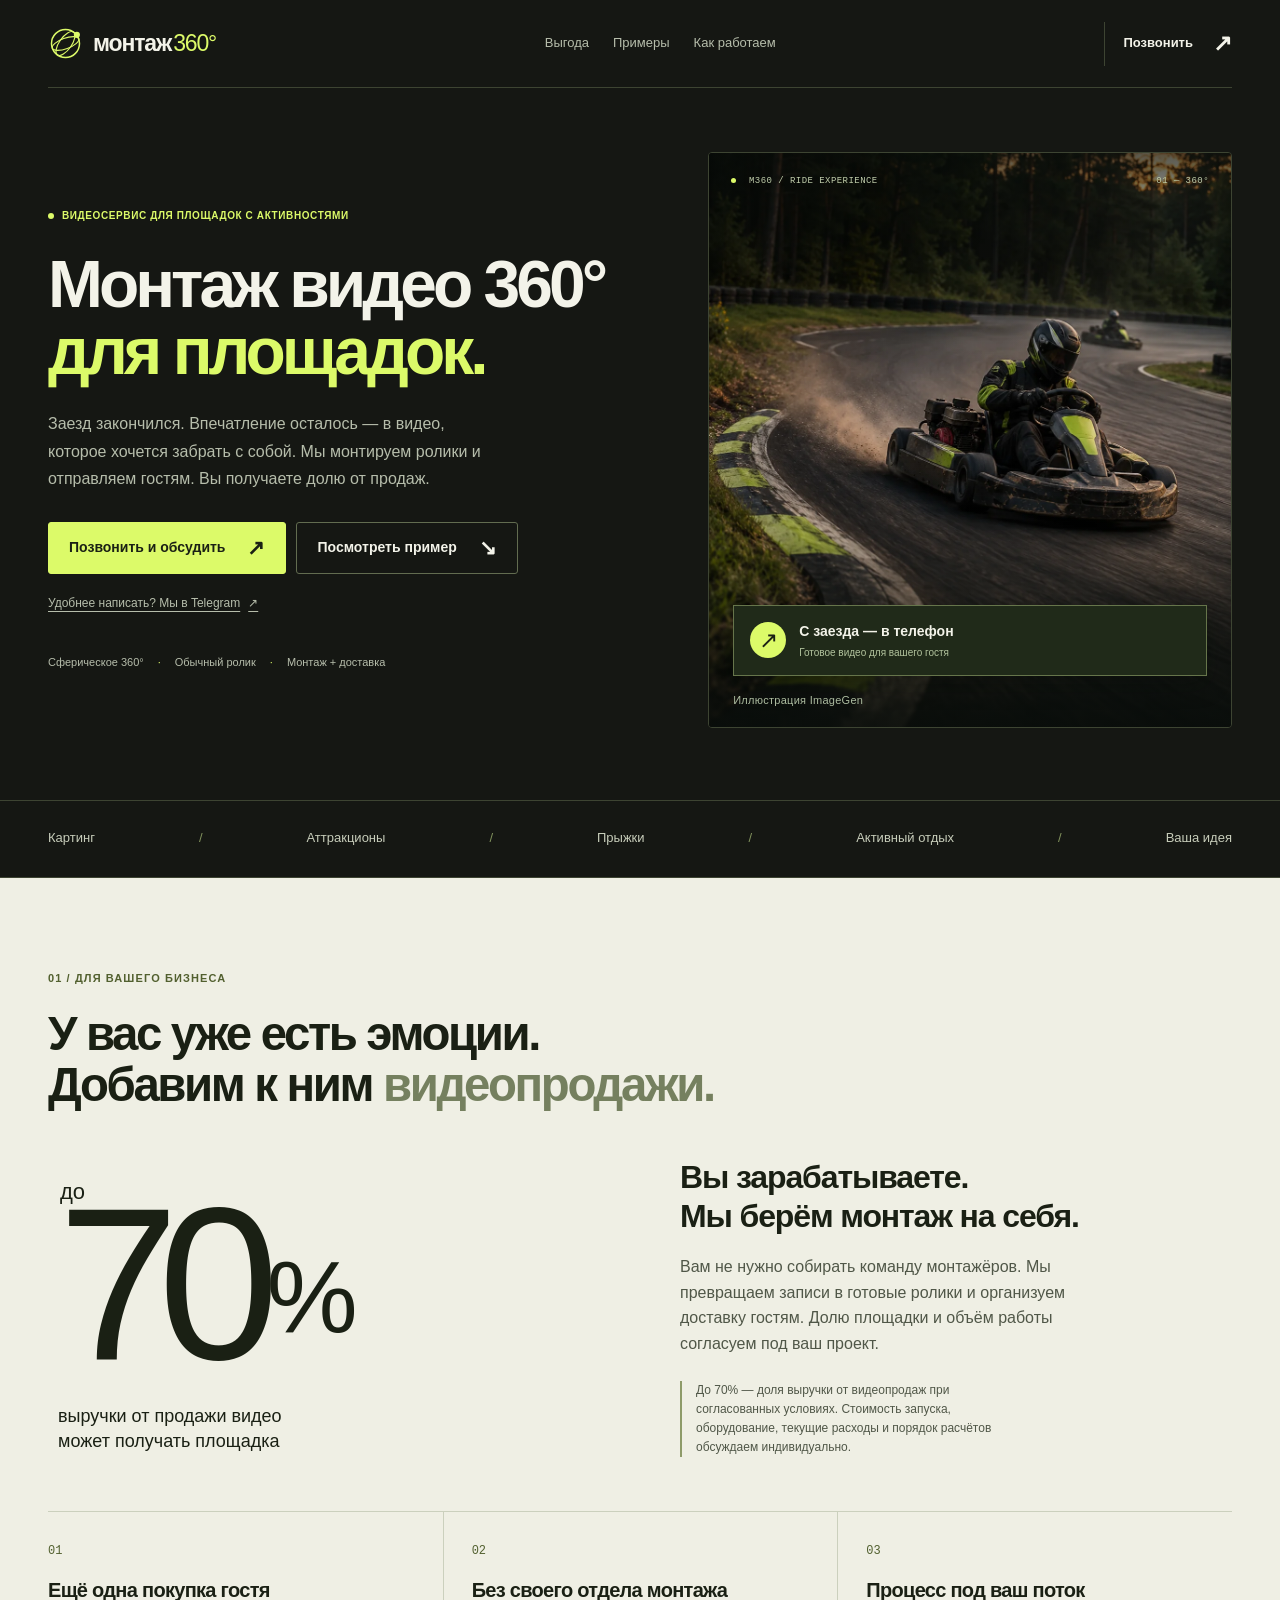
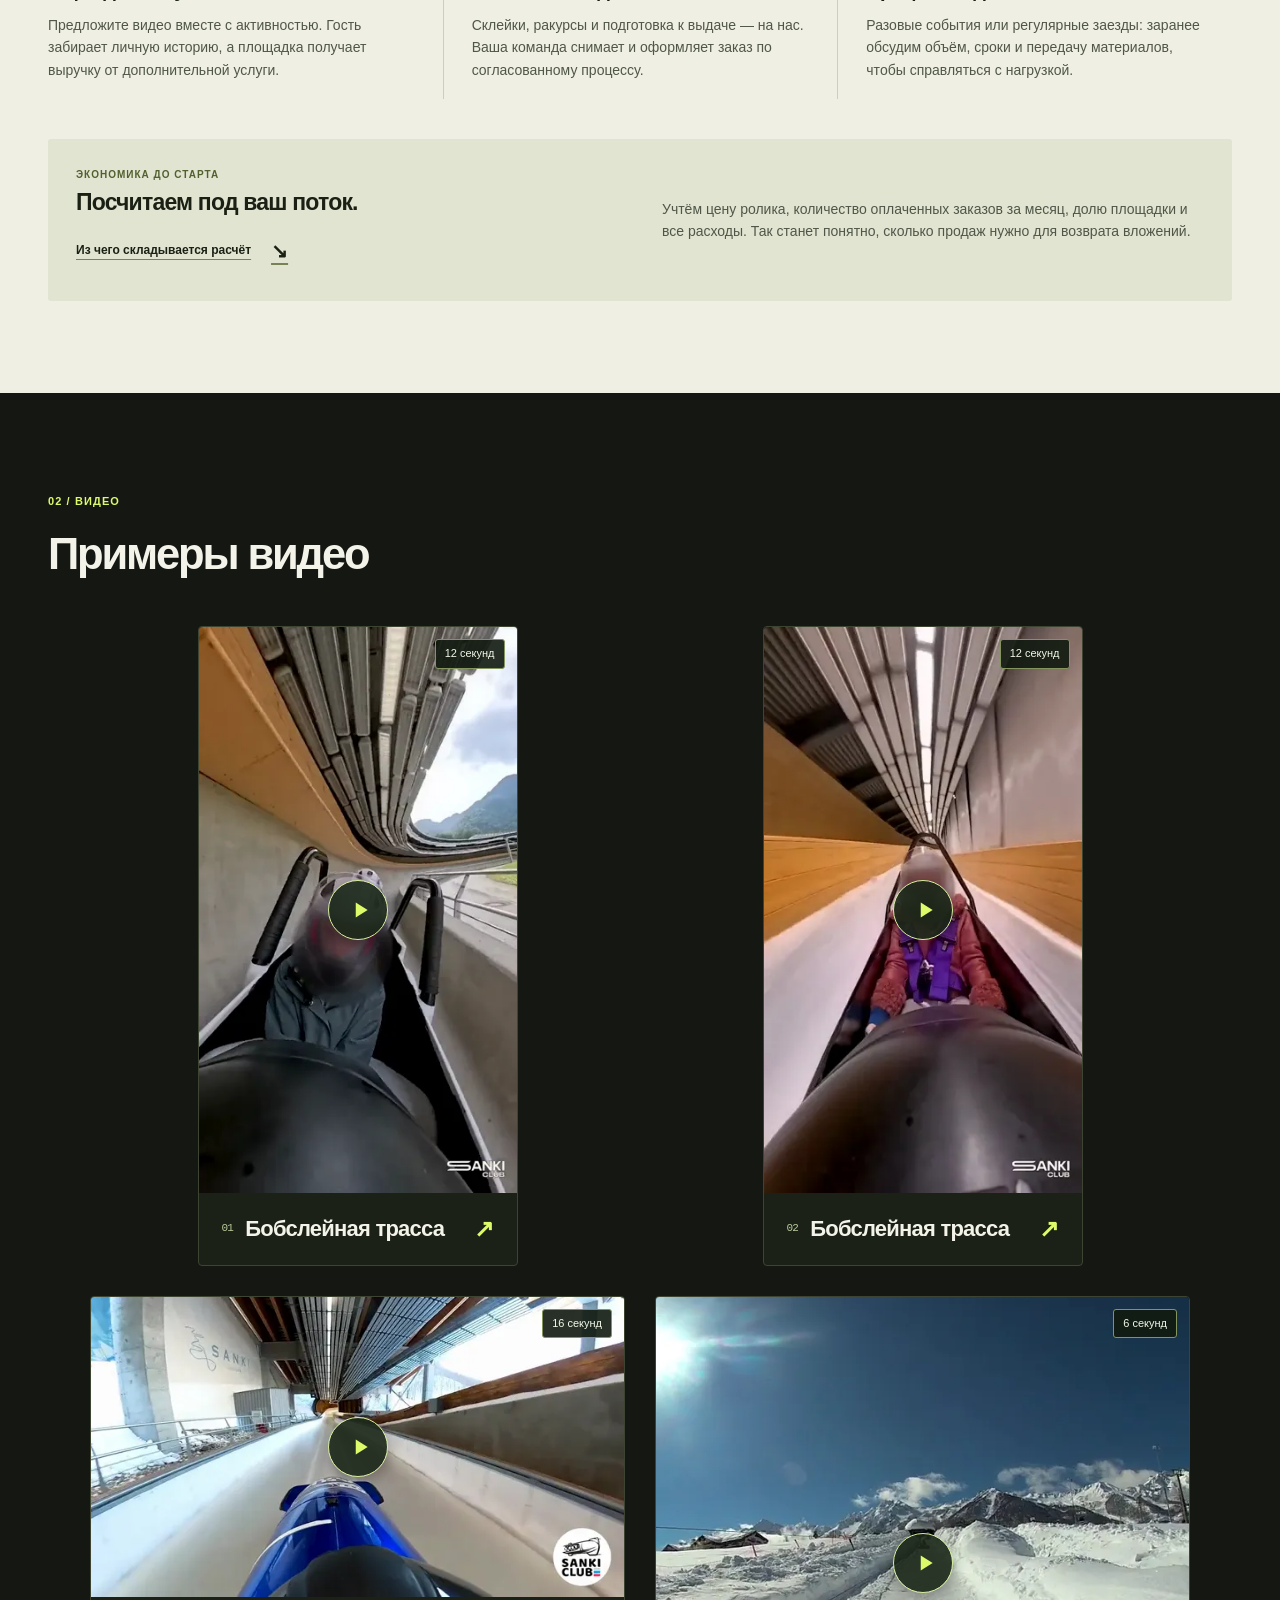
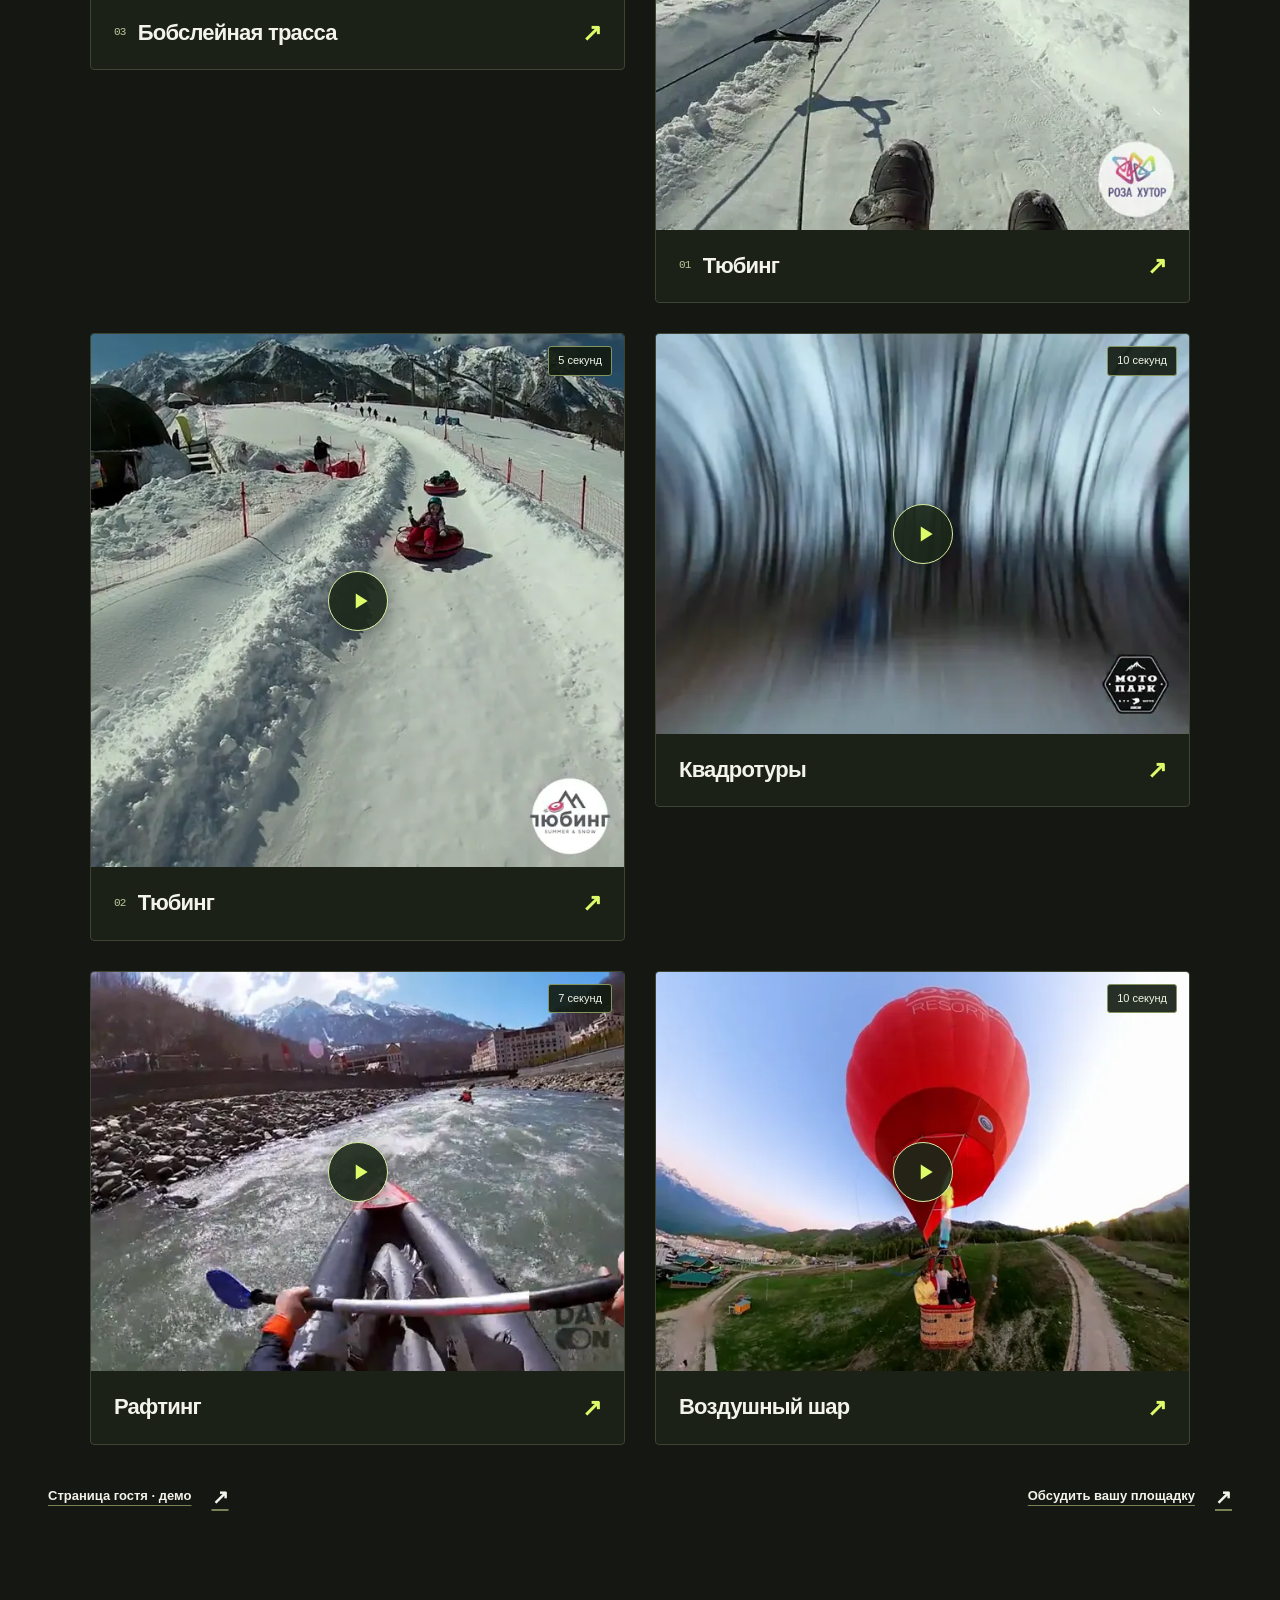
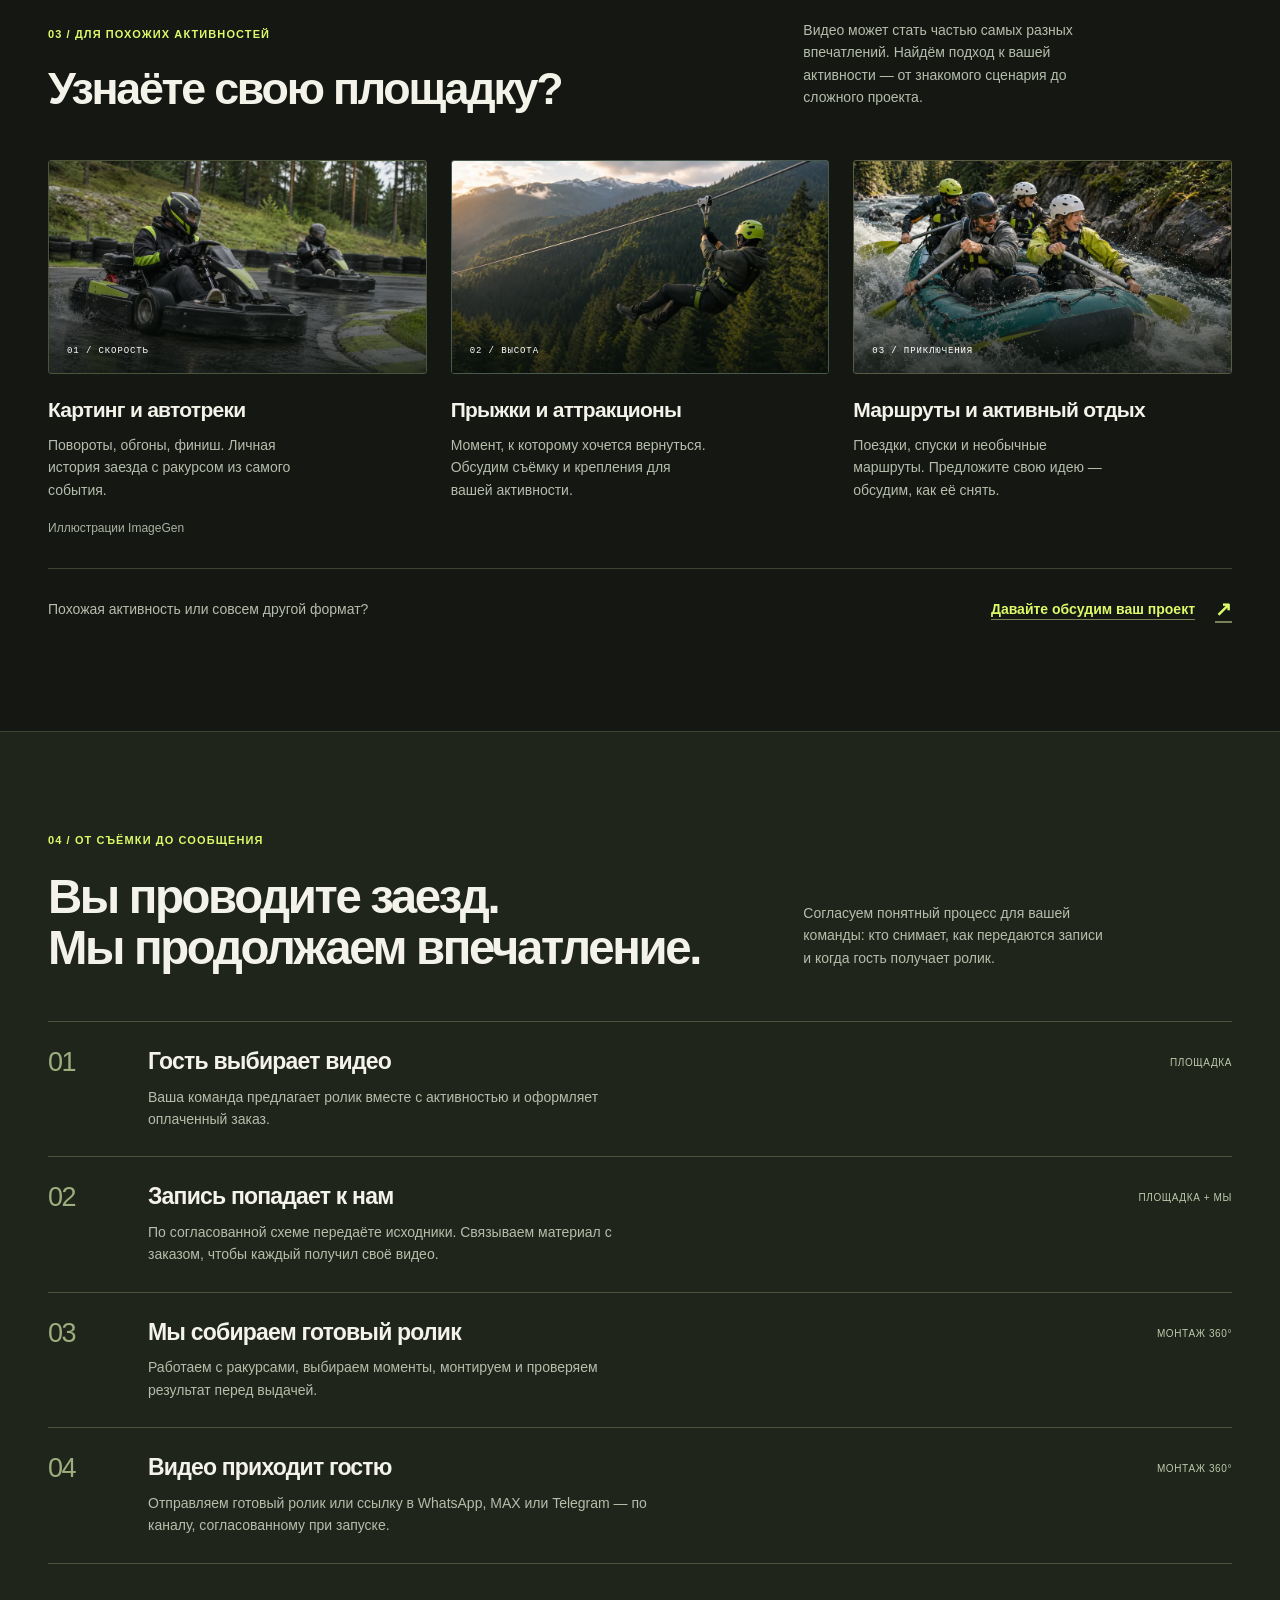
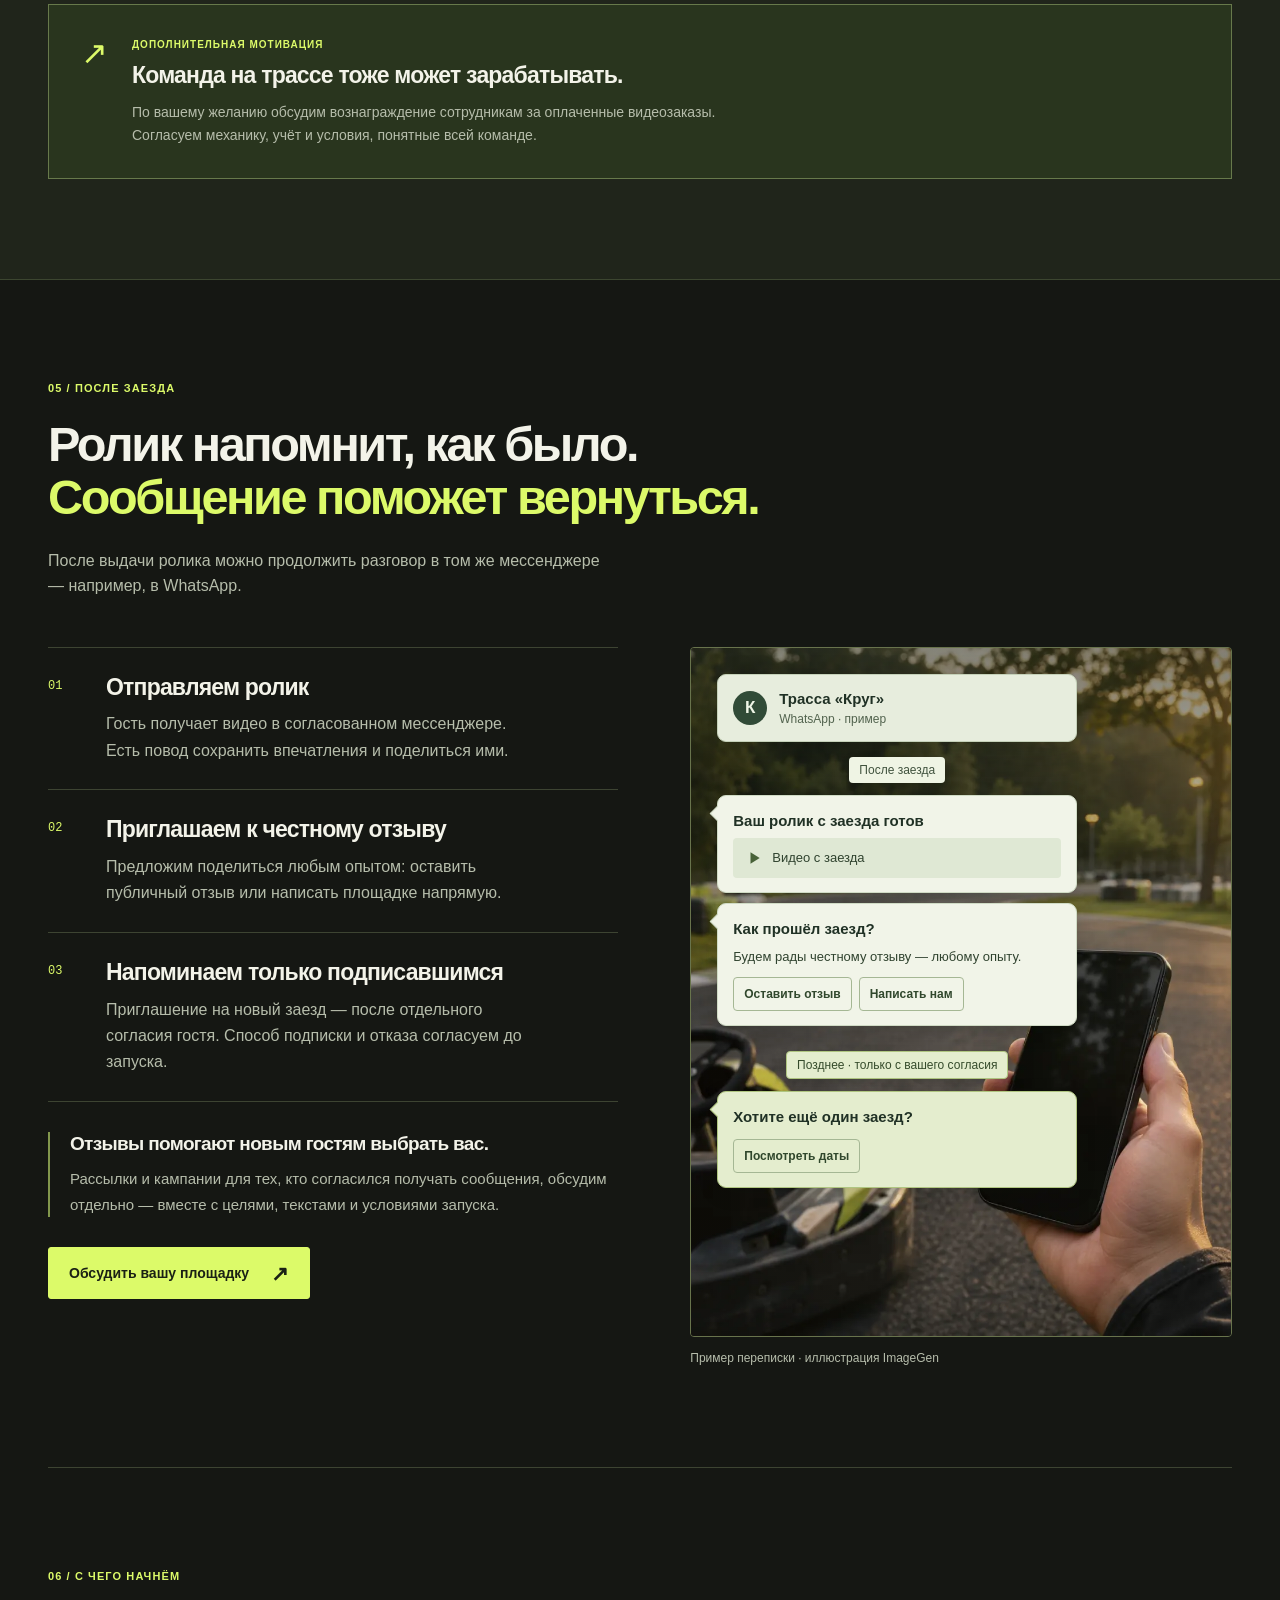
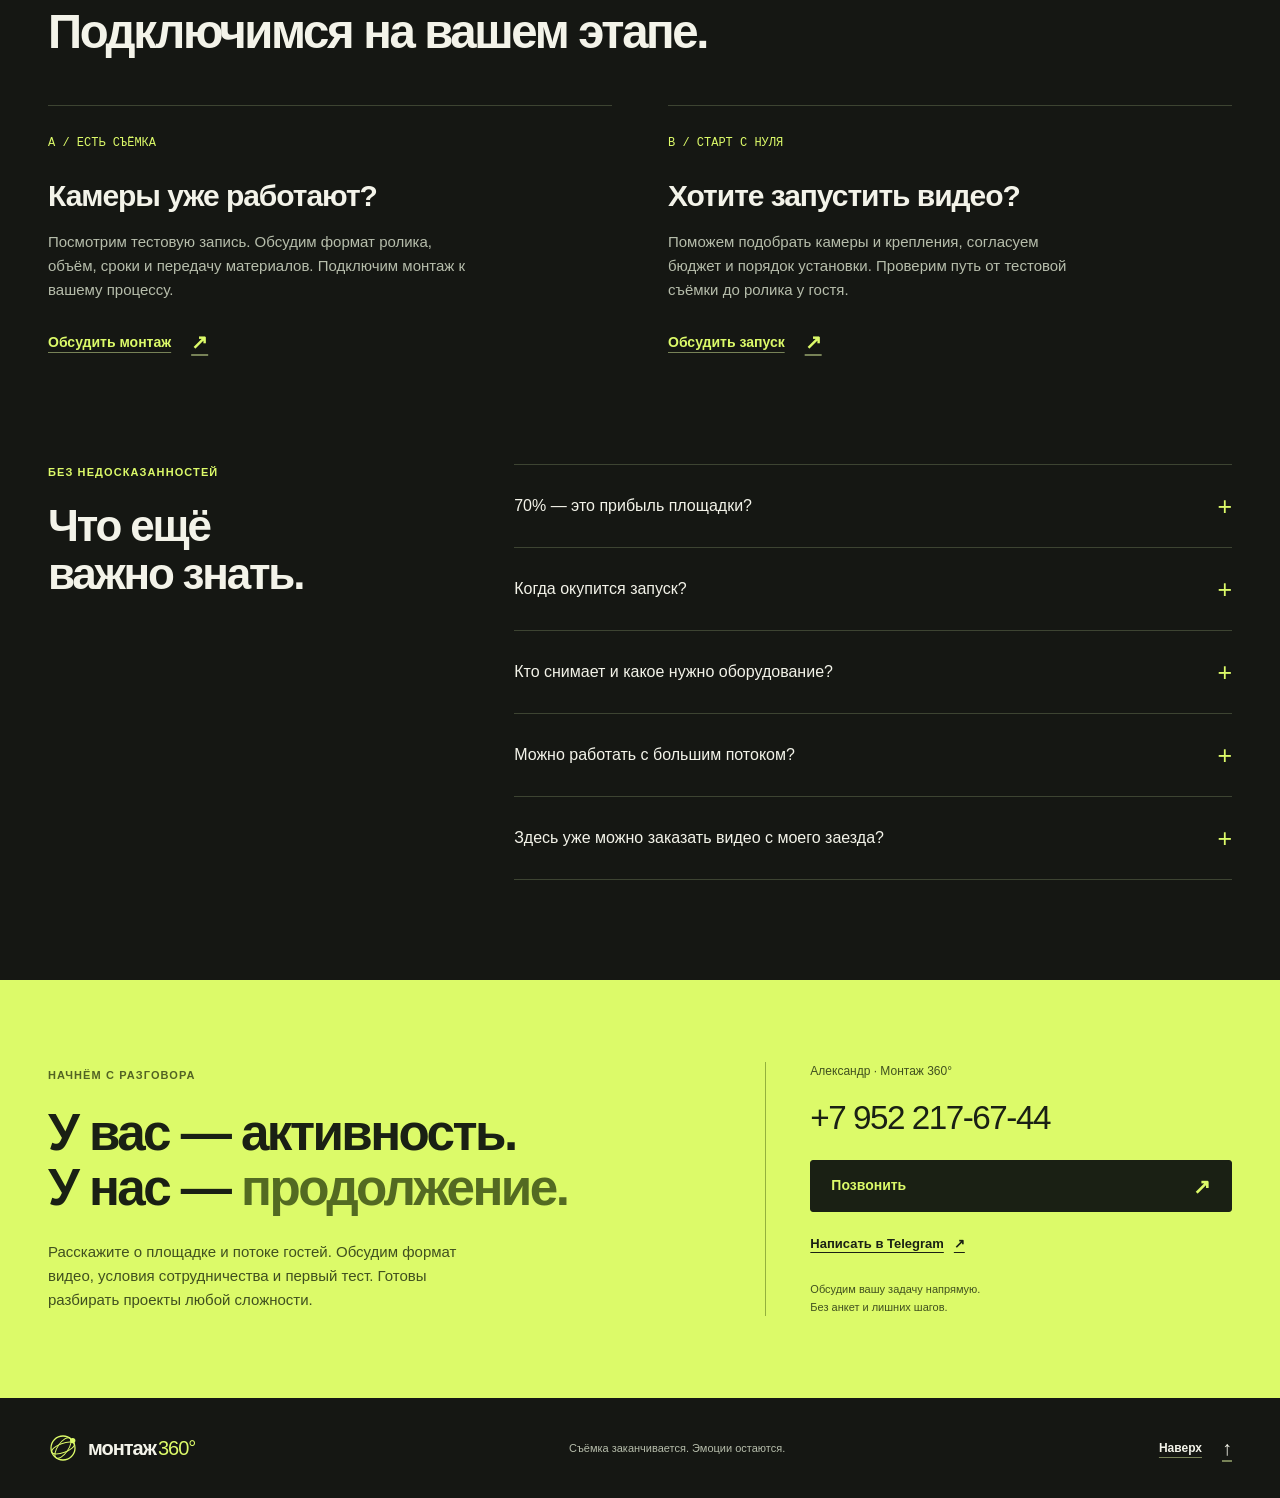
==== index.html @ 04c4625b "Show the after-ride guest follow-up journey" ====
<!doctype html>
<html lang="ru">
<head>
  <meta charset="utf-8">
  <meta name="viewport" content="width=device-width, initial-scale=1">
  <meta name="theme-color" content="#151713">
  <meta name="description" content="Монтируем видео 360° и обычные ролики для гостей картинга и аттракционов. Помогаем площадкам запустить видеопродажи и отправляем готовые ролики гостям.">
  <title>Монтаж видео 360° для площадок и аттракционов — Монтаж 360°</title>
  <link rel="canonical" href="https://muchosun.github.io/montage-360-preview/">
  <link rel="icon" href="assets/mark.svg" type="image/svg+xml">
  <link rel="stylesheet" href="styles.css">
  <link rel="stylesheet" href="examples.css?v=20261126-audio8">
  <link rel="stylesheet" href="after-ride.css?v=20261126-followup1">
  <script src="site-config.js" defer></script>
  <script src="site.js" defer></script>
  <script src="examples.js?v=20261126-audio8" defer></script>
</head>
<body id="top">
  <a class="skip-link" href="#main">К содержанию</a>
  <header class="site-header wrap">
    <a class="brand" href="#top" aria-label="Монтаж 360° — в начало"><img src="assets/mark.svg" width="35" height="35" alt=""><span>монтаж<span class="brand-degree">360°</span></span></a>
    <nav class="desktop-nav" aria-label="Основная навигация"><a href="#benefit">Выгода</a><a href="#examples">Примеры</a><a href="#process">Как работаем</a></nav>
    <a class="header-contact" href="tel:+79522176744">Позвонить <span aria-hidden="true">↗</span></a>
  </header>
  <main id="main">
    <section class="hero wrap" aria-labelledby="hero-title">
      <div class="hero-copy">
        <p class="eyebrow"><span class="status-dot" aria-hidden="true"></span> Видеосервис для площадок с активностями</p>
        <h1 id="hero-title">Монтаж видео 360°<br><em>для площадок.</em></h1>
        <p class="hero-description">Заезд закончился. Впечатление осталось — в видео, которое хочется забрать с собой. Мы монтируем ролики и отправляем гостям. Вы получаете долю от продаж.</p>
        <div class="actions hero-actions"><a class="button" href="tel:+79522176744">Позвонить и обсудить <span aria-hidden="true">↗</span></a><a class="button button-outline" href="#examples">Посмотреть пример <span aria-hidden="true">↘</span></a></div>
        <a class="hero-telegram" href="https://t.me/GOODTOBEDONE">Удобнее написать? Мы в Telegram <span aria-hidden="true">↗</span></a>
        <div class="hero-tags" aria-label="Форматы видео"><span>Сферическое 360°</span><span>Обычный ролик</span><span>Монтаж + доставка</span></div>
      </div>
      <figure class="hero-visual">
        <div class="visual-topline"><span><span class="record-dot" aria-hidden="true"></span> M360 / RIDE EXPERIENCE</span><span>01 — 360°</span></div>
        <img class="hero-photo" src="assets/photo-hero.webp" width="1120" height="1400" fetchpriority="high" alt="Гонщик на картинге на лесной трассе вечером — иллюстрация ImageGen.">
        <div class="visual-card"><span class="visual-card-icon" aria-hidden="true">↗</span><div><strong>С заезда — в телефон</strong><span>Готовое видео для вашего гостя</span></div></div>
        <figcaption>Иллюстрация ImageGen</figcaption>
      </figure>
    </section>
    <div class="activity-strip" aria-label="Для каких площадок"><div class="wrap"><span>Картинг</span><i aria-hidden="true">/</i><span>Аттракционы</span><i aria-hidden="true">/</i><span>Прыжки</span><i aria-hidden="true">/</i><span>Активный отдых</span><i aria-hidden="true">/</i><span>Ваша идея</span></div></div>

    <section class="benefit light-section" id="benefit" aria-labelledby="benefit-title"><div class="wrap">
      <div class="section-heading"><p class="eyebrow">01 / Для вашего бизнеса</p><h2 id="benefit-title">У вас уже есть эмоции.<br>Добавим к ним <span class="muted-heading">видеопродажи.</span></h2></div>
      <div class="revenue-layout">
        <div class="revenue-number"><span>до</span><strong>70<span>%</span></strong><p>выручки от продажи видео<br>может получать площадка</p></div>
        <div class="revenue-copy"><h3>Вы зарабатываете.<br>Мы берём монтаж на себя.</h3><p>Вам не нужно собирать команду монтажёров. Мы превращаем записи в готовые ролики и организуем доставку гостям. Долю площадки и объём работы согласуем под ваш проект.</p><p class="terms-note">До 70% — доля выручки от видеопродаж при согласованных условиях. Стоимость запуска, оборудование, текущие расходы и порядок расчётов обсуждаем индивидуально.</p></div>
      </div>
      <div class="benefit-grid">
        <article><span class="index">01</span><h3>Ещё одна покупка гостя</h3><p>Предложите видео вместе с активностью. Гость забирает личную историю, а площадка получает выручку от дополнительной услуги.</p></article>
        <article><span class="index">02</span><h3>Без своего отдела монтажа</h3><p>Склейки, ракурсы и подготовка к выдаче — на нас. Ваша команда снимает и оформляет заказ по согласованному процессу.</p></article>
        <article><span class="index">03</span><h3>Процесс под ваш поток</h3><p>Разовые события или регулярные заезды: заранее обсудим объём, сроки и передачу материалов, чтобы справляться с нагрузкой.</p></article>
      </div>
      <aside class="economics"><div><p class="eyebrow">Экономика до старта</p><h3>Посчитаем под ваш поток.</h3></div><p>Учтём цену ролика, количество оплаченных заказов за месяц, долю площадки и все расходы. Так станет понятно, сколько продаж нужно для возврата вложений.</p><a class="text-link" href="#economics-details">Из чего складывается расчёт <span aria-hidden="true">↘</span></a></aside>
    </div></section>

    <section class="section wrap examples" id="examples" aria-labelledby="examples-title">
      <div class="section-heading"><p class="eyebrow">02 / Видео</p><h2 id="examples-title">Примеры видео</h2></div>
      <div class="examples-grid">
       <article class="example-card is-portrait" id="example-sanki-warm-pov">
        <a class="example-open" href="assets/examples/sanki-warm-pov.mp4?v=20261126-audio8" data-example data-title="Бобслейная трасса · 1" data-width="720" data-height="1280" data-duration="12 секунд" data-sound="Оригинальная дорожка" data-poster="assets/examples/sanki-warm-pov.webp?v=20261126-audio8" aria-label="Смотреть: Бобслейная трасса · 1, 12 секунд">
         <div class="example-poster" style="--media-ratio:720/1280"><img src="assets/examples/sanki-warm-pov.webp?v=20261126-audio8" width="360" height="640" loading="lazy" decoding="async" alt="Гость в бобе на повороте бобслейной трассы."><span class="example-play" aria-hidden="true"><svg viewBox="0 0 24 24" fill="none"><path d="m9 5 11 7L9 19V5Z" fill="currentColor"/></svg></span><span class="example-duration">12 секунд</span></div>
         <div class="example-caption"><h3><span class="example-number">01</span> Бобслейная трасса<span aria-hidden="true">↗</span></h3></div>
        </a>
       </article>
       <article class="example-card is-portrait" id="example-sanki-winter-pov">
        <a class="example-open" href="assets/examples/sanki-winter-pov.mp4?v=20261126-audio8" data-example data-title="Бобслейная трасса · 2" data-width="720" data-height="1280" data-duration="12 секунд" data-sound="Оригинальная дорожка" data-poster="assets/examples/sanki-winter-pov.webp?v=20261126-audio8" aria-label="Смотреть: Бобслейная трасса · 2, 12 секунд">
         <div class="example-poster" style="--media-ratio:720/1280"><img src="assets/examples/sanki-winter-pov.webp?v=20261126-audio8" width="360" height="640" loading="lazy" decoding="async" alt="Гость в бобе на ледяной бобслейной трассе."><span class="example-play" aria-hidden="true"><svg viewBox="0 0 24 24" fill="none"><path d="m9 5 11 7L9 19V5Z" fill="currentColor"/></svg></span><span class="example-duration">12 секунд</span></div>
         <div class="example-caption"><h3><span class="example-number">02</span> Бобслейная трасса<span aria-hidden="true">↗</span></h3></div>
        </a>
       </article>
       <article class="example-card" id="example-bobsleigh-archive">
        <a class="example-open" href="assets/examples/bobsleigh-archive.mp4?v=20261126-audio8" data-example data-title="Бобслейная трасса · 3" data-width="960" data-height="540" data-duration="16 секунд" data-sound="Оригинальная дорожка" data-poster="assets/examples/bobsleigh-archive.webp?v=20261126-audio8" aria-label="Смотреть: Бобслейная трасса · 3, 16 секунд">
         <div class="example-poster" style="--media-ratio:960/540"><img src="assets/examples/bobsleigh-archive.webp?v=20261126-audio8" width="640" height="360" loading="lazy" decoding="async" alt="Вид вперёд из боба на повороте трассы."><span class="example-play" aria-hidden="true"><svg viewBox="0 0 24 24" fill="none"><path d="m9 5 11 7L9 19V5Z" fill="currentColor"/></svg></span><span class="example-duration">16 секунд</span></div>
         <div class="example-caption"><h3><span class="example-number">03</span> Бобслейная трасса<span aria-hidden="true">↗</span></h3></div>
        </a>
       </article>
       <article class="example-card" id="example-tubing-run-1">
        <a class="example-open" href="assets/examples/tubing-run-1.mp4?v=20261126-audio8" data-example data-title="Тюбинг · 1" data-width="640" data-height="640" data-duration="6 секунд" data-sound="Оригинальная дорожка" data-poster="assets/examples/tubing-run-1.webp?v=20261126-audio8" aria-label="Смотреть: Тюбинг · 1, 6 секунд">
         <div class="example-poster" style="--media-ratio:640/640"><img src="assets/examples/tubing-run-1.webp?v=20261126-audio8" width="640" height="640" loading="lazy" decoding="async" alt="Спуск на тюбинге по снежной трассе."><span class="example-play" aria-hidden="true"><svg viewBox="0 0 24 24" fill="none"><path d="m9 5 11 7L9 19V5Z" fill="currentColor"/></svg></span><span class="example-duration">6 секунд</span></div>
         <div class="example-caption"><h3><span class="example-number">01</span> Тюбинг<span aria-hidden="true">↗</span></h3></div>
        </a>
       </article>
       <article class="example-card" id="example-tubing-run-2">
        <a class="example-open" href="assets/examples/tubing-run-2.mp4?v=20261126-audio8" data-example data-title="Тюбинг · 2" data-width="640" data-height="640" data-duration="5 секунд" data-sound="Оригинальная дорожка" data-poster="assets/examples/tubing-run-2.webp?v=20261126-audio8" aria-label="Смотреть: Тюбинг · 2, 5 секунд">
         <div class="example-poster" style="--media-ratio:640/640"><img src="assets/examples/tubing-run-2.webp?v=20261126-audio8" width="640" height="640" loading="lazy" decoding="async" alt="Тюбинг на снежном склоне в горах."><span class="example-play" aria-hidden="true"><svg viewBox="0 0 24 24" fill="none"><path d="m9 5 11 7L9 19V5Z" fill="currentColor"/></svg></span><span class="example-duration">5 секунд</span></div>
         <div class="example-caption"><h3><span class="example-number">02</span> Тюбинг<span aria-hidden="true">↗</span></h3></div>
        </a>
       </article>
       <article class="example-card" id="example-atv-tour">
        <a class="example-open" href="assets/examples/atv-tour.mp4?v=20261126-audio8" data-example data-title="Квадротуры" data-width="720" data-height="540" data-duration="10 секунд" data-sound="Оригинальная дорожка" data-poster="assets/examples/atv-tour.webp?v=20261126-audio8" aria-label="Смотреть: Квадротуры, 10 секунд">
         <div class="example-poster" style="--media-ratio:720/540"><img src="assets/examples/atv-tour.webp?v=20261126-audio8" width="640" height="480" loading="lazy" decoding="async" alt="Квадроцикл на лесном маршруте."><span class="example-play" aria-hidden="true"><svg viewBox="0 0 24 24" fill="none"><path d="m9 5 11 7L9 19V5Z" fill="currentColor"/></svg></span><span class="example-duration">10 секунд</span></div>
         <div class="example-caption"><h3>Квадротуры<span aria-hidden="true">↗</span></h3></div>
        </a>
       </article>
       <article class="example-card" id="example-rafting">
        <a class="example-open" href="assets/examples/rafting.mp4?v=20261126-audio8" data-example data-title="Рафтинг" data-width="720" data-height="540" data-duration="7 секунд" data-sound="Оригинальная дорожка" data-poster="assets/examples/rafting.webp?v=20261126-audio8" aria-label="Смотреть: Рафтинг, 7 секунд">
         <div class="example-poster" style="--media-ratio:720/540"><img src="assets/examples/rafting.webp?v=20261126-audio8" width="640" height="480" loading="lazy" decoding="async" alt="Вид с воды на реку и мост."><span class="example-play" aria-hidden="true"><svg viewBox="0 0 24 24" fill="none"><path d="m9 5 11 7L9 19V5Z" fill="currentColor"/></svg></span><span class="example-duration">7 секунд</span></div>
         <div class="example-caption"><h3>Рафтинг<span aria-hidden="true">↗</span></h3></div>
        </a>
       </article>
       <article class="example-card" id="example-balloon">
        <a class="example-open" href="assets/examples/balloon.mp4?v=20261126-audio8" data-example data-title="Воздушный шар" data-width="720" data-height="540" data-duration="10 секунд" data-sound="Оригинальная дорожка" data-poster="assets/examples/balloon.webp?v=20261126-audio8" aria-label="Смотреть: Воздушный шар, 10 секунд">
         <div class="example-poster" style="--media-ratio:720/540"><img src="assets/examples/balloon.webp?v=20261126-audio8" width="640" height="480" loading="lazy" decoding="async" alt="Красный воздушный шар над горной долиной."><span class="example-play" aria-hidden="true"><svg viewBox="0 0 24 24" fill="none"><path d="m9 5 11 7L9 19V5Z" fill="currentColor"/></svg></span><span class="example-duration">10 секунд</span></div>
         <div class="example-caption"><h3>Воздушный шар<span aria-hidden="true">↗</span></h3></div>
        </a>
       </article>
      </div>
      <div class="examples-links"><a class="text-link" href="guest.html">Страница гостя · демо <span aria-hidden="true">↗</span></a><a class="text-link" href="tel:+79522176744">Обсудить вашу площадку <span aria-hidden="true">↗</span></a></div>
    </section>
    <dialog class="example-viewer" id="example-viewer" aria-labelledby="example-viewer-title" aria-describedby="example-viewer-note">
      <div class="viewer-heading"><div><p class="eyebrow">Фрагмент готового ролика</p><h2 id="example-viewer-title"></h2></div><button class="viewer-close" type="button" aria-label="Закрыть видео">×</button></div>
      <div class="viewer-stage"><div class="viewer-media"><video id="example-video" controls playsinline preload="none" aria-label="Выбранный пример видео"></video></div><div class="viewer-error" role="status" hidden><p>Видео не открылось. Проверьте соединение и попробуйте ещё раз.</p><button class="button viewer-retry" type="button">Попробовать ещё</button></div></div>
      <p class="viewer-note" id="example-viewer-note"></p>
      <button class="button viewer-play" type="button" hidden>Воспроизвести видео</button>
      <div class="viewer-navigation"><button type="button" class="viewer-prev" aria-label="Предыдущий пример">← Предыдущий</button><p class="viewer-counter" aria-live="polite"></p><button type="button" class="viewer-next" aria-label="Следующий пример">Следующий →</button></div>
    </dialog>

    <section class="section wrap applications" aria-labelledby="applications-title">
      <div class="section-heading heading-split"><div><p class="eyebrow">03 / Для похожих активностей</p><h2 id="applications-title">Узнаёте свою площадку?</h2></div><p>Видео может стать частью самых разных впечатлений. Найдём подход к вашей активности — от знакомого сценария до сложного проекта.</p></div>
      <div class="application-grid">
        <article><div class="application-art art-track"><img src="assets/photo-track.webp" width="960" height="541" loading="lazy" decoding="async" alt="Два гонщика на картинге на мокрой лесной трассе."><span aria-hidden="true">01 / СКОРОСТЬ</span></div><h3>Картинг и автотреки</h3><p>Повороты, обгоны, финиш. Личная история заезда с ракурсом из самого события.</p></article>
        <article><div class="application-art art-air"><img src="assets/photo-air.webp" width="960" height="541" loading="lazy" decoding="async" alt="Человек в шлеме на зиплайне над лесной долиной."><span aria-hidden="true">02 / ВЫСОТА</span></div><h3>Прыжки и аттракционы</h3><p>Момент, к которому хочется вернуться. Обсудим съёмку и крепления для вашей активности.</p></article>
        <article><div class="application-art art-route"><img src="assets/photo-route.webp" width="960" height="541" loading="lazy" decoding="async" alt="Группа в касках и спасательных жилетах на рафте в горной реке."><span aria-hidden="true">03 / ПРИКЛЮЧЕНИЯ</span></div><h3>Маршруты и активный отдых</h3><p>Поездки, спуски и необычные маршруты. Предложите свою идею — обсудим, как её снять.</p></article>
      </div>
      <p class="image-attribution">Иллюстрации ImageGen</p>
      <div class="section-bottom"><p>Похожая активность или совсем другой формат?</p><a class="text-link" href="#contact">Давайте обсудим ваш проект <span aria-hidden="true">↗</span></a></div>
    </section>

    <section class="process-section" id="process" aria-labelledby="process-title"><div class="section wrap">
      <div class="section-heading heading-split"><div><p class="eyebrow">04 / От съёмки до сообщения</p><h2 id="process-title">Вы проводите заезд.<br>Мы продолжаем впечатление.</h2></div><p>Согласуем понятный процесс для вашей команды: кто снимает, как передаются записи и когда гость получает ролик.</p></div>
      <ol class="process-list">
        <li><span class="step-number">01</span><div><h3>Гость выбирает видео</h3><p>Ваша команда предлагает ролик вместе с активностью и оформляет оплаченный заказ.</p></div><span class="step-owner">Площадка</span></li>
        <li><span class="step-number">02</span><div><h3>Запись попадает к нам</h3><p>По согласованной схеме передаёте исходники. Связываем материал с заказом, чтобы каждый получил своё видео.</p></div><span class="step-owner">Площадка + мы</span></li>
        <li><span class="step-number">03</span><div><h3>Мы собираем готовый ролик</h3><p>Работаем с ракурсами, выбираем моменты, монтируем и проверяем результат перед выдачей.</p></div><span class="step-owner">Монтаж 360°</span></li>
        <li><span class="step-number">04</span><div><h3>Видео приходит гостю</h3><p>Отправляем готовый ролик или ссылку в WhatsApp, MAX или Telegram — по каналу, согласованному при запуске.</p></div><span class="step-owner">Монтаж 360°</span></li>
      </ol>
      <aside class="team-note"><span class="team-icon" aria-hidden="true">↗</span><div><p class="eyebrow">Дополнительная мотивация</p><h3>Команда на трассе тоже может зарабатывать.</h3><p>По вашему желанию обсудим вознаграждение сотрудникам за оплаченные видеозаказы. Согласуем механику, учёт и условия, понятные всей команде.</p></div></aside>
    </div></section>

    <section class="section wrap followup" id="after-ride" aria-labelledby="after-ride-title">
      <div class="section-heading followup-heading"><p class="eyebrow">05 / После заезда</p><h2 id="after-ride-title">Ролик напомнит, как было.<br><em>Сообщение поможет вернуться.</em></h2><p class="followup-intro">После выдачи ролика можно продолжить разговор в том же мессенджере — например, в WhatsApp.</p></div>
      <div class="followup-grid">
        <div class="followup-copy">
          <ol class="followup-steps" role="list">
            <li><span class="followup-number" aria-hidden="true">01</span><div><h3>Отправляем ролик</h3><p>Гость получает видео в согласованном мессенджере. Есть повод сохранить впечатления и поделиться ими.</p></div></li>
            <li><span class="followup-number" aria-hidden="true">02</span><div><h3>Приглашаем к честному отзыву</h3><p>Предложим поделиться любым опытом: оставить публичный отзыв или написать площадке напрямую.</p></div></li>
            <li><span class="followup-number" aria-hidden="true">03</span><div><h3>Напоминаем только подписавшимся</h3><p>Приглашение на новый заезд — после отдельного согласия гостя. Способ подписки и отказа согласуем до запуска.</p></div></li>
          </ol>
          <div class="followup-benefit"><h3>Отзывы помогают новым гостям выбрать вас.</h3><p>Рассылки и кампании для тех, кто согласился получать сообщения, обсудим отдельно — вместе с целями, текстами и условиями запуска.</p></div>
          <a class="button followup-cta" href="tel:+79522176744">Обсудить вашу площадку <span aria-hidden="true">↗</span></a>
        </div>
        <figure class="followup-visual" aria-labelledby="followup-caption">
          <div class="followup-scene">
            <img class="followup-photo" src="assets/photo-after-ride.webp?v=20261126-followup1" width="960" height="1200" loading="lazy" decoding="async" alt="Телефон в руке у картинговой трассы в вечернем свете.">
            <div class="followup-chat" role="group" aria-label="Вымышленный пример переписки в WhatsApp">
              <div class="followup-chat-header"><span class="followup-chat-avatar" aria-hidden="true">К</span><div><strong>Трасса «Круг»</strong><span>WhatsApp · пример</span></div></div>
              <p class="followup-chat-moment">После заезда</p>
              <div class="followup-bubble"><p><strong>Ваш ролик с заезда готов</strong></p><p class="followup-attachment"><svg viewBox="0 0 24 24" aria-hidden="true"><path d="m9 5 11 7L9 19V5Z" fill="currentColor"/></svg>Видео с заезда</p></div>
              <div class="followup-bubble"><p><strong>Как прошёл заезд?</strong></p><p>Будем рады честному отзыву — любому опыту.</p><div class="followup-chat-options"><span>Оставить отзыв</span><span>Написать нам</span></div></div>
              <p class="followup-chat-moment followup-chat-later">Позднее · только с вашего согласия</p>
              <div class="followup-bubble followup-bubble-later"><p><strong>Хотите ещё один заезд?</strong></p><div class="followup-chat-options"><span>Посмотреть даты</span></div></div>
            </div>
          </div>
          <figcaption id="followup-caption">Пример переписки · иллюстрация ImageGen</figcaption>
        </figure>
      </div>
    </section>

    <section class="section wrap start-section" id="start" aria-labelledby="start-title">
      <div class="section-heading"><p class="eyebrow">06 / С чего начнём</p><h2 id="start-title">Подключимся на вашем этапе.</h2></div>
      <div class="start-grid"><article><span class="index">A / ЕСТЬ СЪЁМКА</span><h3>Камеры уже работают?</h3><p>Посмотрим тестовую запись. Обсудим формат ролика, объём, сроки и передачу материалов. Подключим монтаж к вашему процессу.</p><a class="text-link" href="#contact">Обсудить монтаж <span aria-hidden="true">↗</span></a></article><article><span class="index">B / СТАРТ С НУЛЯ</span><h3>Хотите запустить видео?</h3><p>Поможем подобрать камеры и крепления, согласуем бюджет и порядок установки. Проверим путь от тестовой съёмки до ролика у гостя.</p><a class="text-link" href="#contact">Обсудить запуск <span aria-hidden="true">↗</span></a></article></div>
    </section>

    <section class="section wrap faq" aria-labelledby="faq-title">
      <div><p class="eyebrow">Без недосказанностей</p><h2 id="faq-title">Что ещё<br>важно знать.</h2></div>
      <div class="faq-list">
        <details><summary>70% — это прибыль площадки?</summary><p>Это возможная доля выручки от продажи видео, а не чистая прибыль. Доход после расходов зависит от стоимости оборудования, организации съёмки, текущих затрат и согласованных условий. Зафиксируем всё в предложении до запуска.</p></details>
        <details id="economics-details"><summary>Когда окупится запуск?</summary><p>Посчитаем по данным вашей площадки. Выручка от видео за месяц = цена ролика × количество оплаченных видеозаказов за месяц. Возврат вложений зависит от доли площадки и её расходов.</p><p class="formula">Срок возврата вложений в месяцах = вложения на старте ÷ (месячная выручка от видео × доля площадки − ежемесячные расходы площадки).</p><p>Расчёт имеет смысл, если сумма в скобках положительная. Поток гостей и количество покупок видео — разные показатели; в расчёт идут оплаченные заказы. Итоговый срок зависит от фактических продаж.</p></details>
        <details><summary>Кто снимает и какое нужно оборудование?</summary><p>Съёмку на площадке организуем вместе с вами. Если камеры уже есть, начнём с проверки исходника. Если нет — подберём комплект под активность и согласуем затраты. Для сферического просмотра нужны настоящая панорамная запись и подходящий плеер.</p></details>
        <details><summary>Можно работать с большим потоком?</summary><p>Обсудим ваши обычные и пиковые объёмы. До старта согласуем сроки монтажа, способ передачи записей и выдачи видео. Тест поможет проверить процесс до масштабирования.</p></details>
        <details><summary>Здесь уже можно заказать видео с моего заезда?</summary><p>Этот сайт знакомит площадки с сервисом. Показанная страница гостя — демонстрация. По поводу личного ролика обратитесь к сотрудникам площадки, где вы снимались.</p></details>
      </div>
    </section>

    <section class="contact-section" id="contact" aria-labelledby="contact-title"><div class="wrap contact-layout"><div><p class="eyebrow">Начнём с разговора</p><h2 id="contact-title">У вас — активность.<br>У нас — <em>продолжение.</em></h2><p>Расскажите о площадке и потоке гостей. Обсудим формат видео, условия сотрудничества и первый тест. Готовы разбирать проекты любой сложности.</p></div><div class="contact-card"><p class="contact-name">Александр · Монтаж 360°</p><a class="contact-phone" href="tel:+79522176744">+7 952 217-67-44</a><a class="button" href="tel:+79522176744">Позвонить <span aria-hidden="true">↗</span></a><div class="messenger-links"><a href="https://t.me/GOODTOBEDONE">Написать в Telegram <span aria-hidden="true">↗</span></a><a data-contact="max" hidden>MAX <span aria-hidden="true">↗</span></a></div><p class="contact-caption">Обсудим вашу задачу напрямую.<br>Без анкет и лишних шагов.</p></div></div></section>
  </main>
  <footer class="site-footer wrap"><a class="brand" href="#top" aria-label="Монтаж 360° — в начало"><img src="assets/mark.svg" width="30" height="30" alt=""><span>монтаж<span class="brand-degree">360°</span></span></a><p>Съёмка заканчивается. Эмоции остаются.</p><a class="text-link" href="#top">Наверх <span aria-hidden="true">↑</span></a></footer>
  <div class="mobile-contact"><a class="button" href="tel:+79522176744">Позвонить и обсудить <span aria-hidden="true">↗</span></a></div>
</body>
</html>
---- styles.css ----
/* Montage 360 — system fonts, local assets, no third-party runtime. */
:root {
  --bg: #151713; --surface: #20241b; --surface-strong: #282e20; --text: #f3f3e9;
  --muted: #b6bdab; --line: #3d4432; --accent: #dcfa69; --ink: #1a2014;
  --paper: #efefe4; --paper-muted: #505748; --paper-line: #cbd0bd; --max-width: 1280px;
}
* { box-sizing: border-box; }
html { scroll-behavior: smooth; scroll-padding-top: 24px; }
body { margin: 0; background: var(--bg); color: var(--text); font: 16px/1.6 Arial, Helvetica, sans-serif; -webkit-font-smoothing: antialiased; }
a { color: inherit; text-decoration: none; touch-action: manipulation; }
button, summary { touch-action: manipulation; }
a, button, summary { -webkit-tap-highlight-color: #dcfa6926; }
a:focus-visible, button:focus-visible, summary:focus-visible, video:focus-visible { outline: 3px solid var(--accent); outline-offset: 5px; }
.light-section a:focus-visible { outline-color: var(--ink); }
[hidden] { display: none !important; }
img, svg, video { display: block; max-width: 100%; }
h1, h2, h3, p, figure { margin: 0; }
h1, h2, h3 { font-weight: 600; }
h1, h2 { text-wrap: balance; }
p { color: var(--muted); }
em { color: var(--accent); font-style: normal; }
.wrap { width: min(var(--max-width), calc(100% - 96px)); margin-inline: auto; }
.section { padding-block: 100px; }
.section-heading { margin-bottom: 48px; }
.eyebrow { font-size: 11px; line-height: 1.5; font-weight: 600; letter-spacing: .1em; text-transform: uppercase; color: var(--accent); margin-bottom: 22px; }
h2 { font-size: clamp(32px, 3.7vw, 53px); line-height: 1.08; letter-spacing: -.05em; }
h3 { font-size: 23px; line-height: 1.2; letter-spacing: -.035em; }
.index { font: 12px/1.5 "SFMono-Regular", Consolas, monospace; color: var(--accent); }
.text-link { display: inline-flex; align-items: center; justify-content: space-between; gap: 20px; min-height: 44px; font-size: 14px; font-weight: 600; text-decoration: underline; text-underline-offset: 5px; text-decoration-color: #778257; transition: color 180ms, text-decoration-color 180ms; }
.text-link span { font-size: 20px; text-decoration: none; }
.text-link:hover { color: var(--accent); text-decoration-color: currentColor; }
.actions { display: flex; gap: 12px; flex-wrap: wrap; align-items: center; }
.button { display: inline-flex; align-items: center; justify-content: space-between; gap: 22px; min-height: 52px; padding: 13px 20px; border: 1px solid var(--accent); border-radius: 3px; background: var(--accent); color: var(--ink); font-size: 14px; font-weight: 700; line-height: 1.4; cursor: pointer; transition: background 180ms, border-color 180ms, color 180ms; }
.button span { font-size: 21px; line-height: 1; }
.button:hover { background: #edffac; border-color: #edffac; }
.button:active { background: #bddf47; border-color: #bddf47; }
.button-outline { background: transparent; color: var(--text); border-color: #626c50; }
.button-outline:hover { background: var(--surface); border-color: var(--accent); color: var(--accent); }
.skip-link { position: fixed; left: 16px; top: 12px; z-index: 50; transform: translateY(-160%); background: var(--accent); color: var(--ink); padding: 12px 16px; font-weight: 700; }
.skip-link:focus { transform: none; }
.site-header { min-height: 88px; display: flex; align-items: center; justify-content: space-between; border-bottom: 1px solid var(--line); gap: 24px; }
.brand { display: inline-flex; align-items: center; gap: 10px; min-height: 44px; font-size: 23px; font-weight: 700; line-height: 1; letter-spacing: -.05em; white-space: nowrap; }
.brand-degree { color: var(--accent); margin-left: 2px; font-weight: 400; }
.desktop-nav { display: flex; gap: 24px; }
.desktop-nav a { display: inline-flex; align-items: center; min-height: 44px; color: var(--muted); font-size: 13px; transition: color 180ms; }
.desktop-nav a:hover, .header-contact:hover { color: var(--accent); }
.header-contact { display: flex; align-items: center; justify-content: space-between; gap: 20px; min-height: 44px; font-size: 13px; font-weight: 700; padding-left: 18px; border-left: 1px solid var(--line); }
.header-contact span { font-size: 23px; }
.hero { display: grid; grid-template-columns: minmax(0,1.18fr) minmax(0,1fr); gap: 42px; padding-block: 64px 72px; align-items: center; }
.hero-copy { padding-block: 12px; min-width: 0; }
.hero .eyebrow { display: flex; align-items: center; gap: 8px; margin-bottom: 28px; letter-spacing: .06em; font-size: 10px; }
.status-dot, .record-dot { display: inline-block; width: 6px; height: 6px; background: var(--accent); border-radius: 50%; flex: 0 0 auto; }
h1 { font-size: clamp(46px, 5.15vw, 74px); letter-spacing: -.06em; line-height: 1.01; margin-bottom: 26px; }
.hero-description { font-size: 16px; max-width: 49ch; line-height: 1.7; }
.hero-actions { margin-top: 30px; gap: 10px; }
.hero-telegram { display: inline-flex; align-items: center; gap: 8px; min-height: 44px; margin-top: 8px; color: var(--muted); font-size: 12px; text-decoration: underline; text-underline-offset: 4px; }
.hero-telegram:hover { color: var(--text); }
.hero-tags { display: flex; flex-wrap: wrap; gap: 8px 14px; margin-top: 28px; font-size: 11px; color: var(--muted); }
.hero-tags span + span::before { content: "·"; color: var(--accent); margin-right: 14px; }
.hero-visual { position: relative; overflow: hidden; isolation: isolate; width: 100%; aspect-ratio: .91; border: 1px solid var(--line); border-radius: 4px; background: #1d2618; }
.hero-photo { width: 100%; height: 100%; object-fit: cover; object-position: 58% 61%; }
.visual-topline { display: flex; position: absolute; inset: 22px 22px auto; z-index: 1; justify-content: space-between; gap: 10px; font: 9px/1.5 "SFMono-Regular", Consolas, monospace; color: #c1ceac; letter-spacing: .05em; }
.visual-topline .record-dot { width: 5px; height: 5px; margin-right: 7px; }
.visual-card { position: absolute; bottom: 51px; left: 24px; right: 24px; display: flex; gap: 13px; align-items: center; background: #202a19; border: 1px solid #66754b; padding: 14px 16px; box-shadow: 0 8px 24px #070d0755; }
.visual-card-icon { display: grid; place-items: center; width: 36px; height: 36px; flex-shrink: 0; font-size: 23px; color: var(--ink); background: var(--accent); border-radius: 50%; }
.visual-card strong { display: block; font-size: 14px; font-weight: 600; }
.visual-card div > span { display: block; color: #b2c39d; font-size: 10px; margin-top: 2px; }
.hero-visual figcaption { position: absolute; bottom: 17px; left: 24px; right: 16px; color: #adbca0; font-size: 11px; letter-spacing: .025em; }
.activity-strip { border-block: 1px solid var(--line); }
.activity-strip .wrap { display: flex; justify-content: space-between; align-items: center; gap: 16px; min-height: 76px; color: #c7cdba; font-size: 13px; }
.activity-strip i { color: #82935d; font-style: normal; }
.light-section { padding-block: 92px; background: var(--paper); color: var(--ink); }
.light-section p { color: var(--paper-muted); }
.light-section .eyebrow, .light-section .index { color: #52602f; }
.muted-heading { color: #75805f; }
.revenue-layout { display: grid; grid-template-columns: 1fr 1fr; gap: 80px; align-items: center; margin-bottom: 54px; }
.revenue-number { position: relative; padding-left: 10px; }
.revenue-number > span { font-size: 22px; position: absolute; top: 13px; left: 12px; }
.revenue-number strong { display: block; font-size: clamp(130px, 17vw, 238px); letter-spacing: -.095em; line-height: .9; font-weight: 500; padding-top: 25px; }
.revenue-number strong span { font-size: .47em; vertical-align: 30%; margin-left: 8px; letter-spacing: -.09em; }
.revenue-number p { font-size: 18px; margin-top: 22px; color: var(--ink); line-height: 1.4; }
.revenue-copy h3 { font-size: 32px; margin-bottom: 19px; }
.revenue-copy p { max-width: 48ch; }
.revenue-copy .terms-note { font-size: 12px; line-height: 1.6; padding-left: 14px; border-left: 2px solid #8e9b69; margin-top: 24px; }
.benefit-grid { display: grid; grid-template-columns: repeat(3,minmax(0,1fr)); border-top: 1px solid var(--paper-line); }
.benefit-grid article { padding: 24px 26px 18px 0; }
.benefit-grid article + article { border-left: 1px solid var(--paper-line); padding-left: 28px; }
.benefit-grid h3 { margin: 16px 0 12px; font-size: 20px; }
.benefit-grid p { font-size: 14px; }
.economics { margin-top: 40px; display: grid; grid-template-columns: 1fr 1fr; column-gap: 44px; row-gap: 12px; padding: 28px; background: #e0e4d1; border-radius: 3px; }
.economics .eyebrow { margin-bottom: 7px; font-size: 10px; }
.economics h3 { font-size: 23px; }
.economics > p { font-size: 14px; grid-column: 2; grid-row: 1 / span 2; align-self: center; }
.economics .text-link { justify-self: start; color: var(--ink); font-size: 12px; min-height: 44px; }
.economics .text-link:hover { color: #475b1c; }
.heading-split { display: grid; grid-template-columns: minmax(0,1.65fr) minmax(0,1fr); align-items: end; gap: 48px; }
.heading-split > p { font-size: 14px; max-width: 39ch; padding-bottom: 4px; }
.examples h2 { font-size: clamp(31px,3.4vw,48px); }
.demo-layout { display: grid; grid-template-columns: minmax(0,1.45fr) minmax(0,1fr); gap: 48px; align-items: start; }
.video-card { border: 1px solid var(--line); border-radius: 4px; overflow: hidden; background: #1a1f16; }
.media-topline { padding: 12px 18px; display: flex; justify-content: space-between; color: var(--muted); font: 10px/1.5 "SFMono-Regular",Consolas,monospace; }
.video-frame { aspect-ratio: 16/9; background: #11160f; display: grid; place-items: center; }
.video-frame video { width: 100%; height: 100%; aspect-ratio: 16/9; object-fit: contain; }
.video-error { padding: 20px; text-align: center; }
.video-error p { margin-top: 8px; }
.video-caption { padding: 20px 20px 8px; display: flex; align-items: center; justify-content: space-between; gap: 18px; }
.video-caption strong { font-size: 14px; font-weight: 600; }
.video-caption p { margin-top: 5px; font-size: 11px; }
.round-link { width: 44px; height: 44px; border: 1px solid #68744e; border-radius: 50%; flex-shrink: 0; display: grid; place-items: center; color: var(--accent); font-size: 23px; transition: background 180ms; }
.round-link:hover { background: var(--surface-strong); }
.guest-link { margin: 0 20px 16px; font-size: 12px; color: var(--accent); }
.formats-list { display: grid; gap: 28px; }
.format-item { display: grid; grid-template-columns: 54px minmax(0,1fr); gap: 20px; border-top: 1px solid var(--line); padding-top: 22px; }
.format-icon { width: 50px; height: 32px; display: grid; place-items: center; border: 1px solid #80954e; color: var(--accent); font: 12px/1 monospace; margin-top: 3px; border-radius: 3px; }
.sphere-icon { width: 54px; height: 54px; stroke: #a5bb6e; stroke-width: 1.2; }
.format-item .eyebrow { margin-bottom: 7px; font-size: 9px; }
.format-item h3 { margin-bottom: 12px; }
.format-item p:not(.eyebrow) { font-size: 13px; }
.format-item .format-note { margin-top: 12px; color: #c1cba9; font-size: 11px !important; }
.project-note { display: flex; align-items: center; gap: 18px; padding: 18px 22px; margin-top: 32px; background: #20271a; border-left: 2px solid #83974f; }
.project-note p { font-size: 12px; }
.small-cross { color: var(--accent); font-size: 26px; }
.applications { padding-top: 0; }
.applications h2 { font-size: clamp(31px,3.5vw,50px); }
.application-grid { display: grid; grid-template-columns: repeat(3,minmax(0,1fr)); gap: 24px; }
.application-grid h3 { margin: 23px 0 12px; font-size: 21px; }
.application-grid p { font-size: 14px; max-width: 34ch; }
.application-art { position: relative; aspect-ratio: 960 / 541; overflow: hidden; border: 1px solid #49543a; background: #242d1d; border-radius: 3px; }
.application-art > span { position: absolute; bottom: 14px; left: 18px; font: 9px/1.5 monospace; letter-spacing: .1em; color: #c4d4a7; }
.art-air { background: #202a24; border-color: #475a4d; }
.art-route { background: #2b2c20; border-color: #595a42; }
.section-bottom { margin-top: 30px; padding-top: 18px; border-top: 1px solid var(--line); display: flex; justify-content: space-between; align-items: center; gap: 20px; }
.section-bottom p { font-size: 14px; }
.section-bottom a { color: var(--accent); }
.process-section { background: #20251b; border-block: 1px solid #3c4630; }
.process-list { list-style: none; padding: 0; margin: 0; border-top: 1px solid #4b553e; }
.process-list li { display: grid; grid-template-columns: 72px minmax(0,1fr) 155px; gap: 28px; padding: 26px 0; border-bottom: 1px solid #4b553e; }
.step-number { color: #9cae7e; font-size: 27px; line-height: 1.1; letter-spacing: -.06em; }
.process-list h3 { font-size: 23px; margin-bottom: 10px; }
.process-list p { font-size: 14px; max-width: 66ch; }
.step-owner { font-size: 10px; text-align: right; text-transform: uppercase; letter-spacing: .06em; color: #bdc8ab; padding-top: 7px; }
.team-note { display: flex; gap: 24px; padding: 32px; margin-top: 40px; border: 1px solid #67794b; background: #29351e; }
.team-note .eyebrow { font-size: 10px; margin-bottom: 10px; }
.team-note h3 { margin-bottom: 12px; }
.team-note p:not(.eyebrow) { font-size: 14px; max-width: 77ch; }
.team-icon { font-size: 32px; color: var(--accent); line-height: 1; }
.start-grid { display: grid; grid-template-columns: repeat(2,minmax(0,1fr)); gap: 56px; }
.start-grid article { padding-block: 22px 0; border-top: 1px solid var(--line); }
.start-grid h3 { margin-top: 24px; font-size: 30px; }
.start-grid p { margin-top: 16px; max-width: 50ch; font-size: 15px; }
.start-grid .text-link { margin-top: 18px; color: var(--accent); }
.faq { padding-top: 0; display: grid; grid-template-columns: minmax(0,.8fr) minmax(0,1.4fr); gap: 56px; }
.faq h2 { font-size: 44px; }
.faq-list { border-top: 1px solid var(--line); }
details { border-bottom: 1px solid var(--line); scroll-margin-top: 24px; }
summary { display: flex; align-items: center; justify-content: space-between; gap: 20px; padding: 21px 0; min-height: 64px; font-size: 16px; cursor: pointer; list-style: none; font-weight: 500; }
summary::-webkit-details-marker { display: none; }
summary::after { content: "+"; color: var(--accent); font-size: 25px; font-weight: 400; flex-shrink: 0; }
details[open] summary::after { content: "−"; }
summary:hover { color: var(--accent); }
details p { font-size: 14px; margin-bottom: 18px; padding-right: 25px; }
details .formula { background: var(--surface-strong); color: #d6e2c1; padding: 16px; border-left: 2px solid #8ca35b; font-size: 13px; }
.contact-section { background: var(--accent); color: var(--ink); padding-block: 82px; }
.contact-layout { display: grid; grid-template-columns: minmax(0,1.4fr) minmax(0,1fr); gap: 64px; align-items: center; }
.contact-section .eyebrow { color: #526323; }
.contact-section h2 { font-size: clamp(33px,4vw,58px); }
.contact-section em { color: #536a22; }
.contact-section p { color: #40501f; }
.contact-layout > div > p:last-child { margin-top: 24px; max-width: 50ch; font-size: 15px; }
.contact-card { border-left: 1px solid #93b13c; padding-left: 44px; }
.contact-name { font-size: 12px; }
.contact-phone { font-size: clamp(25px,2.6vw,37px); display: inline-flex; min-height: 54px; align-items: center; letter-spacing: -.045em; line-height: 1.2; white-space: nowrap; margin: 10px 0 15px; }
.contact-phone:hover { text-decoration: underline; text-underline-offset: 5px; }
.contact-card .button { background: var(--ink); border-color: var(--ink); color: var(--accent); width: 100%; min-height: 52px; }
.contact-card .button:hover { background: #34451d; }
.contact-section a:focus-visible { outline-color: var(--ink); }
.messenger-links { display: flex; flex-wrap: wrap; gap: 8px 20px; margin-top: 10px; }
.messenger-links a { display: inline-flex; align-items: center; gap: 10px; min-height: 44px; font-size: 13px; font-weight: 600; text-decoration: underline; text-underline-offset: 4px; }
.contact-card .contact-caption { font-size: 11px !important; margin-top: 15px !important; }
.site-footer { display: flex; align-items: center; justify-content: space-between; gap: 24px; padding-block: 28px; }
.site-footer .brand { font-size: 20px; }
.site-footer p { font-size: 11px; }
.site-footer .text-link { font-size: 12px; }
.mobile-contact { display: none; }
/* Guest page uses the same visual language and keeps native media controls. */
.guest-page { min-height: 100vh; }
.guest-header { min-height: 90px; }
.guest-main { max-width: 880px; margin: 56px auto 80px; width: calc(100% - 48px); }
.guest-main h1 { font-size: clamp(34px,6vw,68px); margin-bottom: 18px; }
.guest-main .eyebrow { margin-bottom: 18px; }
.guest-main header > p:last-child { font-size: 16px; }
.guest-banner { border-left: 2px solid var(--accent); background: #262e1e; padding: 14px 18px; margin: 26px 0; font-size: 13px; color: #d2ddbf; }
.guest-main .video-frame { overflow: hidden; border: 1px solid var(--line); border-radius: 4px; }
.guest-actions { margin-top: 22px; display: flex; align-items: center; justify-content: space-between; gap: 16px; flex-wrap: wrap; }
.guest-actions p { font-size: 12px; }
.guest-help { font-size: 12px; margin-top: 26px; padding-top: 22px; border-top: 1px solid var(--line); }
@media(min-width:1600px) { .hero { gap: 64px; } }
@media(max-width:1100px) {
  .wrap { width: calc(100% - 64px); }
  .hero { gap: 24px; }
  .hero-actions .button { font-size: 12px; padding: 12px 14px; gap: 14px; }
  .hero-description { font-size: 14px; }
  .hero-tags { gap: 6px 9px; font-size: 10px; }
  .hero-tags span + span::before { margin-right: 9px; }
  .hero .eyebrow { font-size: 9px; }
  .revenue-layout { gap: 45px; }
  .heading-split { gap: 32px; }
  .demo-layout { gap: 28px; }
  .format-item { grid-template-columns: 44px minmax(0,1fr); gap: 15px; }
  .format-icon { width: 43px; height: 28px; }
  .contact-layout { gap: 32px; }
  .contact-card { padding-left: 30px; }
}
@media(max-width:800px) {
  .wrap { width: calc(100% - 40px); }
  .section { padding-block: 64px; }
  .site-header { min-height: 76px; gap: 16px; }
  .desktop-nav { display: none; }
  .hero { grid-template-columns: minmax(0,1fr); padding-block: 40px 46px; gap: 30px; }
  .hero .eyebrow { font-size: 9px; margin-bottom: 22px; }
  h1 { font-size: clamp(41px,8.8vw,64px); letter-spacing: -.055em; }
  .hero-description { font-size: 15px; max-width: 53ch; }
  .hero-actions .button { font-size: 14px; padding: 13px 18px; }
  .hero-telegram { margin-top: 7px; }
  .hero-tags { font-size: 11px; margin-top: 20px; }
  .hero-visual { aspect-ratio: 1.48; }
  .visual-topline { inset: 16px 18px auto; }
  .visual-card { left: auto; right: 18px; bottom: 42px; padding: 12px; width: min(290px,70%); }
  .visual-card strong { font-size: 12px; }
  .visual-card div > span { font-size: 9px; }
  .hero-visual figcaption { bottom: 13px; left: 18px; font-size: 10px; }
  .activity-strip .wrap { flex-wrap: wrap; justify-content: center; min-height: 0; padding-block: 18px; gap: 8px 14px; font-size: 11px; }
  .activity-strip i:last-of-type { display: none; }
  .light-section { padding-block: 64px; }
  .section-heading { margin-bottom: 32px; }
  h2, .examples h2, .applications h2 { font-size: clamp(31px,5.6vw,43px); }
  .revenue-layout { gap: 35px; }
  .revenue-number strong { font-size: 145px; }
  .revenue-number > span { font-size: 16px; }
  .revenue-number p { font-size: 15px; }
  .revenue-copy h3 { font-size: 25px; }
  .revenue-copy > p { font-size: 14px; }
  .benefit-grid article { padding-right: 15px; }
  .benefit-grid article + article { padding-left: 18px; }
  .benefit-grid h3 { font-size: 18px; }
  .benefit-grid p { font-size: 13px; }
  .economics { padding: 24px; column-gap: 24px; }
  .economics h3 { font-size: 20px; }
  .heading-split { grid-template-columns: minmax(0,1fr); gap: 22px; }
  .heading-split > p { max-width: 55ch; }
  .demo-layout { grid-template-columns: minmax(0,1fr); gap: 32px; }
  .formats-list { grid-template-columns: repeat(2,minmax(0,1fr)); gap: 25px; }
  .format-item { grid-template-columns: minmax(0,1fr); }
  .format-item h3 { font-size: 21px; }
  .sphere-icon { width: 43px; height: 43px; }
  .format-icon { margin-bottom: 12px; }
  .application-grid { gap: 17px; }
  .application-grid h3 { font-size: 18px; }
  .application-grid p { font-size: 13px; }
  .application-art > span { left: 10px; font-size: 8px; }
  .section-bottom { display: block; }
  .section-bottom .text-link { margin-top: 8px; }
  .process-list li { grid-template-columns: 45px minmax(0,1fr); gap: 16px; }
  .step-owner { grid-column: 2; text-align: left; padding: 0; }
  .team-note { padding: 24px; gap: 18px; }
  .start-grid { gap: 32px; }
  .start-grid h3 { font-size: 25px; }
  .start-grid p { font-size: 14px; }
  .faq { grid-template-columns: minmax(0,1fr); gap: 30px; }
  .faq h2 { font-size: 35px; }
  .faq h2 br { display: none; }
  .contact-layout { grid-template-columns: minmax(0,1fr); gap: 36px; }
  .contact-section { padding-block: 60px; }
  .contact-section h2 { font-size: clamp(33px,6vw,48px); }
  .contact-card { border-left: 0; border-top: 1px solid #93b13c; padding: 28px 0 0; }
  .contact-card .button { width: min(360px,100%); display: flex; }
  .contact-phone { font-size: 35px; }
  .contact-card .contact-caption { margin-top: 12px !important; }
  .site-footer { flex-wrap: wrap; gap: 12px 24px; padding-bottom: 104px; }
  .site-footer p { order: 3; flex-basis: 100%; }
  .site-footer .text-link { margin-left: auto; }
  .mobile-contact { display: flex; position: fixed; z-index: 20; bottom: 0; left: 0; right: 0; background: #151713f2; border-top: 1px solid #505e3a; padding: 10px 20px calc(10px + env(safe-area-inset-bottom)); }
  .mobile-contact .button { width: 100%; min-height: 48px; }
  .guest-page .site-footer { padding-bottom: 28px; }
}
@media(max-width:540px) {
  .wrap { width: calc(100% - 36px); }
  .brand { font-size: 21px; gap: 7px; }
  .brand img { width: 30px; height: 30px; }
  .header-contact { font-size: 12px; gap: 12px; padding-left: 12px; }
  .hero { padding-top: 30px; }
  .hero-copy { padding: 0; }
  .hero .eyebrow { font-size: 8px; letter-spacing: .045em; }
  h1 { font-size: clamp(34px,8.85vw,48px); }
  .hero-description { font-size: 14px; line-height: 1.65; }
  .hero-actions { display: grid; grid-template-columns: minmax(0,1fr); margin-top: 24px; gap: 10px; }
  .hero-actions .button { justify-content: space-between; width: 100%; }
  .hero-telegram { font-size: 11px; }
  .hero-tags { font-size: 9px; gap: 6px 8px; margin-top: 17px; }
  .hero-tags span + span::before { margin-right: 8px; }
  .hero-visual { aspect-ratio: 1.05; }
  .visual-topline { font-size: 7px; }
  .visual-card { left: 18px; right: 18px; width: auto; }
  .activity-strip .wrap { gap: 6px 10px; font-size: 10px; }
  .activity-strip span:last-child { flex-basis: 100%; text-align: center; }
  .light-section, .section { padding-block: 48px; }
  .eyebrow { font-size: 10px; margin-bottom: 18px; }
  .section-heading { margin-bottom: 28px; }
  h2, .examples h2, .applications h2 { font-size: clamp(28px,7.6vw,38px); }
  .revenue-layout { grid-template-columns: minmax(0,1fr); gap: 30px; margin-bottom: 28px; }
  .revenue-number { padding-left: 0; }
  .revenue-number strong { font-size: 177px; padding-top: 22px; }
  .revenue-number > span { left: 3px; top: 5px; font-size: 19px; }
  .revenue-number p { font-size: 16px; margin-top: 15px; }
  .revenue-copy h3 { font-size: 27px; }
  .revenue-copy > p { max-width: 100%; }
  .revenue-copy .terms-note { font-size: 11px; }
  .benefit-grid { grid-template-columns: minmax(0,1fr); }
  .benefit-grid article, .benefit-grid article + article { padding: 24px 0; border-left: 0; }
  .benefit-grid article + article { border-top: 1px solid var(--paper-line); }
  .benefit-grid h3 { font-size: 21px; margin: 12px 0; }
  .benefit-grid p { font-size: 14px; }
  .economics { grid-template-columns: minmax(0,1fr); margin-top: 15px; padding: 22px; row-gap: 16px; }
  .economics > p { grid-column: auto; grid-row: auto; }
  .economics .text-link { grid-row: 3; font-size: 12px; gap: 12px; width: 100%; }
  .heading-split > p { font-size: 14px; }
  .formats-list { grid-template-columns: minmax(0,1fr); }
  .format-item { grid-template-columns: 43px minmax(0,1fr); gap: 18px; }
  .format-item p:not(.eyebrow) { font-size: 14px; }
  .format-item .format-note { font-size: 12px !important; }
  .video-caption { padding: 15px 14px 5px; gap: 12px; align-items: start; }
  .video-caption strong { font-size: 13px; }
  .video-caption p { font-size: 11px; }
  .guest-link { margin: 0 14px 12px; font-size: 11px; }
  .project-note { padding: 15px; margin-top: 24px; gap: 13px; align-items: start; }
  .project-note p { font-size: 12px; }
  .applications { padding-top: 0; }
  .application-grid { grid-template-columns: minmax(0,1fr); gap: 28px; }
  .application-art > span { font-size: 9px; left: 16px; }
  .application-grid h3 { font-size: 23px; margin: 19px 0 10px; }
  .application-grid p { font-size: 14px; max-width: 100%; }
  .section-bottom { margin-top: 28px; }
  .section-bottom p { font-size: 13px; }
  .section-bottom a { font-size: 13px; gap: 14px; }
  .process-list li { padding: 23px 0; gap: 12px; grid-template-columns: 34px minmax(0,1fr); }
  .step-number { font-size: 22px; }
  .process-list h3 { font-size: 22px; }
  .process-list p { font-size: 13px; }
  .step-owner { font-size: 9px; }
  .team-note { margin-top: 30px; padding: 22px 18px; display: block; }
  .team-icon { display: block; margin-bottom: 18px; }
  .team-note h3 { font-size: 23px; }
  .team-note p:not(.eyebrow) { font-size: 13px; }
  .start-grid { grid-template-columns: minmax(0,1fr); gap: 28px; }
  .start-grid h3 { margin-top: 18px; font-size: 27px; }
  .start-grid .text-link { margin-top: 14px; }
  .faq { padding-top: 0; gap: 26px; }
  .faq h2 { font-size: 32px; }
  summary { font-size: 15px; gap: 16px; }
  details p { padding-right: 0; font-size: 13px; }
  details .formula { padding: 14px; font-size: 12px; }
  .contact-section { padding-block: 48px; }
  .contact-section h2 { font-size: clamp(29px,7.9vw,40px); }
  .contact-layout > div > p:last-child { font-size: 14px; }
  .contact-phone { font-size: clamp(27px,8.3vw,35px); }
  .site-footer { padding-bottom: calc(100px + env(safe-area-inset-bottom)); }
  .mobile-contact { padding-inline: 18px; }
  .guest-header { min-height: 76px; }
  .guest-main { width: calc(100% - 36px); margin-block: 32px 48px; }
  .guest-main h1 { font-size: 38px; }
  .guest-main header > p:last-child { font-size: 14px; }
  .guest-banner { font-size: 12px; padding: 12px 14px; margin-block: 22px; }
  .guest-actions { display: block; }
  .guest-actions .button { width: 100%; }
  .guest-actions p { margin-top: 14px; }
}
@media(prefers-reduced-motion:reduce) {
  html { scroll-behavior: auto; }
  *, *::before, *::after { transition: none !important; animation: none !important; }
}

/* ImageGen illustrations: legible labels, clear view of the central action. */
.hero-visual::after { content: ""; position: absolute; inset: 0; z-index: 1; pointer-events: none; background: linear-gradient(180deg, #070c09aa, #070c0915 25%, transparent 50%, #070c0915 66%, #070c09d9 100%); }
.hero-visual :is(.visual-topline, .visual-card, figcaption) { z-index: 2; }
.application-art::after { content: ""; position: absolute; inset: 38% 0 0; pointer-events: none; background: linear-gradient(transparent, #080e0ac2); }
.application-art img { width: 100%; height: 100%; object-fit: cover; }
.application-art > span { z-index: 1; color: #fff; }
.image-attribution { color: #a9b3a0; font-size: 12px; margin-top: 18px; }
---- examples.css ----
.examples-grid{display:grid;grid-template-columns:repeat(2,minmax(0,1fr));gap:30px;align-items:start;max-width:1100px;margin-inline:auto}
.example-card{min-width:0;border:1px solid var(--line);border-radius:4px;background:#1b2117;overflow:hidden}
.example-card.is-portrait{width:min(100%,320px);justify-self:center}
.example-card:last-child:nth-child(odd):not(.is-portrait){grid-column:1/-1;width:min(100%,640px);justify-self:center}
.example-open{display:block;height:100%}
.example-open:focus-visible{outline-offset:-4px}
.example-poster{position:relative;aspect-ratio:var(--media-ratio);background:#0c1209;overflow:hidden}
.example-poster img{width:100%;height:100%;object-fit:contain;transition:filter 180ms}
.example-open:hover .example-poster img{filter:brightness(1.08)}
.example-play{position:absolute;left:50%;top:50%;transform:translate(-50%,-50%);width:60px;height:60px;display:grid;place-items:center;border:1px solid #d6ed9f;background:#1b2719e6;color:var(--accent);border-radius:50%;box-shadow:0 4px 18px #0005}
.example-play svg{width:26px;height:26px;margin-left:2px}
.example-duration{position:absolute;right:12px;top:12px;background:#111a10e6;color:#f2f7e8;font:11px/1.4 Arial,sans-serif;padding:6px 9px;border:1px solid #83945f;border-radius:3px}
.example-caption{padding:23px}
.example-caption .eyebrow{font-size:10px;margin-bottom:12px}
.example-caption h3{font-size:23px;display:flex;align-items:start;justify-content:space-between;gap:16px;margin-bottom:12px}
.example-caption h3>span:not(.example-number){color:var(--accent);font-size:24px;line-height:1}
.example-caption>p:not(.eyebrow){font-size:14px}
.example-action{display:inline-flex;align-items:center;min-height:44px;margin-top:10px;color:var(--accent);text-decoration:underline;text-underline-offset:5px;font-size:13px;font-weight:600}
.examples-note{font-size:12px;max-width:85ch;margin-top:28px;padding-left:16px;border-left:2px solid #83974b}
.example-formats{display:grid;grid-template-columns:repeat(2,minmax(0,1fr));gap:50px;margin-top:44px;padding-top:30px;border-top:1px solid var(--line)}
.example-formats .eyebrow{font-size:10px;margin-bottom:12px}
.example-formats h3{margin-bottom:14px}
.example-formats article>p:not(.eyebrow){font-size:14px;max-width:48ch}
.example-formats .text-link{margin-top:12px;color:var(--accent)}
.example-formats .guest-demo-note{font-size:11px!important;margin-top:4px}
.example-viewer{width:min(820px,calc(100% - 32px));max-height:calc(100dvh - 32px);padding:24px;border:1px solid #71844e;border-radius:5px;background:var(--bg);color:var(--text);overflow:auto;overscroll-behavior:contain}
.example-viewer::backdrop{background:#050905e6}
.viewer-heading{display:flex;justify-content:space-between;align-items:start;gap:18px;margin-bottom:20px}
.viewer-heading .eyebrow{font-size:9px;margin-bottom:8px}
.viewer-heading h2{font-size:27px;line-height:1.15;letter-spacing:-.035em}
.viewer-close{display:grid;place-items:center;flex:0 0 44px;width:44px;height:44px;padding:0;border:1px solid #667a49;border-radius:3px;background:#25321b;color:var(--accent);font:26px/1 Arial,sans-serif;cursor:pointer}
.viewer-stage{display:grid;place-items:center;min-height:140px;background:#0b1008;border:1px solid #465434;padding:10px}
.viewer-media{width:min(100%,calc(62dvh * var(--viewer-ratio,1.777778)));aspect-ratio:var(--viewer-ratio,1.777778);height:auto;min-width:0;min-height:0}
.viewer-media video{width:100%;height:100%;min-width:0;min-height:0;object-fit:contain;background:#0b1008}
.viewer-error{padding:22px;max-width:45ch;text-align:center}
.viewer-error p{font-size:14px;color:#d0ddbc}
.viewer-retry{margin-top:18px}
.viewer-note{font-size:12px;color:#c8d5b2;margin-top:16px;min-height:20px}
.viewer-navigation{display:grid;grid-template-columns:minmax(0,1fr) auto minmax(0,1fr);align-items:center;gap:12px;margin-top:16px}
.viewer-navigation button{min-height:44px;min-width:44px;padding:10px 12px;border:1px solid #607246;border-radius:3px;background:transparent;color:var(--text);font:600 12px/1.3 Arial,sans-serif;cursor:pointer}
.viewer-navigation button:hover{background:var(--surface);border-color:var(--accent);color:var(--accent)}
.viewer-counter{font:11px/1.4 monospace;white-space:nowrap}
@media(max-width:800px){.examples-grid{gap:22px}.example-caption{padding:18px}.example-caption h3{font-size:21px}.example-formats{gap:28px}}
@media(max-width:540px){
 .examples-grid{grid-template-columns:minmax(0,1fr);gap:24px}
 .example-card.is-portrait{width:min(100%,320px)}
 .example-caption{padding:20px}
 .example-caption h3{font-size:23px}
 .example-caption>p:not(.eyebrow){font-size:13px}
 .example-play{width:56px;height:56px}
 .example-formats{grid-template-columns:minmax(0,1fr);gap:30px;margin-top:30px;padding-top:26px}
 .example-viewer{width:calc(100% - 24px);max-height:calc(100dvh - 24px);padding:18px 14px}
 .viewer-heading{gap:10px;margin-bottom:16px}
 .viewer-heading h2{font-size:22px}
 .viewer-heading .eyebrow{font-size:8px}
 .viewer-stage{padding:6px}
 .viewer-media{width:min(100%,calc(57dvh * var(--viewer-ratio,1.777778)))}
 .viewer-note{font-size:11px}
 .viewer-navigation{gap:8px;margin-top:12px}
 .viewer-navigation button{padding:10px 8px;font-size:11px}
 .viewer-counter{font-size:10px}
}
@media(prefers-reduced-motion:reduce){.example-poster img{transition:none}}

.example-caption h3{margin-bottom:0;justify-content:flex-start;align-items:center;gap:12px;font-size:22px}
.example-caption h3>span:not(.example-number){margin-left:auto;flex-shrink:0}
.example-number{font:11px/1.4 monospace;color:#b9c99b;flex-shrink:0}
.examples-links{display:flex;flex-wrap:wrap;justify-content:space-between;gap:18px;margin-top:30px}
.examples-links .text-link{min-height:44px;font-size:13px}
.viewer-play{min-height:44px;margin-top:10px;cursor:pointer}
.viewer-play[hidden]{display:none}
@media(max-width:540px){.example-caption h3{font-size:21px}.examples-links{gap:8px}}
---- after-ride.css ----
/* Static follow-up illustration: no forms, message sending, or integrations. */
.followup{border-bottom:1px solid var(--line)}
.followup-heading{max-width:1040px}
.followup-heading h2{font-size:clamp(32px,3.8vw,54px)}
.followup-intro{max-width:62ch;margin-top:24px;font-size:16px}
.followup-grid{display:grid;grid-template-columns:minmax(0,1fr) minmax(0,.95fr);gap:72px;align-items:start}
.followup-copy{min-width:0}
.followup-steps{list-style:none;margin:0;padding:0;border-top:1px solid var(--line)}
.followup-steps li{display:grid;grid-template-columns:38px minmax(0,1fr);gap:20px;padding:25px 0;border-bottom:1px solid var(--line)}
.followup-number{font:12px/1.5 monospace;color:var(--accent);padding-top:4px}
.followup-steps h3{font-size:23px;line-height:1.25;margin-bottom:10px}
.followup-steps p{font-size:16px;max-width:48ch;line-height:1.65}
.followup-benefit{margin-top:30px;padding-left:20px;border-left:2px solid #82974c}
.followup-benefit h3{font-size:19px;line-height:1.3;margin-bottom:10px}
.followup-benefit p{font-size:15px;line-height:1.7}
.followup-cta{margin-top:30px}
.followup-visual{min-width:0}
.followup-scene{position:relative;isolation:isolate;overflow:hidden;border:1px solid #68734c;border-radius:4px;min-height:690px;padding:26px;background:var(--surface)}
.followup-photo{position:absolute;inset:0;z-index:-2;width:100%;height:100%;object-fit:cover;object-position:60% 50%}
.followup-scene::after{position:absolute;inset:0;z-index:-1;content:"";background:linear-gradient(180deg,#0e170c73,transparent 65%,#12190f24);pointer-events:none}
.followup-chat{width:min(100%,360px);margin-right:auto;color:#203125}
.followup-chat-header{display:flex;align-items:center;gap:12px;background:#e7eddd;border:1px solid #c5d1b9;border-radius:9px;padding:13px 15px;box-shadow:0 8px 28px #07100430}
.followup-chat-avatar{flex:0 0 34px;display:grid;place-items:center;width:34px;height:34px;border-radius:50%;background:#314b37;color:#eff6e7;font-size:17px;font-weight:700}
.followup-chat-header strong{display:block;font-size:15px;font-weight:700;line-height:1.4}
.followup-chat-header div>span{display:block;color:#52634e;font-size:12px;line-height:1.5;margin-top:1px}
.followup-chat-moment{display:table;margin:15px auto 12px;padding:4px 10px;border-radius:4px;background:#eff4e4;color:#40523e;font-size:12px;line-height:1.5;text-align:center;box-shadow:0 3px 10px #07100420}
.followup-bubble{position:relative;margin-top:10px;padding:14px 15px;background:#f1f4e8;border:1px solid #d0dbc5;border-radius:9px;box-shadow:0 5px 20px #07100420}
.followup-bubble::before{content:"";position:absolute;left:-6px;top:12px;width:10px;height:10px;transform:rotate(45deg);background:#f1f4e8;border-left:1px solid #d0dbc5;border-bottom:1px solid #d0dbc5}
.followup-bubble p{color:#30432f;font-size:13px;line-height:1.5}
.followup-bubble p+p{margin-top:7px}
.followup-bubble strong{font-size:15px;color:#203125;line-height:1.4}
.followup-attachment{display:flex;align-items:center;gap:9px;padding:10px;background:#dfe8d4;border-radius:4px}
.followup-attachment svg{flex:0 0 20px;width:20px;height:20px;color:#486238}
.followup-chat-options{display:flex;flex-wrap:wrap;gap:7px;margin-top:11px}
.followup-chat-options span{display:block;padding:7px 10px;border:1px solid #a5b794;border-radius:4px;color:#30472c;font-size:12px;line-height:1.5;font-weight:600}
.followup-chat-later{margin-top:25px;border:1px solid #afc580;background:#e4edce;color:#354b2b}
.followup-bubble-later{background:#e4edce;border-color:#afc580}
.followup-bubble-later::before{background:#e4edce;border-color:#afc580}
.followup-visual figcaption{color:var(--muted);font-size:12px;line-height:1.5;margin-top:12px}
@media(max-width:1100px){
 .followup-grid{gap:38px}
 .followup-scene{padding:22px;min-height:700px}
 .followup-steps li{gap:14px;grid-template-columns:30px minmax(0,1fr)}
 .followup-steps h3{font-size:21px}
}
@media(max-width:800px){
 .followup-heading h2{font-size:clamp(31px,5.6vw,43px)}
 .followup-grid{grid-template-columns:minmax(0,1fr);gap:34px}
 .followup-intro{font-size:15px;margin-top:20px}
 .followup-steps li{padding:23px 0;grid-template-columns:32px minmax(0,1fr);gap:16px}
 .followup-steps p{max-width:62ch}
 .followup-visual{width:min(100%,560px);justify-self:center}
 .followup-scene{min-height:650px;padding:24px}
 .followup-chat{width:min(100%,360px)}
 .followup-cta{margin-top:26px}
}
@media(max-width:540px){
 .followup-heading h2{font-size:clamp(28px,7.6vw,38px)}
 .followup-steps li{grid-template-columns:24px minmax(0,1fr);gap:12px;padding:22px 0}
 .followup-steps h3{font-size:21px}
 .followup-steps p{font-size:16px}
 .followup-benefit{margin-top:26px;padding-left:16px}
 .followup-benefit h3{font-size:19px}
 .followup-cta{width:100%;gap:14px}
 .followup-scene{min-height:690px;padding:18px}
 .followup-photo{object-position:63% 50%}
 .followup-chat-header{padding:12px;gap:10px}
 .followup-bubble{padding:13px 12px}
 .followup-chat-options span{padding:7px 8px}
 .followup-chat-moment{font-size:12px}
 .followup-chat-later{max-width:100%;margin-top:22px}
 .followup-visual figcaption{font-size:12px}
}
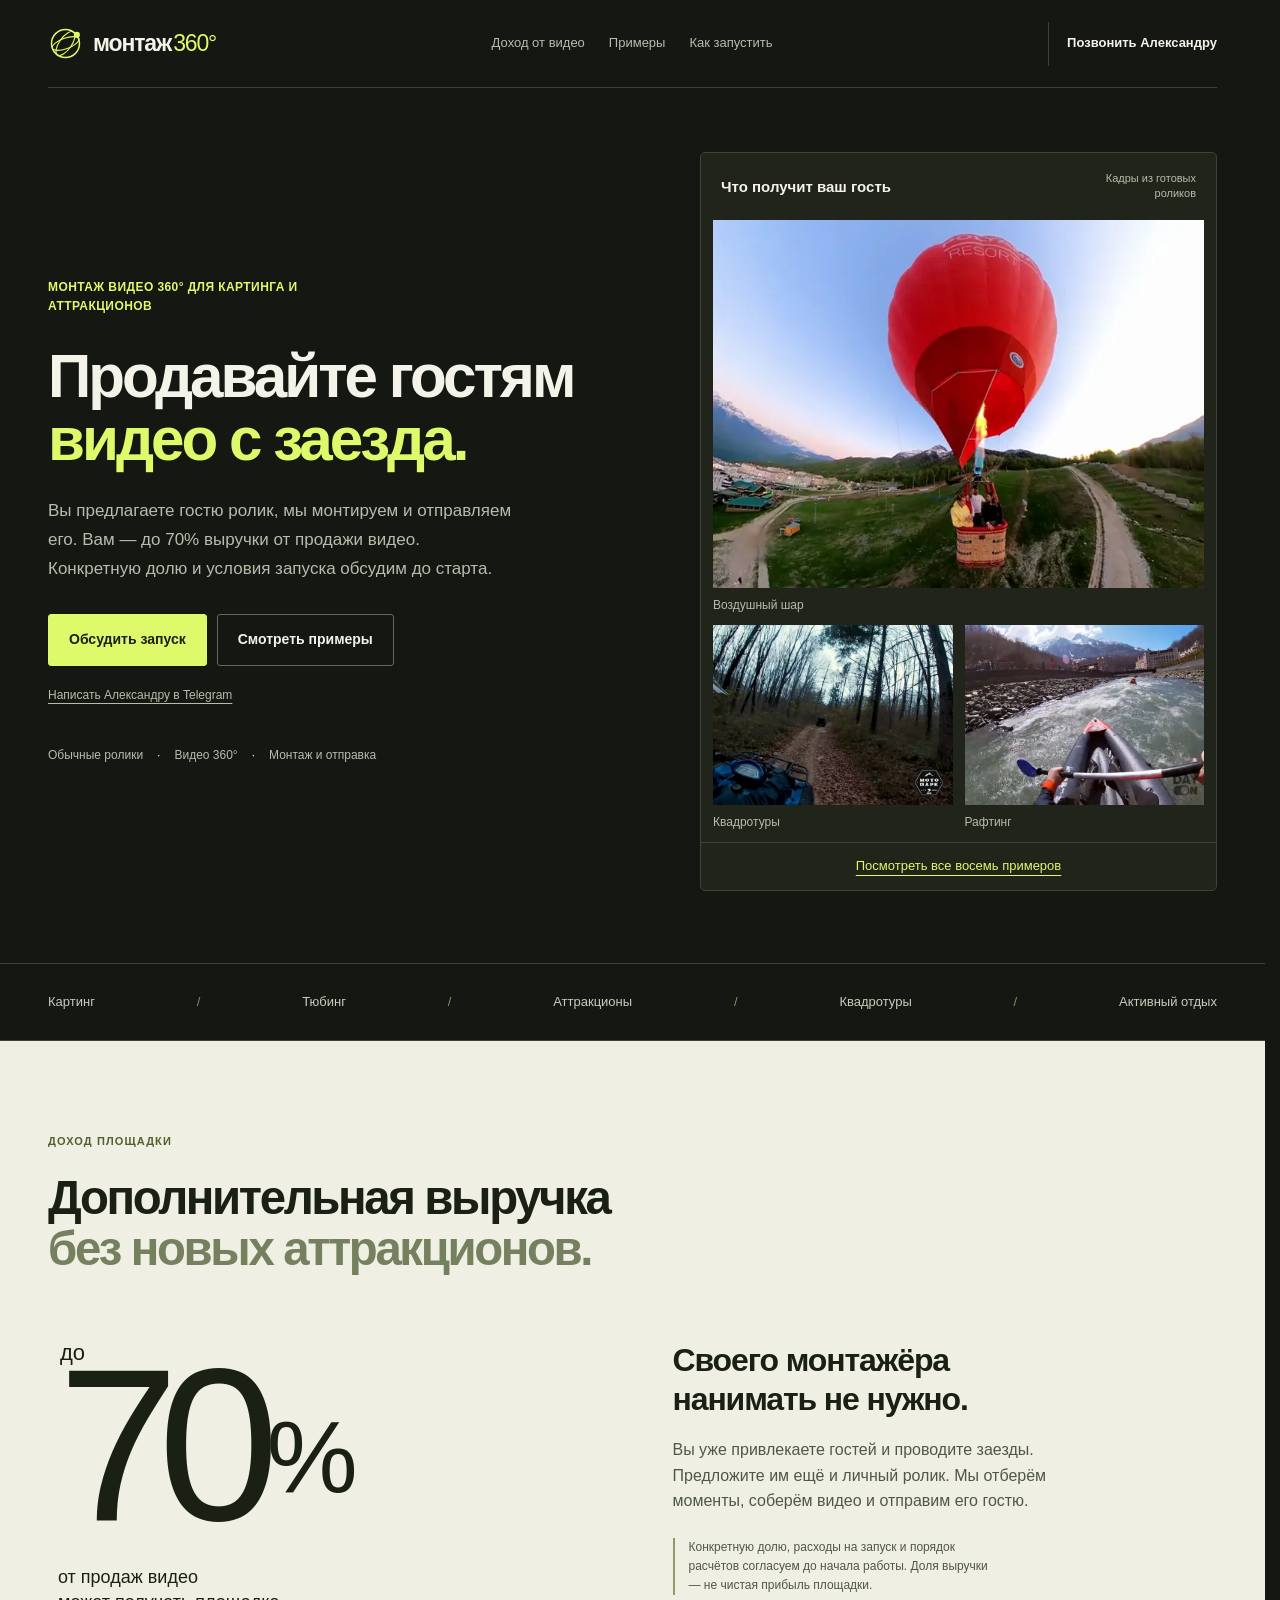
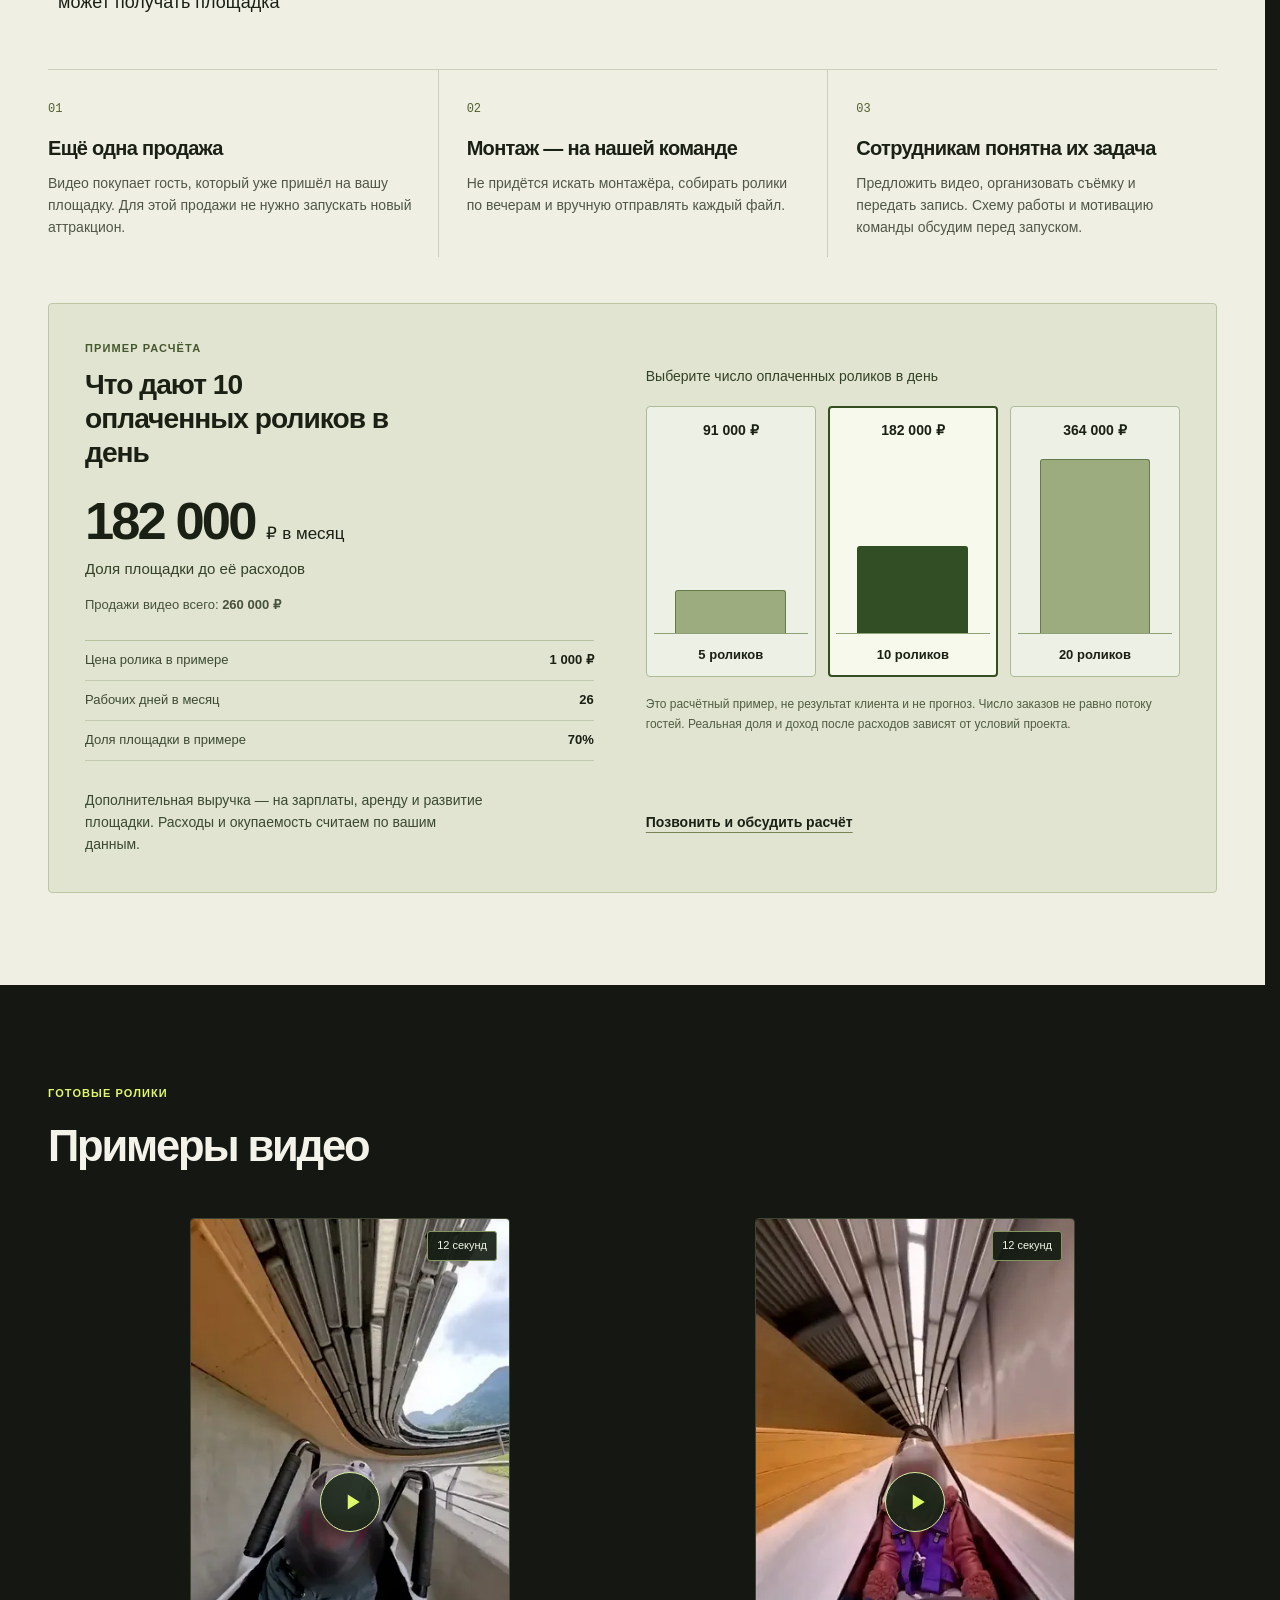
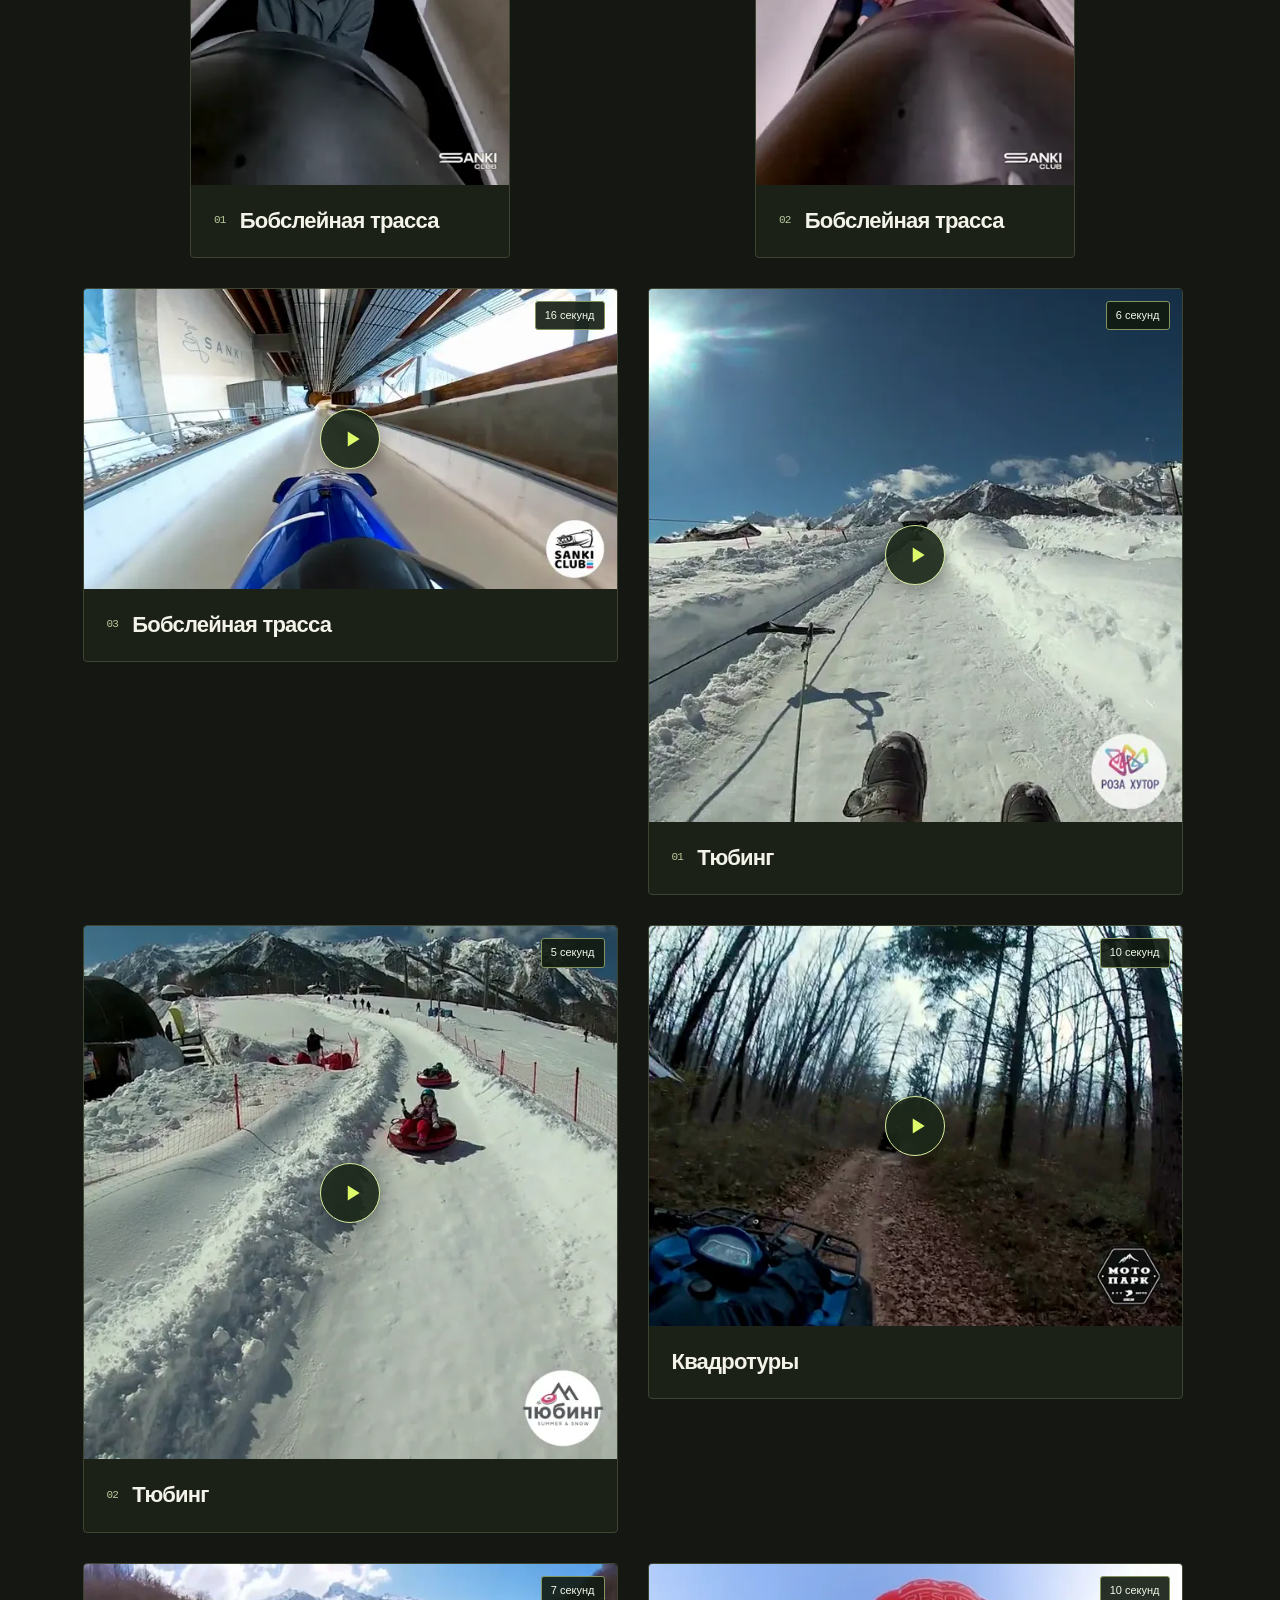
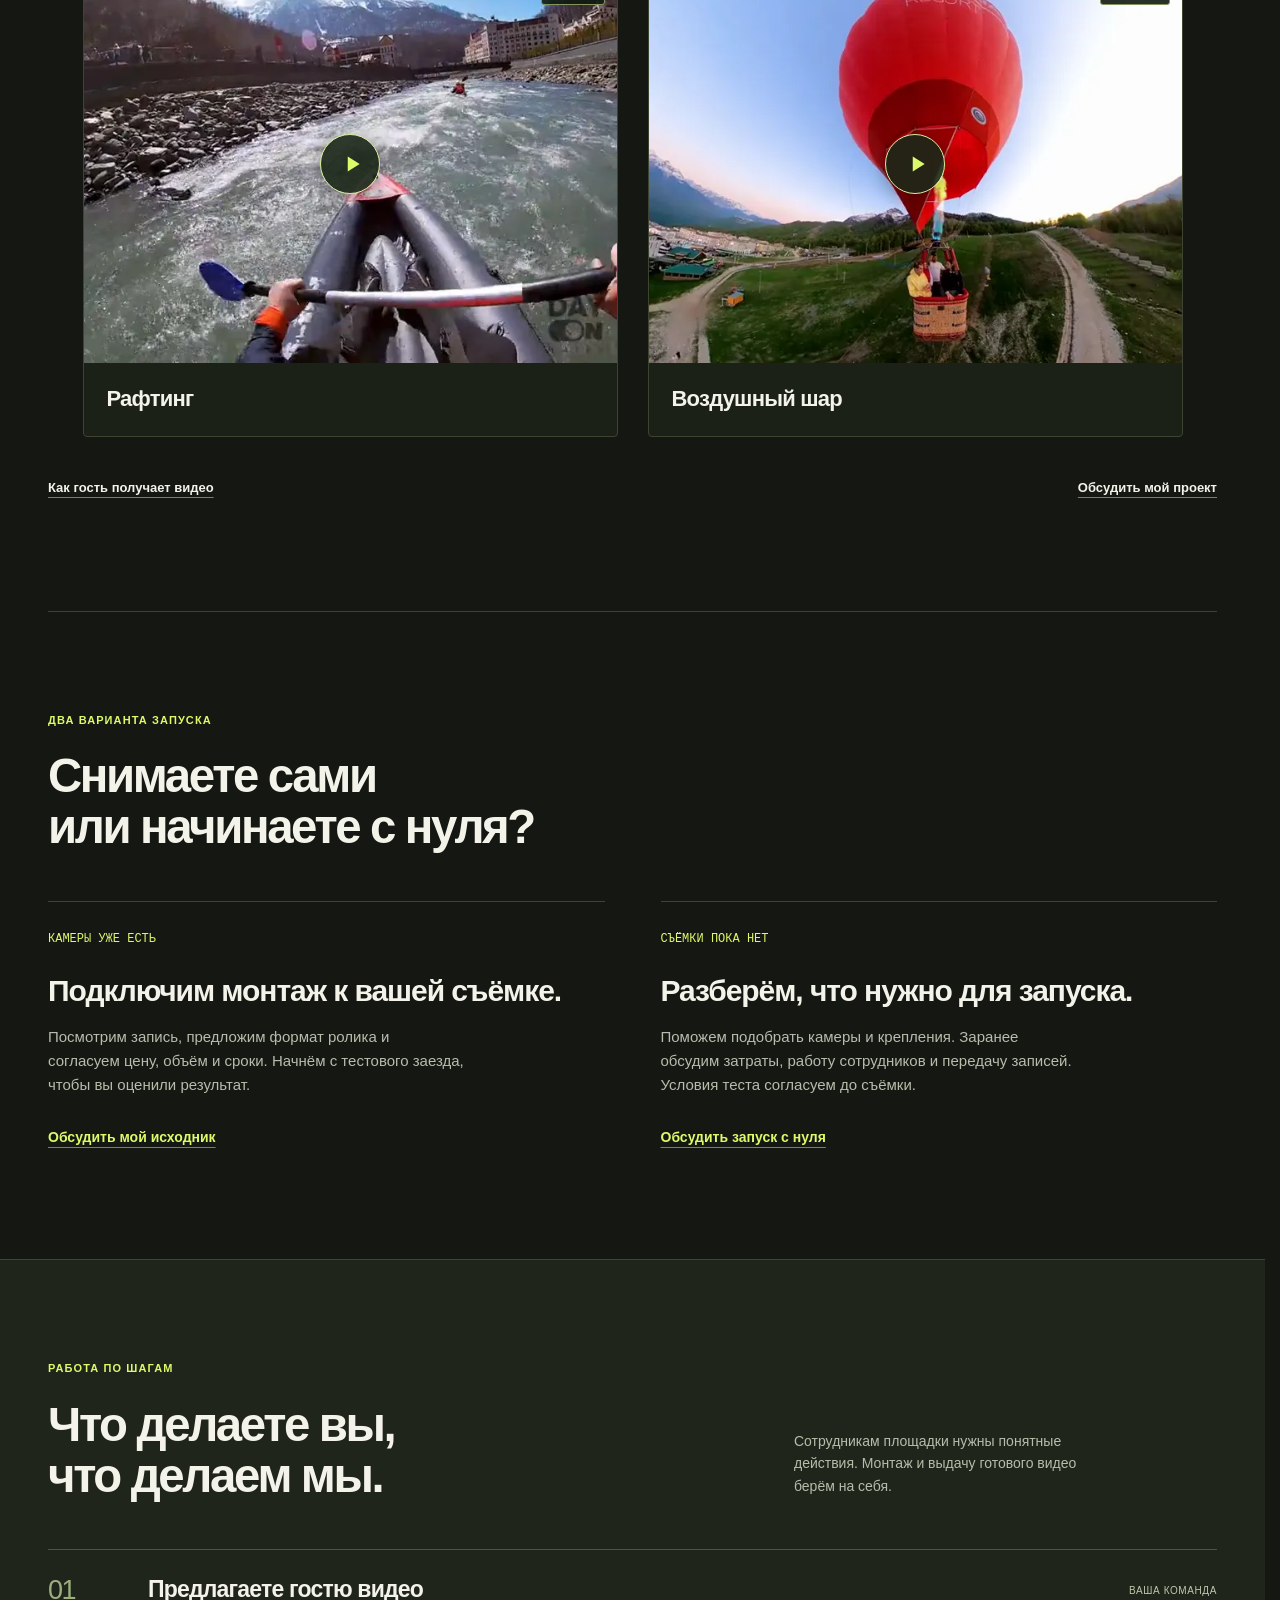
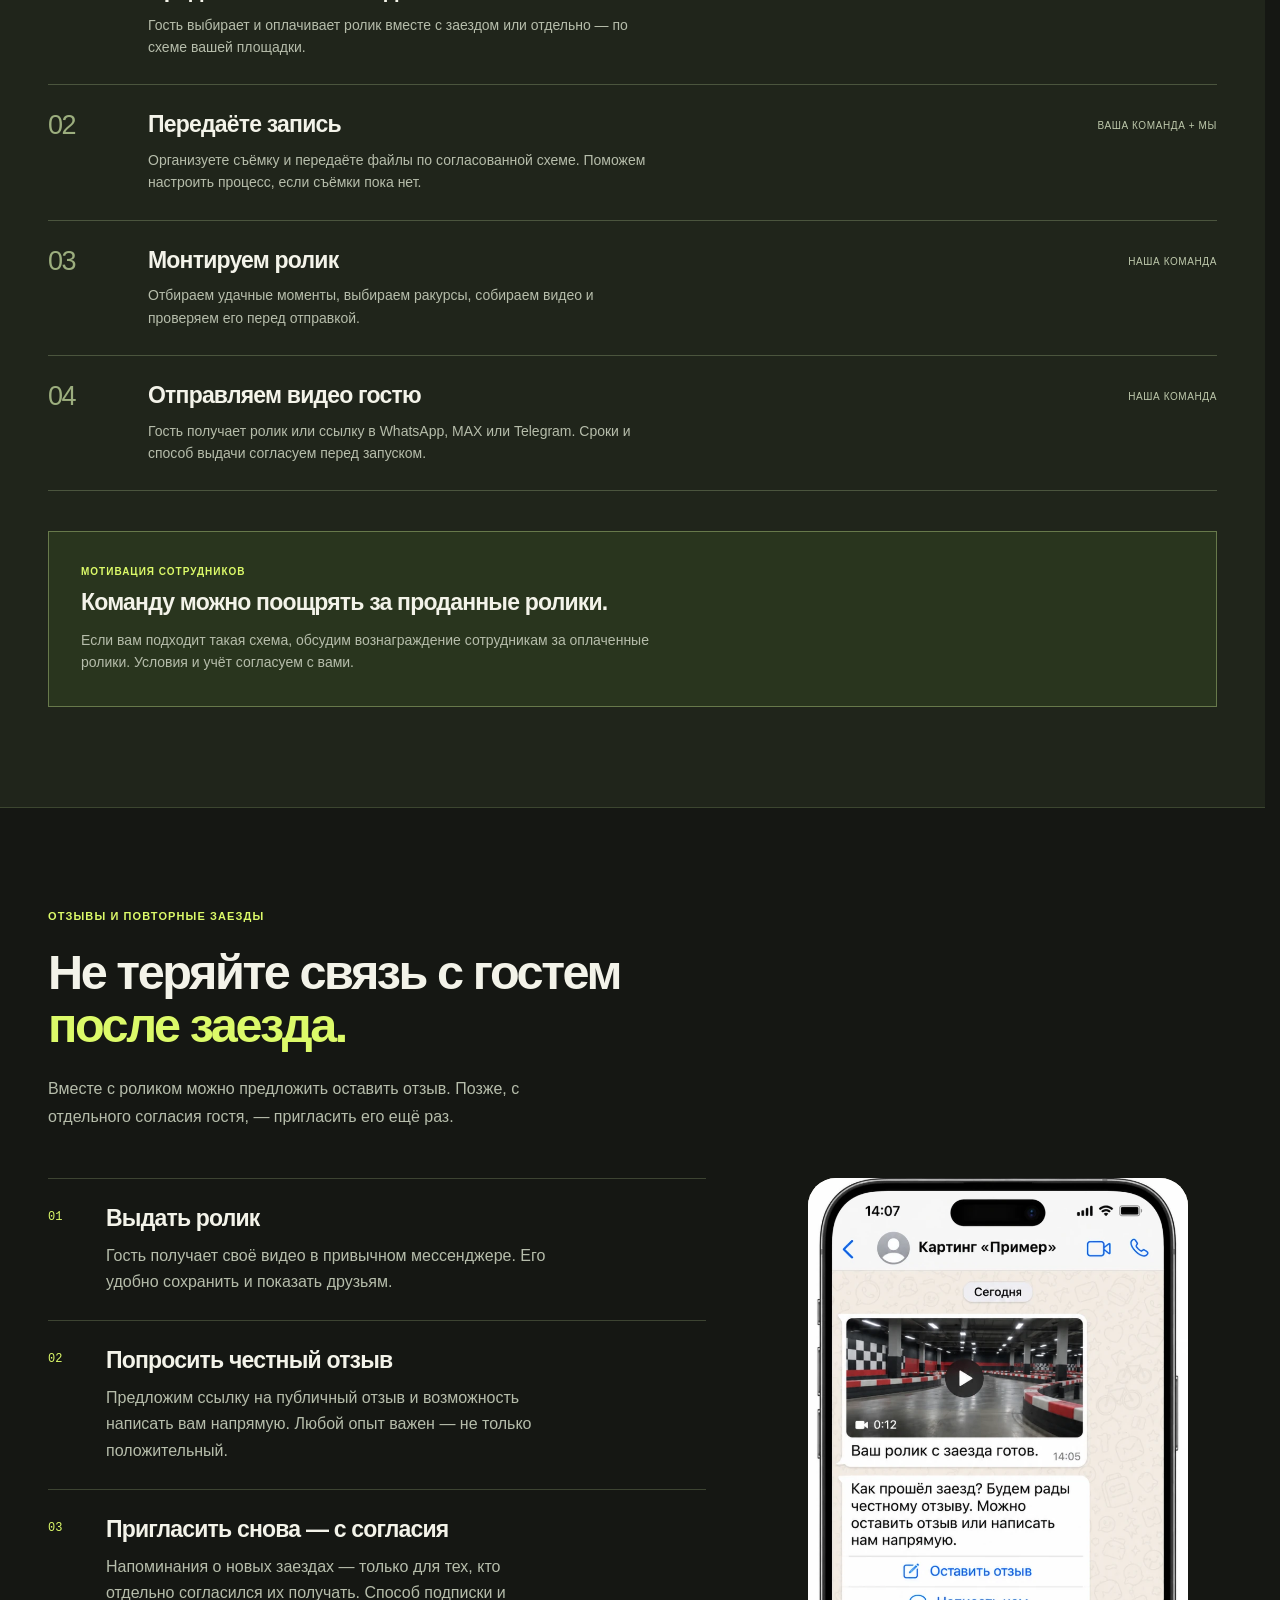
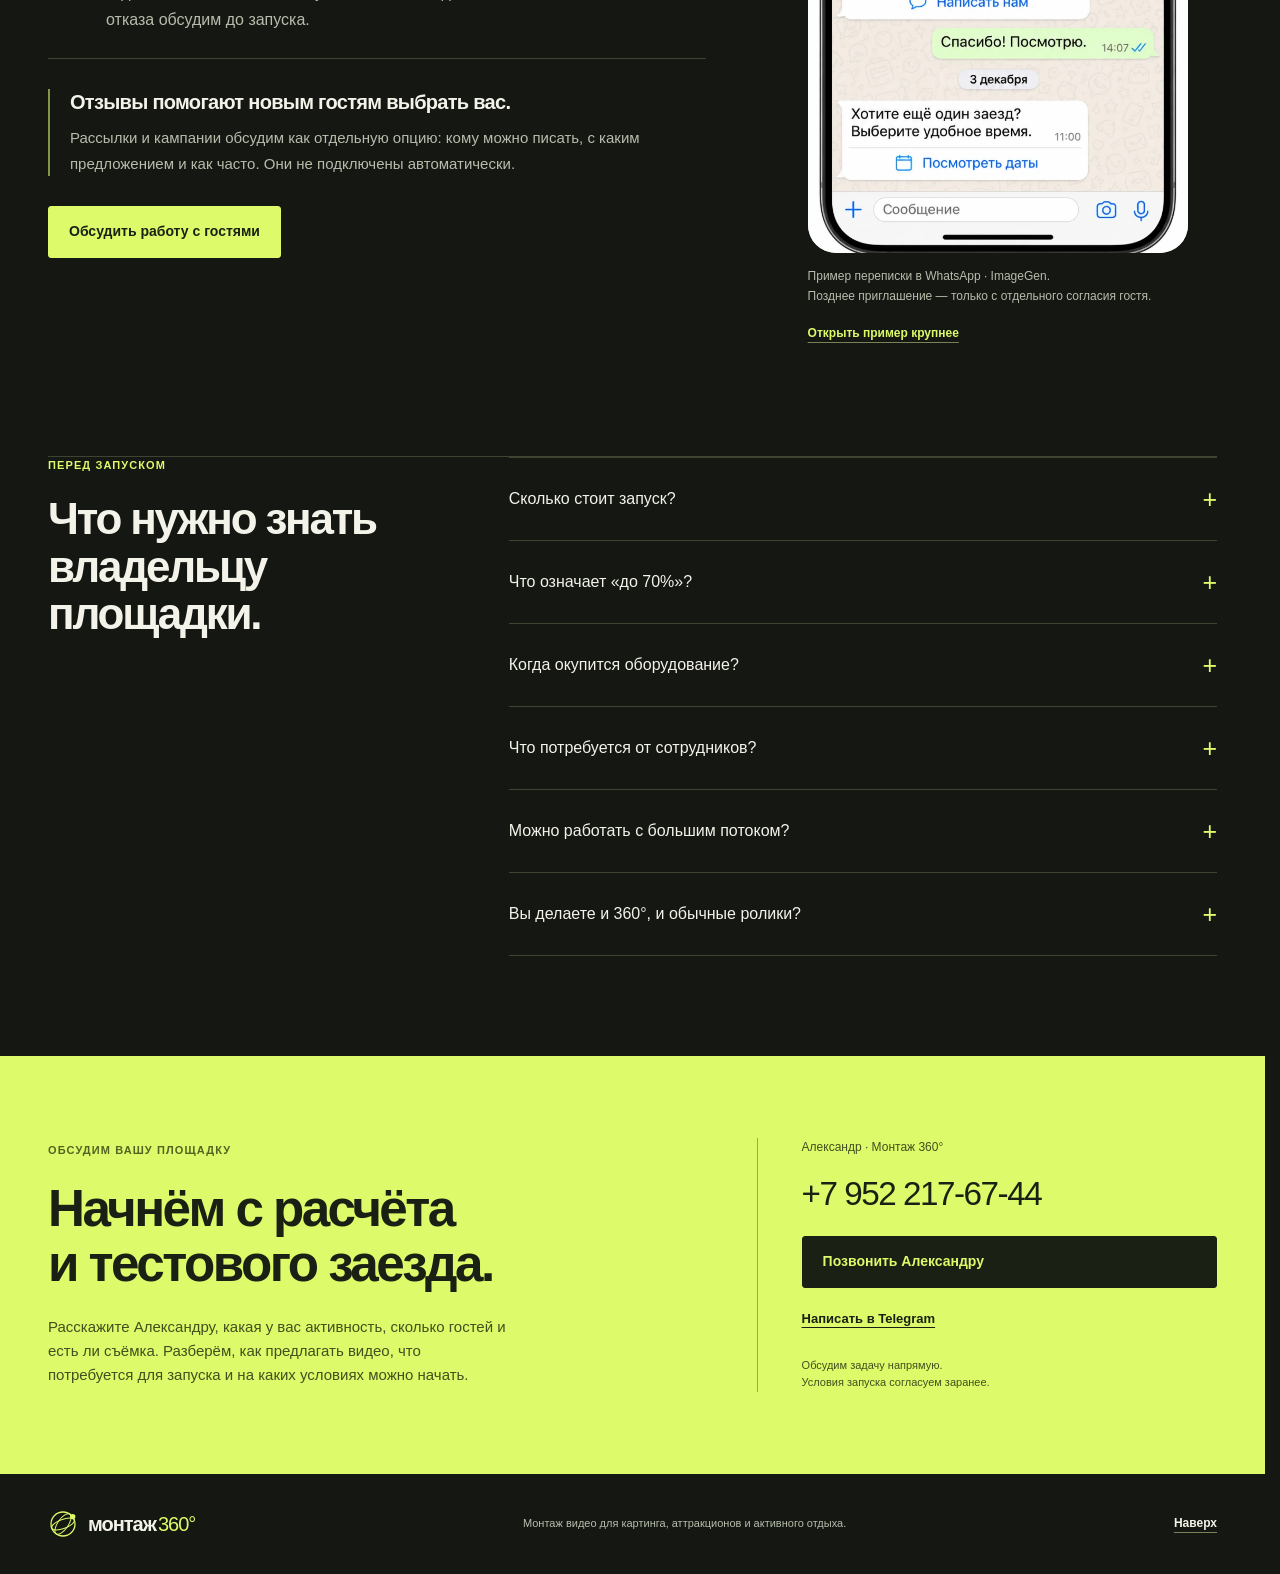
==== commit b453a75e: "Rewrite the Russian B2B offer with transparent economics and WhatsApp visuals" ====
--- a/index.html
+++ b/index.html
@@ -4,189 +4,174 @@
   <meta charset="utf-8">
   <meta name="viewport" content="width=device-width, initial-scale=1">
   <meta name="theme-color" content="#151713">
-  <meta name="description" content="Монтируем видео 360° и обычные ролики для гостей картинга и аттракционов. Помогаем площадкам запустить видеопродажи и отправляем готовые ролики гостям.">
-  <title>Монтаж видео 360° для площадок и аттракционов — Монтаж 360°</title>
+  <meta name="description" content="Монтаж видео 360° и обычных роликов для гостей аттракционов. Вы продаёте видео, мы монтируем и отправляем. Площадке — до 70% выручки по согласованным условиям.">
+  <title>Монтаж видео 360° и роликов с заездов — Монтаж 360°</title>
   <link rel="canonical" href="https://muchosun.github.io/montage-360-preview/">
   <link rel="icon" href="assets/mark.svg" type="image/svg+xml">
   <link rel="stylesheet" href="styles.css">
   <link rel="stylesheet" href="examples.css?v=20261126-audio8">
-  <link rel="stylesheet" href="after-ride.css?v=20261126-followup1">
+  <link rel="stylesheet" href="sales-after-ride.css?v=20261126-sales1">
+  <link rel="stylesheet" href="sales-rewrite.css?v=20261126-sales1">
   <script src="site-config.js" defer></script>
   <script src="site.js" defer></script>
   <script src="examples.js?v=20261126-audio8" defer></script>
+  <script src="economics.js?v=20261126-sales1" defer></script>
 </head>
 <body id="top">
-  <a class="skip-link" href="#main">К содержанию</a>
+  <a class="skip-link" href="#main">Перейти к содержанию</a>
   <header class="site-header wrap">
     <a class="brand" href="#top" aria-label="Монтаж 360° — в начало"><img src="assets/mark.svg" width="35" height="35" alt=""><span>монтаж<span class="brand-degree">360°</span></span></a>
-    <nav class="desktop-nav" aria-label="Основная навигация"><a href="#benefit">Выгода</a><a href="#examples">Примеры</a><a href="#process">Как работаем</a></nav>
-    <a class="header-contact" href="tel:+79522176744">Позвонить <span aria-hidden="true">↗</span></a>
+    <nav class="desktop-nav" aria-label="Основная навигация"><a href="#benefit">Доход от видео</a><a href="#examples">Примеры</a><a href="#process">Как запустить</a></nav>
+    <a class="header-contact" href="tel:+79522176744">Позвонить Александру</a>
   </header>
   <main id="main">
     <section class="hero wrap" aria-labelledby="hero-title">
       <div class="hero-copy">
-        <p class="eyebrow"><span class="status-dot" aria-hidden="true"></span> Видеосервис для площадок с активностями</p>
-        <h1 id="hero-title">Монтаж видео 360°<br><em>для площадок.</em></h1>
-        <p class="hero-description">Заезд закончился. Впечатление осталось — в видео, которое хочется забрать с собой. Мы монтируем ролики и отправляем гостям. Вы получаете долю от продаж.</p>
-        <div class="actions hero-actions"><a class="button" href="tel:+79522176744">Позвонить и обсудить <span aria-hidden="true">↗</span></a><a class="button button-outline" href="#examples">Посмотреть пример <span aria-hidden="true">↘</span></a></div>
-        <a class="hero-telegram" href="https://t.me/GOODTOBEDONE">Удобнее написать? Мы в Telegram <span aria-hidden="true">↗</span></a>
-        <div class="hero-tags" aria-label="Форматы видео"><span>Сферическое 360°</span><span>Обычный ролик</span><span>Монтаж + доставка</span></div>
+        <p class="eyebrow">Монтаж видео 360° для картинга и аттракционов</p>
+        <h1 id="hero-title">Продавайте гостям<br><em>видео с заезда.</em></h1>
+        <p class="hero-description">Вы предлагаете гостю ролик, мы монтируем и отправляем его. Вам — до 70% выручки от продажи видео. Конкретную долю и условия запуска обсудим до старта.</p>
+        <div class="actions hero-actions"><a class="button" href="tel:+79522176744">Обсудить запуск</a><a class="button button-outline" href="#examples">Смотреть примеры</a></div>
+        <a class="hero-telegram" href="https://t.me/GOODTOBEDONE">Написать Александру в Telegram</a>
+        <div class="hero-tags" aria-label="Что делаем"><span>Обычные ролики</span><span>Видео 360°</span><span>Монтаж и отправка</span></div>
       </div>
-      <figure class="hero-visual">
-        <div class="visual-topline"><span><span class="record-dot" aria-hidden="true"></span> M360 / RIDE EXPERIENCE</span><span>01 — 360°</span></div>
-        <img class="hero-photo" src="assets/photo-hero.webp" width="1120" height="1400" fetchpriority="high" alt="Гонщик на картинге на лесной трассе вечером — иллюстрация ImageGen.">
-        <div class="visual-card"><span class="visual-card-icon" aria-hidden="true">↗</span><div><strong>С заезда — в телефон</strong><span>Готовое видео для вашего гостя</span></div></div>
-        <figcaption>Иллюстрация ImageGen</figcaption>
+      <figure class="hero-proof">
+        <figcaption class="hero-proof-heading"><strong>Что получит ваш гость</strong><span>Кадры из готовых роликов</span></figcaption>
+        <div class="hero-proof-main"><img src="assets/examples/balloon.webp?v=20261126-audio8" width="640" height="480" fetchpriority="high" alt="Кадр из примера: воздушный шар над горной долиной."><span>Воздушный шар</span></div>
+        <div class="hero-proof-pair"><div><img src="assets/examples/atv-tour-preview.webp?v=20261126-sales1" width="640" height="480" alt="Кадр из примера квадротура на лесном маршруте."><span>Квадротуры</span></div><div><img src="assets/examples/rafting.webp?v=20261126-audio8" width="640" height="480" alt="Кадр из примера сплава по реке."><span>Рафтинг</span></div></div>
+        <a class="hero-proof-link" href="#examples">Посмотреть все восемь примеров</a>
       </figure>
     </section>
-    <div class="activity-strip" aria-label="Для каких площадок"><div class="wrap"><span>Картинг</span><i aria-hidden="true">/</i><span>Аттракционы</span><i aria-hidden="true">/</i><span>Прыжки</span><i aria-hidden="true">/</i><span>Активный отдых</span><i aria-hidden="true">/</i><span>Ваша идея</span></div></div>
+    <div class="activity-strip" aria-label="Для каких площадок"><div class="wrap"><span>Картинг</span><i aria-hidden="true">/</i><span>Тюбинг</span><i aria-hidden="true">/</i><span>Аттракционы</span><i aria-hidden="true">/</i><span>Квадротуры</span><i aria-hidden="true">/</i><span>Активный отдых</span></div></div>
 
     <section class="benefit light-section" id="benefit" aria-labelledby="benefit-title"><div class="wrap">
-      <div class="section-heading"><p class="eyebrow">01 / Для вашего бизнеса</p><h2 id="benefit-title">У вас уже есть эмоции.<br>Добавим к ним <span class="muted-heading">видеопродажи.</span></h2></div>
+      <div class="section-heading"><p class="eyebrow">Доход площадки</p><h2 id="benefit-title">Дополнительная выручка<br><span class="muted-heading">без новых аттракционов.</span></h2></div>
       <div class="revenue-layout">
-        <div class="revenue-number"><span>до</span><strong>70<span>%</span></strong><p>выручки от продажи видео<br>может получать площадка</p></div>
-        <div class="revenue-copy"><h3>Вы зарабатываете.<br>Мы берём монтаж на себя.</h3><p>Вам не нужно собирать команду монтажёров. Мы превращаем записи в готовые ролики и организуем доставку гостям. Долю площадки и объём работы согласуем под ваш проект.</p><p class="terms-note">До 70% — доля выручки от видеопродаж при согласованных условиях. Стоимость запуска, оборудование, текущие расходы и порядок расчётов обсуждаем индивидуально.</p></div>
+        <div class="revenue-number"><span>до</span><strong>70<span>%</span></strong><p>от продаж видео<br>может получать площадка</p></div>
+        <div class="revenue-copy"><h3>Своего монтажёра<br>нанимать не нужно.</h3><p>Вы уже привлекаете гостей и проводите заезды. Предложите им ещё и личный ролик. Мы отберём моменты, соберём видео и отправим его гостю.</p><p class="terms-note">Конкретную долю, расходы на запуск и порядок расчётов согласуем до начала работы. Доля выручки — не чистая прибыль площадки.</p></div>
       </div>
       <div class="benefit-grid">
-        <article><span class="index">01</span><h3>Ещё одна покупка гостя</h3><p>Предложите видео вместе с активностью. Гость забирает личную историю, а площадка получает выручку от дополнительной услуги.</p></article>
-        <article><span class="index">02</span><h3>Без своего отдела монтажа</h3><p>Склейки, ракурсы и подготовка к выдаче — на нас. Ваша команда снимает и оформляет заказ по согласованному процессу.</p></article>
-        <article><span class="index">03</span><h3>Процесс под ваш поток</h3><p>Разовые события или регулярные заезды: заранее обсудим объём, сроки и передачу материалов, чтобы справляться с нагрузкой.</p></article>
+        <article><span class="index">01</span><h3>Ещё одна продажа</h3><p>Видео покупает гость, который уже пришёл на вашу площадку. Для этой продажи не нужно запускать новый аттракцион.</p></article>
+        <article><span class="index">02</span><h3>Монтаж — на нашей команде</h3><p>Не придётся искать монтажёра, собирать ролики по вечерам и вручную отправлять каждый файл.</p></article>
+        <article><span class="index">03</span><h3>Сотрудникам понятна их задача</h3><p>Предложить видео, организовать съёмку и передать запись. Схему работы и мотивацию команды обсудим перед запуском.</p></article>
       </div>
-      <aside class="economics"><div><p class="eyebrow">Экономика до старта</p><h3>Посчитаем под ваш поток.</h3></div><p>Учтём цену ролика, количество оплаченных заказов за месяц, долю площадки и все расходы. Так станет понятно, сколько продаж нужно для возврата вложений.</p><a class="text-link" href="#economics-details">Из чего складывается расчёт <span aria-hidden="true">↘</span></a></aside>
+      <section class="sales-economics" aria-labelledby="calculation-title" data-price="1000" data-days="26" data-share="0.7">
+        <div class="calculation-copy"><p class="eyebrow">Пример расчёта</p><h3 id="calculation-title">Что дают <span data-order-count>10</span> оплаченных роликов в день</h3><p class="calculation-result"><output data-venue-revenue aria-label="Доля площадки в расчётном примере">182 000</output><span>₽ в месяц</span></p><p class="calculation-result-label">Доля площадки до её расходов</p><p class="calculation-total">Продажи видео всего: <strong data-total-revenue>260 000 ₽</strong></p>
+          <dl class="calculation-assumptions" id="calculation-assumptions"><div><dt>Цена ролика в примере</dt><dd>1 000 ₽</dd></div><div><dt>Рабочих дней в месяц</dt><dd>26</dd></div><div><dt>Доля площадки в примере</dt><dd>70%</dd></div></dl>
+        </div>
+        <div class="calculation-chart"><p class="calculation-chart-title">Выберите число оплаченных роликов в день</p><div class="scenario-bars" role="group" aria-label="Три расчётных сценария" aria-describedby="calculation-assumptions calculation-note">
+          <button type="button" class="scenario" data-orders="5" aria-pressed="false" disabled><span class="scenario-value">91 000 ₽</span><span class="scenario-track"><span class="scenario-column" style="--level:25%"></span></span><span class="scenario-label">5 роликов</span></button>
+          <button type="button" class="scenario is-selected" data-orders="10" aria-pressed="true" disabled><span class="scenario-value">182 000 ₽</span><span class="scenario-track"><span class="scenario-column" style="--level:50%"></span></span><span class="scenario-label">10 роликов</span></button>
+          <button type="button" class="scenario" data-orders="20" aria-pressed="false" disabled><span class="scenario-value">364 000 ₽</span><span class="scenario-track"><span class="scenario-column" style="--level:100%"></span></span><span class="scenario-label">20 роликов</span></button>
+        </div><p class="calculation-note" id="calculation-note">Это расчётный пример, не результат клиента и не прогноз. Число заказов не равно потоку гостей. Реальная доля и доход после расходов зависят от условий проекта.</p></div>
+        <p class="calculation-business">Дополнительная выручка — на зарплаты, аренду и развитие площадки. Расходы и окупаемость считаем по вашим данным.</p><a class="text-link" href="tel:+79522176744">Позвонить и обсудить расчёт</a>
+      </section>
     </div></section>
-
     <section class="section wrap examples" id="examples" aria-labelledby="examples-title">
-      <div class="section-heading"><p class="eyebrow">02 / Видео</p><h2 id="examples-title">Примеры видео</h2></div>
+      <div class="section-heading"><p class="eyebrow">Готовые ролики</p><h2 id="examples-title">Примеры видео</h2></div>
       <div class="examples-grid">
        <article class="example-card is-portrait" id="example-sanki-warm-pov">
         <a class="example-open" href="assets/examples/sanki-warm-pov.mp4?v=20261126-audio8" data-example data-title="Бобслейная трасса · 1" data-width="720" data-height="1280" data-duration="12 секунд" data-sound="Оригинальная дорожка" data-poster="assets/examples/sanki-warm-pov.webp?v=20261126-audio8" aria-label="Смотреть: Бобслейная трасса · 1, 12 секунд">
          <div class="example-poster" style="--media-ratio:720/1280"><img src="assets/examples/sanki-warm-pov.webp?v=20261126-audio8" width="360" height="640" loading="lazy" decoding="async" alt="Гость в бобе на повороте бобслейной трассы."><span class="example-play" aria-hidden="true"><svg viewBox="0 0 24 24" fill="none"><path d="m9 5 11 7L9 19V5Z" fill="currentColor"/></svg></span><span class="example-duration">12 секунд</span></div>
-         <div class="example-caption"><h3><span class="example-number">01</span> Бобслейная трасса<span aria-hidden="true">↗</span></h3></div>
+         <div class="example-caption"><h3><span class="example-number">01</span> Бобслейная трасса</h3></div>
         </a>
        </article>
        <article class="example-card is-portrait" id="example-sanki-winter-pov">
         <a class="example-open" href="assets/examples/sanki-winter-pov.mp4?v=20261126-audio8" data-example data-title="Бобслейная трасса · 2" data-width="720" data-height="1280" data-duration="12 секунд" data-sound="Оригинальная дорожка" data-poster="assets/examples/sanki-winter-pov.webp?v=20261126-audio8" aria-label="Смотреть: Бобслейная трасса · 2, 12 секунд">
          <div class="example-poster" style="--media-ratio:720/1280"><img src="assets/examples/sanki-winter-pov.webp?v=20261126-audio8" width="360" height="640" loading="lazy" decoding="async" alt="Гость в бобе на ледяной бобслейной трассе."><span class="example-play" aria-hidden="true"><svg viewBox="0 0 24 24" fill="none"><path d="m9 5 11 7L9 19V5Z" fill="currentColor"/></svg></span><span class="example-duration">12 секунд</span></div>
-         <div class="example-caption"><h3><span class="example-number">02</span> Бобслейная трасса<span aria-hidden="true">↗</span></h3></div>
+         <div class="example-caption"><h3><span class="example-number">02</span> Бобслейная трасса</h3></div>
         </a>
        </article>
        <article class="example-card" id="example-bobsleigh-archive">
         <a class="example-open" href="assets/examples/bobsleigh-archive.mp4?v=20261126-audio8" data-example data-title="Бобслейная трасса · 3" data-width="960" data-height="540" data-duration="16 секунд" data-sound="Оригинальная дорожка" data-poster="assets/examples/bobsleigh-archive.webp?v=20261126-audio8" aria-label="Смотреть: Бобслейная трасса · 3, 16 секунд">
          <div class="example-poster" style="--media-ratio:960/540"><img src="assets/examples/bobsleigh-archive.webp?v=20261126-audio8" width="640" height="360" loading="lazy" decoding="async" alt="Вид вперёд из боба на повороте трассы."><span class="example-play" aria-hidden="true"><svg viewBox="0 0 24 24" fill="none"><path d="m9 5 11 7L9 19V5Z" fill="currentColor"/></svg></span><span class="example-duration">16 секунд</span></div>
-         <div class="example-caption"><h3><span class="example-number">03</span> Бобслейная трасса<span aria-hidden="true">↗</span></h3></div>
+         <div class="example-caption"><h3><span class="example-number">03</span> Бобслейная трасса</h3></div>
         </a>
        </article>
        <article class="example-card" id="example-tubing-run-1">
         <a class="example-open" href="assets/examples/tubing-run-1.mp4?v=20261126-audio8" data-example data-title="Тюбинг · 1" data-width="640" data-height="640" data-duration="6 секунд" data-sound="Оригинальная дорожка" data-poster="assets/examples/tubing-run-1.webp?v=20261126-audio8" aria-label="Смотреть: Тюбинг · 1, 6 секунд">
          <div class="example-poster" style="--media-ratio:640/640"><img src="assets/examples/tubing-run-1.webp?v=20261126-audio8" width="640" height="640" loading="lazy" decoding="async" alt="Спуск на тюбинге по снежной трассе."><span class="example-play" aria-hidden="true"><svg viewBox="0 0 24 24" fill="none"><path d="m9 5 11 7L9 19V5Z" fill="currentColor"/></svg></span><span class="example-duration">6 секунд</span></div>
-         <div class="example-caption"><h3><span class="example-number">01</span> Тюбинг<span aria-hidden="true">↗</span></h3></div>
+         <div class="example-caption"><h3><span class="example-number">01</span> Тюбинг</h3></div>
         </a>
        </article>
        <article class="example-card" id="example-tubing-run-2">
         <a class="example-open" href="assets/examples/tubing-run-2.mp4?v=20261126-audio8" data-example data-title="Тюбинг · 2" data-width="640" data-height="640" data-duration="5 секунд" data-sound="Оригинальная дорожка" data-poster="assets/examples/tubing-run-2.webp?v=20261126-audio8" aria-label="Смотреть: Тюбинг · 2, 5 секунд">
          <div class="example-poster" style="--media-ratio:640/640"><img src="assets/examples/tubing-run-2.webp?v=20261126-audio8" width="640" height="640" loading="lazy" decoding="async" alt="Тюбинг на снежном склоне в горах."><span class="example-play" aria-hidden="true"><svg viewBox="0 0 24 24" fill="none"><path d="m9 5 11 7L9 19V5Z" fill="currentColor"/></svg></span><span class="example-duration">5 секунд</span></div>
-         <div class="example-caption"><h3><span class="example-number">02</span> Тюбинг<span aria-hidden="true">↗</span></h3></div>
+         <div class="example-caption"><h3><span class="example-number">02</span> Тюбинг</h3></div>
         </a>
        </article>
        <article class="example-card" id="example-atv-tour">
-        <a class="example-open" href="assets/examples/atv-tour.mp4?v=20261126-audio8" data-example data-title="Квадротуры" data-width="720" data-height="540" data-duration="10 секунд" data-sound="Оригинальная дорожка" data-poster="assets/examples/atv-tour.webp?v=20261126-audio8" aria-label="Смотреть: Квадротуры, 10 секунд">
-         <div class="example-poster" style="--media-ratio:720/540"><img src="assets/examples/atv-tour.webp?v=20261126-audio8" width="640" height="480" loading="lazy" decoding="async" alt="Квадроцикл на лесном маршруте."><span class="example-play" aria-hidden="true"><svg viewBox="0 0 24 24" fill="none"><path d="m9 5 11 7L9 19V5Z" fill="currentColor"/></svg></span><span class="example-duration">10 секунд</span></div>
-         <div class="example-caption"><h3>Квадротуры<span aria-hidden="true">↗</span></h3></div>
+        <a class="example-open" href="assets/examples/atv-tour.mp4?v=20261126-audio8" data-example data-title="Квадротуры" data-width="720" data-height="540" data-duration="10 секунд" data-sound="Оригинальная дорожка" data-poster="assets/examples/atv-tour-preview.webp?v=20261126-sales1" aria-label="Смотреть: Квадротуры, 10 секунд">
+         <div class="example-poster" style="--media-ratio:720/540"><img src="assets/examples/atv-tour-preview.webp?v=20261126-sales1" width="640" height="480" loading="lazy" decoding="async" alt="Квадроцикл на лесном маршруте."><span class="example-play" aria-hidden="true"><svg viewBox="0 0 24 24" fill="none"><path d="m9 5 11 7L9 19V5Z" fill="currentColor"/></svg></span><span class="example-duration">10 секунд</span></div>
+         <div class="example-caption"><h3>Квадротуры</h3></div>
         </a>
        </article>
        <article class="example-card" id="example-rafting">
         <a class="example-open" href="assets/examples/rafting.mp4?v=20261126-audio8" data-example data-title="Рафтинг" data-width="720" data-height="540" data-duration="7 секунд" data-sound="Оригинальная дорожка" data-poster="assets/examples/rafting.webp?v=20261126-audio8" aria-label="Смотреть: Рафтинг, 7 секунд">
          <div class="example-poster" style="--media-ratio:720/540"><img src="assets/examples/rafting.webp?v=20261126-audio8" width="640" height="480" loading="lazy" decoding="async" alt="Вид с воды на реку и мост."><span class="example-play" aria-hidden="true"><svg viewBox="0 0 24 24" fill="none"><path d="m9 5 11 7L9 19V5Z" fill="currentColor"/></svg></span><span class="example-duration">7 секунд</span></div>
-         <div class="example-caption"><h3>Рафтинг<span aria-hidden="true">↗</span></h3></div>
+         <div class="example-caption"><h3>Рафтинг</h3></div>
         </a>
        </article>
        <article class="example-card" id="example-balloon">
         <a class="example-open" href="assets/examples/balloon.mp4?v=20261126-audio8" data-example data-title="Воздушный шар" data-width="720" data-height="540" data-duration="10 секунд" data-sound="Оригинальная дорожка" data-poster="assets/examples/balloon.webp?v=20261126-audio8" aria-label="Смотреть: Воздушный шар, 10 секунд">
          <div class="example-poster" style="--media-ratio:720/540"><img src="assets/examples/balloon.webp?v=20261126-audio8" width="640" height="480" loading="lazy" decoding="async" alt="Красный воздушный шар над горной долиной."><span class="example-play" aria-hidden="true"><svg viewBox="0 0 24 24" fill="none"><path d="m9 5 11 7L9 19V5Z" fill="currentColor"/></svg></span><span class="example-duration">10 секунд</span></div>
-         <div class="example-caption"><h3>Воздушный шар<span aria-hidden="true">↗</span></h3></div>
+         <div class="example-caption"><h3>Воздушный шар</h3></div>
         </a>
        </article>
       </div>
-      <div class="examples-links"><a class="text-link" href="guest.html">Страница гостя · демо <span aria-hidden="true">↗</span></a><a class="text-link" href="tel:+79522176744">Обсудить вашу площадку <span aria-hidden="true">↗</span></a></div>
+      <div class="examples-links"><a class="text-link" href="guest.html">Как гость получает видео </a><a class="text-link" href="tel:+79522176744">Обсудить мой проект </a></div>
     </section>
     <dialog class="example-viewer" id="example-viewer" aria-labelledby="example-viewer-title" aria-describedby="example-viewer-note">
-      <div class="viewer-heading"><div><p class="eyebrow">Фрагмент готового ролика</p><h2 id="example-viewer-title"></h2></div><button class="viewer-close" type="button" aria-label="Закрыть видео">×</button></div>
-      <div class="viewer-stage"><div class="viewer-media"><video id="example-video" controls playsinline preload="none" aria-label="Выбранный пример видео"></video></div><div class="viewer-error" role="status" hidden><p>Видео не открылось. Проверьте соединение и попробуйте ещё раз.</p><button class="button viewer-retry" type="button">Попробовать ещё</button></div></div>
+      <div class="viewer-heading"><div><p class="eyebrow">Пример видео для гостя</p><h2 id="example-viewer-title"></h2></div><button class="viewer-close" type="button" aria-label="Закрыть видео">×</button></div>
+      <div class="viewer-stage"><div class="viewer-media"><video id="example-video" controls playsinline preload="none" aria-label="Выбранный пример видео"></video></div><div class="viewer-error" role="status" hidden><p>Не получилось загрузить видео. Проверьте интернет и попробуйте ещё раз.</p><button class="button viewer-retry" type="button">Повторить загрузку</button></div></div>
       <p class="viewer-note" id="example-viewer-note"></p>
       <button class="button viewer-play" type="button" hidden>Воспроизвести видео</button>
-      <div class="viewer-navigation"><button type="button" class="viewer-prev" aria-label="Предыдущий пример">← Предыдущий</button><p class="viewer-counter" aria-live="polite"></p><button type="button" class="viewer-next" aria-label="Следующий пример">Следующий →</button></div>
+      <div class="viewer-navigation"><button type="button" class="viewer-prev" aria-label="Предыдущий пример">Предыдущий</button><p class="viewer-counter" aria-live="polite"></p><button type="button" class="viewer-next" aria-label="Следующий пример">Следующий</button></div>
     </dialog>
 
-    <section class="section wrap applications" aria-labelledby="applications-title">
-      <div class="section-heading heading-split"><div><p class="eyebrow">03 / Для похожих активностей</p><h2 id="applications-title">Узнаёте свою площадку?</h2></div><p>Видео может стать частью самых разных впечатлений. Найдём подход к вашей активности — от знакомого сценария до сложного проекта.</p></div>
-      <div class="application-grid">
-        <article><div class="application-art art-track"><img src="assets/photo-track.webp" width="960" height="541" loading="lazy" decoding="async" alt="Два гонщика на картинге на мокрой лесной трассе."><span aria-hidden="true">01 / СКОРОСТЬ</span></div><h3>Картинг и автотреки</h3><p>Повороты, обгоны, финиш. Личная история заезда с ракурсом из самого события.</p></article>
-        <article><div class="application-art art-air"><img src="assets/photo-air.webp" width="960" height="541" loading="lazy" decoding="async" alt="Человек в шлеме на зиплайне над лесной долиной."><span aria-hidden="true">02 / ВЫСОТА</span></div><h3>Прыжки и аттракционы</h3><p>Момент, к которому хочется вернуться. Обсудим съёмку и крепления для вашей активности.</p></article>
-        <article><div class="application-art art-route"><img src="assets/photo-route.webp" width="960" height="541" loading="lazy" decoding="async" alt="Группа в касках и спасательных жилетах на рафте в горной реке."><span aria-hidden="true">03 / ПРИКЛЮЧЕНИЯ</span></div><h3>Маршруты и активный отдых</h3><p>Поездки, спуски и необычные маршруты. Предложите свою идею — обсудим, как её снять.</p></article>
-      </div>
-      <p class="image-attribution">Иллюстрации ImageGen</p>
-      <div class="section-bottom"><p>Похожая активность или совсем другой формат?</p><a class="text-link" href="#contact">Давайте обсудим ваш проект <span aria-hidden="true">↗</span></a></div>
+
+    <section class="section wrap start-section" id="start" aria-labelledby="start-title">
+      <div class="section-heading"><p class="eyebrow">Два варианта запуска</p><h2 id="start-title">Снимаете сами<br>или начинаете с нуля?</h2></div>
+      <div class="start-grid"><article><span class="index">КАМЕРЫ УЖЕ ЕСТЬ</span><h3>Подключим монтаж к вашей съёмке.</h3><p>Посмотрим запись, предложим формат ролика и согласуем цену, объём и сроки. Начнём с тестового заезда, чтобы вы оценили результат.</p><a class="text-link" href="https://t.me/GOODTOBEDONE">Обсудить мой исходник</a></article><article><span class="index">СЪЁМКИ ПОКА НЕТ</span><h3>Разберём, что нужно для запуска.</h3><p>Поможем подобрать камеры и крепления. Заранее обсудим затраты, работу сотрудников и передачу записей. Условия теста согласуем до съёмки.</p><a class="text-link" href="tel:+79522176744">Обсудить запуск с нуля</a></article></div>
     </section>
 
     <section class="process-section" id="process" aria-labelledby="process-title"><div class="section wrap">
-      <div class="section-heading heading-split"><div><p class="eyebrow">04 / От съёмки до сообщения</p><h2 id="process-title">Вы проводите заезд.<br>Мы продолжаем впечатление.</h2></div><p>Согласуем понятный процесс для вашей команды: кто снимает, как передаются записи и когда гость получает ролик.</p></div>
-      <ol class="process-list">
-        <li><span class="step-number">01</span><div><h3>Гость выбирает видео</h3><p>Ваша команда предлагает ролик вместе с активностью и оформляет оплаченный заказ.</p></div><span class="step-owner">Площадка</span></li>
-        <li><span class="step-number">02</span><div><h3>Запись попадает к нам</h3><p>По согласованной схеме передаёте исходники. Связываем материал с заказом, чтобы каждый получил своё видео.</p></div><span class="step-owner">Площадка + мы</span></li>
-        <li><span class="step-number">03</span><div><h3>Мы собираем готовый ролик</h3><p>Работаем с ракурсами, выбираем моменты, монтируем и проверяем результат перед выдачей.</p></div><span class="step-owner">Монтаж 360°</span></li>
-        <li><span class="step-number">04</span><div><h3>Видео приходит гостю</h3><p>Отправляем готовый ролик или ссылку в WhatsApp, MAX или Telegram — по каналу, согласованному при запуске.</p></div><span class="step-owner">Монтаж 360°</span></li>
+      <div class="section-heading heading-split"><div><p class="eyebrow">Работа по шагам</p><h2 id="process-title">Что делаете вы,<br>что делаем мы.</h2></div><p>Сотрудникам площадки нужны понятные действия. Монтаж и выдачу готового видео берём на себя.</p></div>
+      <ol class="process-list" role="list">
+        <li><span class="step-number">01</span><div><h3>Предлагаете гостю видео</h3><p>Гость выбирает и оплачивает ролик вместе с заездом или отдельно — по схеме вашей площадки.</p></div><span class="step-owner">Ваша команда</span></li>
+        <li><span class="step-number">02</span><div><h3>Передаёте запись</h3><p>Организуете съёмку и передаёте файлы по согласованной схеме. Поможем настроить процесс, если съёмки пока нет.</p></div><span class="step-owner">Ваша команда + мы</span></li>
+        <li><span class="step-number">03</span><div><h3>Монтируем ролик</h3><p>Отбираем удачные моменты, выбираем ракурсы, собираем видео и проверяем его перед отправкой.</p></div><span class="step-owner">Наша команда</span></li>
+        <li><span class="step-number">04</span><div><h3>Отправляем видео гостю</h3><p>Гость получает ролик или ссылку в WhatsApp, MAX или Telegram. Сроки и способ выдачи согласуем перед запуском.</p></div><span class="step-owner">Наша команда</span></li>
       </ol>
-      <aside class="team-note"><span class="team-icon" aria-hidden="true">↗</span><div><p class="eyebrow">Дополнительная мотивация</p><h3>Команда на трассе тоже может зарабатывать.</h3><p>По вашему желанию обсудим вознаграждение сотрудникам за оплаченные видеозаказы. Согласуем механику, учёт и условия, понятные всей команде.</p></div></aside>
+      <aside class="team-note"><div><p class="eyebrow">Мотивация сотрудников</p><h3>Команду можно поощрять за проданные ролики.</h3><p>Если вам подходит такая схема, обсудим вознаграждение сотрудникам за оплаченные ролики. Условия и учёт согласуем с вами.</p></div></aside>
     </div></section>
 
     <section class="section wrap followup" id="after-ride" aria-labelledby="after-ride-title">
-      <div class="section-heading followup-heading"><p class="eyebrow">05 / После заезда</p><h2 id="after-ride-title">Ролик напомнит, как было.<br><em>Сообщение поможет вернуться.</em></h2><p class="followup-intro">После выдачи ролика можно продолжить разговор в том же мессенджере — например, в WhatsApp.</p></div>
+      <div class="section-heading followup-heading"><p class="eyebrow">Отзывы и повторные заезды</p><h2 id="after-ride-title">Не теряйте связь с гостем<br><em>после заезда.</em></h2><p class="followup-intro">Вместе с роликом можно предложить оставить отзыв. Позже, с отдельного согласия гостя, — пригласить его ещё раз.</p></div>
       <div class="followup-grid">
-        <div class="followup-copy">
-          <ol class="followup-steps" role="list">
-            <li><span class="followup-number" aria-hidden="true">01</span><div><h3>Отправляем ролик</h3><p>Гость получает видео в согласованном мессенджере. Есть повод сохранить впечатления и поделиться ими.</p></div></li>
-            <li><span class="followup-number" aria-hidden="true">02</span><div><h3>Приглашаем к честному отзыву</h3><p>Предложим поделиться любым опытом: оставить публичный отзыв или написать площадке напрямую.</p></div></li>
-            <li><span class="followup-number" aria-hidden="true">03</span><div><h3>Напоминаем только подписавшимся</h3><p>Приглашение на новый заезд — после отдельного согласия гостя. Способ подписки и отказа согласуем до запуска.</p></div></li>
-          </ol>
-          <div class="followup-benefit"><h3>Отзывы помогают новым гостям выбрать вас.</h3><p>Рассылки и кампании для тех, кто согласился получать сообщения, обсудим отдельно — вместе с целями, текстами и условиями запуска.</p></div>
-          <a class="button followup-cta" href="tel:+79522176744">Обсудить вашу площадку <span aria-hidden="true">↗</span></a>
-        </div>
-        <figure class="followup-visual" aria-labelledby="followup-caption">
-          <div class="followup-scene">
-            <img class="followup-photo" src="assets/photo-after-ride.webp?v=20261126-followup1" width="960" height="1200" loading="lazy" decoding="async" alt="Телефон в руке у картинговой трассы в вечернем свете.">
-            <div class="followup-chat" role="group" aria-label="Вымышленный пример переписки в WhatsApp">
-              <div class="followup-chat-header"><span class="followup-chat-avatar" aria-hidden="true">К</span><div><strong>Трасса «Круг»</strong><span>WhatsApp · пример</span></div></div>
-              <p class="followup-chat-moment">После заезда</p>
-              <div class="followup-bubble"><p><strong>Ваш ролик с заезда готов</strong></p><p class="followup-attachment"><svg viewBox="0 0 24 24" aria-hidden="true"><path d="m9 5 11 7L9 19V5Z" fill="currentColor"/></svg>Видео с заезда</p></div>
-              <div class="followup-bubble"><p><strong>Как прошёл заезд?</strong></p><p>Будем рады честному отзыву — любому опыту.</p><div class="followup-chat-options"><span>Оставить отзыв</span><span>Написать нам</span></div></div>
-              <p class="followup-chat-moment followup-chat-later">Позднее · только с вашего согласия</p>
-              <div class="followup-bubble followup-bubble-later"><p><strong>Хотите ещё один заезд?</strong></p><div class="followup-chat-options"><span>Посмотреть даты</span></div></div>
-            </div>
-          </div>
-          <figcaption id="followup-caption">Пример переписки · иллюстрация ImageGen</figcaption>
-        </figure>
+        <div class="followup-copy"><ol class="followup-steps" role="list">
+          <li><span class="followup-number" aria-hidden="true">01</span><div><h3>Выдать ролик</h3><p>Гость получает своё видео в привычном мессенджере. Его удобно сохранить и показать друзьям.</p></div></li>
+          <li><span class="followup-number" aria-hidden="true">02</span><div><h3>Попросить честный отзыв</h3><p>Предложим ссылку на публичный отзыв и возможность написать вам напрямую. Любой опыт важен — не только положительный.</p></div></li>
+          <li><span class="followup-number" aria-hidden="true">03</span><div><h3>Пригласить снова — с&nbsp;согласия</h3><p>Напоминания о новых заездах — только для тех, кто отдельно согласился их получать. Способ подписки и отказа обсудим до запуска.</p></div></li>
+        </ol><div class="followup-benefit"><h3>Отзывы помогают новым гостям выбрать вас.</h3><p>Рассылки и кампании обсудим как отдельную опцию: кому можно писать, с каким предложением и как часто. Они не подключены автоматически.</p></div><a class="button followup-cta" href="tel:+79522176744">Обсудить работу с гостями</a></div>
+        <figure class="whatsapp-example" aria-labelledby="whatsapp-caption"><a href="assets/whatsapp-example.webp?v=20261126-sales1" target="_blank" rel="noopener" aria-label="Открыть крупный пример переписки в WhatsApp"><img src="assets/whatsapp-example.webp?v=20261126-sales1" width="720" height="1280" loading="lazy" decoding="async" alt="Пример WhatsApp: площадка отправляет ролик, предлагает честный отзыв, позднее приглашает на новый заезд."></a><figcaption id="whatsapp-caption">Пример переписки в WhatsApp · ImageGen.<br>Позднее приглашение — только с отдельного согласия гостя.</figcaption><a class="text-link" href="assets/whatsapp-example.webp?v=20261126-sales1" target="_blank" rel="noopener">Открыть пример крупнее</a></figure>
       </div>
     </section>
 
-    <section class="section wrap start-section" id="start" aria-labelledby="start-title">
-      <div class="section-heading"><p class="eyebrow">06 / С чего начнём</p><h2 id="start-title">Подключимся на вашем этапе.</h2></div>
-      <div class="start-grid"><article><span class="index">A / ЕСТЬ СЪЁМКА</span><h3>Камеры уже работают?</h3><p>Посмотрим тестовую запись. Обсудим формат ролика, объём, сроки и передачу материалов. Подключим монтаж к вашему процессу.</p><a class="text-link" href="#contact">Обсудить монтаж <span aria-hidden="true">↗</span></a></article><article><span class="index">B / СТАРТ С НУЛЯ</span><h3>Хотите запустить видео?</h3><p>Поможем подобрать камеры и крепления, согласуем бюджет и порядок установки. Проверим путь от тестовой съёмки до ролика у гостя.</p><a class="text-link" href="#contact">Обсудить запуск <span aria-hidden="true">↗</span></a></article></div>
-    </section>
-
     <section class="section wrap faq" aria-labelledby="faq-title">
-      <div><p class="eyebrow">Без недосказанностей</p><h2 id="faq-title">Что ещё<br>важно знать.</h2></div>
+      <div><p class="eyebrow">Перед запуском</p><h2 id="faq-title">Что нужно знать<br>владельцу площадки.</h2></div>
       <div class="faq-list">
-        <details><summary>70% — это прибыль площадки?</summary><p>Это возможная доля выручки от продажи видео, а не чистая прибыль. Доход после расходов зависит от стоимости оборудования, организации съёмки, текущих затрат и согласованных условий. Зафиксируем всё в предложении до запуска.</p></details>
-        <details id="economics-details"><summary>Когда окупится запуск?</summary><p>Посчитаем по данным вашей площадки. Выручка от видео за месяц = цена ролика × количество оплаченных видеозаказов за месяц. Возврат вложений зависит от доли площадки и её расходов.</p><p class="formula">Срок возврата вложений в месяцах = вложения на старте ÷ (месячная выручка от видео × доля площадки − ежемесячные расходы площадки).</p><p>Расчёт имеет смысл, если сумма в скобках положительная. Поток гостей и количество покупок видео — разные показатели; в расчёт идут оплаченные заказы. Итоговый срок зависит от фактических продаж.</p></details>
-        <details><summary>Кто снимает и какое нужно оборудование?</summary><p>Съёмку на площадке организуем вместе с вами. Если камеры уже есть, начнём с проверки исходника. Если нет — подберём комплект под активность и согласуем затраты. Для сферического просмотра нужны настоящая панорамная запись и подходящий плеер.</p></details>
-        <details><summary>Можно работать с большим потоком?</summary><p>Обсудим ваши обычные и пиковые объёмы. До старта согласуем сроки монтажа, способ передачи записей и выдачи видео. Тест поможет проверить процесс до масштабирования.</p></details>
-        <details><summary>Здесь уже можно заказать видео с моего заезда?</summary><p>Этот сайт знакомит площадки с сервисом. Показанная страница гостя — демонстрация. По поводу личного ролика обратитесь к сотрудникам площадки, где вы снимались.</p></details>
+        <details><summary>Сколько стоит запуск?</summary><p>Зависит от того, есть ли у вас камеры, как устроена съёмка и сколько роликов нужно монтировать. Отдельно обсудим оборудование, монтаж, выдачу видео и долю площадки. Стоимость и условия теста согласуем до начала работы.</p></details>
+        <details><summary>Что означает «до 70%»?</summary><p>Это возможная доля площадки в выручке от продажи видео на согласованных условиях. Она не равна чистой прибыли: нужно учесть ваши расходы на съёмку, оборудование и организацию работы. Конкретную долю фиксируем до старта.</p></details>
+        <details id="economics-details"><summary>Когда окупится оборудование?</summary><p>Сначала считаем выручку от оплаченных роликов, затем долю площадки и её расходы. Гости и видеозаказы — разные показатели: не каждый посетитель покупает видео.</p><p class="formula">Срок окупаемости в месяцах = вложения на старте ÷ (выручка от видео за месяц × доля площадки − ежемесячные расходы площадки).</p><p>Расчёт имеет смысл, только если после ежемесячных расходов остаётся положительная сумма. Срок без ваших данных не обещаем.</p></details>
+        <details><summary>Что потребуется от сотрудников?</summary><p>Предлагать гостям видео, организовать съёмку и передавать записи по согласованной схеме. Монтаж и отправку готовых роликов берём на себя. До запуска разберём процесс на тестовом заезде.</p></details>
+        <details><summary>Можно работать с большим потоком?</summary><p>Обсудим обычные и пиковые объёмы вашей площадки. На тесте проверим передачу записей, качество ролика и сроки выдачи, которые сможем соблюдать.</p></details>
+        <details><summary>Вы делаете и 360°, и обычные ролики?</summary><p>Да. Монтируем сферические видео 360° и ролики с уже выбранными ракурсами. Для интерактивного просмотра с поворотом камеры нужны настоящий панорамный исходник и подходящий плеер. В примерах на этой странице показаны обычные готовые MP4.</p></details>
       </div>
     </section>
 
-    <section class="contact-section" id="contact" aria-labelledby="contact-title"><div class="wrap contact-layout"><div><p class="eyebrow">Начнём с разговора</p><h2 id="contact-title">У вас — активность.<br>У нас — <em>продолжение.</em></h2><p>Расскажите о площадке и потоке гостей. Обсудим формат видео, условия сотрудничества и первый тест. Готовы разбирать проекты любой сложности.</p></div><div class="contact-card"><p class="contact-name">Александр · Монтаж 360°</p><a class="contact-phone" href="tel:+79522176744">+7 952 217-67-44</a><a class="button" href="tel:+79522176744">Позвонить <span aria-hidden="true">↗</span></a><div class="messenger-links"><a href="https://t.me/GOODTOBEDONE">Написать в Telegram <span aria-hidden="true">↗</span></a><a data-contact="max" hidden>MAX <span aria-hidden="true">↗</span></a></div><p class="contact-caption">Обсудим вашу задачу напрямую.<br>Без анкет и лишних шагов.</p></div></div></section>
+    <section class="contact-section" id="contact" aria-labelledby="contact-title"><div class="wrap contact-layout"><div><p class="eyebrow">Обсудим вашу площадку</p><h2 id="contact-title">Начнём с расчёта<br>и тестового заезда.</h2><p>Расскажите Александру, какая у вас активность, сколько гостей и есть ли съёмка. Разберём, как предлагать видео, что потребуется для запуска и на каких условиях можно начать.</p></div><div class="contact-card"><p class="contact-name">Александр · Монтаж 360°</p><a class="contact-phone" href="tel:+79522176744">+7 952 217-67-44</a><a class="button" href="tel:+79522176744">Позвонить Александру</a><div class="messenger-links"><a href="https://t.me/GOODTOBEDONE">Написать в Telegram</a><a data-contact="max" hidden>MAX</a></div><p class="contact-caption">Обсудим задачу напрямую.<br>Условия запуска согласуем заранее.</p></div></div></section>
   </main>
-  <footer class="site-footer wrap"><a class="brand" href="#top" aria-label="Монтаж 360° — в начало"><img src="assets/mark.svg" width="30" height="30" alt=""><span>монтаж<span class="brand-degree">360°</span></span></a><p>Съёмка заканчивается. Эмоции остаются.</p><a class="text-link" href="#top">Наверх <span aria-hidden="true">↑</span></a></footer>
-  <div class="mobile-contact"><a class="button" href="tel:+79522176744">Позвонить и обсудить <span aria-hidden="true">↗</span></a></div>
+  <footer class="site-footer wrap"><a class="brand" href="#top" aria-label="Монтаж 360° — в начало"><img src="assets/mark.svg" width="30" height="30" alt=""><span>монтаж<span class="brand-degree">360°</span></span></a><p>Монтаж видео для картинга, аттракционов и активного отдыха.</p><a class="text-link" href="#top">Наверх</a></footer>
+  <div class="mobile-contact"><a class="button" href="tel:+79522176744">Обсудить запуск по телефону</a></div>
 </body>
 </html>
--- a/sales-after-ride.css
+++ b/sales-after-ride.css
@@ -0,0 +1,40 @@
+.followup{border-bottom:1px solid var(--line)}
+.followup-heading{max-width:1000px}
+.followup-heading h2{font-size:clamp(32px,3.8vw,54px)}
+.followup-intro{max-width:62ch;margin-top:24px;font-size:16px;line-height:1.7}
+.followup-grid{display:grid;grid-template-columns:minmax(0,1.2fr) minmax(0,.8fr);gap:72px;align-items:start}
+.followup-copy{min-width:0}
+.followup-steps{list-style:none;margin:0;padding:0;border-top:1px solid var(--line)}
+.followup-steps li{display:grid;grid-template-columns:38px minmax(0,1fr);gap:20px;padding:25px 0;border-bottom:1px solid var(--line)}
+.followup-number{font:12px/1.5 monospace;color:var(--accent);padding-top:4px}
+.followup-steps h3{font-size:23px;line-height:1.25;margin-bottom:10px}
+.followup-steps p{font-size:16px;max-width:50ch;line-height:1.65}
+.followup-benefit{margin-top:30px;padding-left:20px;border-left:2px solid #82974c}
+.followup-benefit h3{font-size:20px;line-height:1.3;margin-bottom:10px}
+.followup-benefit p{font-size:15px;line-height:1.7}
+.followup-cta{margin-top:30px}
+.whatsapp-example{width:min(100%,380px);justify-self:center;min-width:0}
+.whatsapp-example>a:first-child{display:block;border-radius:28px;overflow:hidden;background:#eee9df}
+.whatsapp-example>a:first-child:focus-visible{outline-offset:6px}
+.whatsapp-example img{display:block;width:100%;height:auto;aspect-ratio:9/16;object-fit:contain}
+.whatsapp-example figcaption{color:var(--muted);font-size:12px;line-height:1.6;margin-top:14px}
+.whatsapp-example>.text-link{margin-top:6px;font-size:12px;color:var(--accent)}
+@media(max-width:1100px){.followup-grid{gap:38px}.followup-steps li{gap:14px;grid-template-columns:30px minmax(0,1fr)}.followup-steps h3{font-size:21px}}
+@media(max-width:800px){
+ .followup-heading h2{font-size:clamp(31px,5.6vw,43px)}
+ .followup-grid{grid-template-columns:minmax(0,1fr);gap:34px}
+ .followup-intro{margin-top:20px}
+ .followup-steps li{padding:23px 0;grid-template-columns:32px minmax(0,1fr);gap:16px}
+ .followup-steps p{max-width:62ch}
+ .followup-cta{margin-top:26px}
+ .whatsapp-example{width:min(100%,380px)}
+}
+@media(max-width:540px){
+ .followup-heading h2{font-size:clamp(28px,7.6vw,38px)}
+ .followup-steps li{grid-template-columns:24px minmax(0,1fr);gap:12px;padding:22px 0}
+ .followup-steps h3{font-size:21px}
+ .followup-benefit{margin-top:26px;padding-left:16px}
+ .followup-benefit h3{font-size:20px}
+ .followup-cta{width:100%;gap:14px}
+ .whatsapp-example>a:first-child{border-radius:24px}
+}
--- a/sales-rewrite.css
+++ b/sales-rewrite.css
@@ -0,0 +1,113 @@
+/* Commercial copy and local arithmetic examples. No data collection. */
+html{scrollbar-gutter:stable}
+.hero .eyebrow{font-size:12px;letter-spacing:.035em;line-height:1.6;max-width:44ch}
+.hero h1{font-size:clamp(42px,4.7vw,67px);line-height:1.05;letter-spacing:-.05em}
+.hero-description{font-size:17px;line-height:1.7;max-width:49ch}
+.hero-tags{font-size:12px}
+.hero-proof{min-width:0;border:1px solid var(--line);border-radius:5px;overflow:hidden;background:var(--surface)}
+.hero-proof-heading{display:flex;justify-content:space-between;align-items:center;gap:18px;padding:18px 20px}
+.hero-proof-heading strong{font-size:15px;line-height:1.4;font-weight:600}
+.hero-proof-heading>span{font-size:11px;line-height:1.4;color:var(--muted);text-align:right;max-width:15ch}
+.hero-proof-main{padding:0 12px}
+.hero-proof-main img{width:100%;height:auto;aspect-ratio:4/3;object-fit:contain;background:#0c1209}
+.hero-proof-main>span,.hero-proof-pair span{display:block;padding:8px 0 10px;font-size:12px;color:var(--muted)}
+.hero-proof-pair{display:grid;grid-template-columns:minmax(0,1fr) minmax(0,1fr);gap:12px;padding:0 12px}
+.hero-proof-pair img{width:100%;height:auto;aspect-ratio:4/3;object-fit:contain;background:#0c1209}
+.hero-proof-link{display:flex;align-items:center;justify-content:center;min-height:48px;border-top:1px solid var(--line);font-size:13px;color:var(--accent);text-decoration:underline;text-underline-offset:5px}
+.hero-proof-link:hover{background:var(--surface-strong)}
+.hero-proof-link:focus-visible{outline-offset:-4px}
+.example-caption h3{gap:12px}
+.examples-links{align-items:center}
+.start-section{border-top:1px solid var(--line)}
+.sales-economics{display:grid;grid-template-columns:minmax(0,1fr) minmax(0,1.05fr);gap:28px 52px;background:#e0e4d1;padding:36px;margin-top:46px;border:1px solid #bcc6a2;border-radius:4px;color:var(--ink)}
+.sales-economics .eyebrow{margin-bottom:12px;font-size:11px;color:#46572d}
+.sales-economics h3{font-size:clamp(24px,2.2vw,31px);line-height:1.2;max-width:20ch}
+.calculation-result{display:flex;align-items:baseline;gap:12px;flex-wrap:wrap;margin-top:22px;color:var(--ink)!important}
+.calculation-result output{font-size:clamp(40px,4.1vw,60px);line-height:1.1;letter-spacing:-.055em;font-weight:600;white-space:nowrap;font-variant-numeric:tabular-nums}
+.calculation-result>span{font-size:17px;white-space:nowrap}
+.calculation-result-label{color:#334126!important;font-size:15px;margin-top:8px}
+.calculation-total{font-size:13px;margin-top:14px;color:#47513c!important}
+.calculation-assumptions{margin:24px 0 0;padding:0;border-top:1px solid #b7c29e;font-size:13px;color:#3c4931}
+.calculation-assumptions>div{display:flex;justify-content:space-between;gap:20px;border-bottom:1px solid #c2cbb0;padding:9px 0}
+.calculation-assumptions dd{margin:0;font-weight:700;color:var(--ink);white-space:nowrap}
+.calculation-chart{min-width:0;align-self:center}
+.calculation-chart-title{font-size:14px;color:#334126!important;margin-bottom:18px}
+.scenario-bars{display:grid;grid-template-columns:repeat(3,minmax(0,1fr));gap:12px;align-items:stretch}
+.scenario{display:flex;flex-direction:column;align-items:stretch;min-width:0;padding:12px 7px;border:1px solid #adb997;border-radius:4px;background:#edf0e4;color:var(--ink);font:inherit;cursor:pointer;transition:border-color 150ms,background 150ms;touch-action:manipulation}
+.scenario:disabled{cursor:default}
+.scenario:hover:not(:disabled){background:#f5f7ef;border-color:#5d7044}
+.scenario.is-selected{border:2px solid #354e21;padding:11px 6px;background:#f6f9ec}
+.scenario:focus-visible{outline:3px solid #354e21;outline-offset:4px}
+.scenario-value{display:block;font-size:14px;font-weight:700;white-space:nowrap;text-align:center;font-variant-numeric:tabular-nums}
+.scenario-track{display:flex;align-items:flex-end;justify-content:center;height:175px;margin-top:18px;border-bottom:1px solid #8fa177}
+.scenario-column{display:block;width:72%;height:var(--level);min-height:1px;background:#9cac7f;border:1px solid #647a48;border-bottom:0;border-radius:3px 3px 0 0}
+.scenario.is-selected .scenario-column{background:#314e24;border-color:#314e24}
+.scenario-label{display:block;font-size:13px;font-weight:600;text-align:center;margin-top:12px;line-height:1.4}
+.calculation-note{font-size:12px!important;line-height:1.65;color:#505d42!important;margin-top:18px}
+.calculation-business{font-size:14px;grid-column:1;max-width:52ch;color:#3b4931!important}
+.sales-economics>.text-link{grid-column:2;align-self:center;justify-self:start;color:var(--ink);font-size:14px}
+.sales-economics>.text-link:hover{color:#38571f}
+.team-note{display:block}
+.example-caption h3 .example-number{margin-right:2px}
+.contact-layout>div>p:last-child{max-width:55ch}
+@media(max-width:1100px){
+ .hero .eyebrow{font-size:11px}
+ .hero-description{font-size:16px}
+ .hero-proof-heading{padding:16px}
+ .hero-proof-heading>span{font-size:10px}
+ .sales-economics{padding:28px;gap:28px}
+ .scenario-bars{gap:8px}
+ .scenario-value{font-size:13px}
+}
+@media(max-width:800px){
+ .hero h1{font-size:clamp(40px,8vw,60px)}
+ .hero .eyebrow{font-size:12px;margin-bottom:20px}
+ .hero-proof{max-width:560px;width:100%;justify-self:center}
+ .hero-description{font-size:16px}
+ .sales-economics{grid-template-columns:minmax(0,1fr);gap:30px;padding:28px}
+ .sales-economics h3{max-width:28ch;font-size:28px}
+ .calculation-copy{display:grid;grid-template-columns:minmax(0,1fr) minmax(0,1fr);gap:0 25px}
+ .calculation-copy>.eyebrow,.calculation-copy>h3{grid-column:1/-1}
+ .calculation-copy>.calculation-result,.calculation-result-label,.calculation-total{grid-column:1}
+ .calculation-assumptions{grid-column:2;grid-row:3/6;align-self:center;margin-top:15px}
+ .calculation-result output{font-size:44px}
+ .calculation-business,.sales-economics>.text-link{grid-column:1}
+ .scenario-track{height:155px}
+ .scenario-value{font-size:16px}
+}
+@media(max-width:540px){
+ .hero h1{font-size:clamp(35px,9vw,47px)}
+ .hero .eyebrow{font-size:11px;max-width:35ch}
+ .hero-description{font-size:16px;line-height:1.65}
+ .hero-proof-heading{padding:15px 12px;gap:12px}
+ .hero-proof-heading strong{font-size:14px}
+ .hero-proof-heading>span{font-size:10px}
+ .hero-proof-main,.hero-proof-pair{padding-inline:8px}
+ .hero-proof-pair{gap:8px}
+ .hero-proof-link{font-size:12px}
+ .hero-tags{font-size:11px;gap:6px 10px}
+ .sales-economics{padding:20px;margin-top:30px;gap:25px}
+ .sales-economics h3{font-size:25px;max-width:none}
+ .calculation-copy{display:block}
+ .calculation-result{gap:7px;margin-top:20px}
+ .calculation-result output{font-size:42px}
+ .calculation-result>span{font-size:16px}
+ .calculation-assumptions{margin-top:20px;font-size:12px}
+ .calculation-chart-title{font-size:14px;line-height:1.5}
+ .scenario-bars{gap:6px}
+ .scenario{padding:10px 3px}
+ .scenario.is-selected{padding:9px 2px}
+ .scenario-value{font-size:12px}
+ .scenario-track{height:130px;margin-top:14px}
+ .scenario-label{font-size:12px;margin-top:10px}
+ .calculation-note{font-size:12px!important}
+ .sales-economics>.text-link{font-size:13px;width:100%}
+ .benefit-grid p,.start-grid p,.process-list p{font-size:15px}
+ .step-owner{font-size:11px}
+ .faq-list summary{font-size:16px;line-height:1.5}
+ .faq-list details p{font-size:15px;line-height:1.65;padding-right:0}
+ .mobile-contact .button{font-size:14px}
+ .site-footer p{font-size:12px}
+ .contact-card .contact-caption{font-size:12px!important}
+}
+@media(prefers-reduced-motion:reduce){.scenario{transition:none}}
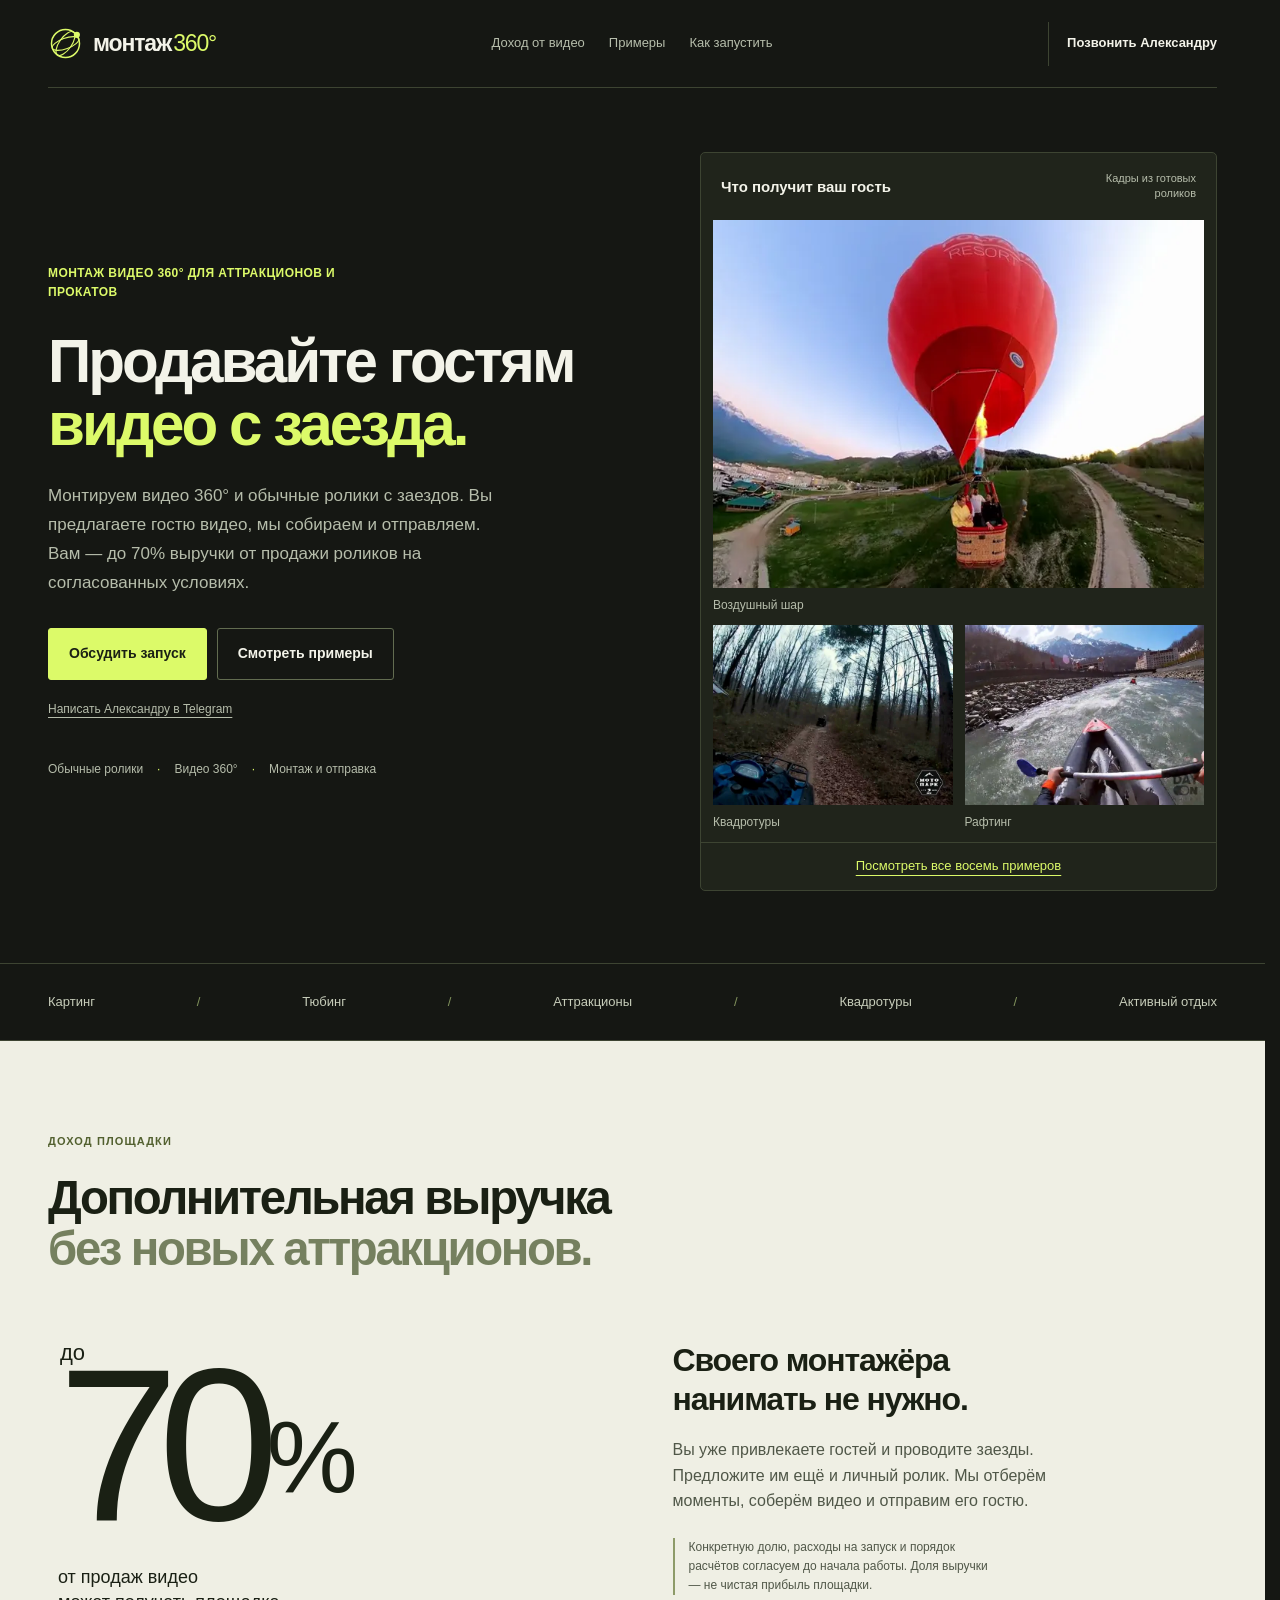
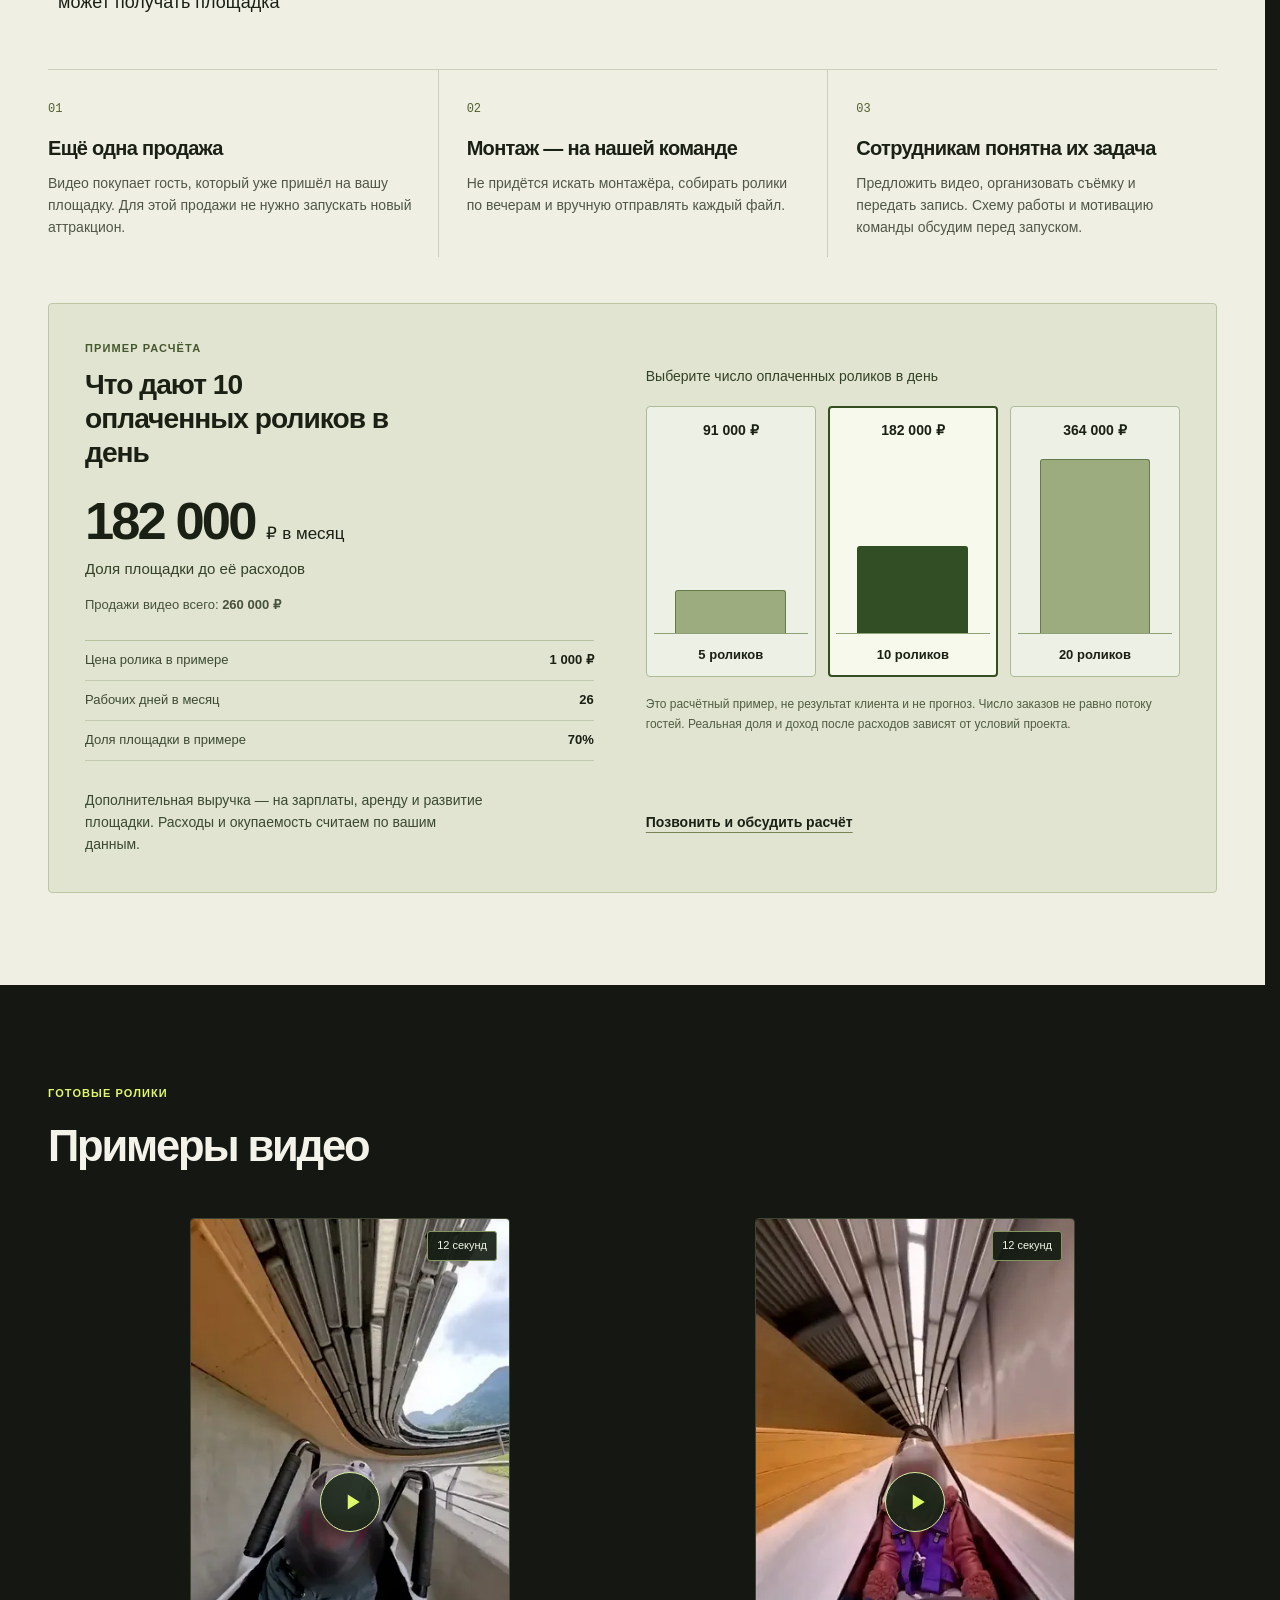
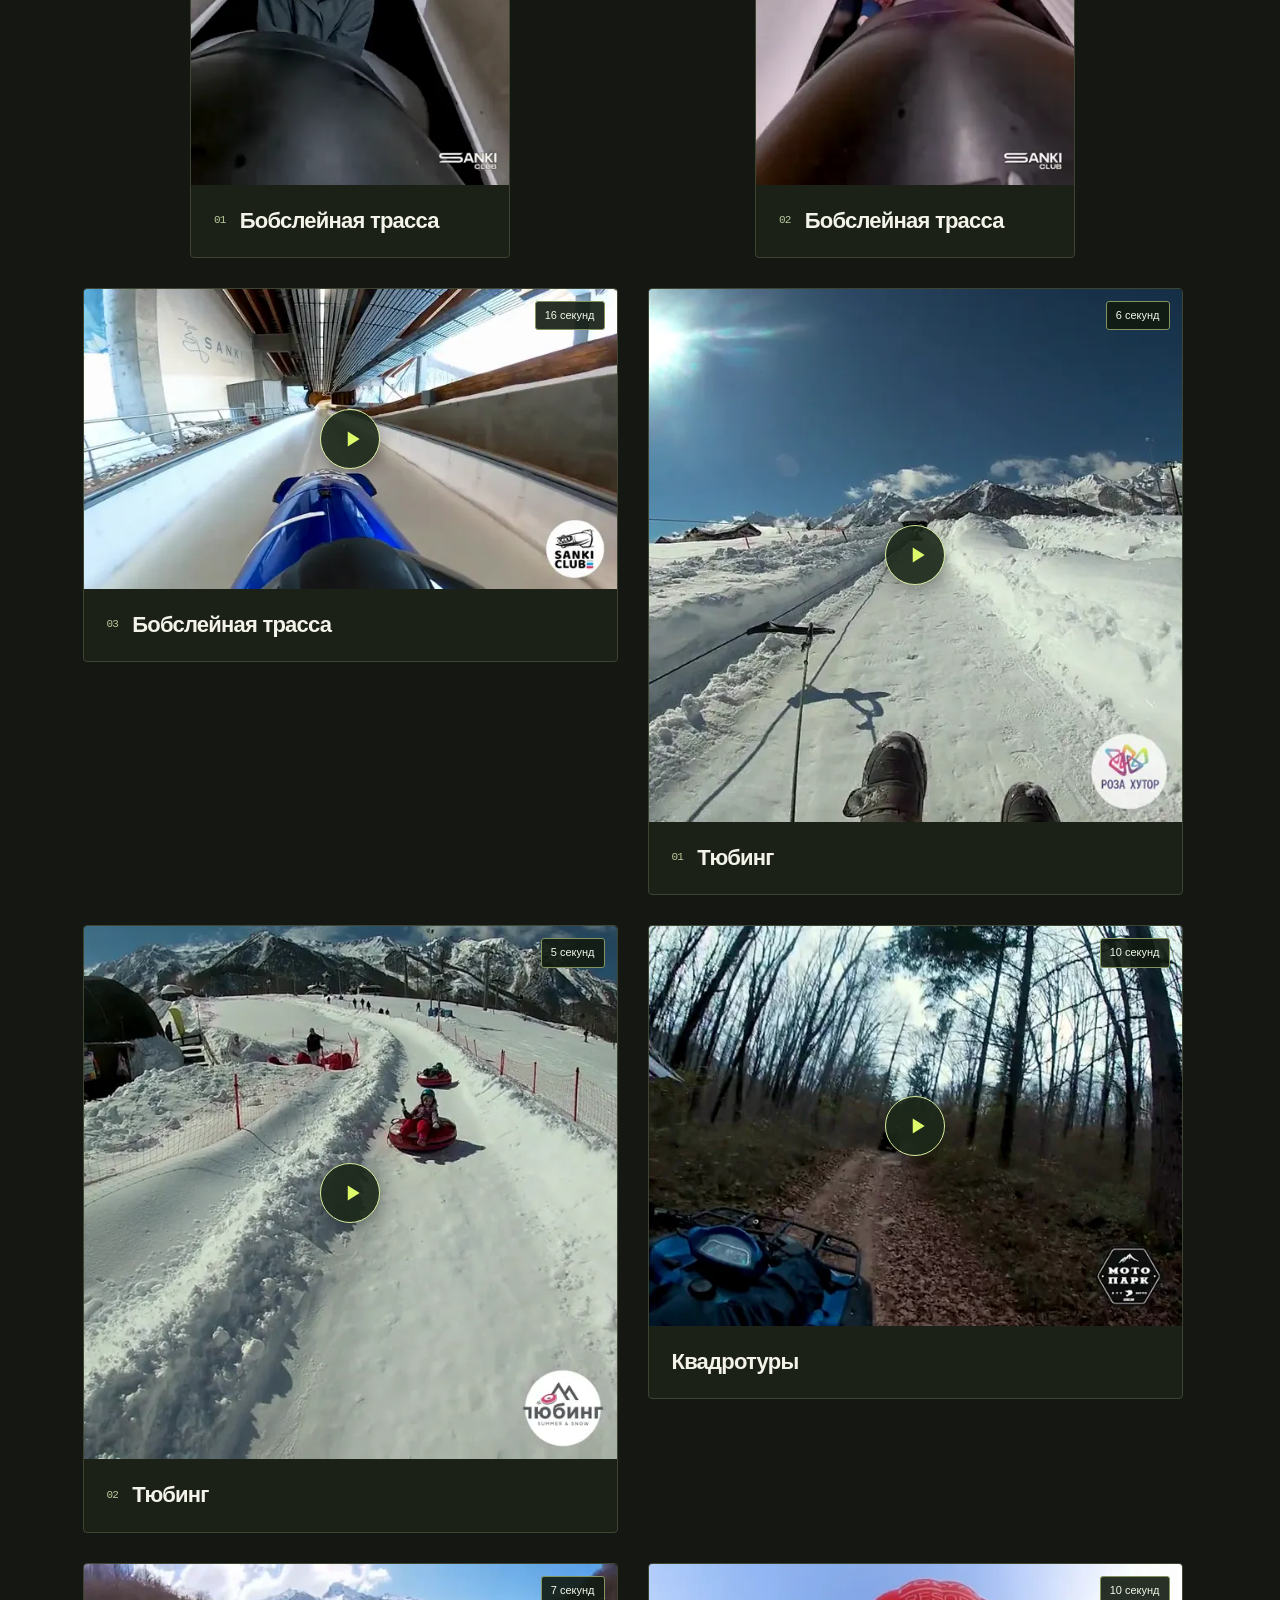
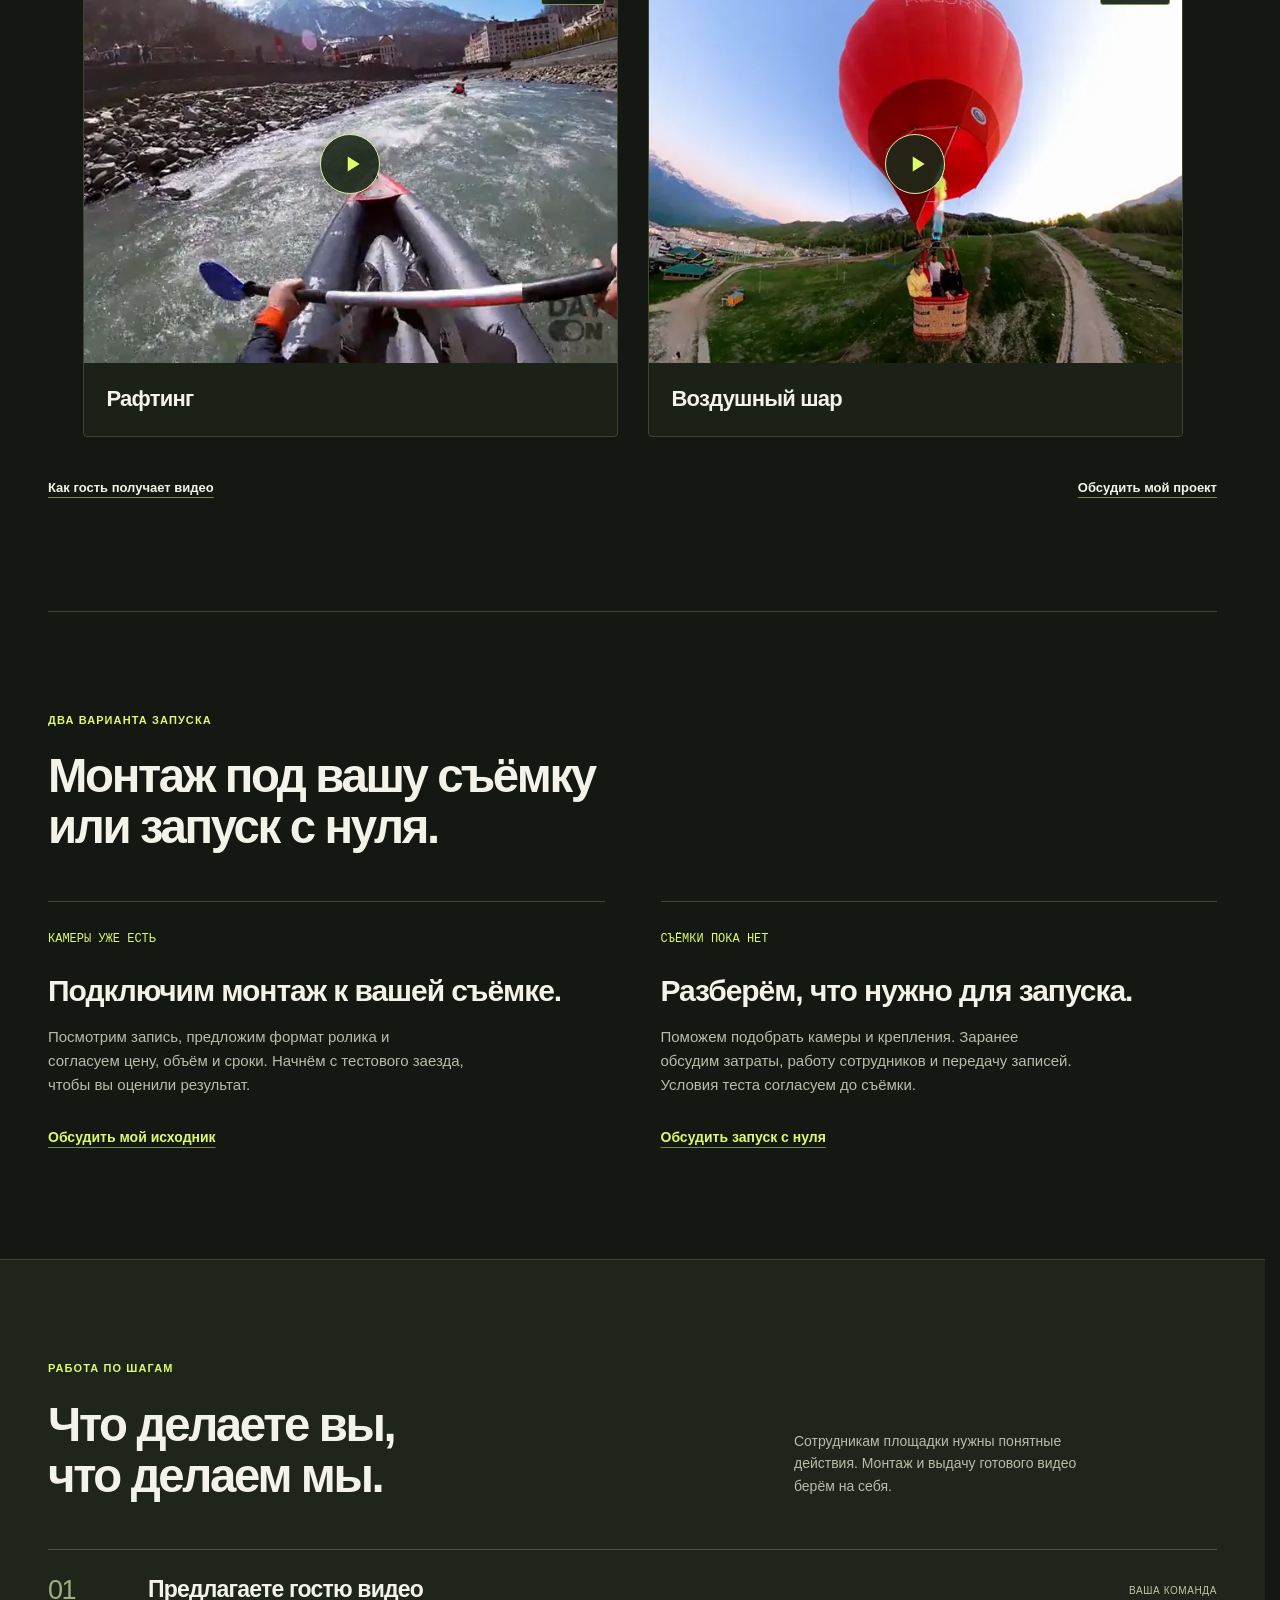
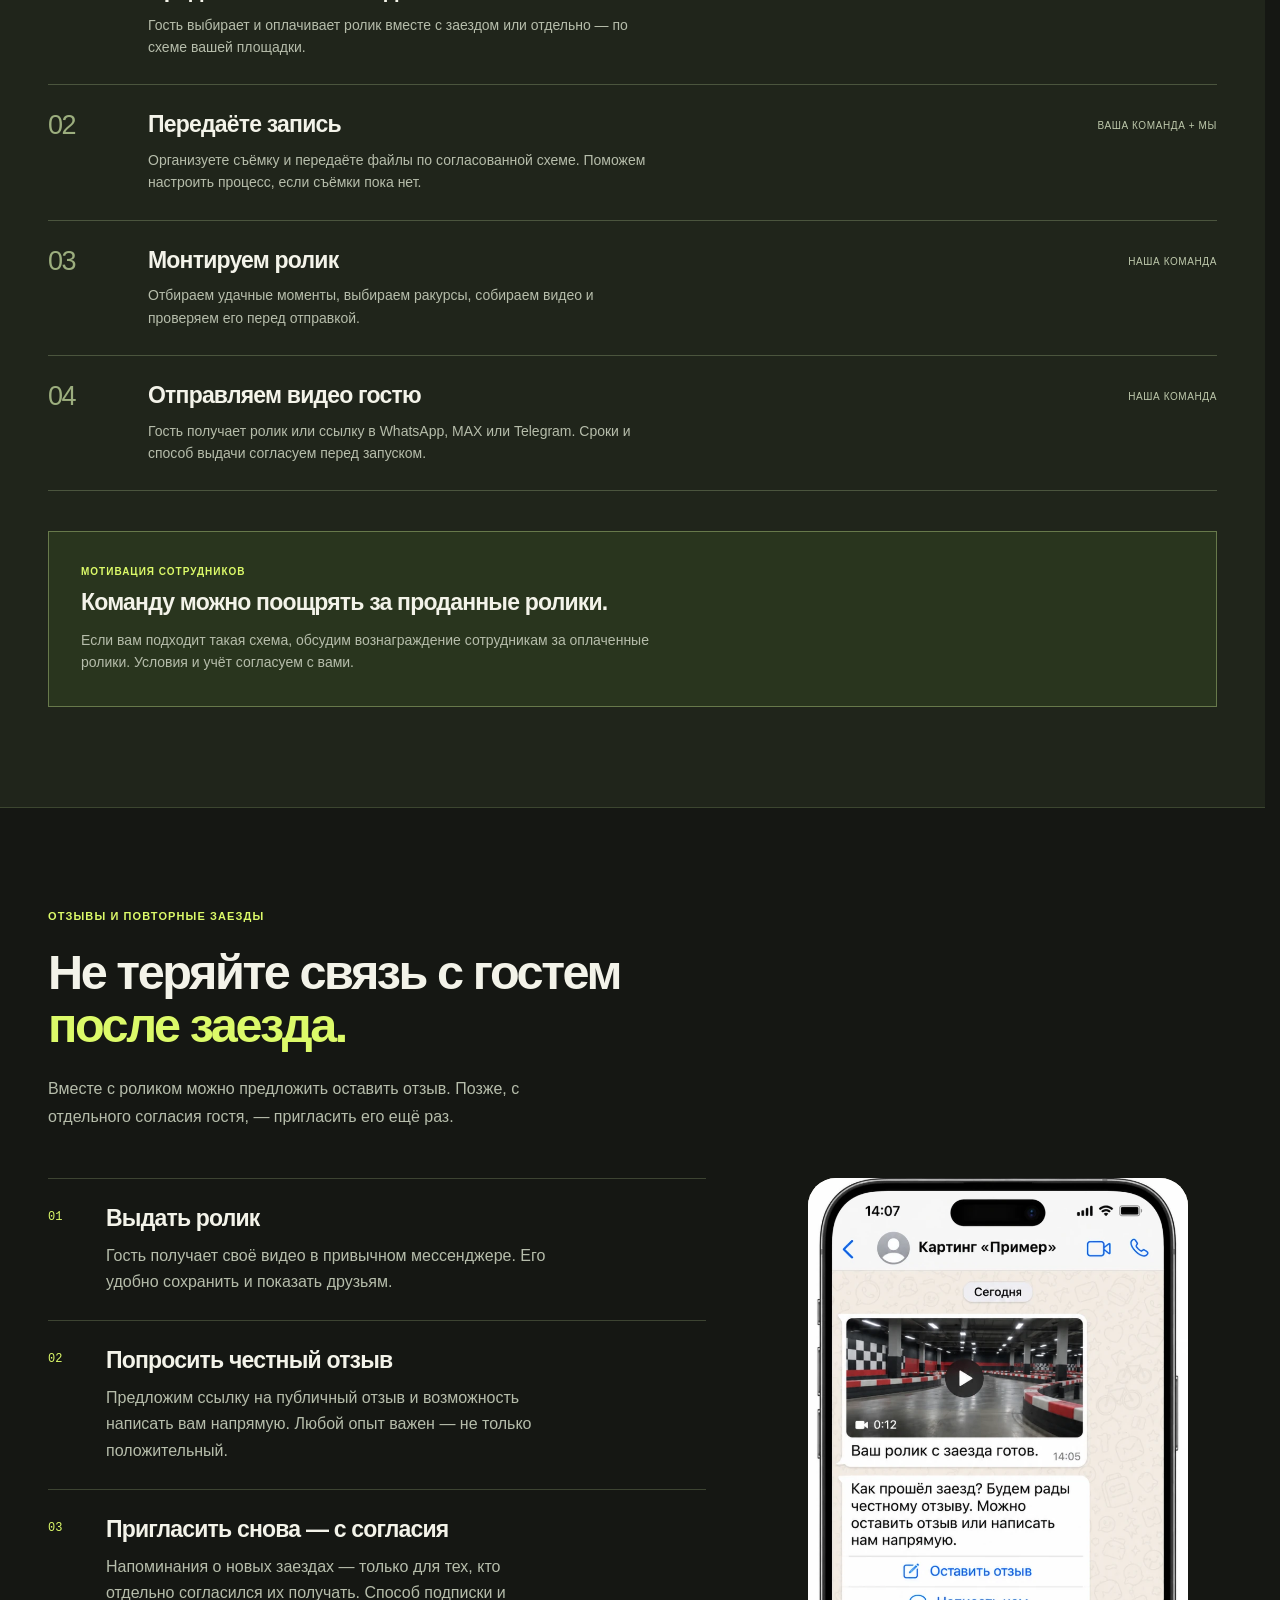
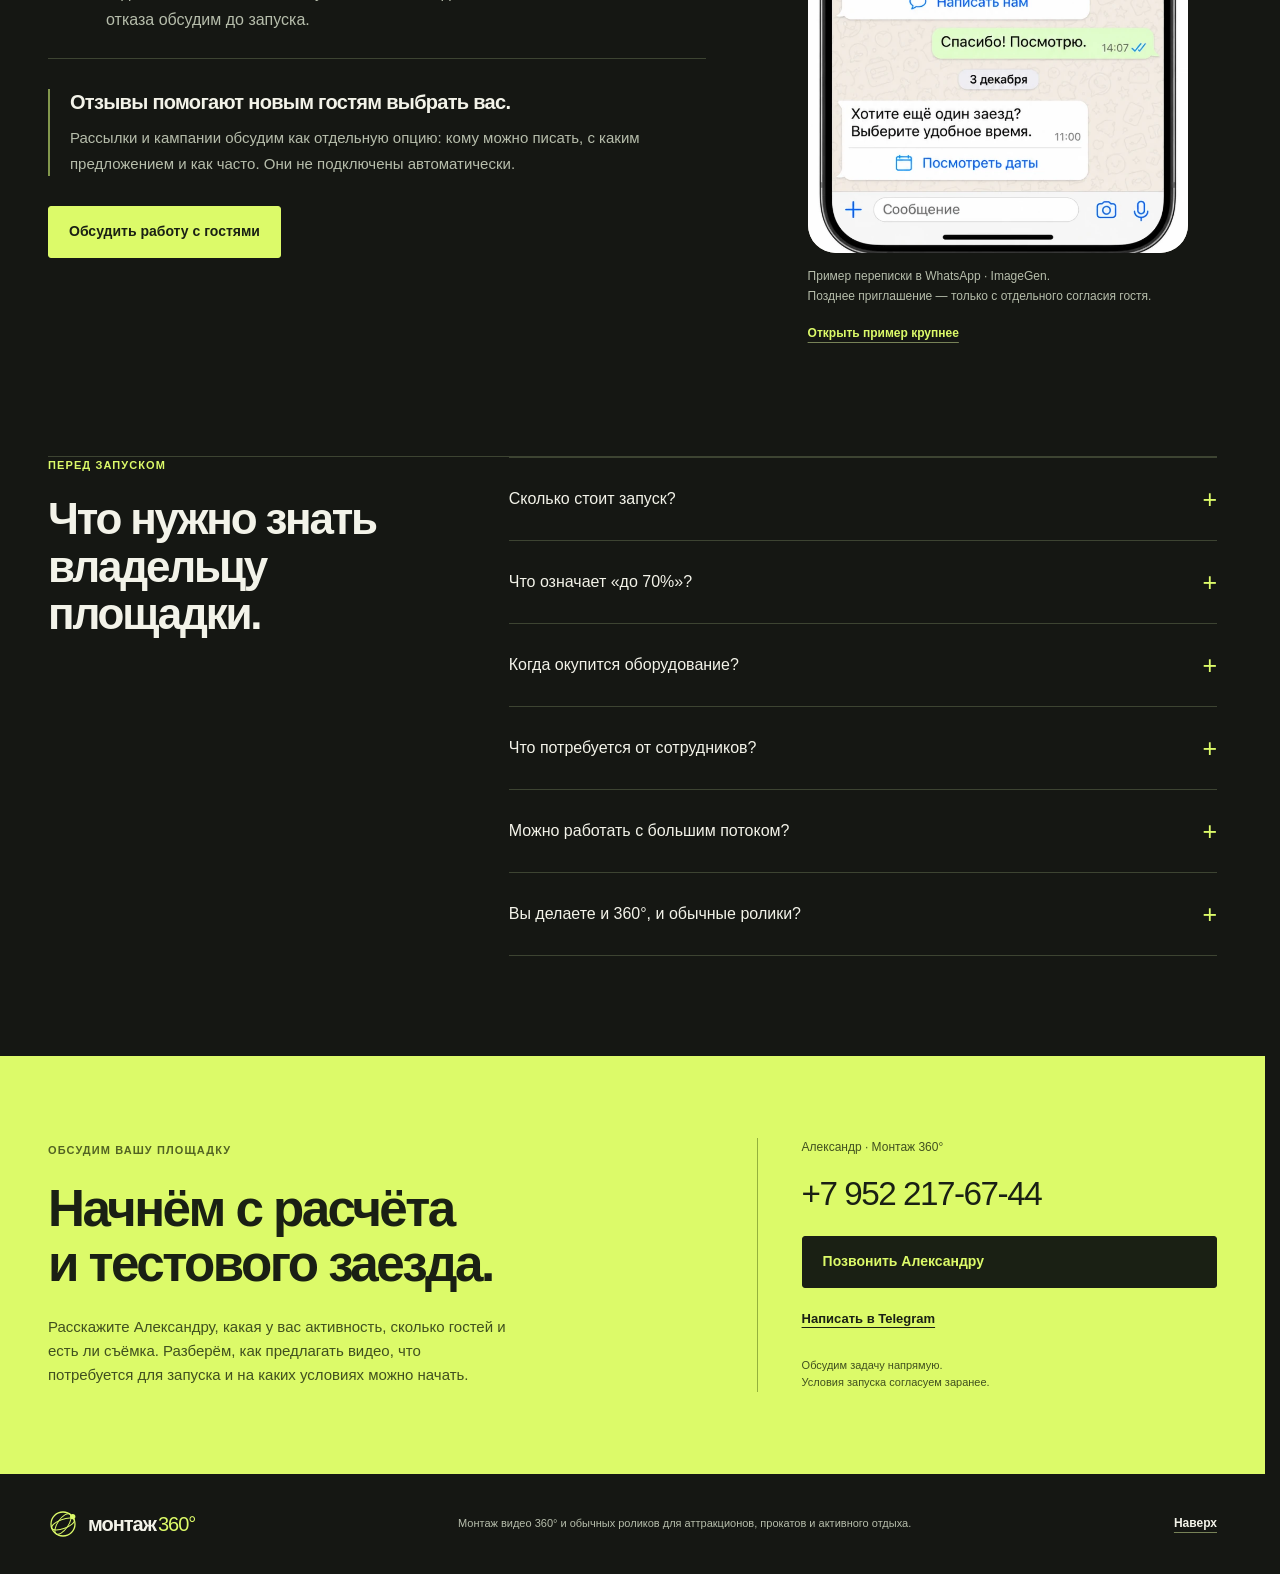
==== commit 75126604: "Focus homepage SEO on video editing for attractions and rentals" ====
--- a/index.html
+++ b/index.html
@@ -4,9 +4,20 @@
   <meta charset="utf-8">
   <meta name="viewport" content="width=device-width, initial-scale=1">
   <meta name="theme-color" content="#151713">
-  <meta name="description" content="Монтаж видео 360° и обычных роликов для гостей аттракционов. Вы продаёте видео, мы монтируем и отправляем. Площадке — до 70% выручки по согласованным условиям.">
-  <title>Монтаж видео 360° и роликов с заездов — Монтаж 360°</title>
+  <meta name="description" content="Монтаж видео 360° и обычных роликов для аттракционов и прокатов. Монтируем и отправляем видео гостям. Площадке — до 70% выручки по согласованным условиям.">
+  <title>Монтаж видео 360° для аттракционов и прокатов</title>
   <link rel="canonical" href="https://muchosun.github.io/montage-360-preview/">
+  <meta property="og:type" content="website">
+  <meta property="og:locale" content="ru_RU">
+  <meta property="og:site_name" content="Монтаж 360°">
+  <meta property="og:title" content="Монтаж видео 360° для аттракционов и прокатов">
+  <meta property="og:description" content="Монтируем и отправляем гостям видео с заездов. Площадке — до 70% выручки от продажи роликов по согласованным условиям.">
+  <meta property="og:url" content="https://muchosun.github.io/montage-360-preview/">
+  <meta property="og:image" content="https://muchosun.github.io/montage-360-preview/assets/share-preview.jpg">
+  <meta property="og:image:type" content="image/jpeg">
+  <meta property="og:image:width" content="640">
+  <meta property="og:image:height" content="480">
+  <meta property="og:image:alt" content="Кадр из готового видеопримера: красный воздушный шар над горной долиной.">
   <link rel="icon" href="assets/mark.svg" type="image/svg+xml">
   <link rel="stylesheet" href="styles.css">
   <link rel="stylesheet" href="examples.css?v=20261126-audio8">
@@ -27,9 +38,9 @@
   <main id="main">
     <section class="hero wrap" aria-labelledby="hero-title">
       <div class="hero-copy">
-        <p class="eyebrow">Монтаж видео 360° для картинга и аттракционов</p>
+        <p class="eyebrow">Монтаж видео 360° для аттракционов и прокатов</p>
         <h1 id="hero-title">Продавайте гостям<br><em>видео с заезда.</em></h1>
-        <p class="hero-description">Вы предлагаете гостю ролик, мы монтируем и отправляем его. Вам — до 70% выручки от продажи видео. Конкретную долю и условия запуска обсудим до старта.</p>
+        <p class="hero-description">Монтируем видео 360° и обычные ролики с заездов. Вы предлагаете гостю видео, мы собираем и отправляем. Вам — до 70% выручки от продажи роликов на согласованных условиях.</p>
         <div class="actions hero-actions"><a class="button" href="tel:+79522176744">Обсудить запуск</a><a class="button button-outline" href="#examples">Смотреть примеры</a></div>
         <a class="hero-telegram" href="https://t.me/GOODTOBEDONE">Написать Александру в Telegram</a>
         <div class="hero-tags" aria-label="Что делаем"><span>Обычные ролики</span><span>Видео 360°</span><span>Монтаж и отправка</span></div>
@@ -130,7 +141,7 @@
 
 
     <section class="section wrap start-section" id="start" aria-labelledby="start-title">
-      <div class="section-heading"><p class="eyebrow">Два варианта запуска</p><h2 id="start-title">Снимаете сами<br>или начинаете с нуля?</h2></div>
+      <div class="section-heading"><p class="eyebrow">Два варианта запуска</p><h2 id="start-title">Монтаж под вашу съёмку<br>или запуск с нуля.</h2></div>
       <div class="start-grid"><article><span class="index">КАМЕРЫ УЖЕ ЕСТЬ</span><h3>Подключим монтаж к вашей съёмке.</h3><p>Посмотрим запись, предложим формат ролика и согласуем цену, объём и сроки. Начнём с тестового заезда, чтобы вы оценили результат.</p><a class="text-link" href="https://t.me/GOODTOBEDONE">Обсудить мой исходник</a></article><article><span class="index">СЪЁМКИ ПОКА НЕТ</span><h3>Разберём, что нужно для запуска.</h3><p>Поможем подобрать камеры и крепления. Заранее обсудим затраты, работу сотрудников и передачу записей. Условия теста согласуем до съёмки.</p><a class="text-link" href="tel:+79522176744">Обсудить запуск с нуля</a></article></div>
     </section>
 
@@ -171,7 +182,7 @@
 
     <section class="contact-section" id="contact" aria-labelledby="contact-title"><div class="wrap contact-layout"><div><p class="eyebrow">Обсудим вашу площадку</p><h2 id="contact-title">Начнём с расчёта<br>и тестового заезда.</h2><p>Расскажите Александру, какая у вас активность, сколько гостей и есть ли съёмка. Разберём, как предлагать видео, что потребуется для запуска и на каких условиях можно начать.</p></div><div class="contact-card"><p class="contact-name">Александр · Монтаж 360°</p><a class="contact-phone" href="tel:+79522176744">+7 952 217-67-44</a><a class="button" href="tel:+79522176744">Позвонить Александру</a><div class="messenger-links"><a href="https://t.me/GOODTOBEDONE">Написать в Telegram</a><a data-contact="max" hidden>MAX</a></div><p class="contact-caption">Обсудим задачу напрямую.<br>Условия запуска согласуем заранее.</p></div></div></section>
   </main>
-  <footer class="site-footer wrap"><a class="brand" href="#top" aria-label="Монтаж 360° — в начало"><img src="assets/mark.svg" width="30" height="30" alt=""><span>монтаж<span class="brand-degree">360°</span></span></a><p>Монтаж видео для картинга, аттракционов и активного отдыха.</p><a class="text-link" href="#top">Наверх</a></footer>
+  <footer class="site-footer wrap"><a class="brand" href="#top" aria-label="Монтаж 360° — в начало"><img src="assets/mark.svg" width="30" height="30" alt=""><span>монтаж<span class="brand-degree">360°</span></span></a><p>Монтаж видео 360° и обычных роликов для аттракционов, прокатов и активного отдыха.</p><a class="text-link" href="#top">Наверх</a></footer>
   <div class="mobile-contact"><a class="button" href="tel:+79522176744">Обсудить запуск по телефону</a></div>
 </body>
 </html>
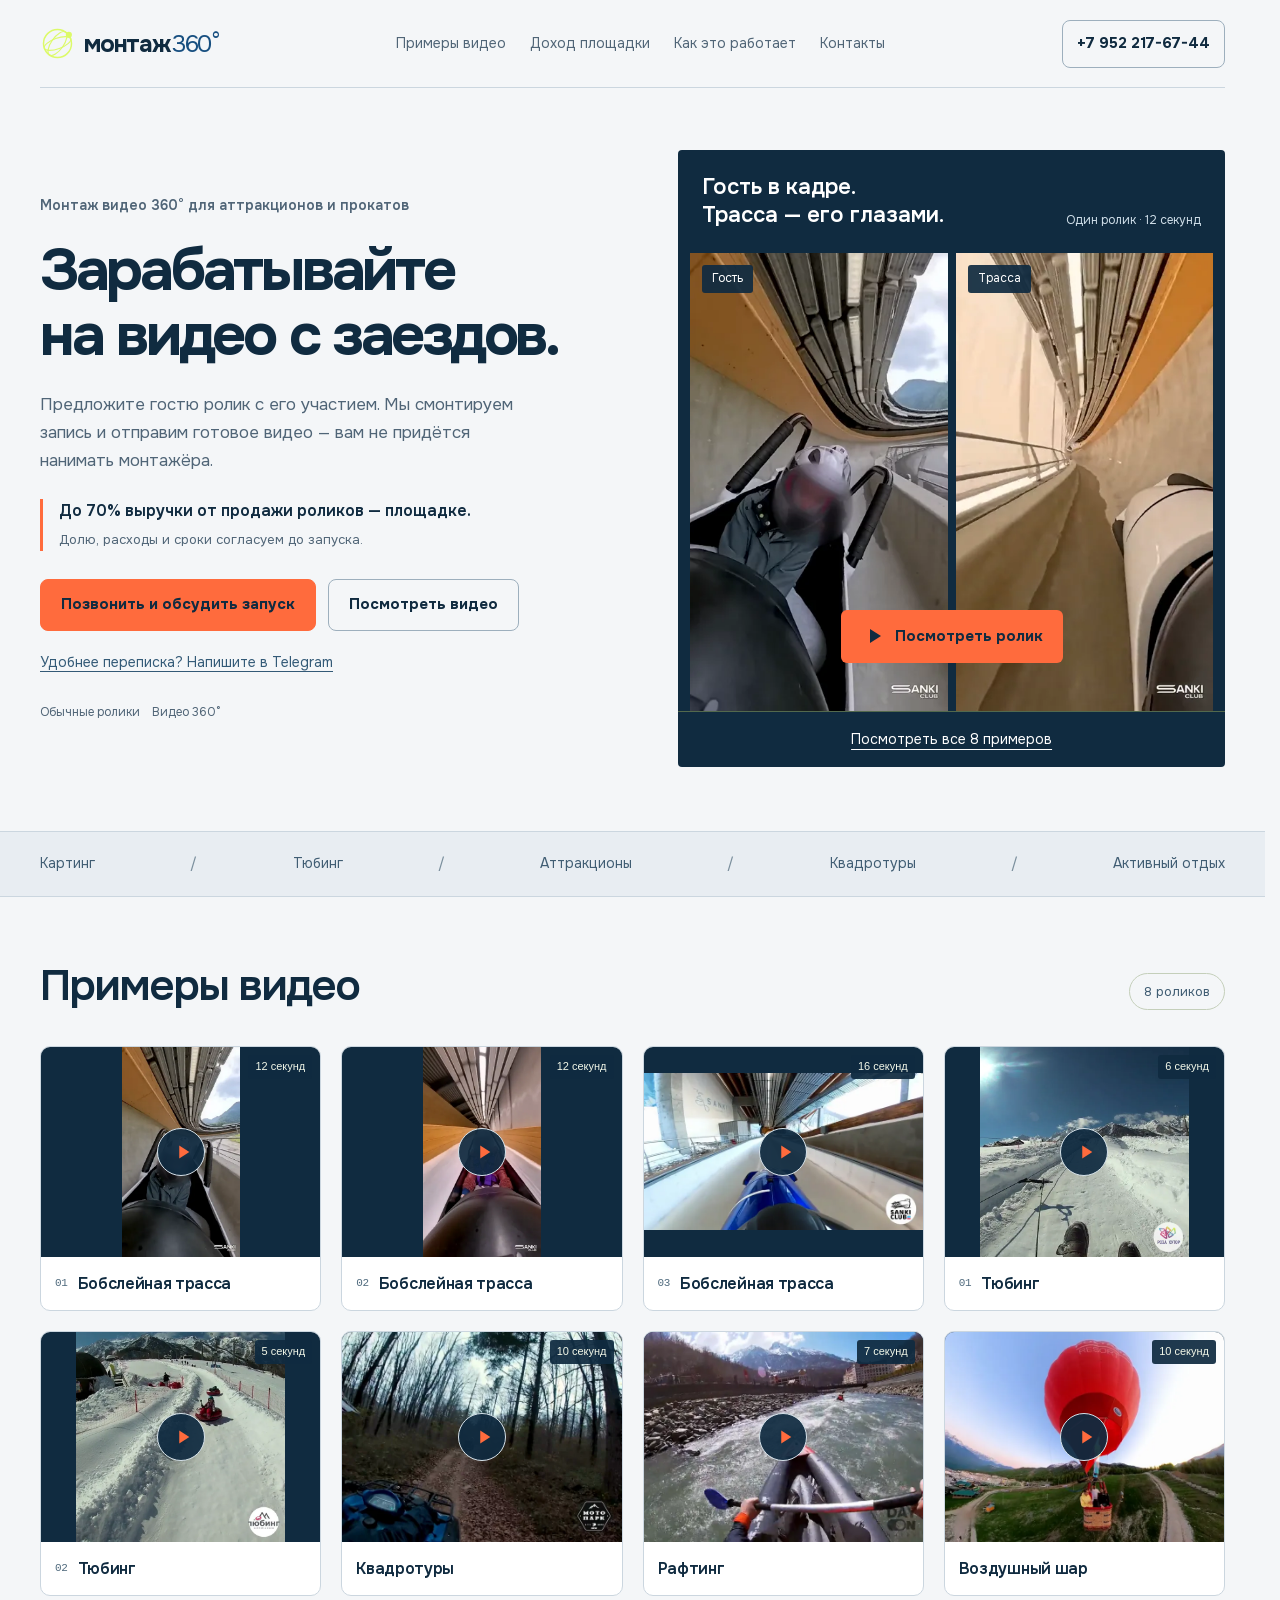
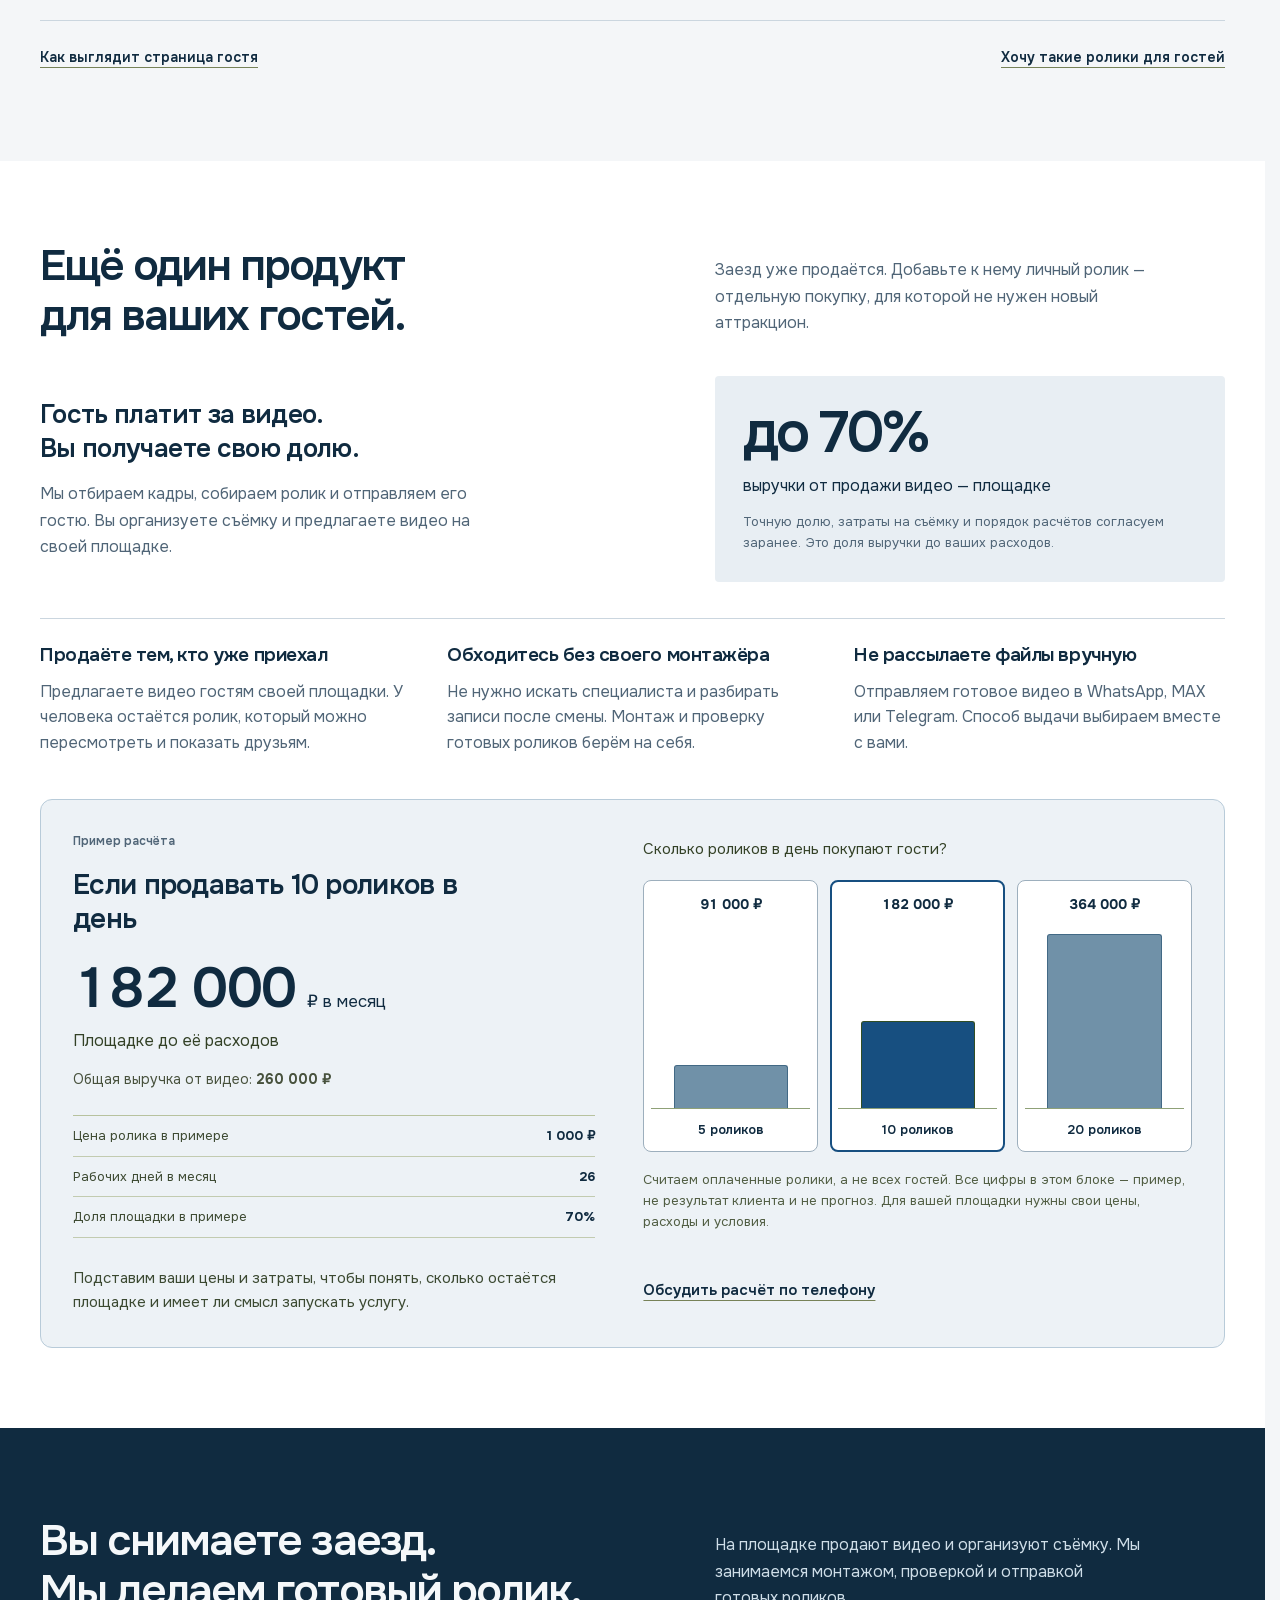
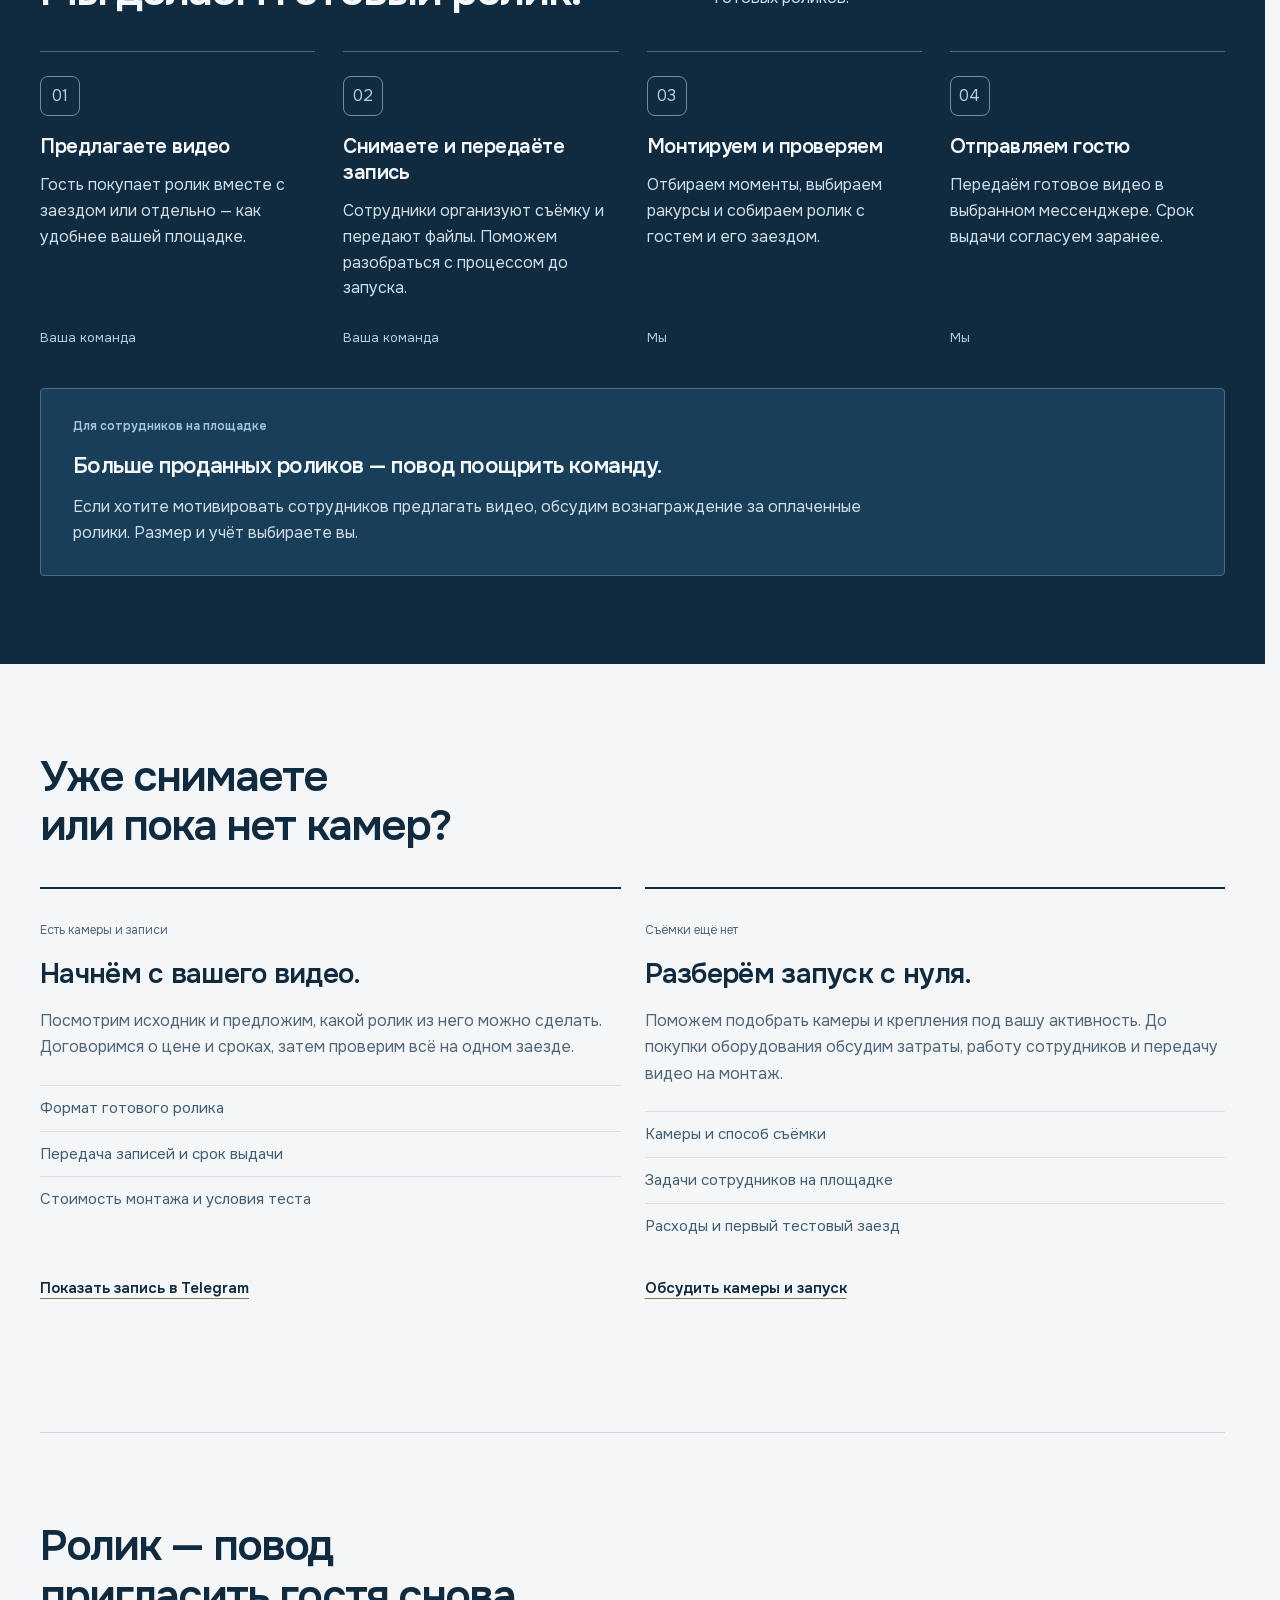
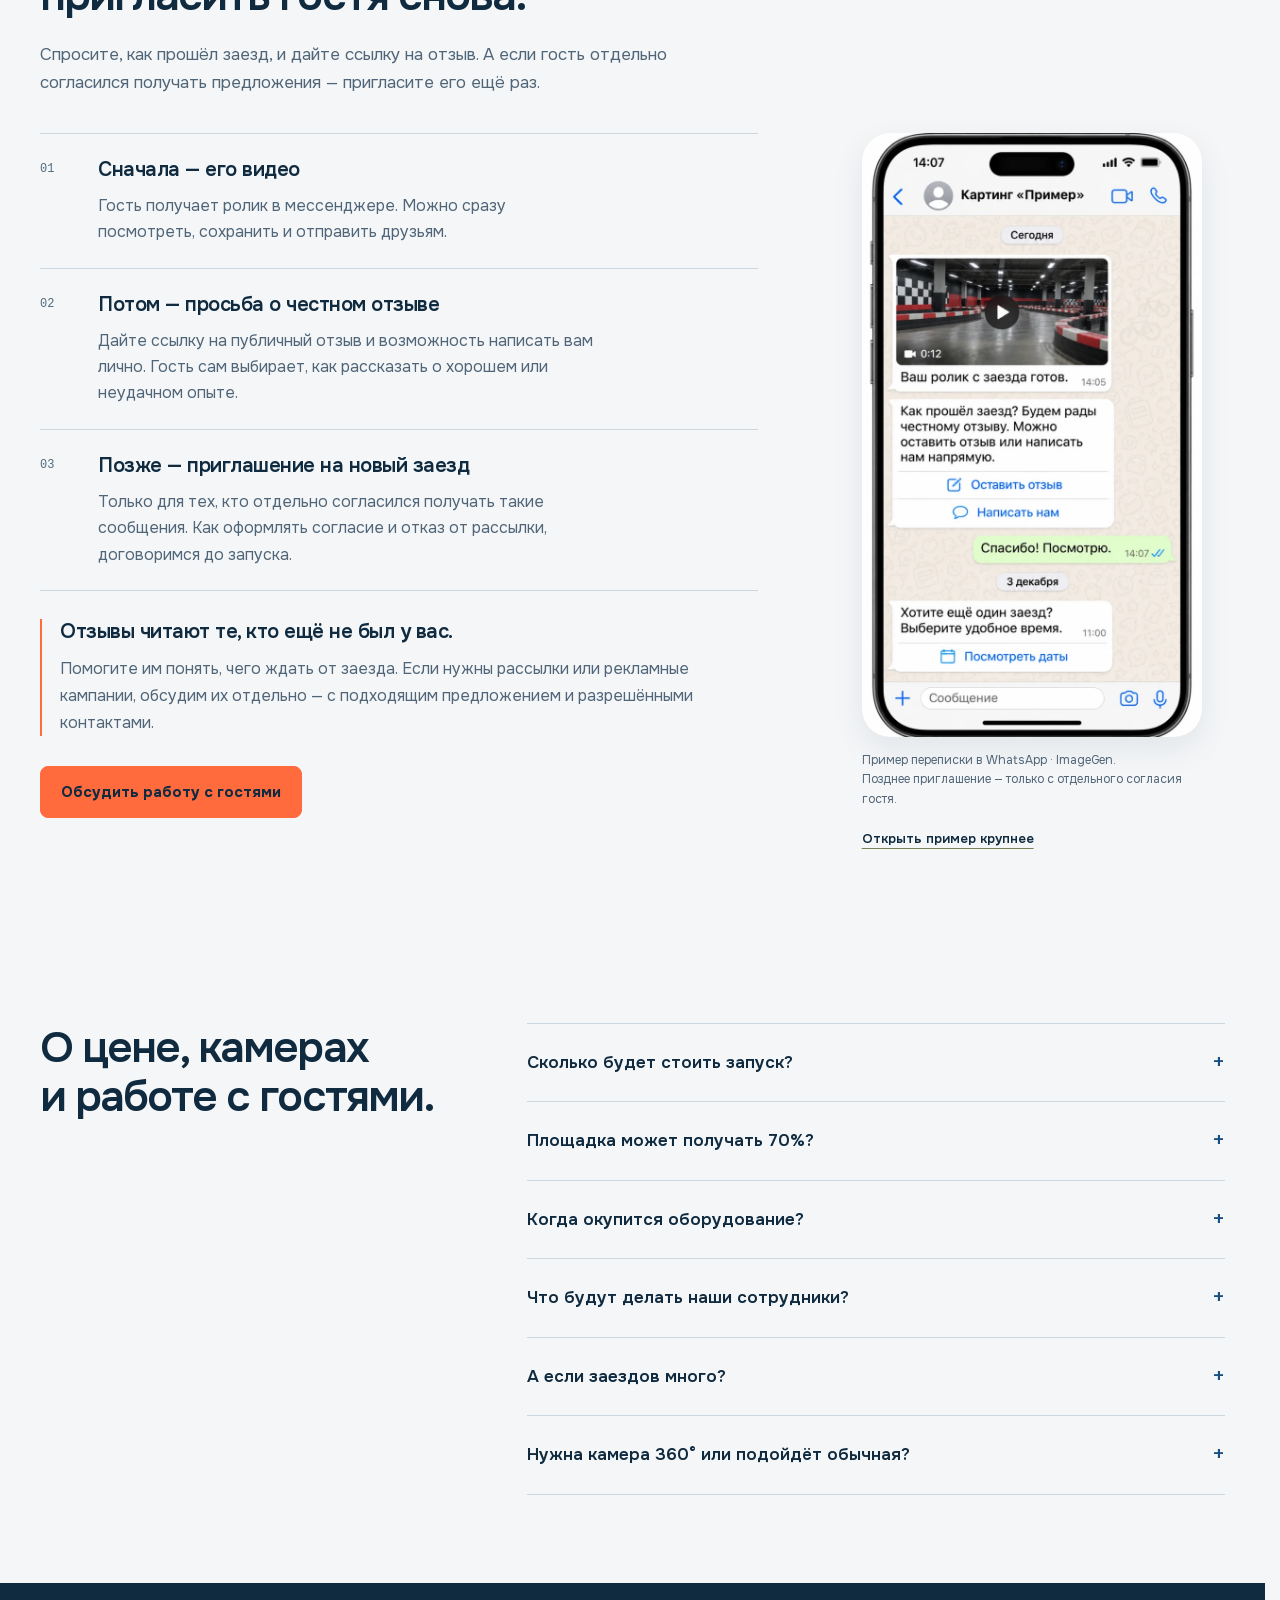
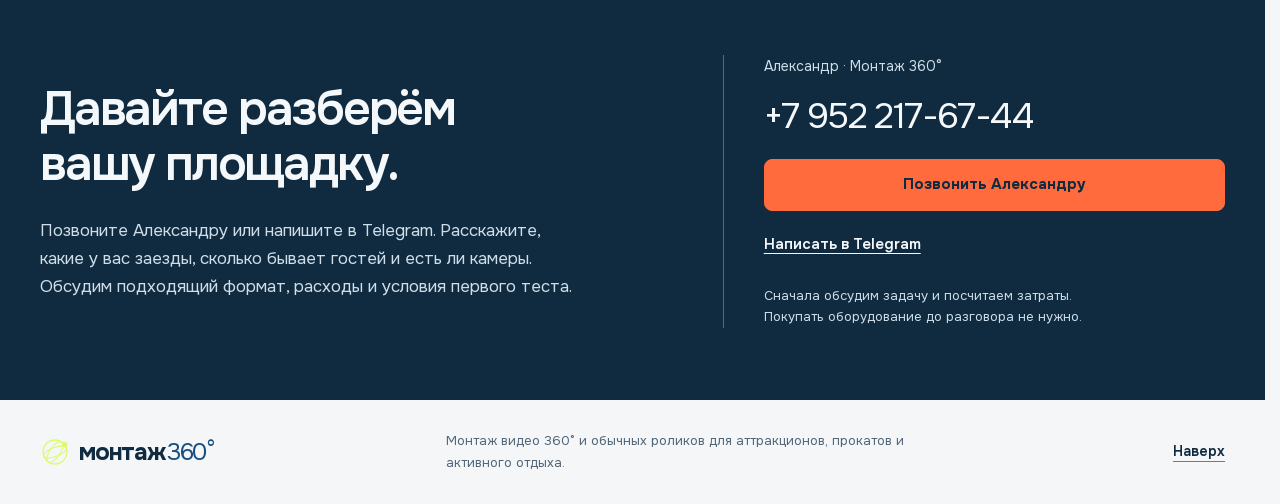
==== commit 39a871d2: "Refine the Russian B2B offer and ride-focused visual design" ====
--- a/index.html
+++ b/index.html
@@ -3,17 +3,17 @@
 <head>
   <meta charset="utf-8">
   <meta name="viewport" content="width=device-width, initial-scale=1">
-  <meta name="theme-color" content="#151713">
+  <meta name="theme-color" content="#f4f6f8">
   <meta name="description" content="Монтаж видео 360° и обычных роликов для аттракционов и прокатов. Монтируем и отправляем видео гостям. Площадке — до 70% выручки по согласованным условиям.">
   <title>Монтаж видео 360° для аттракционов и прокатов</title>
-  <link rel="canonical" href="https://muchosun.github.io/montage-360-preview/">
+  <link rel="canonical" href="https://montazh360.ru/">
   <meta property="og:type" content="website">
   <meta property="og:locale" content="ru_RU">
   <meta property="og:site_name" content="Монтаж 360°">
   <meta property="og:title" content="Монтаж видео 360° для аттракционов и прокатов">
   <meta property="og:description" content="Монтируем и отправляем гостям видео с заездов. Площадке — до 70% выручки от продажи роликов по согласованным условиям.">
-  <meta property="og:url" content="https://muchosun.github.io/montage-360-preview/">
-  <meta property="og:image" content="https://muchosun.github.io/montage-360-preview/assets/share-preview.jpg">
+  <meta property="og:url" content="https://montazh360.ru/">
+  <meta property="og:image" content="https://montazh360.ru/assets/share-preview.jpg">
   <meta property="og:image:type" content="image/jpeg">
   <meta property="og:image:width" content="640">
   <meta property="og:image:height" content="480">
@@ -23,62 +23,48 @@
   <link rel="stylesheet" href="examples.css?v=20261126-audio8">
   <link rel="stylesheet" href="sales-after-ride.css?v=20261126-sales1">
   <link rel="stylesheet" href="sales-rewrite.css?v=20261126-sales1">
+  <link rel="preload" href="assets/fonts/onest-cyrillic.woff2" as="font" type="font/woff2" crossorigin>
+  <link rel="stylesheet" href="ux.css?v=20261128-ux2">
   <script src="site-config.js" defer></script>
   <script src="site.js" defer></script>
   <script src="examples.js?v=20261126-audio8" defer></script>
   <script src="economics.js?v=20261126-sales1" defer></script>
+  <script src="ux.js?v=20261128-ux1" defer></script>
+  <script src="analytics-config.js?v=20261128-ux1" defer></script>
+  <script src="analytics.js?v=20261128-ux1" defer></script>
 </head>
-<body id="top">
+<body id="top" class="venue-site">
   <a class="skip-link" href="#main">Перейти к содержанию</a>
   <header class="site-header wrap">
     <a class="brand" href="#top" aria-label="Монтаж 360° — в начало"><img src="assets/mark.svg" width="35" height="35" alt=""><span>монтаж<span class="brand-degree">360°</span></span></a>
-    <nav class="desktop-nav" aria-label="Основная навигация"><a href="#benefit">Доход от видео</a><a href="#examples">Примеры</a><a href="#process">Как запустить</a></nav>
-    <a class="header-contact" href="tel:+79522176744">Позвонить Александру</a>
+    <nav class="desktop-nav" aria-label="Основная навигация"><a href="#examples">Примеры видео</a><a href="#benefit">Доход площадки</a><a href="#process">Как это работает</a><a href="#contact">Контакты</a></nav>
+    <a class="header-contact" href="tel:+79522176744" aria-label="Позвонить Александру: +7 952 217-67-44">+7 952 217-67-44</a>
   </header>
   <main id="main">
     <section class="hero wrap" aria-labelledby="hero-title">
       <div class="hero-copy">
         <p class="eyebrow">Монтаж видео 360° для аттракционов и прокатов</p>
-        <h1 id="hero-title">Продавайте гостям<br><em>видео с заезда.</em></h1>
-        <p class="hero-description">Монтируем видео 360° и обычные ролики с заездов. Вы предлагаете гостю видео, мы собираем и отправляем. Вам — до 70% выручки от продажи роликов на согласованных условиях.</p>
-        <div class="actions hero-actions"><a class="button" href="tel:+79522176744">Обсудить запуск</a><a class="button button-outline" href="#examples">Смотреть примеры</a></div>
-        <a class="hero-telegram" href="https://t.me/GOODTOBEDONE">Написать Александру в Telegram</a>
-        <div class="hero-tags" aria-label="Что делаем"><span>Обычные ролики</span><span>Видео 360°</span><span>Монтаж и отправка</span></div>
+        <h1 id="hero-title">Зарабатывайте<br><em>на видео с заездов.</em></h1>
+        <p class="hero-description">Предложите гостю ролик с его участием. Мы смонтируем запись и отправим готовое видео — вам не придётся нанимать монтажёра.</p>
+        <p class="hero-share"><strong>До 70% выручки от продажи роликов — площадке.</strong><span>Долю, расходы и сроки согласуем до запуска.</span></p>
+        <div class="actions hero-actions"><a class="button" href="tel:+79522176744">Позвонить и обсудить запуск</a><a class="button button-outline" href="#examples">Посмотреть видео</a></div>
+        <a class="hero-telegram" href="https://t.me/GOODTOBEDONE">Удобнее переписка? Напишите в Telegram</a>
+        <div class="hero-tags" aria-label="Форматы видео"><span>Обычные ролики</span><span>Видео 360°</span></div>
       </div>
       <figure class="hero-proof">
-        <figcaption class="hero-proof-heading"><strong>Что получит ваш гость</strong><span>Кадры из готовых роликов</span></figcaption>
-        <div class="hero-proof-main"><img src="assets/examples/balloon.webp?v=20261126-audio8" width="640" height="480" fetchpriority="high" alt="Кадр из примера: воздушный шар над горной долиной."><span>Воздушный шар</span></div>
-        <div class="hero-proof-pair"><div><img src="assets/examples/atv-tour-preview.webp?v=20261126-sales1" width="640" height="480" alt="Кадр из примера квадротура на лесном маршруте."><span>Квадротуры</span></div><div><img src="assets/examples/rafting.webp?v=20261126-audio8" width="640" height="480" alt="Кадр из примера сплава по реке."><span>Рафтинг</span></div></div>
-        <a class="hero-proof-link" href="#examples">Посмотреть все восемь примеров</a>
+        <figcaption class="hero-proof-heading"><strong>Гость в кадре.<br>Трасса — его глазами.</strong><span>Один ролик · 12 секунд</span></figcaption>
+        <a class="hero-reframe" href="assets/examples/sanki-warm-pov.mp4?v=20261126-audio8" data-preview-id="example-sanki-warm-pov" aria-label="Посмотреть ролик: гость и поворот камеры к бобслейной трассе, 12 секунд">
+          <span class="reframe-shot"><img src="assets/hero-guest.webp" width="360" height="640" fetchpriority="high" alt="Гость в бобе во время заезда. Лицо обезличено."><span>Гость</span></span>
+          <span class="reframe-shot"><img src="assets/hero-track.webp" width="360" height="640" alt="Вид вперёд на ту же бобслейную трассу после поворота камеры."><span>Трасса</span></span>
+          <span class="reframe-play"><svg viewBox="0 0 24 24" aria-hidden="true"><path d="m9 5 11 7L9 19V5Z" fill="currentColor"/></svg>Посмотреть ролик</span>
+        </a>
+        <a class="hero-proof-link" href="#examples">Посмотреть все 8 примеров</a>
       </figure>
     </section>
     <div class="activity-strip" aria-label="Для каких площадок"><div class="wrap"><span>Картинг</span><i aria-hidden="true">/</i><span>Тюбинг</span><i aria-hidden="true">/</i><span>Аттракционы</span><i aria-hidden="true">/</i><span>Квадротуры</span><i aria-hidden="true">/</i><span>Активный отдых</span></div></div>
 
-    <section class="benefit light-section" id="benefit" aria-labelledby="benefit-title"><div class="wrap">
-      <div class="section-heading"><p class="eyebrow">Доход площадки</p><h2 id="benefit-title">Дополнительная выручка<br><span class="muted-heading">без новых аттракционов.</span></h2></div>
-      <div class="revenue-layout">
-        <div class="revenue-number"><span>до</span><strong>70<span>%</span></strong><p>от продаж видео<br>может получать площадка</p></div>
-        <div class="revenue-copy"><h3>Своего монтажёра<br>нанимать не нужно.</h3><p>Вы уже привлекаете гостей и проводите заезды. Предложите им ещё и личный ролик. Мы отберём моменты, соберём видео и отправим его гостю.</p><p class="terms-note">Конкретную долю, расходы на запуск и порядок расчётов согласуем до начала работы. Доля выручки — не чистая прибыль площадки.</p></div>
-      </div>
-      <div class="benefit-grid">
-        <article><span class="index">01</span><h3>Ещё одна продажа</h3><p>Видео покупает гость, который уже пришёл на вашу площадку. Для этой продажи не нужно запускать новый аттракцион.</p></article>
-        <article><span class="index">02</span><h3>Монтаж — на нашей команде</h3><p>Не придётся искать монтажёра, собирать ролики по вечерам и вручную отправлять каждый файл.</p></article>
-        <article><span class="index">03</span><h3>Сотрудникам понятна их задача</h3><p>Предложить видео, организовать съёмку и передать запись. Схему работы и мотивацию команды обсудим перед запуском.</p></article>
-      </div>
-      <section class="sales-economics" aria-labelledby="calculation-title" data-price="1000" data-days="26" data-share="0.7">
-        <div class="calculation-copy"><p class="eyebrow">Пример расчёта</p><h3 id="calculation-title">Что дают <span data-order-count>10</span> оплаченных роликов в день</h3><p class="calculation-result"><output data-venue-revenue aria-label="Доля площадки в расчётном примере">182 000</output><span>₽ в месяц</span></p><p class="calculation-result-label">Доля площадки до её расходов</p><p class="calculation-total">Продажи видео всего: <strong data-total-revenue>260 000 ₽</strong></p>
-          <dl class="calculation-assumptions" id="calculation-assumptions"><div><dt>Цена ролика в примере</dt><dd>1 000 ₽</dd></div><div><dt>Рабочих дней в месяц</dt><dd>26</dd></div><div><dt>Доля площадки в примере</dt><dd>70%</dd></div></dl>
-        </div>
-        <div class="calculation-chart"><p class="calculation-chart-title">Выберите число оплаченных роликов в день</p><div class="scenario-bars" role="group" aria-label="Три расчётных сценария" aria-describedby="calculation-assumptions calculation-note">
-          <button type="button" class="scenario" data-orders="5" aria-pressed="false" disabled><span class="scenario-value">91 000 ₽</span><span class="scenario-track"><span class="scenario-column" style="--level:25%"></span></span><span class="scenario-label">5 роликов</span></button>
-          <button type="button" class="scenario is-selected" data-orders="10" aria-pressed="true" disabled><span class="scenario-value">182 000 ₽</span><span class="scenario-track"><span class="scenario-column" style="--level:50%"></span></span><span class="scenario-label">10 роликов</span></button>
-          <button type="button" class="scenario" data-orders="20" aria-pressed="false" disabled><span class="scenario-value">364 000 ₽</span><span class="scenario-track"><span class="scenario-column" style="--level:100%"></span></span><span class="scenario-label">20 роликов</span></button>
-        </div><p class="calculation-note" id="calculation-note">Это расчётный пример, не результат клиента и не прогноз. Число заказов не равно потоку гостей. Реальная доля и доход после расходов зависят от условий проекта.</p></div>
-        <p class="calculation-business">Дополнительная выручка — на зарплаты, аренду и развитие площадки. Расходы и окупаемость считаем по вашим данным.</p><a class="text-link" href="tel:+79522176744">Позвонить и обсудить расчёт</a>
-      </section>
-    </div></section>
     <section class="section wrap examples" id="examples" aria-labelledby="examples-title">
-      <div class="section-heading"><p class="eyebrow">Готовые ролики</p><h2 id="examples-title">Примеры видео</h2></div>
+      <div class="section-heading examples-heading"><div><h2 id="examples-title">Примеры видео</h2></div><span class="examples-count">8 роликов</span></div>
       <div class="examples-grid">
        <article class="example-card is-portrait" id="example-sanki-warm-pov">
         <a class="example-open" href="assets/examples/sanki-warm-pov.mp4?v=20261126-audio8" data-example data-title="Бобслейная трасса · 1" data-width="720" data-height="1280" data-duration="12 секунд" data-sound="Оригинальная дорожка" data-poster="assets/examples/sanki-warm-pov.webp?v=20261126-audio8" aria-label="Смотреть: Бобслейная трасса · 1, 12 секунд">
@@ -129,7 +115,7 @@
         </a>
        </article>
       </div>
-      <div class="examples-links"><a class="text-link" href="guest.html">Как гость получает видео </a><a class="text-link" href="tel:+79522176744">Обсудить мой проект </a></div>
+      <div class="examples-links"><a class="text-link" href="guest.html">Как выглядит страница гостя</a><a class="text-link" href="tel:+79522176744">Хочу такие ролики для гостей</a></div>
     </section>
     <dialog class="example-viewer" id="example-viewer" aria-labelledby="example-viewer-title" aria-describedby="example-viewer-note">
       <div class="viewer-heading"><div><p class="eyebrow">Пример видео для гостя</p><h2 id="example-viewer-title"></h2></div><button class="viewer-close" type="button" aria-label="Закрыть видео">×</button></div>
@@ -140,47 +126,73 @@
     </dialog>
 
 
+    <section class="benefit light-section" id="benefit" aria-labelledby="benefit-title"><div class="wrap">
+      <div class="section-heading heading-split"><div><h2 id="benefit-title">Ещё один продукт<br>для ваших гостей.</h2></div><p>Заезд уже продаётся. Добавьте к нему личный ролик — отдельную покупку, для которой не нужен новый аттракцион.</p></div>
+      <div class="revenue-layout">
+        <div class="revenue-copy"><h3>Гость платит за видео.<br>Вы получаете свою долю.</h3><p>Мы отбираем кадры, собираем ролик и отправляем его гостю. Вы организуете съёмку и предлагаете видео на своей площадке.</p></div>
+        <div class="revenue-number"><strong>до 70%</strong><p>выручки от продажи видео — площадке</p><span>Точную долю, затраты на съёмку и порядок расчётов согласуем заранее. Это доля выручки до ваших расходов.</span></div>
+      </div>
+      <div class="benefit-grid">
+        <article><h3>Продаёте тем, кто уже приехал</h3><p>Предлагаете видео гостям своей площадки. У человека остаётся ролик, который можно пересмотреть и показать друзьям.</p></article>
+        <article><h3>Обходитесь без своего монтажёра</h3><p>Не нужно искать специалиста и разбирать записи после смены. Монтаж и проверку готовых роликов берём на себя.</p></article>
+        <article><h3>Не рассылаете файлы вручную</h3><p>Отправляем готовое видео в WhatsApp, MAX или Telegram. Способ выдачи выбираем вместе с вами.</p></article>
+      </div>
+      <section class="sales-economics" aria-labelledby="calculation-title" data-price="1000" data-days="26" data-share="0.7">
+        <div class="calculation-copy"><p class="eyebrow">Пример расчёта</p><h3 id="calculation-title">Если продавать <span data-order-count>10</span> роликов в день</h3><p class="calculation-result"><output data-venue-revenue aria-label="Доля площадки в расчётном примере" aria-live="polite" aria-atomic="true">182 000</output><span>₽ в месяц</span></p><p class="calculation-result-label">Площадке до её расходов</p><p class="calculation-total">Общая выручка от видео: <strong data-total-revenue>260 000 ₽</strong></p>
+          <dl class="calculation-assumptions" id="calculation-assumptions"><div><dt>Цена ролика в примере</dt><dd>1 000 ₽</dd></div><div><dt>Рабочих дней в месяц</dt><dd>26</dd></div><div><dt>Доля площадки в примере</dt><dd>70%</dd></div></dl>
+        </div>
+        <div class="calculation-chart"><p class="calculation-chart-title">Сколько роликов в день покупают гости?</p><div class="scenario-bars" role="group" aria-label="Три расчётных сценария" aria-describedby="calculation-assumptions calculation-note">
+          <button type="button" class="scenario" data-orders="5" aria-pressed="false" disabled><span class="scenario-value">91 000 ₽</span><span class="scenario-track"><span class="scenario-column" style="--level:25%"></span></span><span class="scenario-label">5 роликов</span></button>
+          <button type="button" class="scenario is-selected" data-orders="10" aria-pressed="true" disabled><span class="scenario-value">182 000 ₽</span><span class="scenario-track"><span class="scenario-column" style="--level:50%"></span></span><span class="scenario-label">10 роликов</span></button>
+          <button type="button" class="scenario" data-orders="20" aria-pressed="false" disabled><span class="scenario-value">364 000 ₽</span><span class="scenario-track"><span class="scenario-column" style="--level:100%"></span></span><span class="scenario-label">20 роликов</span></button>
+        </div><p class="calculation-note" id="calculation-note">Считаем оплаченные ролики, а не всех гостей. Все цифры в этом блоке — пример, не результат клиента и не прогноз. Для вашей площадки нужны свои цены, расходы и условия.</p></div>
+        <p class="calculation-business">Подставим ваши цены и затраты, чтобы понять, сколько остаётся площадке и имеет ли смысл запускать услугу.</p><a class="text-link" href="tel:+79522176744">Обсудить расчёт по телефону</a>
+      </section>
+    </div></section>
+    <section class="process-section" id="process" aria-labelledby="process-title"><div class="section wrap">
+      <div class="section-heading heading-split"><div><h2 id="process-title">Вы снимаете заезд.<br>Мы делаем готовый ролик.</h2></div><p>На площадке продают видео и организуют съёмку. Мы занимаемся монтажом, проверкой и отправкой готовых роликов.</p></div>
+      <ol class="process-list" role="list">
+        <li><span class="step-number">01</span><div><h3>Предлагаете видео</h3><p>Гость покупает ролик вместе с заездом или отдельно — как удобнее вашей площадке.</p></div><span class="step-owner">Ваша команда</span></li>
+        <li><span class="step-number">02</span><div><h3>Снимаете и передаёте запись</h3><p>Сотрудники организуют съёмку и передают файлы. Поможем разобраться с процессом до запуска.</p></div><span class="step-owner">Ваша команда</span></li>
+        <li><span class="step-number">03</span><div><h3>Монтируем и проверяем</h3><p>Отбираем моменты, выбираем ракурсы и собираем ролик с гостем и его заездом.</p></div><span class="step-owner">Мы</span></li>
+        <li><span class="step-number">04</span><div><h3>Отправляем гостю</h3><p>Передаём готовое видео в выбранном мессенджере. Срок выдачи согласуем заранее.</p></div><span class="step-owner">Мы</span></li>
+      </ol>
+      <aside class="team-note"><div><p class="eyebrow">Для сотрудников на площадке</p><h3>Больше проданных роликов — повод поощрить команду.</h3><p>Если хотите мотивировать сотрудников предлагать видео, обсудим вознаграждение за оплаченные ролики. Размер и учёт выбираете вы.</p></div></aside>
+    </div></section>
+
     <section class="section wrap start-section" id="start" aria-labelledby="start-title">
-      <div class="section-heading"><p class="eyebrow">Два варианта запуска</p><h2 id="start-title">Монтаж под вашу съёмку<br>или запуск с нуля.</h2></div>
-      <div class="start-grid"><article><span class="index">КАМЕРЫ УЖЕ ЕСТЬ</span><h3>Подключим монтаж к вашей съёмке.</h3><p>Посмотрим запись, предложим формат ролика и согласуем цену, объём и сроки. Начнём с тестового заезда, чтобы вы оценили результат.</p><a class="text-link" href="https://t.me/GOODTOBEDONE">Обсудить мой исходник</a></article><article><span class="index">СЪЁМКИ ПОКА НЕТ</span><h3>Разберём, что нужно для запуска.</h3><p>Поможем подобрать камеры и крепления. Заранее обсудим затраты, работу сотрудников и передачу записей. Условия теста согласуем до съёмки.</p><a class="text-link" href="tel:+79522176744">Обсудить запуск с нуля</a></article></div>
-    </section>
-
-    <section class="process-section" id="process" aria-labelledby="process-title"><div class="section wrap">
-      <div class="section-heading heading-split"><div><p class="eyebrow">Работа по шагам</p><h2 id="process-title">Что делаете вы,<br>что делаем мы.</h2></div><p>Сотрудникам площадки нужны понятные действия. Монтаж и выдачу готового видео берём на себя.</p></div>
-      <ol class="process-list" role="list">
-        <li><span class="step-number">01</span><div><h3>Предлагаете гостю видео</h3><p>Гость выбирает и оплачивает ролик вместе с заездом или отдельно — по схеме вашей площадки.</p></div><span class="step-owner">Ваша команда</span></li>
-        <li><span class="step-number">02</span><div><h3>Передаёте запись</h3><p>Организуете съёмку и передаёте файлы по согласованной схеме. Поможем настроить процесс, если съёмки пока нет.</p></div><span class="step-owner">Ваша команда + мы</span></li>
-        <li><span class="step-number">03</span><div><h3>Монтируем ролик</h3><p>Отбираем удачные моменты, выбираем ракурсы, собираем видео и проверяем его перед отправкой.</p></div><span class="step-owner">Наша команда</span></li>
-        <li><span class="step-number">04</span><div><h3>Отправляем видео гостю</h3><p>Гость получает ролик или ссылку в WhatsApp, MAX или Telegram. Сроки и способ выдачи согласуем перед запуском.</p></div><span class="step-owner">Наша команда</span></li>
-      </ol>
-      <aside class="team-note"><div><p class="eyebrow">Мотивация сотрудников</p><h3>Команду можно поощрять за проданные ролики.</h3><p>Если вам подходит такая схема, обсудим вознаграждение сотрудникам за оплаченные ролики. Условия и учёт согласуем с вами.</p></div></aside>
-    </div></section>
+      <div class="section-heading"><h2 id="start-title">Уже снимаете<br>или пока нет камер?</h2></div>
+      <div class="start-grid">
+        <article><span class="index">Есть камеры и записи</span><h3>Начнём с вашего видео.</h3><p>Посмотрим исходник и предложим, какой ролик из него можно сделать. Договоримся о цене и сроках, затем проверим всё на одном заезде.</p><ul><li>Формат готового ролика</li><li>Передача записей и срок выдачи</li><li>Стоимость монтажа и условия теста</li></ul><a class="text-link" href="https://t.me/GOODTOBEDONE">Показать запись в Telegram</a></article>
+        <article><span class="index">Съёмки ещё нет</span><h3>Разберём запуск с нуля.</h3><p>Поможем подобрать камеры и крепления под вашу активность. До покупки оборудования обсудим затраты, работу сотрудников и передачу видео на монтаж.</p><ul><li>Камеры и способ съёмки</li><li>Задачи сотрудников на площадке</li><li>Расходы и первый тестовый заезд</li></ul><a class="text-link" href="tel:+79522176744">Обсудить камеры и запуск</a></article>
+      </div>
+    </section>
 
     <section class="section wrap followup" id="after-ride" aria-labelledby="after-ride-title">
-      <div class="section-heading followup-heading"><p class="eyebrow">Отзывы и повторные заезды</p><h2 id="after-ride-title">Не теряйте связь с гостем<br><em>после заезда.</em></h2><p class="followup-intro">Вместе с роликом можно предложить оставить отзыв. Позже, с отдельного согласия гостя, — пригласить его ещё раз.</p></div>
+      <div class="section-heading followup-heading"><h2 id="after-ride-title">Ролик — повод<br><em>пригласить гостя снова.</em></h2><p class="followup-intro">Спросите, как прошёл заезд, и дайте ссылку на отзыв. А если гость отдельно согласился получать предложения — пригласите его ещё раз.</p></div>
       <div class="followup-grid">
         <div class="followup-copy"><ol class="followup-steps" role="list">
-          <li><span class="followup-number" aria-hidden="true">01</span><div><h3>Выдать ролик</h3><p>Гость получает своё видео в привычном мессенджере. Его удобно сохранить и показать друзьям.</p></div></li>
-          <li><span class="followup-number" aria-hidden="true">02</span><div><h3>Попросить честный отзыв</h3><p>Предложим ссылку на публичный отзыв и возможность написать вам напрямую. Любой опыт важен — не только положительный.</p></div></li>
-          <li><span class="followup-number" aria-hidden="true">03</span><div><h3>Пригласить снова — с&nbsp;согласия</h3><p>Напоминания о новых заездах — только для тех, кто отдельно согласился их получать. Способ подписки и отказа обсудим до запуска.</p></div></li>
-        </ol><div class="followup-benefit"><h3>Отзывы помогают новым гостям выбрать вас.</h3><p>Рассылки и кампании обсудим как отдельную опцию: кому можно писать, с каким предложением и как часто. Они не подключены автоматически.</p></div><a class="button followup-cta" href="tel:+79522176744">Обсудить работу с гостями</a></div>
+          <li><span class="followup-number" aria-hidden="true">01</span><div><h3>Сначала — его видео</h3><p>Гость получает ролик в мессенджере. Можно сразу посмотреть, сохранить и отправить друзьям.</p></div></li>
+          <li><span class="followup-number" aria-hidden="true">02</span><div><h3>Потом — просьба о честном отзыве</h3><p>Дайте ссылку на публичный отзыв и возможность написать вам лично. Гость сам выбирает, как рассказать о хорошем или неудачном опыте.</p></div></li>
+          <li><span class="followup-number" aria-hidden="true">03</span><div><h3>Позже — приглашение на новый заезд</h3><p>Только для тех, кто отдельно согласился получать такие сообщения. Как оформлять согласие и отказ от рассылки, договоримся до запуска.</p></div></li>
+        </ol><div class="followup-benefit"><h3>Отзывы читают те, кто ещё не был у вас.</h3><p>Помогите им понять, чего ждать от заезда. Если нужны рассылки или рекламные кампании, обсудим их отдельно — с подходящим предложением и разрешёнными контактами.</p></div><a class="button followup-cta" href="tel:+79522176744">Обсудить работу с гостями</a></div>
         <figure class="whatsapp-example" aria-labelledby="whatsapp-caption"><a href="assets/whatsapp-example.webp?v=20261126-sales1" target="_blank" rel="noopener" aria-label="Открыть крупный пример переписки в WhatsApp"><img src="assets/whatsapp-example.webp?v=20261126-sales1" width="720" height="1280" loading="lazy" decoding="async" alt="Пример WhatsApp: площадка отправляет ролик, предлагает честный отзыв, позднее приглашает на новый заезд."></a><figcaption id="whatsapp-caption">Пример переписки в WhatsApp · ImageGen.<br>Позднее приглашение — только с отдельного согласия гостя.</figcaption><a class="text-link" href="assets/whatsapp-example.webp?v=20261126-sales1" target="_blank" rel="noopener">Открыть пример крупнее</a></figure>
       </div>
     </section>
 
-    <section class="section wrap faq" aria-labelledby="faq-title">
-      <div><p class="eyebrow">Перед запуском</p><h2 id="faq-title">Что нужно знать<br>владельцу площадки.</h2></div>
+    <section class="section wrap faq" id="faq" aria-labelledby="faq-title">
+      <div><h2 id="faq-title">О цене, камерах<br>и работе с гостями.</h2></div>
       <div class="faq-list">
-        <details><summary>Сколько стоит запуск?</summary><p>Зависит от того, есть ли у вас камеры, как устроена съёмка и сколько роликов нужно монтировать. Отдельно обсудим оборудование, монтаж, выдачу видео и долю площадки. Стоимость и условия теста согласуем до начала работы.</p></details>
-        <details><summary>Что означает «до 70%»?</summary><p>Это возможная доля площадки в выручке от продажи видео на согласованных условиях. Она не равна чистой прибыли: нужно учесть ваши расходы на съёмку, оборудование и организацию работы. Конкретную долю фиксируем до старта.</p></details>
-        <details id="economics-details"><summary>Когда окупится оборудование?</summary><p>Сначала считаем выручку от оплаченных роликов, затем долю площадки и её расходы. Гости и видеозаказы — разные показатели: не каждый посетитель покупает видео.</p><p class="formula">Срок окупаемости в месяцах = вложения на старте ÷ (выручка от видео за месяц × доля площадки − ежемесячные расходы площадки).</p><p>Расчёт имеет смысл, только если после ежемесячных расходов остаётся положительная сумма. Срок без ваших данных не обещаем.</p></details>
-        <details><summary>Что потребуется от сотрудников?</summary><p>Предлагать гостям видео, организовать съёмку и передавать записи по согласованной схеме. Монтаж и отправку готовых роликов берём на себя. До запуска разберём процесс на тестовом заезде.</p></details>
-        <details><summary>Можно работать с большим потоком?</summary><p>Обсудим обычные и пиковые объёмы вашей площадки. На тесте проверим передачу записей, качество ролика и сроки выдачи, которые сможем соблюдать.</p></details>
-        <details><summary>Вы делаете и 360°, и обычные ролики?</summary><p>Да. Монтируем сферические видео 360° и ролики с уже выбранными ракурсами. Для интерактивного просмотра с поворотом камеры нужны настоящий панорамный исходник и подходящий плеер. В примерах на этой странице показаны обычные готовые MP4.</p></details>
-      </div>
-    </section>
-
-    <section class="contact-section" id="contact" aria-labelledby="contact-title"><div class="wrap contact-layout"><div><p class="eyebrow">Обсудим вашу площадку</p><h2 id="contact-title">Начнём с расчёта<br>и тестового заезда.</h2><p>Расскажите Александру, какая у вас активность, сколько гостей и есть ли съёмка. Разберём, как предлагать видео, что потребуется для запуска и на каких условиях можно начать.</p></div><div class="contact-card"><p class="contact-name">Александр · Монтаж 360°</p><a class="contact-phone" href="tel:+79522176744">+7 952 217-67-44</a><a class="button" href="tel:+79522176744">Позвонить Александру</a><div class="messenger-links"><a href="https://t.me/GOODTOBEDONE">Написать в Telegram</a><a data-contact="max" hidden>MAX</a></div><p class="contact-caption">Обсудим задачу напрямую.<br>Условия запуска согласуем заранее.</p></div></div></section>
+        <details><summary>Сколько будет стоить запуск?</summary><p>Если камеры уже есть, начнём с ваших записей. Если нет — добавим в расчёт оборудование и организацию съёмки. Цена зависит и от объёма монтажа. До старта договоримся о затратах, доле площадки и стоимости теста.</p></details>
+        <details><summary>Площадка может получать 70%?</summary><p>Да, такая доля от продажи роликов возможна при согласованных условиях. Но это выручка, а не чистая прибыль: из неё нужно вычесть ваши расходы на оборудование, съёмку и работу сотрудников. Точную долю фиксируем до запуска.</p></details>
+        <details id="economics-details"><summary>Когда окупится оборудование?</summary><p>Зависит от вложений, цены ролика и числа покупок. Поток гостей сам по себе этого не показывает: видео купят не все. Сначала посчитаем, сколько остаётся у площадки после расходов.</p><p class="formula">Срок окупаемости в месяцах = вложения на старте ÷ (выручка от видео за месяц × доля площадки − ежемесячные расходы площадки).</p><p>Формула работает, если после ежемесячных расходов остаётся положительная сумма. Без ваших цифр обещать срок окупаемости было бы нечестно.</p></details>
+        <details><summary>Что будут делать наши сотрудники?</summary><p>Предлагать видео гостям, организовывать съёмку и передавать записи. Мы монтируем и отправляем готовые ролики. На тестовом заезде разберём весь путь, чтобы сотрудники понимали свои задачи.</p></details>
+        <details><summary>А если заездов много?</summary><p>Расскажите, сколько заездов у вас в обычный день и в пик сезона. Согласуем объём монтажа и срок выдачи. На тесте проверим, как передаются записи и как быстро гость получает ролик.</p></details>
+        <details><summary>Нужна камера 360° или подойдёт обычная?</summary><p>Работаем с обоими форматами. Из обычной записи делаем обычный ролик; из видео 360° можно выбрать ракурсы или сохранить сферический формат. Для интерактивного просмотра нужны панорамный исходник и специальный плеер. Здесь в примерах — обычные MP4.</p></details>
+      </div>
+    </section>
+
+    <section class="contact-section" id="contact" aria-labelledby="contact-title"><div class="wrap contact-layout"><div><h2 id="contact-title">Давайте разберём<br>вашу площадку.</h2><p>Позвоните Александру или напишите в Telegram. Расскажите, какие у вас заезды, сколько бывает гостей и есть ли камеры. Обсудим подходящий формат, расходы и условия первого теста.</p></div><div class="contact-card"><p class="contact-name">Александр · Монтаж 360°</p><a class="contact-phone" href="tel:+79522176744">+7 952 217-67-44</a><a class="button" href="tel:+79522176744">Позвонить Александру</a><div class="messenger-links"><a href="https://t.me/GOODTOBEDONE">Написать в Telegram</a><a data-contact="max" hidden>MAX</a></div><p class="contact-caption">Сначала обсудим задачу и посчитаем затраты.<br>Покупать оборудование до разговора не нужно.</p></div></div></section>
   </main>
   <footer class="site-footer wrap"><a class="brand" href="#top" aria-label="Монтаж 360° — в начало"><img src="assets/mark.svg" width="30" height="30" alt=""><span>монтаж<span class="brand-degree">360°</span></span></a><p>Монтаж видео 360° и обычных роликов для аттракционов, прокатов и активного отдыха.</p><a class="text-link" href="#top">Наверх</a></footer>
   <div class="mobile-contact"><a class="button" href="tel:+79522176744">Обсудить запуск по телефону</a></div>
--- a/ux.css
+++ b/ux.css
@@ -0,0 +1,378 @@
+@font-face {
+  font-family: 'Onest';
+  font-style: normal;
+  font-weight: 400 800;
+  font-display: swap;
+  src: url(assets/fonts/onest-cyrillic.woff2) format('woff2');
+  unicode-range: U+0301, U+0400-045F, U+0490-0491, U+04B0-04B1, U+2116;
+}
+@font-face {
+  font-family: 'Onest';
+  font-style: normal;
+  font-weight: 400 800;
+  font-display: swap;
+  src: url(assets/fonts/onest-latin.woff2) format('woff2');
+  unicode-range: U+0000-00FF, U+0131, U+0152-0153, U+02BB-02BC, U+02C6, U+02DA, U+02DC, U+0304, U+0308, U+0329, U+2000-206F, U+20AC, U+2122, U+2191, U+2193, U+2212, U+2215, U+FEFF, U+FFFD;
+}
+/* Venue landing: real examples, readable Russian copy, one contact action. */
+.venue-site {
+  --bg:#f4f6f8; --surface:#fff; --surface-strong:#e9eee3;
+  --text:#102b40; --muted:#506577; --line:#cbd6df; --accent:#ff6b3d;
+  --ink:#102b40; --paper:#fff; --paper-muted:#506577; --paper-line:#cbd6df;
+  color:var(--text); background:var(--bg); font-size:1rem; line-height:1.65; font-family:Onest,Arial,Helvetica,sans-serif;
+}
+.venue-site .wrap { width:min(1240px,calc(100% - 80px)); }
+.venue-site h1,.venue-site h2,.venue-site h3 { overflow-wrap:anywhere; }
+.venue-site h2 { font-size:clamp(1.875rem,3.4vw,2.875rem);line-height:1.14;letter-spacing:-.045em; }
+.venue-site h3 { font-size:1.375rem;line-height:1.3;letter-spacing:-.025em; }
+.venue-site em { color:#102b40; }
+.venue-site p { color:var(--muted); }
+.venue-site .section { padding-block:88px; }
+.venue-site .section-heading { margin-bottom:36px; }
+.venue-site .eyebrow { color:#506577;font-size:.75rem;letter-spacing:.055em;line-height:1.6;margin-bottom:16px; }
+.venue-site .index { color:#506577;font-size:.75rem; }
+.venue-site a:focus-visible,.venue-site button:focus-visible,.venue-site summary:focus-visible { outline:3px solid #174f80;outline-offset:4px; }
+.venue-site a:hover { text-decoration-thickness:2px; }
+.venue-site .text-link { font-size:.9375rem;min-height:48px;gap:16px;line-height:1.5; }
+.venue-site .text-link:hover { color:#174f80;text-decoration-color:currentColor; }
+.venue-site .button { min-height:52px;padding:14px 20px;border-radius:8px;font-size:.9375rem;line-height:1.45;justify-content:center; }
+.venue-site .button-outline { border-color:#9dafbd;background:transparent;color:var(--ink); }
+.venue-site .button-outline:hover { border-color:#174f80;background:#e7edf3;color:var(--ink); }
+.venue-site .site-header { min-height:88px;border-bottom:1px solid var(--line);gap:28px; }
+.venue-site .brand { font-size:1.5rem;gap:9px; }
+.venue-site .brand-degree { color:#174f80; }
+.venue-site .desktop-nav { gap:24px; }
+.venue-site .desktop-nav a { font-size:.875rem;min-height:48px; }
+.venue-site .desktop-nav a:hover { color:var(--ink); }
+.venue-site .header-contact { font-size:.9375rem;white-space:nowrap;border:1px solid #9dafbd;border-radius:8px;padding:10px 14px;min-height:48px; }
+.venue-site .header-contact:hover { color:var(--ink);background:#e7edf3; }
+.venue-site .hero { grid-template-columns:minmax(0,1.05fr) minmax(0,1fr);gap:64px;padding-block:62px 64px; }
+.venue-site .hero .eyebrow { font-size:.75rem;max-width:43ch;margin-bottom:22px; }
+.venue-site .hero h1 { font-size:clamp(2.375rem,4.65vw,4.125rem);line-height:1.08;letter-spacing:-.055em;margin-bottom:24px; }
+.venue-site .hero-description { font-size:1.0625rem;line-height:1.65;max-width:44ch; }
+.venue-site .hero-share { margin-top:24px;padding-left:16px;border-left:3px solid #ff6b3d;max-width:44ch; }
+.venue-site .hero-share strong { display:block;color:var(--ink);font-size:1rem;line-height:1.5;font-weight:600; }
+.venue-site .hero-share span { display:block;font-size:.8125rem;line-height:1.6;margin-top:7px; }
+.venue-site .hero-actions { gap:12px;margin-top:28px; }
+.venue-site .hero-telegram { font-size:.875rem;line-height:1.5;min-height:48px;margin-top:8px;color:#335a77; }
+.venue-site .hero-tags { font-size:.75rem;margin-top:16px;gap:8px 14px; }
+.venue-site .hero-tags span+span::before { color:#335a77; }
+.venue-site .hero-proof { border:0;border-radius:16px;background:#102b40;color:#fff;box-shadow:0 12px 36px #18322512; }
+.venue-site .hero-proof-heading { gap:16px;padding:20px 20px 16px; }
+.venue-site .hero-proof-heading strong { font-size:.9375rem;line-height:1.4;max-width:23ch; }
+.venue-site .hero-proof-heading>span { font-size:.75rem;line-height:1.5;color:#cad8c5;max-width:16ch; }
+.venue-site .hero-film { display:block;position:relative;margin:0 12px;border-radius:8px;overflow:hidden;background:#0c2335; }
+.venue-site .hero-film>img { width:100%;height:auto;aspect-ratio:4/3;object-fit:contain; }
+.venue-site .hero-film:focus-visible { outline-color:var(--accent);outline-offset:-4px; }
+.venue-site .hero-film-control { display:flex;align-items:center;gap:12px;position:absolute;left:14px;bottom:14px;padding:10px 16px 10px 12px;border-radius:8px;background:#102b40f2;color:#fff;font-size:.875rem;font-weight:600; }
+.venue-site .hero-film-control svg { width:32px;height:32px;color:var(--accent); }
+.venue-site .hero-film-control small { display:block;font-size:.75rem;color:#d2dfca;font-weight:400;line-height:1.5; }
+.venue-site .hero-film:hover .hero-film-control { background:#0c2335; }
+.venue-site .hero-proof-pair { padding:12px;gap:12px; }
+.venue-site .hero-proof-pair>a { min-width:0; }
+.venue-site .hero-proof-pair img { width:100%;height:auto;aspect-ratio:16/9;object-fit:contain;background:#0c2335;border-radius:6px; }
+.venue-site .hero-proof-pair span { display:flex;justify-content:space-between;gap:8px;font-size:.8125rem;color:#edf1e7;padding:8px 2px 0; }
+.venue-site .hero-proof-pair small { font-size:.75rem;color:#bdceb7; }
+.venue-site .hero-proof-link { min-height:52px;border-color:#53694d;font-size:.875rem;color:var(--accent); }
+.venue-site .hero-proof-link:hover { background:#193e59; }
+.venue-site .hero-proof a:focus-visible { outline-color:var(--accent); }
+.venue-site .activity-strip { border-color:var(--line);background:#e8edf2; }
+.venue-site .activity-strip .wrap { color:#405d73;font-size:.875rem;min-height:64px;gap:16px; }
+.venue-site .activity-strip i { color:#7b8f9d; }
+.venue-site .examples { padding-block:64px 80px; }
+.venue-site .examples-heading { display:flex;align-items:end;justify-content:space-between;gap:24px; }
+.venue-site .examples-heading .eyebrow { margin-bottom:10px; }
+.venue-site .examples-count { border:1px solid #c4cfba;border-radius:40px;padding:7px 14px;color:#405d73;font-size:.8125rem;white-space:nowrap; }
+.venue-site .examples-grid { grid-template-columns:repeat(4,minmax(0,1fr));gap:20px;max-width:none;align-items:stretch; }
+.venue-site .example-card,.venue-site .example-card.is-portrait { width:auto;justify-self:stretch;border:1px solid #cbd6df;border-radius:10px;background:#fff; }
+.venue-site .example-poster { aspect-ratio:4/3;background:#102b40; }
+.venue-site .example-poster img { object-fit:contain; }
+.venue-site .example-play { width:48px;height:48px;box-shadow:none;background:#102b40eb;border-color:#d5e1e9; }
+.venue-site .example-play svg { width:22px;height:22px; }
+.venue-site .example-duration { top:8px;right:8px;padding:4px 7px;font-size:.6875rem;line-height:1.4;background:#102b40ec;border:0; }
+.venue-site .example-caption { padding:16px 14px; }
+.venue-site .example-caption h3 { font-size:1rem;line-height:1.35;gap:8px;letter-spacing:-.02em; }
+.venue-site .example-number { font-size:.6875rem;color:#506b7e; }
+.venue-site .example-open:hover { background:#e8eef3; }
+.venue-site .examples-links { margin-top:24px;border-top:1px solid var(--line);padding-top:12px;gap:8px 28px; }
+.venue-site .examples-links .text-link { font-size:.875rem; }
+.venue-site .light-section { padding-block:80px;background:#fff; }
+.venue-site .heading-split { grid-template-columns:minmax(0,1.2fr) minmax(0,1fr);gap:64px;align-items:end; }
+.venue-site .heading-split>p { font-size:1rem;max-width:43ch;line-height:1.65; }
+.venue-site .revenue-layout { grid-template-columns:minmax(0,1.2fr) minmax(0,1fr);gap:64px;margin-bottom:36px; }
+.venue-site .revenue-copy h3 { font-size:1.625rem;margin-bottom:16px; }
+.venue-site .revenue-copy>p { font-size:1rem;line-height:1.65;max-width:48ch; }
+.venue-site .revenue-number { padding:28px;background:#e8eef3;border-radius:12px; }
+.venue-site .revenue-number strong { padding:0;font-size:3.625rem;line-height:1;letter-spacing:-.06em;font-weight:600; }
+.venue-site .revenue-number p { font-size:1rem;line-height:1.5;margin-top:12px;color:var(--ink); }
+.venue-site .revenue-number>span { display:block;position:static;font-size:.8125rem;line-height:1.6;margin-top:14px;color:var(--muted); }
+.venue-site .benefit-grid { gap:28px;border-top:1px solid var(--line); }
+.venue-site .benefit-grid article { border:0;padding:24px 0 0; }
+.venue-site .benefit-grid article+article { border:0;padding:24px 0 0; }
+.venue-site .benefit-grid h3 { font-size:1.1875rem;line-height:1.35;margin:14px 0 10px; }
+.venue-site .benefit-grid p { font-size:1rem;line-height:1.6; }
+.venue-site .sales-economics { padding:32px;gap:28px 48px;margin-top:44px;background:#edf2f6;border:1px solid #b8cbd9;border-radius:12px; }
+.venue-site .sales-economics h3 { font-size:1.75rem;max-width:24ch;line-height:1.22; }
+.venue-site .sales-economics .eyebrow { font-size:.75rem; }
+.venue-site .calculation-result output { font-size:clamp(2.75rem,4.4vw,3.75rem); }
+.venue-site .calculation-result>span { font-size:1.0625rem; }
+.venue-site .calculation-result-label { font-size:1rem; }
+.venue-site .calculation-total { font-size:.875rem; }
+.venue-site .calculation-assumptions { font-size:.8125rem; }
+.venue-site .calculation-assumptions>div { gap:16px; }
+.venue-site .calculation-chart-title { font-size:.9375rem; }
+.venue-site .scenario { border-radius:8px;background:#fff;border-color:#9dafbd; }
+.venue-site .scenario.is-selected { background:#fff;border-color:#174f80; }
+.venue-site .scenario-value { font-size:.875rem; }
+.venue-site .scenario-column { background:#7091a8;border-color:#426985; }
+.venue-site .scenario.is-selected .scenario-column { background:#174f80; }
+.venue-site .scenario-label { font-size:.8125rem; }
+.venue-site .calculation-note { font-size:.8125rem!important;line-height:1.6; }
+.venue-site .calculation-business,.venue-site .sales-economics>.text-link { font-size:.9375rem; }
+.venue-site .process-section { background:#102b40;border:0;color:#f5f8fa; }
+.venue-site .process-section .eyebrow,.venue-site .process-section .index { color:#a6c6df; }
+.venue-site .process-section p { color:#cfdee8; }
+.venue-site .process-list { display:grid;grid-template-columns:repeat(4,minmax(0,1fr));gap:28px;border:0; }
+.venue-site .process-list li { display:flex;flex-direction:column;gap:18px;padding:24px 0 0;border:0;border-top:1px solid #4a6c85;min-width:0; }
+.venue-site .step-number { font-size:1rem;line-height:1;width:40px;height:40px;display:grid;place-items:center;border:1px solid #6e8da3;border-radius:8px;color:#b1d1e8;letter-spacing:0; }
+.venue-site .process-list h3 { font-size:1.25rem;line-height:1.3;margin-bottom:12px; }
+.venue-site .process-list p { font-size:1rem;line-height:1.6; }
+.venue-site .step-owner { margin-top:auto;padding-top:8px;text-align:left;text-transform:none;letter-spacing:0;font-size:.8125rem;color:#b1d1e8; }
+.venue-site .team-note { padding:28px 32px;background:#193e59;border:1px solid #4a6c85;border-radius:12px;margin-top:40px; }
+.venue-site .team-note .eyebrow { font-size:.75rem; }
+.venue-site .team-note h3 { font-size:1.375rem;line-height:1.35; }
+.venue-site .team-note p:not(.eyebrow) { font-size:1rem;max-width:84ch; }
+.venue-site .start-section { border:0; }
+.venue-site .start-grid { gap:24px; }
+.venue-site .start-grid article { border:1px solid var(--line);background:#fff;border-radius:12px;padding:32px;display:flex;flex-direction:column;align-items:start; }
+.venue-site .start-grid h3 { font-size:1.75rem;line-height:1.25;margin-top:18px; }
+.venue-site .start-grid p { font-size:1rem;line-height:1.65;max-width:none; }
+.venue-site .start-grid ul { list-style:none;padding:0;margin:24px 0 16px;width:100%;font-size:.9375rem;color:#405d73; }
+.venue-site .start-grid li { border-top:1px solid #d6e0e7;padding:10px 0; }
+.venue-site .start-grid .text-link { color:var(--ink);margin-top:auto; }
+.venue-site .followup { border-top:1px solid var(--line);border-bottom:0; }
+.venue-site .followup-heading h2 { font-size:clamp(1.875rem,3.4vw,2.875rem); }
+.venue-site .followup-intro { font-size:1.0625rem;line-height:1.65;max-width:60ch;margin-top:20px; }
+.venue-site .followup-grid { gap:80px;grid-template-columns:minmax(0,1.3fr) minmax(0,.7fr);align-items:start; }
+.venue-site .followup-steps li { padding:22px 0; }
+.venue-site .followup-number { color:#506b7e;font-size:.75rem; }
+.venue-site .followup-steps h3 { font-size:1.25rem;line-height:1.35; }
+.venue-site .followup-steps p { font-size:1rem;line-height:1.65; }
+.venue-site .followup-benefit { padding-left:18px;border-color:#ff6b3d;margin-top:28px; }
+.venue-site .followup-benefit h3 { font-size:1.25rem; }
+.venue-site .followup-benefit p { font-size:1rem; }
+.venue-site .whatsapp-example { width:min(100%,340px); }
+.venue-site .whatsapp-example>a:first-child { box-shadow:0 12px 32px #102b4014; }
+.venue-site .whatsapp-example figcaption { font-size:.75rem; }
+.venue-site .whatsapp-example>.text-link { color:var(--ink);font-size:.8125rem; }
+.venue-site .faq { padding-top:72px;gap:64px;grid-template-columns:minmax(0,.85fr) minmax(0,1.4fr); }
+.venue-site .faq h2 { font-size:clamp(1.875rem,3.4vw,2.875rem); }
+.venue-site .faq-list summary { font-size:1.0625rem;line-height:1.5;min-height:72px;padding:20px 0;font-weight:600; }
+.venue-site .faq-list summary:hover,.venue-site .faq-list summary::after { color:#174f80; }
+.venue-site .faq-list details p { font-size:1rem;line-height:1.65;padding-right:20px; }
+.venue-site .faq-list details .formula { font-size:.875rem;color:var(--ink);background:#e7edf3;padding:18px;border-color:#426985; }
+.venue-site .contact-section { background:#102b40;color:#f5f8fa;padding-block:72px; }
+.venue-site .contact-section h2 { font-size:clamp(2rem,3.8vw,3.25rem); }
+.venue-site .contact-section p { color:#cfdee8; }
+.venue-site .contact-section .eyebrow { color:#a6c6df; }
+.venue-site .contact-layout { gap:80px;grid-template-columns:minmax(0,1.2fr) minmax(0,1fr); }
+.venue-site .contact-layout>div>p:last-child { font-size:1.0625rem;line-height:1.65;max-width:49ch; }
+.venue-site .contact-card { border-color:#4a6c85;padding-left:40px; }
+.venue-site .contact-name { font-size:.875rem; }
+.venue-site .contact-phone { font-size:clamp(1.75rem,2.8vw,2.375rem);line-height:1.4;min-height:56px; }
+.venue-site .contact-card .button { background:var(--accent);border-color:var(--accent);color:var(--ink); }
+.venue-site .contact-card .button:hover { background:#ff825c;border-color:#ff825c; }
+.venue-site .messenger-links a { font-size:.9375rem;min-height:48px; }
+.venue-site .contact-card .contact-caption { font-size:.8125rem!important;line-height:1.65;margin-top:16px!important; }
+.venue-site .contact-section a:focus-visible { outline-color:var(--accent); }
+.venue-site .site-footer { padding-block:28px; }
+.venue-site .site-footer p { font-size:.8125rem;max-width:55ch; }
+.venue-site .site-footer .text-link { font-size:.875rem; }
+.venue-site .example-viewer { background:#173025;color:#f5f8fa;border-color:#7c9565;border-radius:12px; }
+.venue-site .example-viewer .eyebrow { color:#a6c6df; }
+.venue-site .viewer-note,.venue-site .viewer-counter { color:#cfdee8; }
+.venue-site .viewer-heading h2 { font-size:1.625rem; }
+.venue-site .viewer-navigation button { color:#f5f8fa; }
+.venue-site .viewer-navigation button:hover { background:#193e59;color:#ff6b3d; }
+.venue-site .example-viewer button:focus-visible,.venue-site .example-viewer video:focus-visible { outline-color:var(--accent); }
+.venue-site .viewer-error p { font-size:1rem;color:#d5e1e9; }
+.venue-site .skip-link { color:#102b40; }
+@media(max-width:1100px) {
+  .venue-site .wrap { width:calc(100% - 56px); }
+  .venue-site .desktop-nav { gap:16px; }
+  .venue-site .desktop-nav a { font-size:.8125rem; }
+  .venue-site .hero { gap:36px; }
+  .venue-site .hero-actions .button { font-size:.875rem; }
+  .venue-site .examples-grid { gap:16px; }
+  .venue-site .example-caption { padding:14px 12px; }
+  .venue-site .example-caption h3 { font-size:.9375rem; }
+  .venue-site .process-list { grid-template-columns:repeat(2,minmax(0,1fr));gap:32px; }
+  .venue-site .heading-split,.venue-site .revenue-layout { gap:40px; }
+  .venue-site .followup-grid { gap:48px; }
+  .venue-site .sales-economics { gap:28px; }
+}
+@media(max-width:800px) {
+  .venue-site .wrap { width:calc(100% - 40px); }
+  .venue-site .section { padding-block:60px; }
+  .venue-site .site-header { min-height:76px;gap:16px; }
+  .venue-site .desktop-nav { display:none; }
+  .venue-site .hero { grid-template-columns:minmax(0,1fr);gap:36px;padding-block:40px 44px; }
+  .venue-site .hero h1 { font-size:clamp(2.375rem,7.6vw,3.625rem); }
+  .venue-site .hero-copy { padding:0; }
+  .venue-site .hero-description { max-width:50ch; }
+  .venue-site .hero-proof { width:min(100%,560px); }
+  .venue-site .hero-proof-pair img { aspect-ratio:2/1; }
+  .venue-site .hero-actions .button { font-size:.9375rem; }
+  .venue-site .activity-strip .wrap { flex-wrap:wrap;justify-content:center;padding-block:18px;min-height:0;gap:7px 12px; }
+  .venue-site .activity-strip i { display:none; }
+  .venue-site .activity-strip span:last-child { flex-basis:auto; }
+  .venue-site .examples-grid { grid-template-columns:repeat(2,minmax(0,1fr));gap:16px; }
+  .venue-site .example-caption h3 { font-size:1rem; }
+  .venue-site .light-section { padding-block:60px; }
+  .venue-site .heading-split,.venue-site .revenue-layout { grid-template-columns:minmax(0,1fr);gap:24px; }
+  .venue-site .heading-split>p { max-width:56ch; }
+  .venue-site .benefit-grid { grid-template-columns:minmax(0,1fr);gap:0; }
+  .venue-site .benefit-grid article,.venue-site .benefit-grid article+article { padding:22px 0;border-bottom:1px solid var(--line); }
+  .venue-site .benefit-grid h3 { margin-top:8px; }
+  .venue-site .sales-economics { padding:28px;grid-template-columns:minmax(0,1fr); }
+  .venue-site .calculation-copy { display:block; }
+  .venue-site .calculation-assumptions { margin-top:24px; }
+  .venue-site .scenario-value { font-size:1rem; }
+  .venue-site .calculation-business,.venue-site .sales-economics>.text-link { grid-column:1; }
+  .venue-site .start-grid { grid-template-columns:minmax(0,1fr);gap:20px; }
+  .venue-site .followup-grid { grid-template-columns:minmax(0,1fr);gap:36px; }
+  .venue-site .whatsapp-example { width:min(100%,340px); }
+  .venue-site .faq { grid-template-columns:minmax(0,1fr);gap:28px; }
+  .venue-site .contact-layout { grid-template-columns:minmax(0,1fr);gap:32px; }
+  .venue-site .contact-card { border-left:0;border-top:1px solid #4a6c85;padding:24px 0 0; }
+  .venue-site .contact-phone { font-size:2rem; }
+  .venue-site .contact-card .button { width:100%; }
+  .venue-site .site-footer { padding-bottom:104px; }
+  .venue-site .mobile-contact { padding:10px 20px calc(10px + env(safe-area-inset-bottom));background:#f4f6f8f5;border-color:var(--line);backdrop-filter:blur(10px); }
+  .venue-site .mobile-contact .button { font-size:.9375rem;background:#102b40;border-color:#102b40;color:#f5f8fa; }
+}
+@media(max-width:540px) {
+  .venue-site .brand { font-size:1.25rem;gap:6px; }
+  .venue-site .brand img { width:28px;height:28px; }
+  .venue-site .header-contact { padding:8px 0;border:0;font-size:.8125rem; }
+  .venue-site .hero { padding-top:32px; }
+  .venue-site .hero h1 { font-size:clamp(2.125rem,8.8vw,2.875rem); }
+  .venue-site .hero .eyebrow { font-size:.6875rem;max-width:42ch; }
+  .venue-site .hero-description { font-size:1rem; }
+  .venue-site .hero-share { padding-left:12px;margin-top:20px; }
+  .venue-site .hero-share strong { font-size:.9375rem; }
+  .venue-site .hero-share span { font-size:.8125rem; }
+  .venue-site .hero-actions { display:grid;grid-template-columns:minmax(0,1fr);gap:10px;margin-top:24px; }
+  .venue-site .hero-actions .button { font-size:.875rem;min-height:52px; }
+  .venue-site .hero-telegram { font-size:.8125rem; }
+  .venue-site .hero-proof-heading { padding:16px 14px;gap:12px; }
+  .venue-site .hero-proof-heading strong { font-size:.875rem; }
+  .venue-site .hero-proof-heading>span { font-size:.6875rem; }
+  .venue-site .hero-film { margin-inline:8px; }
+  .venue-site .hero-film-control { left:10px;bottom:10px;padding:8px 12px;gap:8px;font-size:.8125rem; }
+  .venue-site .hero-film-control svg { width:26px;height:26px; }
+  .venue-site .hero-proof-pair { gap:8px;padding:10px 8px; }
+  .venue-site .hero-proof-pair span { font-size:.75rem;padding-inline:0; }
+  .venue-site .hero-proof-pair small { display:none; }
+  .venue-site .hero-proof-link { font-size:.8125rem; }
+  .venue-site .activity-strip .wrap { font-size:.75rem;gap:6px 12px; }
+  .venue-site .section-heading { margin-bottom:28px; }
+  .venue-site .examples-heading { gap:12px; }
+  .venue-site .examples-heading .eyebrow { font-size:.6875rem; }
+  .venue-site .examples-count { font-size:.6875rem;padding:6px 9px; }
+  .venue-site .examples-grid { gap:12px; }
+  .venue-site .example-caption { padding:12px 10px; }
+  .venue-site .example-caption h3 { font-size:.875rem;line-height:1.4;display:block; }
+  .venue-site .example-number { display:block;margin-bottom:3px;font-size:.625rem; }
+  .venue-site .example-play { width:40px;height:40px; }
+  .venue-site .example-play svg { width:20px;height:20px; }
+  .venue-site .example-duration { font-size:.625rem;top:6px;right:6px;padding:3px 5px; }
+  .venue-site .revenue-number { padding:24px; }
+  .venue-site .revenue-number strong { font-size:3.375rem; }
+  .venue-site .sales-economics { padding:20px;margin-top:32px;gap:24px; }
+  .venue-site .sales-economics h3 { font-size:1.5rem; }
+  .venue-site .calculation-result { display:block;margin-top:20px; }
+  .venue-site .calculation-result output { font-size:2.75rem; }
+  .venue-site .calculation-result>span { margin-left:8px;font-size:1rem; }
+  .venue-site .calculation-assumptions { font-size:.75rem; }
+  .venue-site .calculation-assumptions>div { gap:12px; }
+  .venue-site .scenario-bars { gap:6px; }
+  .venue-site .scenario { padding:10px 3px; }
+  .venue-site .scenario.is-selected { padding:9px 2px; }
+  .venue-site .scenario-value { font-size:.6875rem; }
+  .venue-site .scenario-label { font-size:.75rem; }
+  .venue-site .scenario-track { height:120px; }
+  .venue-site .sales-economics>.text-link { font-size:.875rem; }
+  .venue-site .process-list { grid-template-columns:minmax(0,1fr);gap:24px; }
+  .venue-site .process-list li { gap:14px;padding-top:20px; }
+  .venue-site .team-note { padding:24px 20px; }
+  .venue-site .start-grid article { padding:24px 20px; }
+  .venue-site .start-grid h3 { font-size:1.5rem; }
+  .venue-site .followup-steps h3 { font-size:1.1875rem; }
+  .venue-site .followup-heading h2 { font-size:1.875rem; }
+  .venue-site .followup-intro { font-size:1rem; }
+  .venue-site .faq-list summary { font-size:1rem; }
+  .venue-site .faq-list details p { padding-right:0; }
+  .venue-site .contact-section { padding-block:56px; }
+  .venue-site .contact-layout>div>p:last-child { font-size:1rem; }
+  .venue-site .contact-phone { font-size:1.75rem; }
+  .venue-site .mobile-contact .button { font-size:.875rem; }
+}
+@media(prefers-reduced-motion:reduce) {
+  html { scroll-behavior:auto; }
+  .venue-site * { transition:none!important;animation:none!important; }
+}
+/* Keep enlarged text readable, including numbers and narrow card labels. */
+.venue-site { overflow-wrap:anywhere; }
+.venue-site .hero-film-control { max-width:calc(100% - 20px); }
+.venue-site .hero-film-control svg { flex-shrink:0; }
+.venue-site .contact-phone { white-space:normal; }
+@media(max-width:540px) {
+  .venue-site .site-header { flex-wrap:wrap;padding-block:10px;gap:4px 12px; }
+  .venue-site .header-contact { font-size:.75rem;white-space:normal; }
+  .venue-site .calculation-result output { white-space:normal; }
+  .venue-site .scenario-bars { grid-template-columns:repeat(auto-fit,minmax(min(100%,4rem),1fr)); }
+}
+
+/* Ride footage is the visual identity: two actual views, one continuous clip. */
+.venue-site em { color:inherit; }
+.venue-site .hero .eyebrow,.venue-site .eyebrow,.venue-site .index { text-transform:none;letter-spacing:0; }
+.venue-site .hero .eyebrow { font-size:.875rem;color:#506577; }
+.venue-site .hero h1 { font-weight:700;letter-spacing:-.055em; }
+.venue-site .hero-proof { border-radius:4px;box-shadow:none; }
+.venue-site .hero-proof-heading { padding:24px;align-items:end; }
+.venue-site .hero-proof-heading strong { font-size:1.375rem;line-height:1.25; }
+.venue-site .hero-proof-heading>span { color:#cfdee8;font-size:.75rem; }
+.venue-site .hero-reframe { position:relative;display:grid;grid-template-columns:repeat(2,minmax(0,1fr));gap:8px;margin:0 12px;isolation:isolate; }
+.venue-site .reframe-shot { position:relative;display:block;min-width:0;overflow:hidden; }
+.venue-site .reframe-shot img { width:100%;height:auto;aspect-ratio:9/16;object-fit:contain; }
+.venue-site .reframe-shot>span { position:absolute;top:12px;left:12px;padding:4px 10px;background:#102b40eb;color:#fff;font-size:.75rem;border-radius:3px; }
+.venue-site .reframe-play { display:flex;align-items:center;justify-content:center;gap:10px;position:absolute;bottom:48px;left:50%;transform:translateX(-50%);width:max-content;max-width:calc(100% - 24px);padding:14px 20px;background:#ff6b3d;color:#102b40;border-radius:6px;font-size:.9375rem;font-weight:700; }
+.venue-site .reframe-play svg { width:24px;height:24px;flex-shrink:0; }
+.venue-site .hero-reframe:hover .reframe-play { background:#ff825c; }
+.venue-site .hero-proof-link { color:#fff;min-height:56px; }
+.venue-site .hero-proof a:focus-visible { outline-color:#ff6b3d;outline-offset:-4px; }
+.venue-site .hero-tags span+span::before { content:none; }
+.venue-site .hero-tags { gap:12px; }
+.venue-site .brand-degree { color:#174f80; }
+.venue-site .benefit-grid { gap:36px; }
+.venue-site .benefit-grid h3 { margin-top:0; }
+.venue-site .start-grid article { border:0;border-top:2px solid #102b40;border-radius:0;background:transparent;padding-inline:0; }
+.venue-site .index { font-family:inherit; }
+.venue-site .revenue-number { border-radius:4px; }
+.venue-site .team-note { border-radius:4px; }
+.venue-site .hero-proof-heading strong { font-weight:600; }
+@media(max-width:540px) {
+ .venue-site .hero .eyebrow { font-size:.8125rem; }
+ .venue-site .hero-proof-heading { padding:18px 14px;gap:12px; }
+ .venue-site .hero-proof-heading strong { font-size:1rem; }
+ .venue-site .hero-proof-heading>span { font-size:.6875rem;max-width:11ch; }
+ .venue-site .hero-reframe { margin:0 8px;gap:6px; }
+ .venue-site .reframe-shot>span { top:8px;left:8px;font-size:.625rem;padding:3px 6px; }
+ .venue-site .reframe-play { bottom:40px;font-size:.8125rem;padding:10px 14px;gap:8px; }
+ .venue-site .reframe-play svg { width:20px;height:20px; }
+}
+
+.venue-site .button:not(.button-outline):hover { background:#ff825c;border-color:#ff825c;color:#102b40; }
+.venue-site .button:not(.button-outline):active { background:#ed572b;border-color:#ed572b; }
+.venue-site .viewer-navigation button { font-family:inherit; }
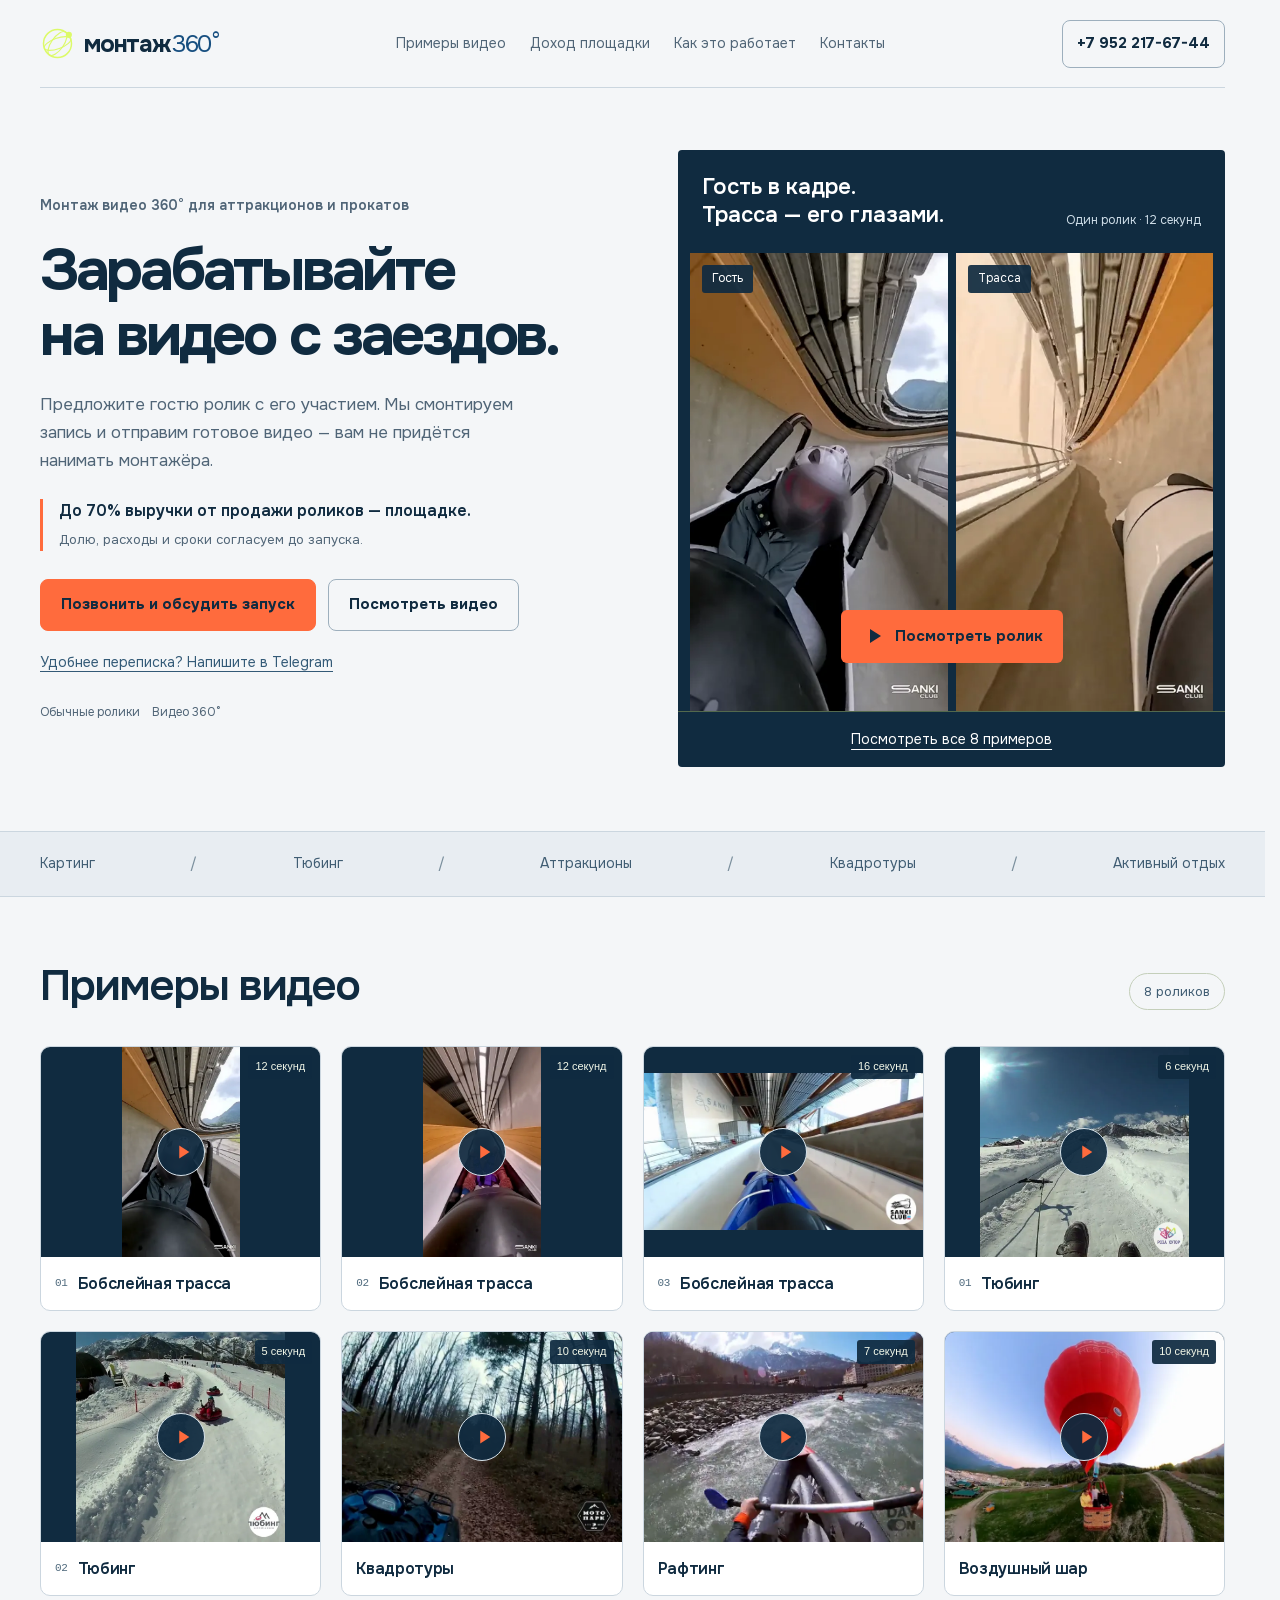
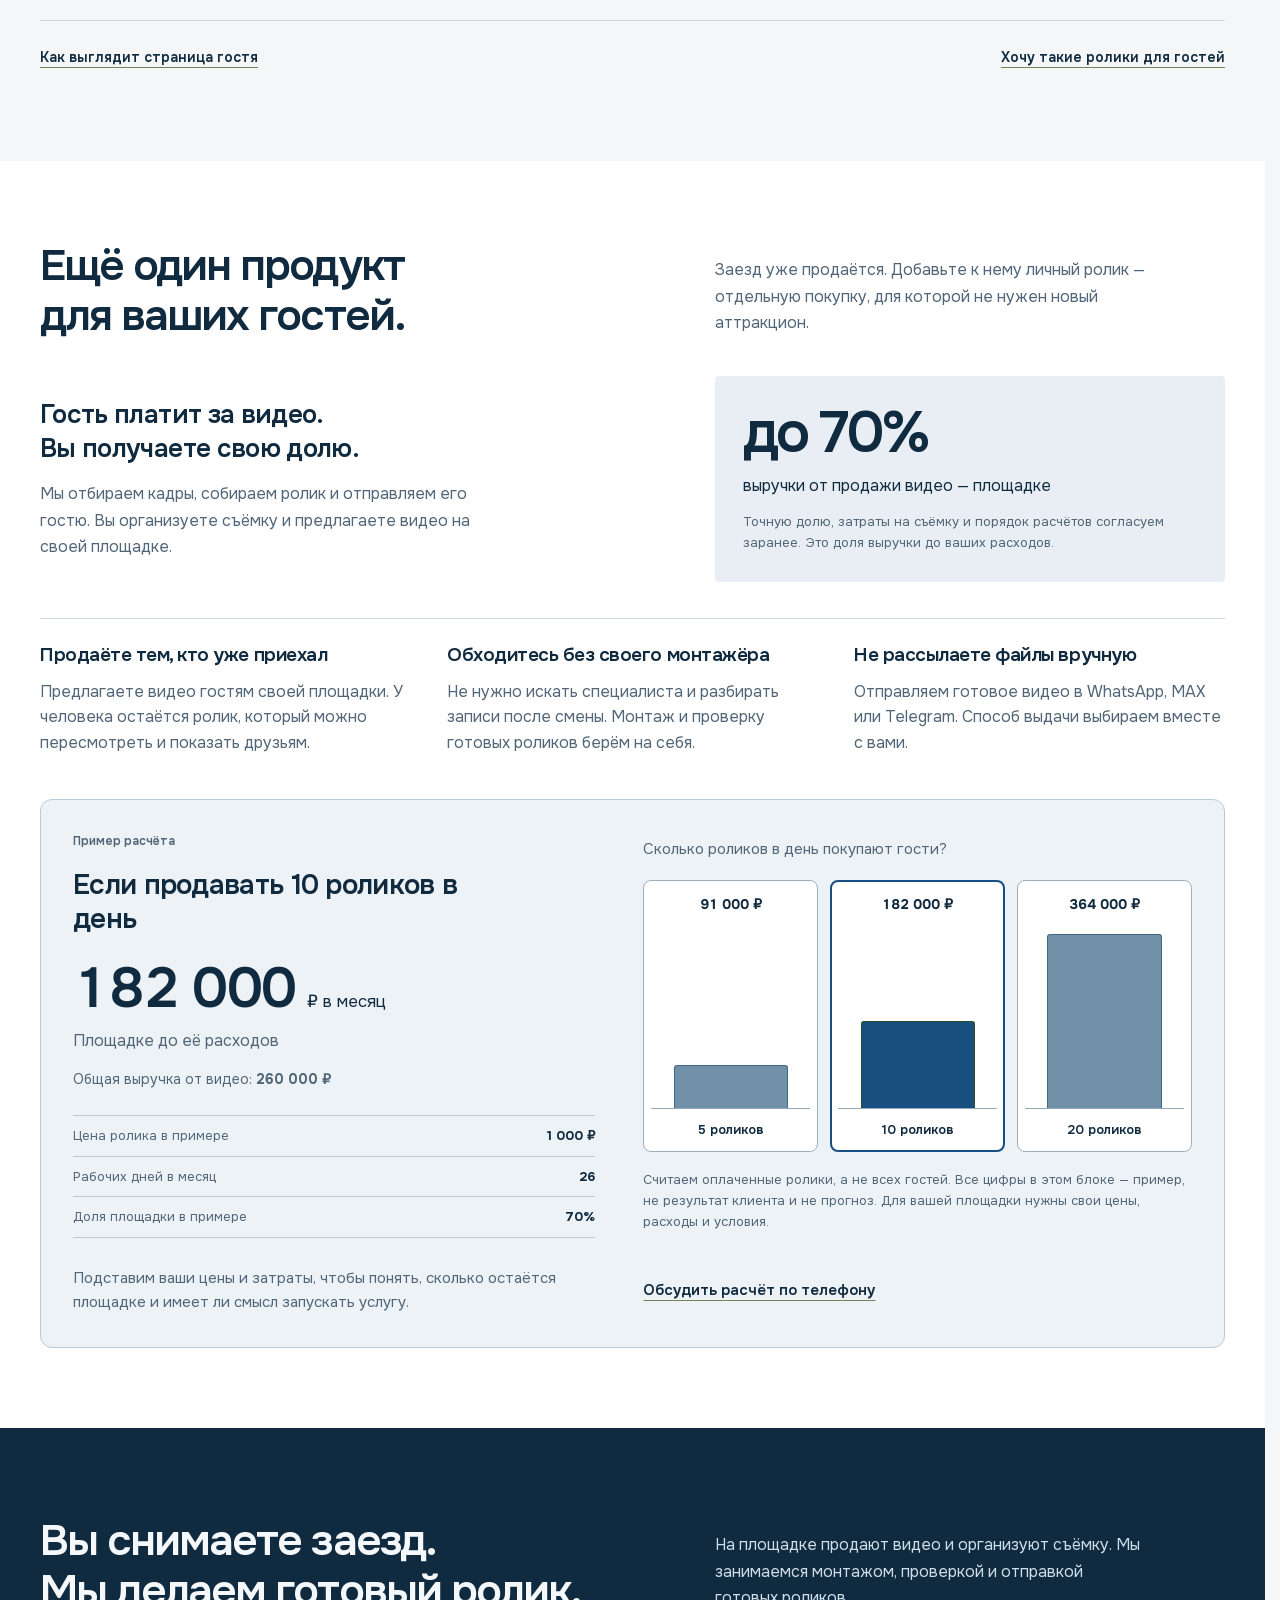
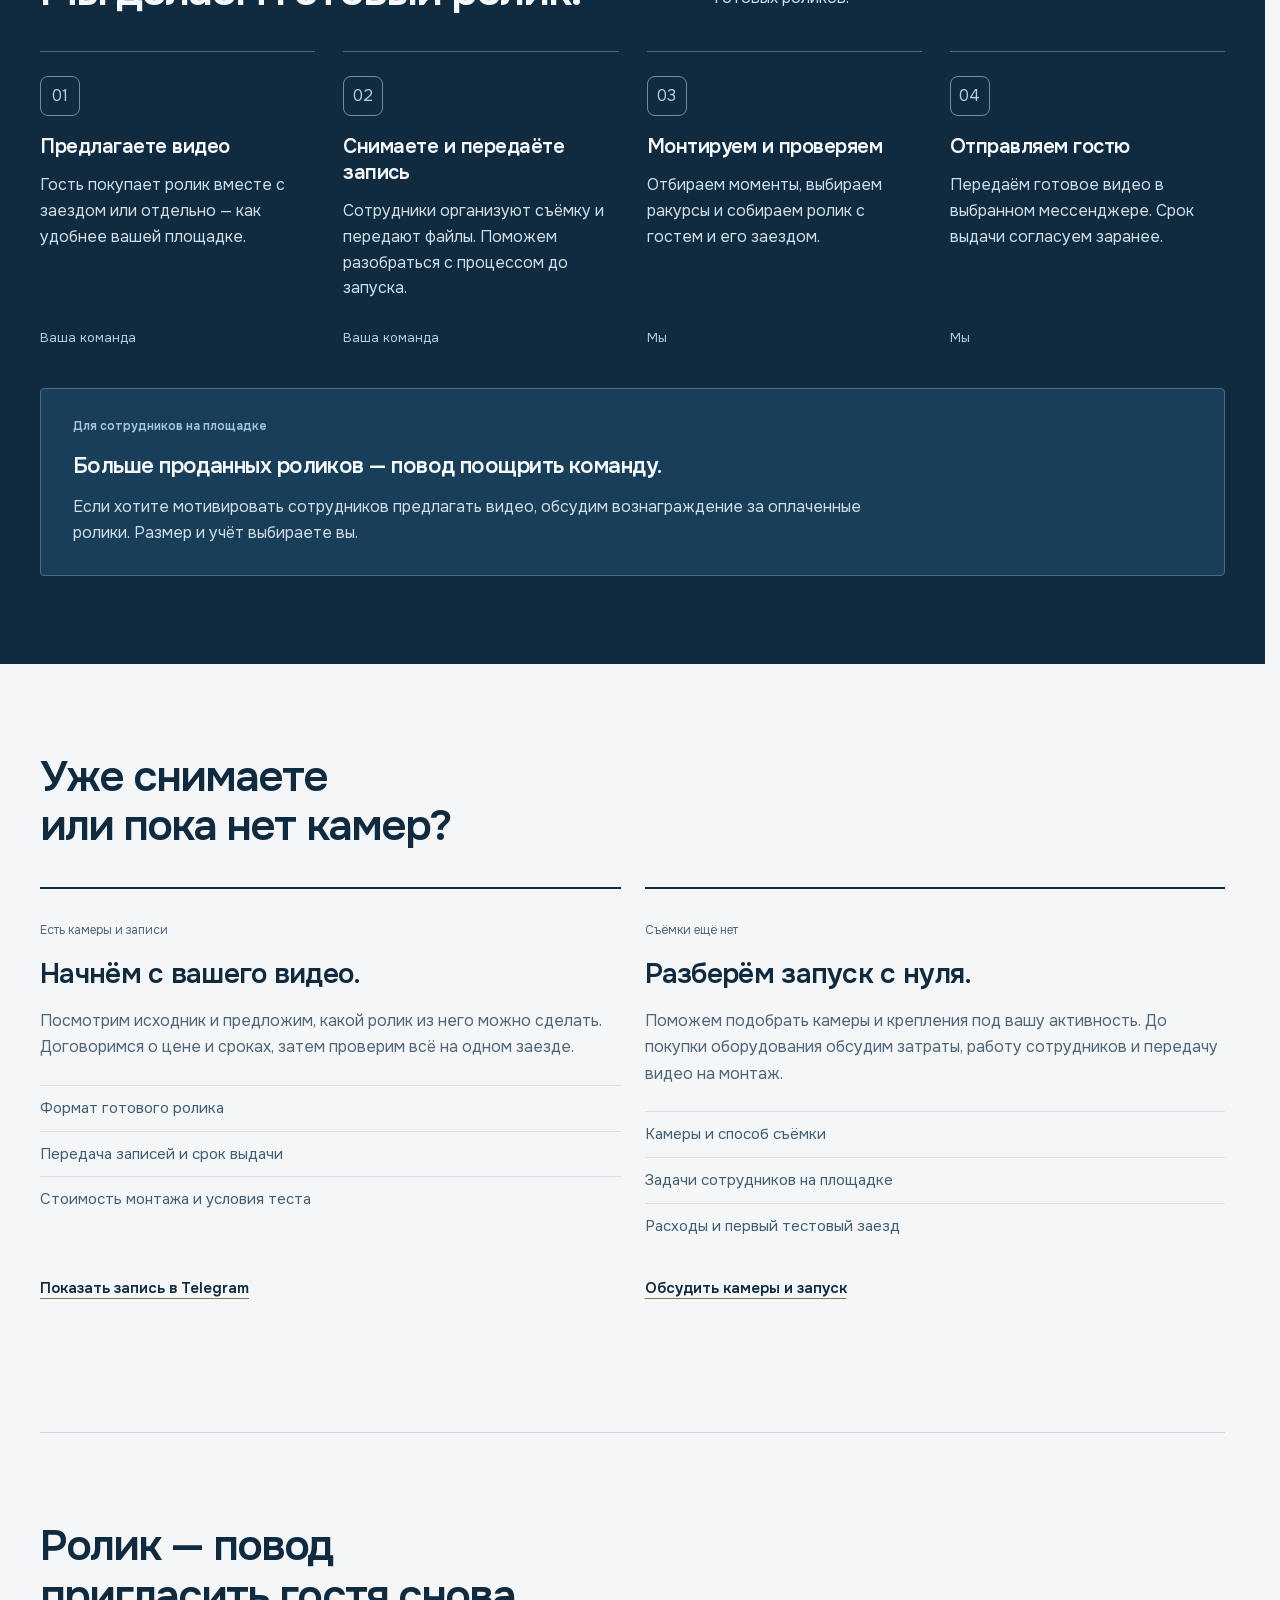
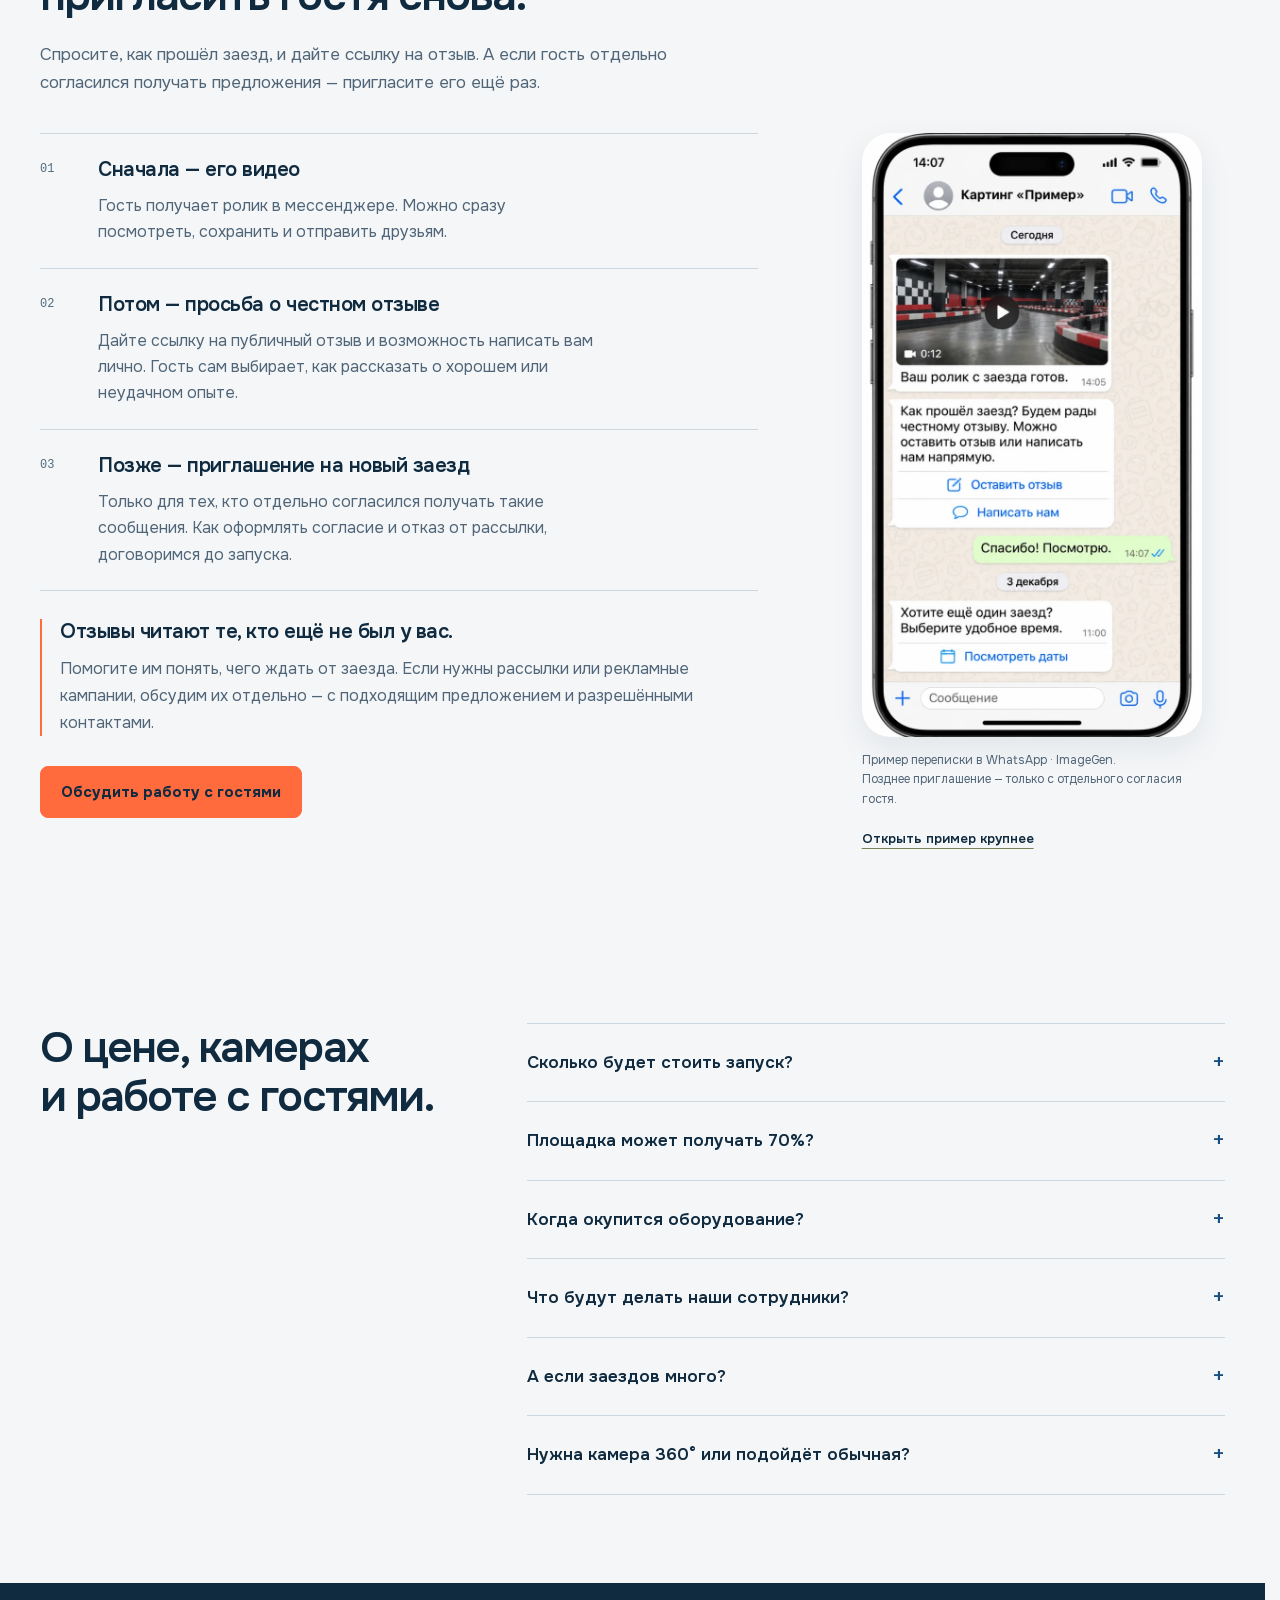
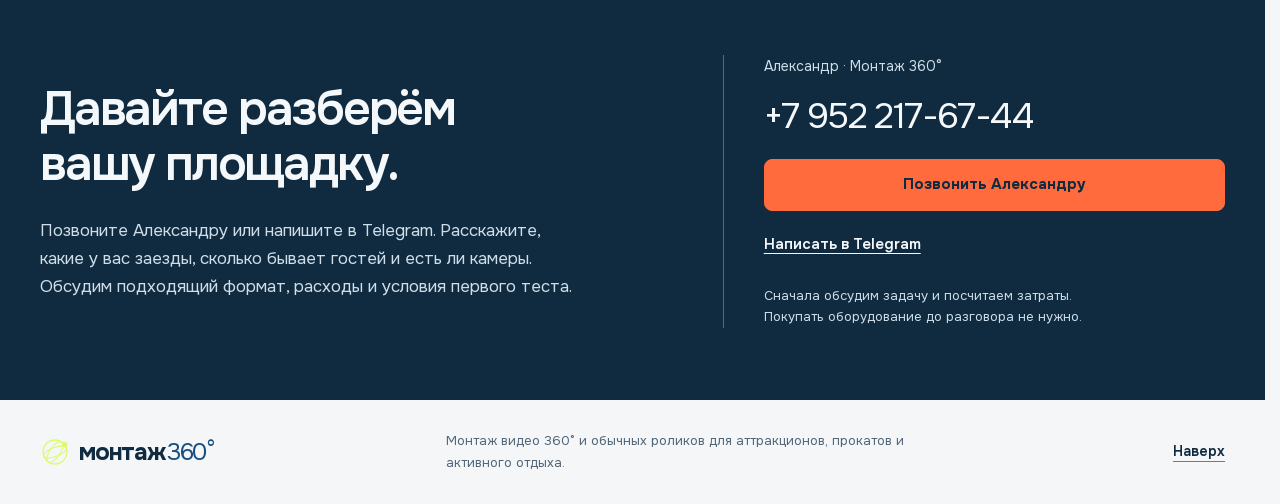
==== commit 041b4130: "Prepare confirmed lead intake with RU storage and retryable private notifications" ====
--- a/index.html
+++ b/index.html
@@ -32,6 +32,9 @@
   <script src="ux.js?v=20261128-ux1" defer></script>
   <script src="analytics-config.js?v=20261128-ux1" defer></script>
   <script src="analytics.js?v=20261128-ux1" defer></script>
+  <link rel="stylesheet" href="lead-form.css?v=20261128-lead1">
+  <script src="lead-config.js?v=20261128-lead1" defer></script>
+  <script src="lead-form.js?v=20261128-lead1" defer></script>
 </head>
 <body id="top" class="venue-site">
   <a class="skip-link" href="#main">Перейти к содержанию</a>
@@ -47,7 +50,7 @@
         <h1 id="hero-title">Зарабатывайте<br><em>на видео с заездов.</em></h1>
         <p class="hero-description">Предложите гостю ролик с его участием. Мы смонтируем запись и отправим готовое видео — вам не придётся нанимать монтажёра.</p>
         <p class="hero-share"><strong>До 70% выручки от продажи роликов — площадке.</strong><span>Долю, расходы и сроки согласуем до запуска.</span></p>
-        <div class="actions hero-actions"><a class="button" href="tel:+79522176744">Позвонить и обсудить запуск</a><a class="button button-outline" href="#examples">Посмотреть видео</a></div>
+        <div class="actions hero-actions"><a class="button" href="tel:+79522176744" data-lead-cta>Позвонить и обсудить запуск</a><a class="button button-outline" href="#examples">Посмотреть видео</a></div>
         <a class="hero-telegram" href="https://t.me/GOODTOBEDONE">Удобнее переписка? Напишите в Telegram</a>
         <div class="hero-tags" aria-label="Форматы видео"><span>Обычные ролики</span><span>Видео 360°</span></div>
       </div>
@@ -185,16 +188,33 @@
       <div class="faq-list">
         <details><summary>Сколько будет стоить запуск?</summary><p>Если камеры уже есть, начнём с ваших записей. Если нет — добавим в расчёт оборудование и организацию съёмки. Цена зависит и от объёма монтажа. До старта договоримся о затратах, доле площадки и стоимости теста.</p></details>
         <details><summary>Площадка может получать 70%?</summary><p>Да, такая доля от продажи роликов возможна при согласованных условиях. Но это выручка, а не чистая прибыль: из неё нужно вычесть ваши расходы на оборудование, съёмку и работу сотрудников. Точную долю фиксируем до запуска.</p></details>
-        <details id="economics-details"><summary>Когда окупится оборудование?</summary><p>Зависит от вложений, цены ролика и числа покупок. Поток гостей сам по себе этого не показывает: видео купят не все. Сначала посчитаем, сколько остаётся у площадки после расходов.</p><p class="formula">Срок окупаемости в месяцах = вложения на старте ÷ (выручка от видео за месяц × доля площадки − ежемесячные расходы площадки).</p><p>Формула работает, если после ежемесячных расходов остаётся положительная сумма. Без ваших цифр обещать срок окупаемости было бы нечестно.</p></details>
+        <details id="economics-details"><summary>Когда окупится оборудование?</summary><p>Зависит от вложений, цены ролика и числа покупок. Поток гостей сам по себе этого не показывает: видео купят не все. Сначала посчитаем, сколько остаётся у площадки после расходов.</p><p class="formula">Срок окупаемости в месяцах = вложения на старте ÷ (выручка от видео за месяц × доля площадки − ежемесячные расходы площадки).</p><p>После ежемесячных расходов должна оставаться положительная сумма. Тогда можно посчитать, за сколько месяцев вернутся вложения.</p></details>
         <details><summary>Что будут делать наши сотрудники?</summary><p>Предлагать видео гостям, организовывать съёмку и передавать записи. Мы монтируем и отправляем готовые ролики. На тестовом заезде разберём весь путь, чтобы сотрудники понимали свои задачи.</p></details>
         <details><summary>А если заездов много?</summary><p>Расскажите, сколько заездов у вас в обычный день и в пик сезона. Согласуем объём монтажа и срок выдачи. На тесте проверим, как передаются записи и как быстро гость получает ролик.</p></details>
         <details><summary>Нужна камера 360° или подойдёт обычная?</summary><p>Работаем с обоими форматами. Из обычной записи делаем обычный ролик; из видео 360° можно выбрать ракурсы или сохранить сферический формат. Для интерактивного просмотра нужны панорамный исходник и специальный плеер. Здесь в примерах — обычные MP4.</p></details>
       </div>
     </section>
 
+
+    <section class="section wrap lead-section" id="lead" aria-labelledby="lead-title" hidden>
+      <div class="lead-layout"><div><h2 id="lead-title">Получить расчёт<br>для площадки</h2><p class="lead-intro">Расскажите, что у вас за активность и есть ли съёмка. Александр свяжется с вами, чтобы обсудить монтаж, расходы и первый тест.</p><p class="lead-intro">Один контакт — только для ответа на заявку. Подписку на рассылку здесь не оформляем.</p></div>
+      <form class="lead-form" id="lead-form" novalidate>
+        <div class="lead-field lead-wide"><label for="lead-venue">Название или ссылка на площадку</label><input id="lead-venue" name="venue" required maxlength="180" autocomplete="organization" aria-describedby="lead-error-venue"><span class="field-error" id="lead-error-venue" hidden></span></div>
+        <div class="lead-field"><label for="lead-city">Город</label><input id="lead-city" name="city" required maxlength="100" autocomplete="address-level2" aria-describedby="lead-error-city"><span class="field-error" id="lead-error-city" hidden></span></div>
+        <div class="lead-field"><label for="lead-activity">Тип активности</label><select id="lead-activity" name="activity" required aria-describedby="lead-error-activity"><option value="">Выберите</option><option value="karting">Картинг</option><option value="tubing">Тюбинг</option><option value="quad">Квадротуры</option><option value="rafting">Рафтинг</option><option value="attraction">Аттракционы</option><option value="other">Другое</option></select><span class="field-error" id="lead-error-activity" hidden></span></div>
+        <div class="lead-field"><label for="lead-cameras">Есть ли камеры?</label><select id="lead-cameras" name="cameras" required aria-describedby="lead-error-cameras"><option value="">Выберите</option><option value="yes">Да, уже снимаем</option><option value="no">Пока нет</option><option value="unsure">Нужно обсудить</option></select><span class="field-error" id="lead-error-cameras" hidden></span></div>
+        <div class="lead-field"><label for="lead-flow">Гостей в день <small>необязательно</small></label><input id="lead-flow" name="flow" type="number" min="0" max="100000" step="1" inputmode="numeric" aria-describedby="lead-error-flow"><span class="field-error" id="lead-error-flow" hidden></span></div>
+        <div class="lead-field"><label for="lead-contact-type">Как с вами связаться?</label><select id="lead-contact-type" name="contact_type"><option value="phone">Телефон</option><option value="telegram">Telegram</option><option value="email">Электронная почта</option></select></div>
+        <div class="lead-field"><label for="lead-contact">Ваш контакт</label><input id="lead-contact" name="contact" type="tel" required maxlength="160" autocomplete="tel" aria-describedby="contact-hint lead-error-contact"><small id="contact-hint">Например, +7 900 000-00-00</small><span class="field-error" id="lead-error-contact" hidden></span></div>
+        <div class="lead-field lead-wide"><label for="lead-comment">Что ещё важно знать? <small>необязательно</small></label><textarea id="lead-comment" name="comment" maxlength="1500" rows="3" aria-describedby="lead-error-comment"></textarea><span class="field-error" id="lead-error-comment" hidden></span></div>
+        <div class="lead-wide"><label class="lead-consent"><input name="consent" type="checkbox" required aria-describedby="lead-error-consent"><span>Согласен на обработку данных для ответа на заявку. <a href="" data-privacy-link target="_blank" rel="noopener">Условия обработки данных</a>.</span></label><span class="field-error" id="lead-error-consent" hidden></span></div>
+        <div class="lead-actions lead-wide"><button class="button" type="submit">Получить расчёт для площадки</button><p class="lead-status" id="lead-status" role="status" aria-live="polite"></p><p class="lead-error" id="lead-error" role="alert" hidden></p></div>
+      </form></div>
+    </section>
+
     <section class="contact-section" id="contact" aria-labelledby="contact-title"><div class="wrap contact-layout"><div><h2 id="contact-title">Давайте разберём<br>вашу площадку.</h2><p>Позвоните Александру или напишите в Telegram. Расскажите, какие у вас заезды, сколько бывает гостей и есть ли камеры. Обсудим подходящий формат, расходы и условия первого теста.</p></div><div class="contact-card"><p class="contact-name">Александр · Монтаж 360°</p><a class="contact-phone" href="tel:+79522176744">+7 952 217-67-44</a><a class="button" href="tel:+79522176744">Позвонить Александру</a><div class="messenger-links"><a href="https://t.me/GOODTOBEDONE">Написать в Telegram</a><a data-contact="max" hidden>MAX</a></div><p class="contact-caption">Сначала обсудим задачу и посчитаем затраты.<br>Покупать оборудование до разговора не нужно.</p></div></div></section>
   </main>
   <footer class="site-footer wrap"><a class="brand" href="#top" aria-label="Монтаж 360° — в начало"><img src="assets/mark.svg" width="30" height="30" alt=""><span>монтаж<span class="brand-degree">360°</span></span></a><p>Монтаж видео 360° и обычных роликов для аттракционов, прокатов и активного отдыха.</p><a class="text-link" href="#top">Наверх</a></footer>
-  <div class="mobile-contact"><a class="button" href="tel:+79522176744">Обсудить запуск по телефону</a></div>
+  <div class="mobile-contact"><a class="button" href="tel:+79522176744" data-lead-cta>Обсудить запуск по телефону</a></div>
 </body>
 </html>
--- a/ux.css
+++ b/ux.css
@@ -376,3 +376,13 @@
 .venue-site .button:not(.button-outline):hover { background:#ff825c;border-color:#ff825c;color:#102b40; }
 .venue-site .button:not(.button-outline):active { background:#ed572b;border-color:#ed572b; }
 .venue-site .viewer-navigation button { font-family:inherit; }
+
+.venue-site .sales-economics .eyebrow,.venue-site .calculation-assumptions { color:#506577; }
+.venue-site .sales-economics p { color:#506577!important; }
+.venue-site .sales-economics .calculation-result { color:#102b40!important; }
+.venue-site .calculation-assumptions,.venue-site .calculation-assumptions>div { border-color:#bacbd8; }
+.venue-site .scenario-track { border-color:#94a8b7; }
+
+.venue-site .guest-main h1 { font-size:clamp(2.25rem,6vw,4rem);line-height:1.1; }
+.venue-site .guest-banner { background:#e8eef3;color:#405d73;border-color:#ff6b3d;font-size:.9375rem; }
+.venue-site .guest-actions p,.venue-site .guest-help { color:#506577;font-size:.875rem; }
--- a/lead-form.css
+++ b/lead-form.css
@@ -0,0 +1,24 @@
+.venue-site .lead-section { border-top:1px solid var(--line); }
+.venue-site .lead-intro { max-width:58ch;margin-top:20px;font-size:1.0625rem; }
+.venue-site .lead-layout { display:grid;grid-template-columns:minmax(0,.8fr) minmax(0,1.2fr);gap:64px;align-items:start; }
+.venue-site .lead-form { display:grid;grid-template-columns:repeat(2,minmax(0,1fr));gap:20px; }
+.venue-site .lead-field { display:flex;flex-direction:column;gap:8px;min-width:0; }
+.venue-site .lead-field>label,.venue-site .lead-field>span:first-child { font-size:.9375rem;font-weight:600;line-height:1.5; }
+.venue-site .lead-field input,.venue-site .lead-field select,.venue-site .lead-field textarea { width:100%;min-width:0;border:1px solid #9dafbd;border-radius:6px;background:#fff;color:#102b40;padding:12px 14px;font:inherit;min-height:48px; }
+.venue-site .lead-field textarea { min-height:112px;resize:vertical; }
+.venue-site .lead-field input:focus-visible,.venue-site .lead-field select:focus-visible,.venue-site .lead-field textarea:focus-visible { outline:3px solid #174f80;outline-offset:3px; }
+.venue-site .lead-field [aria-invalid=true] { border:2px solid #a63223;padding:11px 13px; }
+.venue-site .lead-field small { color:#506577;font-size:.8125rem;line-height:1.5; }
+.venue-site .lead-wide { grid-column:1/-1; }
+.venue-site .field-error { color:#a63223;font-size:.875rem;line-height:1.5; }
+.venue-site .lead-consent { display:flex;align-items:start;gap:12px;min-height:48px;cursor:pointer;font-size:.875rem;line-height:1.6; }
+.venue-site .lead-consent input { width:22px;height:22px;flex-shrink:0;margin:3px 0;accent-color:#174f80; }
+.venue-site .lead-consent a { text-decoration:underline;text-underline-offset:3px; }
+.venue-site .lead-actions .button { width:100%; }
+.venue-site .lead-actions .button:disabled { cursor:default;opacity:.75; }
+.venue-site .lead-status { margin-top:16px;color:#102b40;font-size:.9375rem; }
+.venue-site .lead-error { margin-top:16px;padding:16px;border-left:3px solid #a63223;background:#fff0ec;color:#792b22;font-size:.9375rem; }
+@media(max-width:800px) { .venue-site .lead-layout { grid-template-columns:minmax(0,1fr);gap:32px; } }
+@media(max-width:540px) { .venue-site .lead-form { grid-template-columns:minmax(0,1fr);gap:18px; }.venue-site .lead-intro{font-size:1rem;} }
+
+.venue-site .lead-consent a { display:inline-flex;align-items:center;min-height:44px; }
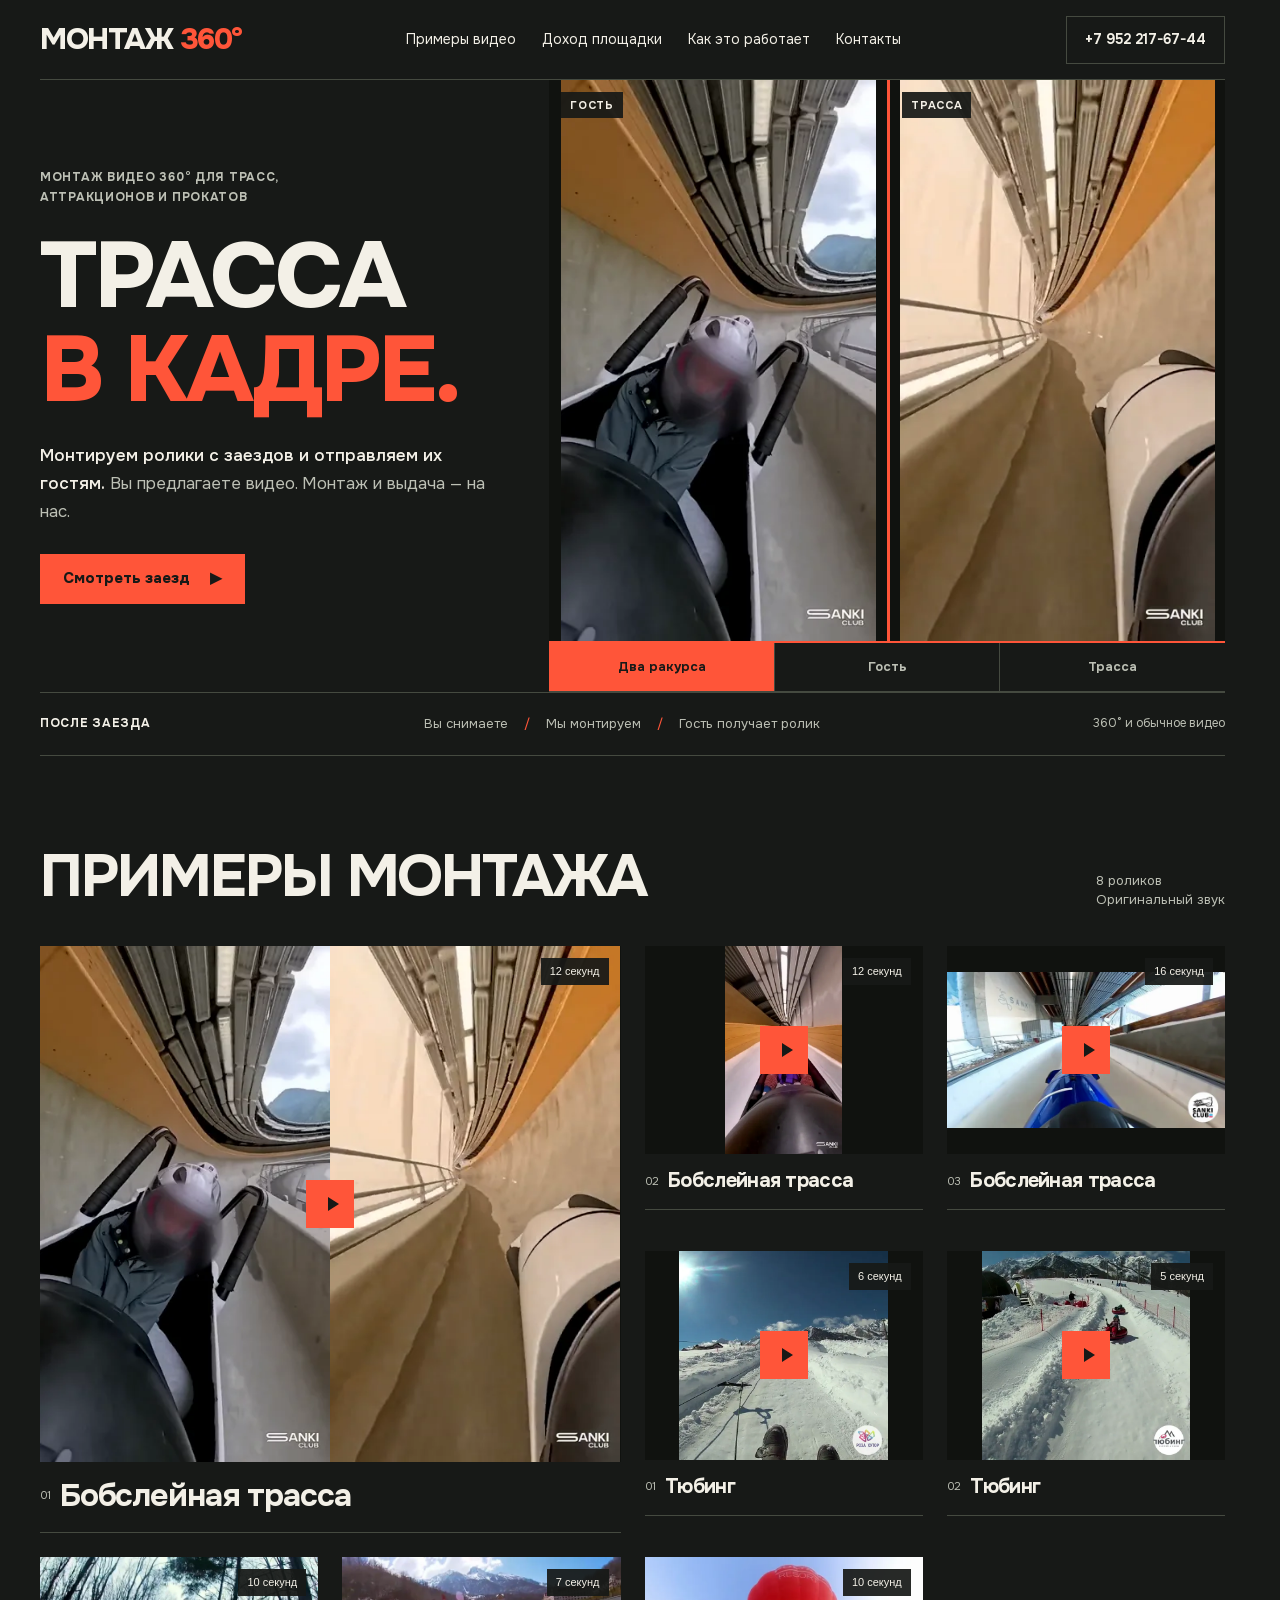
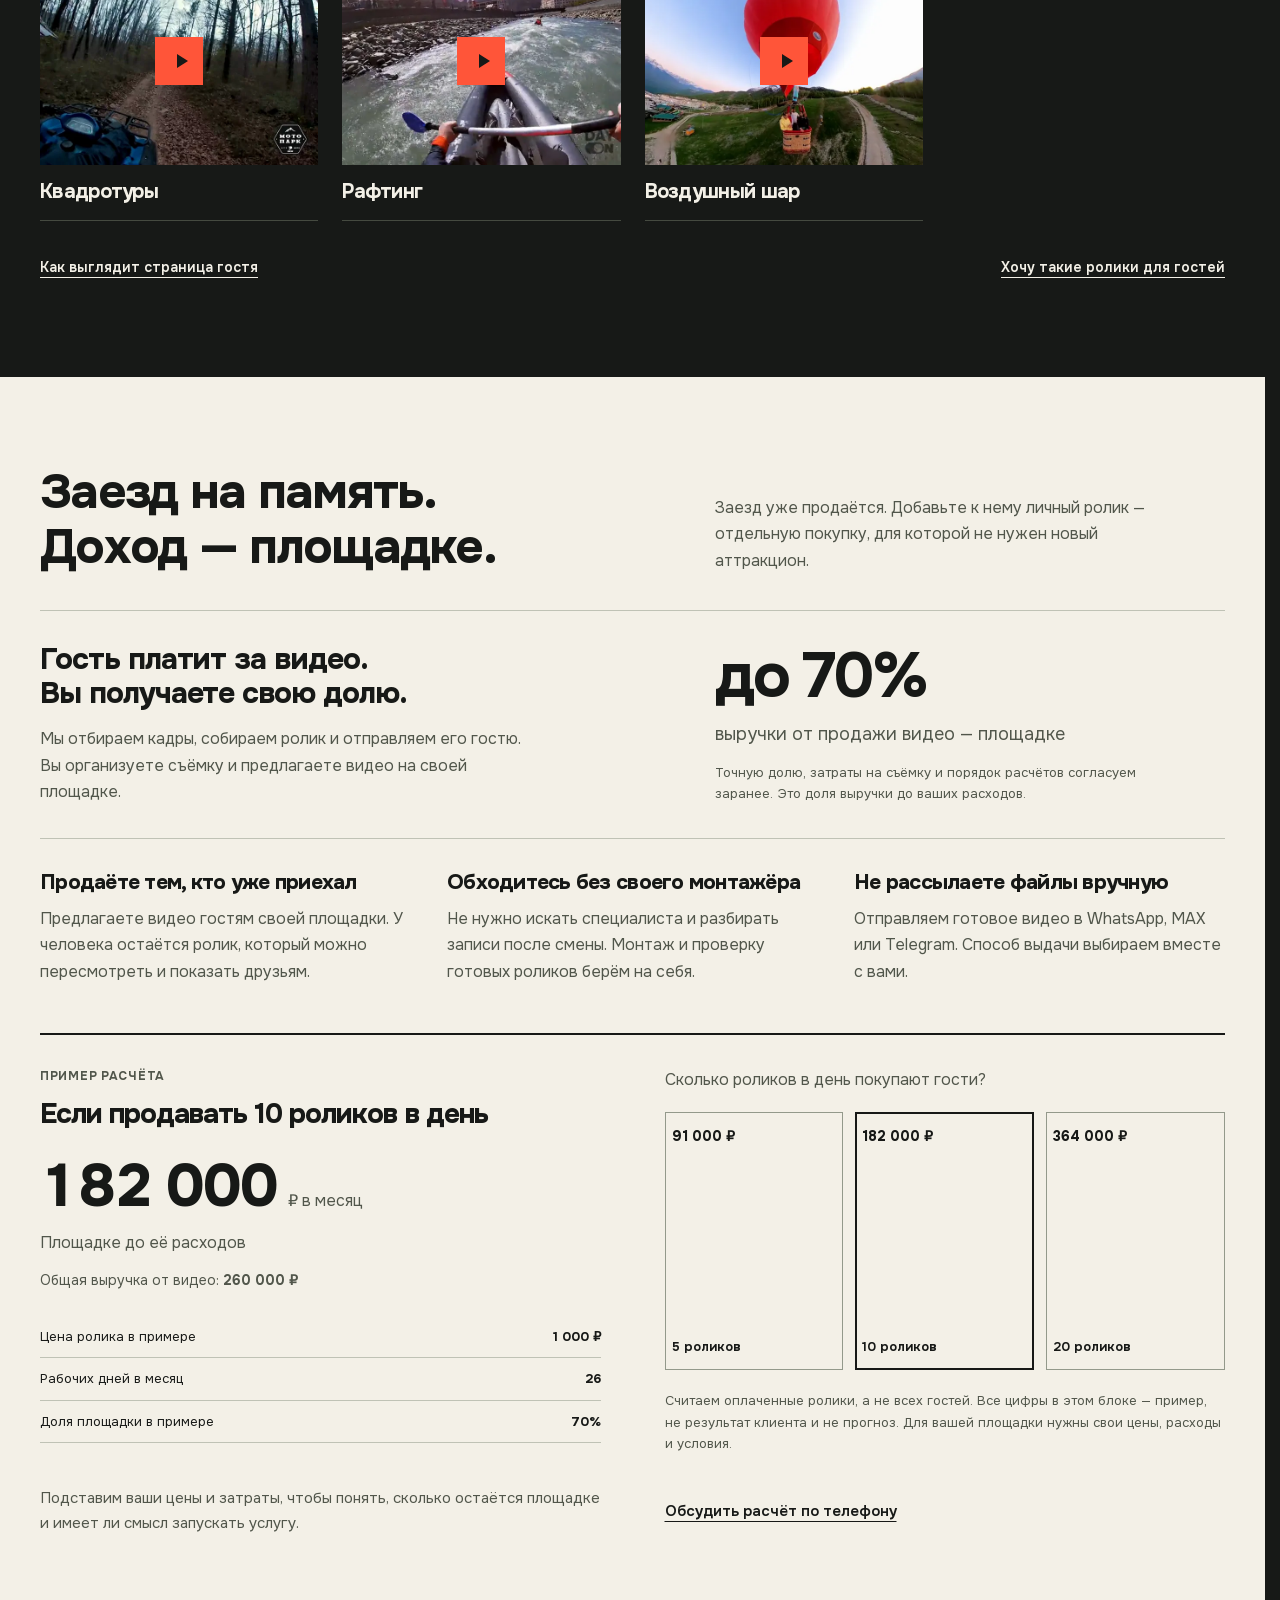
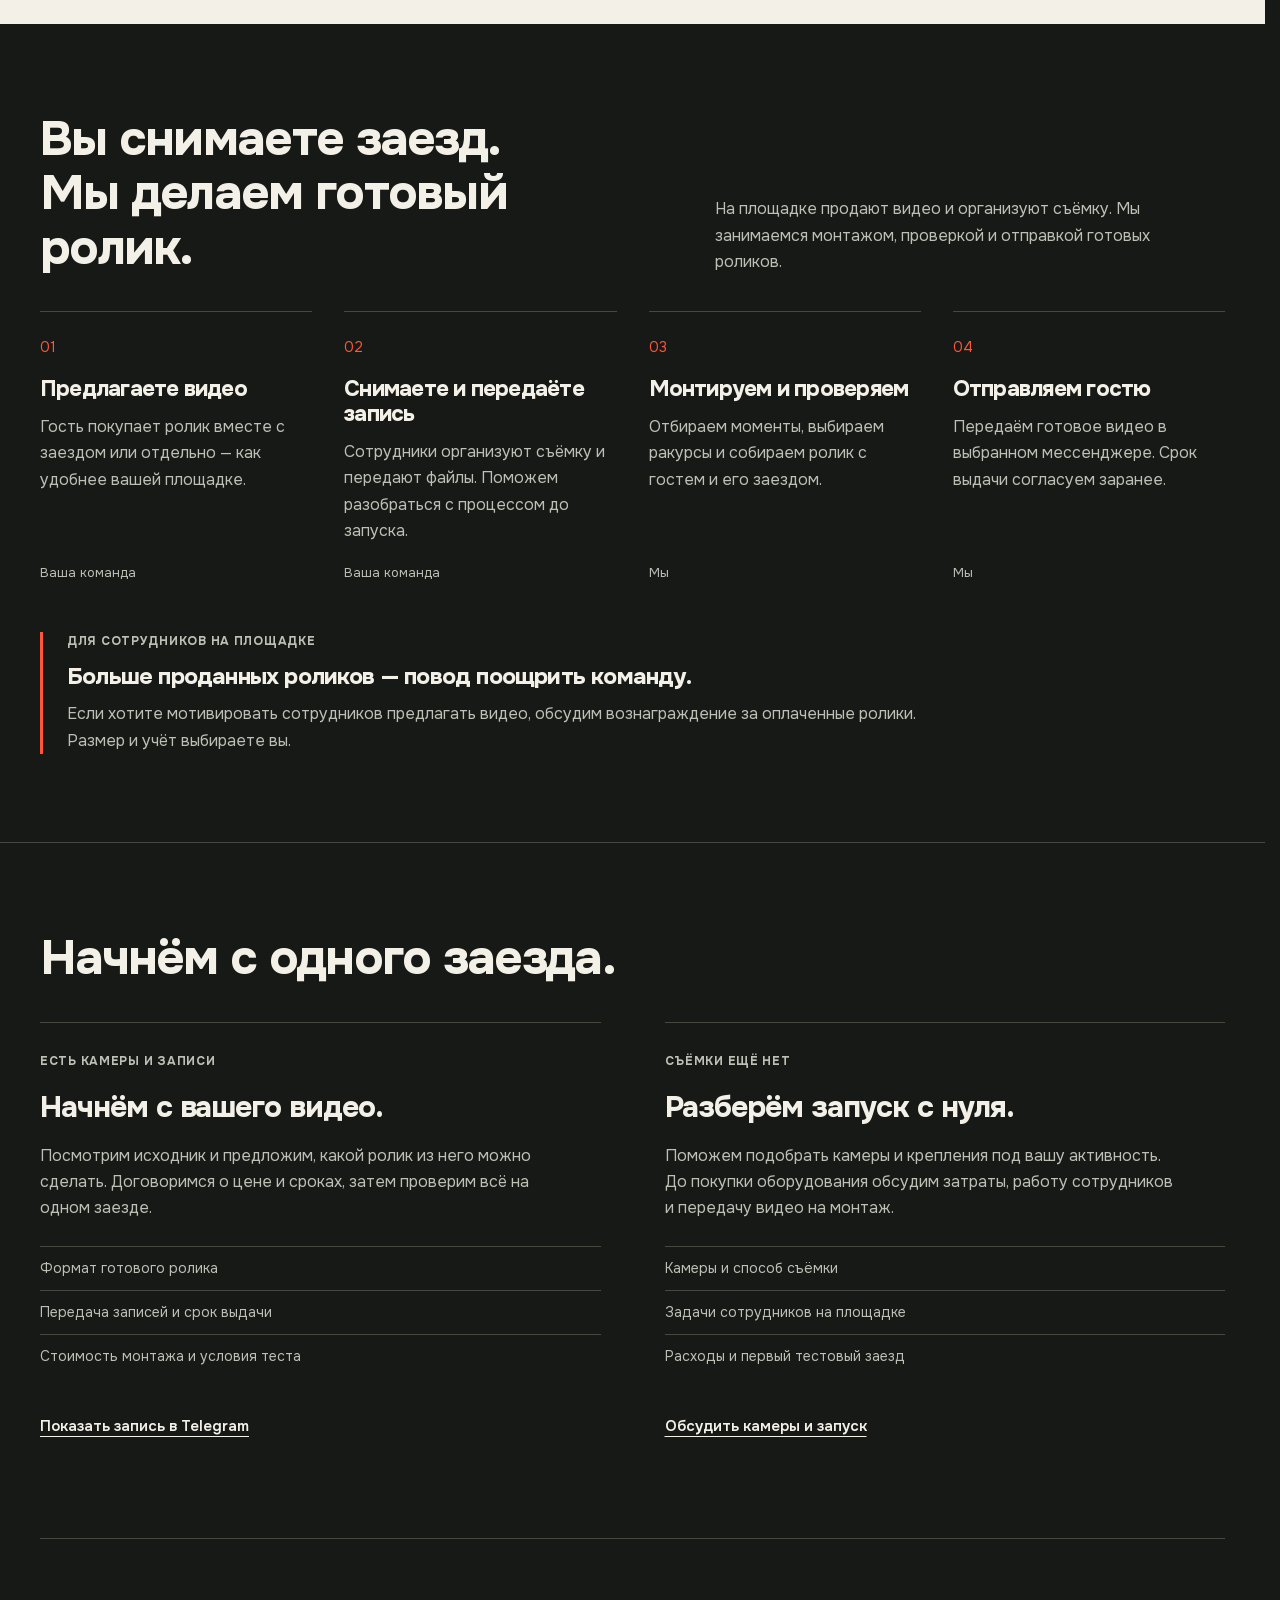
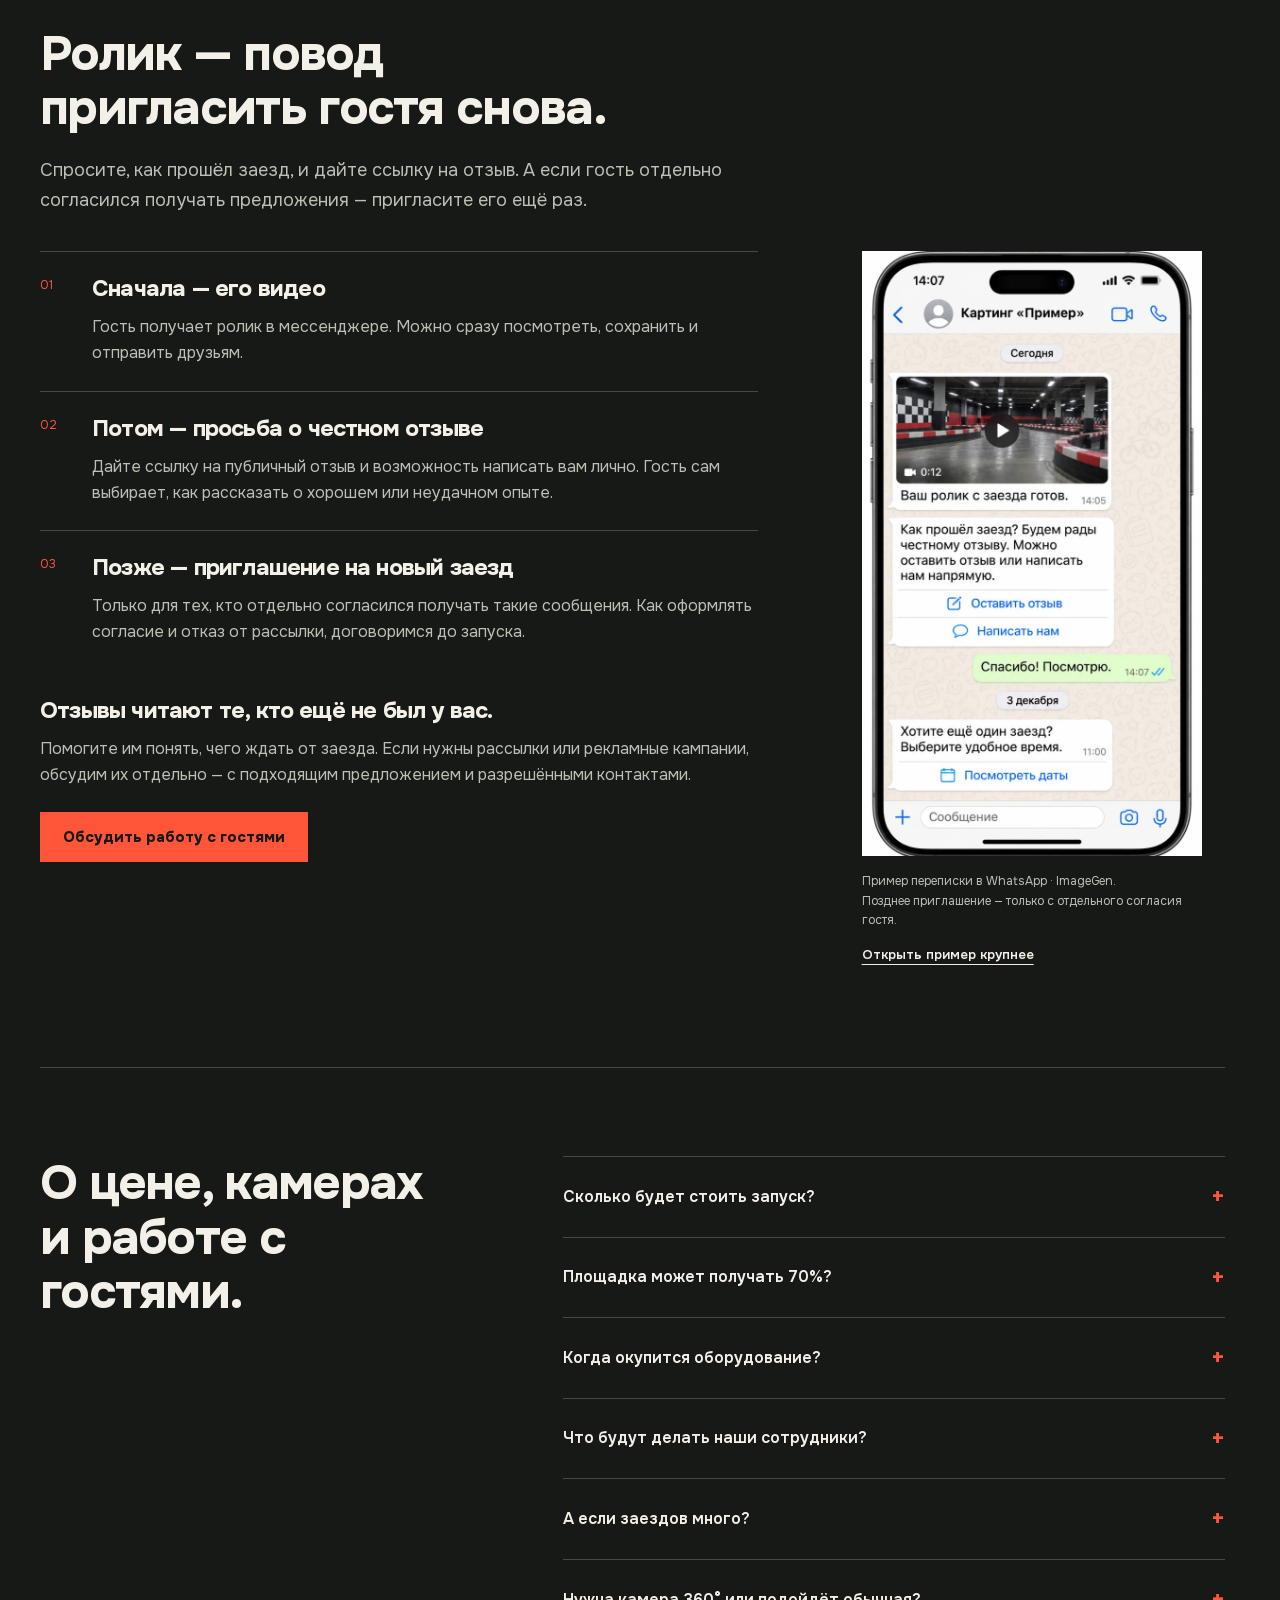
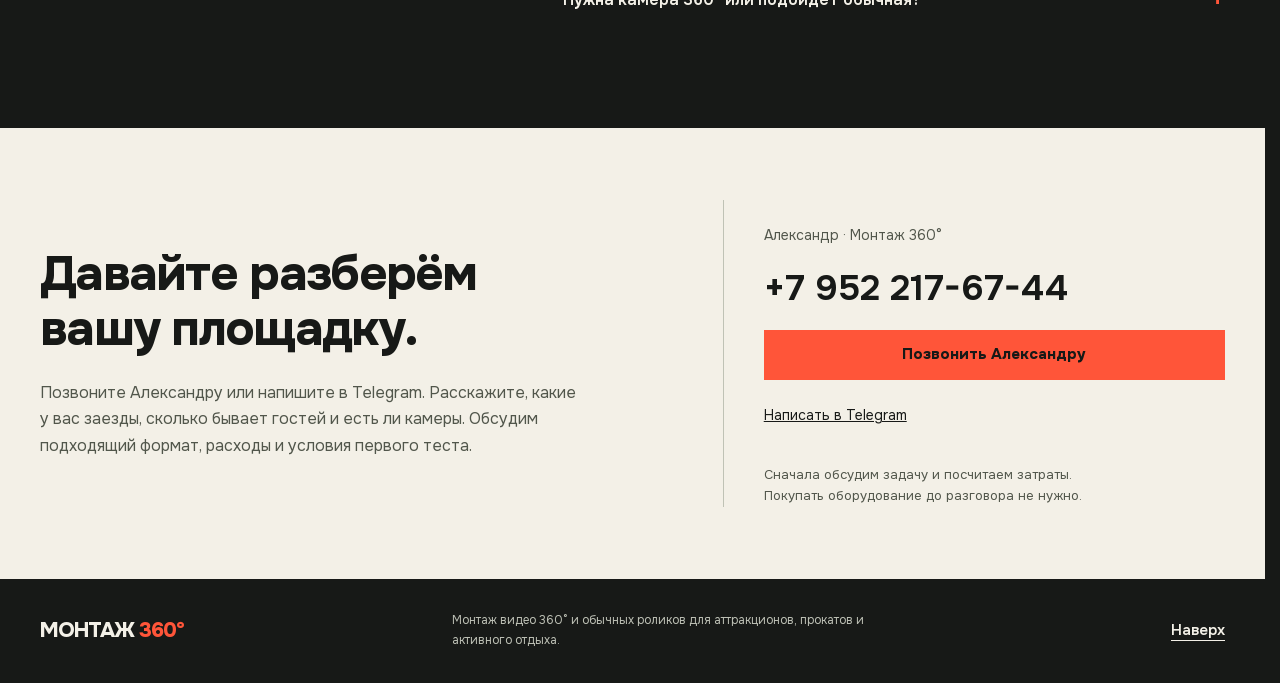
==== commit 124ab46c: "Rebuild the landing page around the approved Track in Frame direction" ====
--- a/index.html
+++ b/index.html
@@ -3,7 +3,7 @@
 <head>
   <meta charset="utf-8">
   <meta name="viewport" content="width=device-width, initial-scale=1">
-  <meta name="theme-color" content="#f4f6f8">
+  <meta name="theme-color" content="#171917">
   <meta name="description" content="Монтаж видео 360° и обычных роликов для аттракционов и прокатов. Монтируем и отправляем видео гостям. Площадке — до 70% выручки по согласованным условиям.">
   <title>Монтаж видео 360° для аттракционов и прокатов</title>
   <link rel="canonical" href="https://montazh360.ru/">
@@ -19,57 +19,52 @@
   <meta property="og:image:height" content="480">
   <meta property="og:image:alt" content="Кадр из готового видеопримера: красный воздушный шар над горной долиной.">
   <link rel="icon" href="assets/mark.svg" type="image/svg+xml">
-  <link rel="stylesheet" href="styles.css">
+  <link rel="stylesheet" href="trackside.css?v=20261128-track1">
   <link rel="stylesheet" href="examples.css?v=20261126-audio8">
-  <link rel="stylesheet" href="sales-after-ride.css?v=20261126-sales1">
-  <link rel="stylesheet" href="sales-rewrite.css?v=20261126-sales1">
   <link rel="preload" href="assets/fonts/onest-cyrillic.woff2" as="font" type="font/woff2" crossorigin>
-  <link rel="stylesheet" href="ux.css?v=20261128-ux2">
   <script src="site-config.js" defer></script>
   <script src="site.js" defer></script>
   <script src="examples.js?v=20261126-audio8" defer></script>
   <script src="economics.js?v=20261126-sales1" defer></script>
   <script src="ux.js?v=20261128-ux1" defer></script>
+  <script src="trackside.js?v=20261128-track1" defer></script>
   <script src="analytics-config.js?v=20261128-ux1" defer></script>
   <script src="analytics.js?v=20261128-ux1" defer></script>
   <link rel="stylesheet" href="lead-form.css?v=20261128-lead1">
   <script src="lead-config.js?v=20261128-lead1" defer></script>
   <script src="lead-form.js?v=20261128-lead1" defer></script>
 </head>
-<body id="top" class="venue-site">
+<body id="top" class="venue-site trackside">
   <a class="skip-link" href="#main">Перейти к содержанию</a>
   <header class="site-header wrap">
-    <a class="brand" href="#top" aria-label="Монтаж 360° — в начало"><img src="assets/mark.svg" width="35" height="35" alt=""><span>монтаж<span class="brand-degree">360°</span></span></a>
+    <a class="brand" href="#top" aria-label="Монтаж 360° — в начало"><span>МОНТАЖ <span class="brand-degree">360°</span></span></a>
     <nav class="desktop-nav" aria-label="Основная навигация"><a href="#examples">Примеры видео</a><a href="#benefit">Доход площадки</a><a href="#process">Как это работает</a><a href="#contact">Контакты</a></nav>
     <a class="header-contact" href="tel:+79522176744" aria-label="Позвонить Александру: +7 952 217-67-44">+7 952 217-67-44</a>
   </header>
   <main id="main">
     <section class="hero wrap" aria-labelledby="hero-title">
       <div class="hero-copy">
-        <p class="eyebrow">Монтаж видео 360° для аттракционов и прокатов</p>
-        <h1 id="hero-title">Зарабатывайте<br><em>на видео с заездов.</em></h1>
-        <p class="hero-description">Предложите гостю ролик с его участием. Мы смонтируем запись и отправим готовое видео — вам не придётся нанимать монтажёра.</p>
-        <p class="hero-share"><strong>До 70% выручки от продажи роликов — площадке.</strong><span>Долю, расходы и сроки согласуем до запуска.</span></p>
-        <div class="actions hero-actions"><a class="button" href="tel:+79522176744" data-lead-cta>Позвонить и обсудить запуск</a><a class="button button-outline" href="#examples">Посмотреть видео</a></div>
-        <a class="hero-telegram" href="https://t.me/GOODTOBEDONE">Удобнее переписка? Напишите в Telegram</a>
-        <div class="hero-tags" aria-label="Форматы видео"><span>Обычные ролики</span><span>Видео 360°</span></div>
-      </div>
-      <figure class="hero-proof">
-        <figcaption class="hero-proof-heading"><strong>Гость в кадре.<br>Трасса — его глазами.</strong><span>Один ролик · 12 секунд</span></figcaption>
-        <a class="hero-reframe" href="assets/examples/sanki-warm-pov.mp4?v=20261126-audio8" data-preview-id="example-sanki-warm-pov" aria-label="Посмотреть ролик: гость и поворот камеры к бобслейной трассе, 12 секунд">
-          <span class="reframe-shot"><img src="assets/hero-guest.webp" width="360" height="640" fetchpriority="high" alt="Гость в бобе во время заезда. Лицо обезличено."><span>Гость</span></span>
-          <span class="reframe-shot"><img src="assets/hero-track.webp" width="360" height="640" alt="Вид вперёд на ту же бобслейную трассу после поворота камеры."><span>Трасса</span></span>
-          <span class="reframe-play"><svg viewBox="0 0 24 24" aria-hidden="true"><path d="m9 5 11 7L9 19V5Z" fill="currentColor"/></svg>Посмотреть ролик</span>
-        </a>
-        <a class="hero-proof-link" href="#examples">Посмотреть все 8 примеров</a>
-      </figure>
-    </section>
-    <div class="activity-strip" aria-label="Для каких площадок"><div class="wrap"><span>Картинг</span><i aria-hidden="true">/</i><span>Тюбинг</span><i aria-hidden="true">/</i><span>Аттракционы</span><i aria-hidden="true">/</i><span>Квадротуры</span><i aria-hidden="true">/</i><span>Активный отдых</span></div></div>
+        <p class="eyebrow">Монтаж видео 360° для трасс, аттракционов и прокатов</p>
+        <h1 id="hero-title">ТРАССА<br><span>В КАДРЕ.</span></h1>
+        <p class="hero-description"><strong>Монтируем ролики с заездов и отправляем их гостям.</strong> Вы предлагаете видео. Монтаж и выдача — на нас.</p>
+        <a class="button hero-watch" href="assets/examples/sanki-warm-pov.mp4?v=20261126-audio8" data-preview-id="example-sanki-warm-pov">Смотреть заезд <span aria-hidden="true">▶</span></a>
+      </div>
+      <div class="hero-visual" aria-label="Два ракурса одного заезда">
+        <div class="track-frames" id="track-frames" data-view="split">
+          <figure class="track-shot guest-shot"><img src="assets/hero-guest.webp" width="360" height="640" fetchpriority="high" alt="Гость в бобе во время заезда, лицо обезличено."><figcaption>Гость</figcaption></figure>
+          <figure class="track-shot route-shot"><img src="assets/hero-track.webp" width="360" height="640" alt="Вид вперёд на ту же бобслейную трассу после поворота камеры."><figcaption>Трасса</figcaption></figure>
+        </div>
+        <div class="view-switch" role="group" aria-label="Выбрать ракурс на фотографии">
+          <button type="button" data-view-choice="split" aria-pressed="true" aria-controls="track-frames">Два ракурса</button><button type="button" data-view-choice="guest" aria-pressed="false" aria-controls="track-frames">Гость</button><button type="button" data-view-choice="route" aria-pressed="false" aria-controls="track-frames">Трасса</button>
+        </div>
+      </div>
+    </section>
+    <div class="ride-path wrap"><strong>После заезда</strong><p>Вы снимаете <span aria-hidden="true">/</span> Мы монтируем <span aria-hidden="true">/</span> Гость получает ролик</p><span>360° и обычное видео</span></div>
 
     <section class="section wrap examples" id="examples" aria-labelledby="examples-title">
-      <div class="section-heading examples-heading"><div><h2 id="examples-title">Примеры видео</h2></div><span class="examples-count">8 роликов</span></div>
+      <div class="section-heading examples-heading"><div><h2 id="examples-title">Примеры монтажа</h2></div><span class="examples-count">8 роликов<br>Оригинальный звук</span></div>
       <div class="examples-grid">
-       <article class="example-card is-portrait" id="example-sanki-warm-pov">
+       <article class="example-card is-portrait featured-ride" id="example-sanki-warm-pov">
         <a class="example-open" href="assets/examples/sanki-warm-pov.mp4?v=20261126-audio8" data-example data-title="Бобслейная трасса · 1" data-width="720" data-height="1280" data-duration="12 секунд" data-sound="Оригинальная дорожка" data-poster="assets/examples/sanki-warm-pov.webp?v=20261126-audio8" aria-label="Смотреть: Бобслейная трасса · 1, 12 секунд">
          <div class="example-poster" style="--media-ratio:720/1280"><img src="assets/examples/sanki-warm-pov.webp?v=20261126-audio8" width="360" height="640" loading="lazy" decoding="async" alt="Гость в бобе на повороте бобслейной трассы."><span class="example-play" aria-hidden="true"><svg viewBox="0 0 24 24" fill="none"><path d="m9 5 11 7L9 19V5Z" fill="currentColor"/></svg></span><span class="example-duration">12 секунд</span></div>
          <div class="example-caption"><h3><span class="example-number">01</span> Бобслейная трасса</h3></div>
@@ -118,7 +113,7 @@
         </a>
        </article>
       </div>
-      <div class="examples-links"><a class="text-link" href="guest.html">Как выглядит страница гостя</a><a class="text-link" href="tel:+79522176744">Хочу такие ролики для гостей</a></div>
+      <div class="examples-links"><a class="text-link" href="guest.html?v=20261128-ux2">Как выглядит страница гостя</a><a class="text-link" href="tel:+79522176744">Хочу такие ролики для гостей</a></div>
     </section>
     <dialog class="example-viewer" id="example-viewer" aria-labelledby="example-viewer-title" aria-describedby="example-viewer-note">
       <div class="viewer-heading"><div><p class="eyebrow">Пример видео для гостя</p><h2 id="example-viewer-title"></h2></div><button class="viewer-close" type="button" aria-label="Закрыть видео">×</button></div>
@@ -130,7 +125,7 @@
 
 
     <section class="benefit light-section" id="benefit" aria-labelledby="benefit-title"><div class="wrap">
-      <div class="section-heading heading-split"><div><h2 id="benefit-title">Ещё один продукт<br>для ваших гостей.</h2></div><p>Заезд уже продаётся. Добавьте к нему личный ролик — отдельную покупку, для которой не нужен новый аттракцион.</p></div>
+      <div class="section-heading heading-split"><div><h2 id="benefit-title">Заезд на память.<br>Доход — площадке.</h2></div><p>Заезд уже продаётся. Добавьте к нему личный ролик — отдельную покупку, для которой не нужен новый аттракцион.</p></div>
       <div class="revenue-layout">
         <div class="revenue-copy"><h3>Гость платит за видео.<br>Вы получаете свою долю.</h3><p>Мы отбираем кадры, собираем ролик и отправляем его гостю. Вы организуете съёмку и предлагаете видео на своей площадке.</p></div>
         <div class="revenue-number"><strong>до 70%</strong><p>выручки от продажи видео — площадке</p><span>Точную долю, затраты на съёмку и порядок расчётов согласуем заранее. Это доля выручки до ваших расходов.</span></div>
@@ -164,7 +159,7 @@
     </div></section>
 
     <section class="section wrap start-section" id="start" aria-labelledby="start-title">
-      <div class="section-heading"><h2 id="start-title">Уже снимаете<br>или пока нет камер?</h2></div>
+      <div class="section-heading"><h2 id="start-title">Начнём с одного заезда.</h2></div>
       <div class="start-grid">
         <article><span class="index">Есть камеры и записи</span><h3>Начнём с вашего видео.</h3><p>Посмотрим исходник и предложим, какой ролик из него можно сделать. Договоримся о цене и сроках, затем проверим всё на одном заезде.</p><ul><li>Формат готового ролика</li><li>Передача записей и срок выдачи</li><li>Стоимость монтажа и условия теста</li></ul><a class="text-link" href="https://t.me/GOODTOBEDONE">Показать запись в Telegram</a></article>
         <article><span class="index">Съёмки ещё нет</span><h3>Разберём запуск с нуля.</h3><p>Поможем подобрать камеры и крепления под вашу активность. До покупки оборудования обсудим затраты, работу сотрудников и передачу видео на монтаж.</p><ul><li>Камеры и способ съёмки</li><li>Задачи сотрудников на площадке</li><li>Расходы и первый тестовый заезд</li></ul><a class="text-link" href="tel:+79522176744">Обсудить камеры и запуск</a></article>
@@ -214,7 +209,7 @@
 
     <section class="contact-section" id="contact" aria-labelledby="contact-title"><div class="wrap contact-layout"><div><h2 id="contact-title">Давайте разберём<br>вашу площадку.</h2><p>Позвоните Александру или напишите в Telegram. Расскажите, какие у вас заезды, сколько бывает гостей и есть ли камеры. Обсудим подходящий формат, расходы и условия первого теста.</p></div><div class="contact-card"><p class="contact-name">Александр · Монтаж 360°</p><a class="contact-phone" href="tel:+79522176744">+7 952 217-67-44</a><a class="button" href="tel:+79522176744">Позвонить Александру</a><div class="messenger-links"><a href="https://t.me/GOODTOBEDONE">Написать в Telegram</a><a data-contact="max" hidden>MAX</a></div><p class="contact-caption">Сначала обсудим задачу и посчитаем затраты.<br>Покупать оборудование до разговора не нужно.</p></div></div></section>
   </main>
-  <footer class="site-footer wrap"><a class="brand" href="#top" aria-label="Монтаж 360° — в начало"><img src="assets/mark.svg" width="30" height="30" alt=""><span>монтаж<span class="brand-degree">360°</span></span></a><p>Монтаж видео 360° и обычных роликов для аттракционов, прокатов и активного отдыха.</p><a class="text-link" href="#top">Наверх</a></footer>
+  <footer class="site-footer wrap"><a class="brand" href="#top" aria-label="Монтаж 360° — в начало"><span>МОНТАЖ <span class="brand-degree">360°</span></span></a><p>Монтаж видео 360° и обычных роликов для аттракционов, прокатов и активного отдыха.</p><a class="text-link" href="#top">Наверх</a></footer>
   <div class="mobile-contact"><a class="button" href="tel:+79522176744" data-lead-cta>Обсудить запуск по телефону</a></div>
 </body>
 </html>
--- a/trackside.css
+++ b/trackside.css
@@ -0,0 +1,31 @@
+@font-face {
+  font-family: 'Onest';
+  font-style: normal;
+  font-weight: 400 800;
+  font-display: swap;
+  src: url(assets/fonts/onest-cyrillic.woff2) format('woff2');
+  unicode-range: U+0301, U+0400-045F, U+0490-0491, U+04B0-04B1, U+2116;
+}
+@font-face {
+  font-family: 'Onest';
+  font-style: normal;
+  font-weight: 400 800;
+  font-display: swap;
+  src: url(assets/fonts/onest-latin.woff2) format('woff2');
+  unicode-range: U+0000-00FF, U+0131, U+0152-0153, U+02BB-02BC, U+02C6, U+02DA, U+02DC, U+0304, U+0308, U+0329, U+2000-206F, U+20AC, U+2122, U+2191, U+2193, U+2212, U+2215, U+FEFF, U+FFFD;
+}
+:root{--bg:#171917;--surface:#21241f;--surface-strong:#292d26;--text:#f3f0e7;--muted:#bdc0b5;--line:#454a40;--accent:#ff5539;--ink:#171917;--paper:#f3f0e7;--paper-muted:#51564b;--paper-line:#bfc2b5}
+*{box-sizing:border-box}html{scroll-behavior:smooth;scrollbar-gutter:stable;scroll-padding-top:24px}body{margin:0;background:var(--bg);color:var(--text);font:16px/1.65 Onest,Arial,sans-serif}h1,h2,h3,p,figure{margin:0}h1,h2,h3{font-weight:750;line-height:1.12;letter-spacing:-.035em}h2{font-size:clamp(30px,3.8vw,52px)}h3{font-size:23px}p{color:var(--muted)}em{font-style:normal}a{color:inherit;text-decoration:none}img,video,svg{display:block;max-width:100%}button,input,select,textarea{font:inherit}button,a,summary{touch-action:manipulation}button,summary{cursor:pointer}[hidden]{display:none!important}a:focus-visible,button:focus-visible,summary:focus-visible,video:focus-visible{outline:3px solid var(--accent);outline-offset:5px}.wrap{width:min(1320px,calc(100% - 80px));margin-inline:auto}.section{padding-block:88px}.section-heading{margin-bottom:36px}.eyebrow,.index{font-size:12px;font-weight:700;letter-spacing:.06em;text-transform:uppercase;color:var(--muted)}.eyebrow{margin-bottom:22px}.button{display:inline-flex;align-items:center;justify-content:center;gap:20px;min-height:50px;padding:12px 22px;border:1px solid var(--accent);background:var(--accent);color:var(--ink);font-weight:750;font-size:15px;line-height:1.4}.button:hover{background:#ff795f;border-color:#ff795f}.button-outline{background:none;color:var(--text);border-color:var(--line)}.text-link{display:inline-flex;align-items:center;min-height:48px;font-size:15px;font-weight:600;text-decoration:underline;text-underline-offset:5px}.text-link:hover{color:var(--accent)}.skip-link{position:fixed;top:10px;left:16px;z-index:50;transform:translateY(-150%);background:var(--accent);color:var(--ink);padding:10px}.skip-link:focus{transform:none}
+.site-header{min-height:80px;display:flex;align-items:center;justify-content:space-between;gap:24px;border-bottom:1px solid var(--line)}.brand{display:inline-flex;align-items:center;min-height:48px;font-weight:800;font-size:30px;letter-spacing:-.05em;white-space:nowrap}.brand-degree{color:var(--accent)}.desktop-nav{display:flex;gap:26px}.desktop-nav a{display:inline-flex;align-items:center;min-height:48px;font-size:14px}.header-contact{display:flex;align-items:center;justify-content:center;min-height:48px;border:1px solid var(--line);padding:8px 18px;font-size:14px;font-weight:650}.hero{display:grid;grid-template-columns:minmax(0,.82fr) minmax(0,1.18fr);align-items:center;gap:40px}.hero-copy{padding:48px 0;min-width:0}.hero .eyebrow{max-width:38ch;line-height:1.6;font-size:12px}.hero h1{font-size:clamp(64px,7.3vw,108px);line-height:1.01;letter-spacing:-.035em;font-weight:800;margin-bottom:24px}.hero h1 span{color:var(--accent)}.hero-description{font-size:17px;line-height:1.65;max-width:46ch}.hero-description strong{color:var(--text);font-weight:550}.hero-watch{margin-top:28px}.hero-watch span{font-size:15px}.hero-visual{min-width:0}.track-frames{display:grid;grid-template-columns:repeat(2,minmax(0,1fr));height:clamp(430px,44vw,630px);background:#10120f;position:relative;border-bottom:2px solid var(--accent)}.track-shot{position:relative;min-width:0;height:100%;overflow:hidden}.track-shot img{width:100%;height:100%;object-fit:contain}.track-shot figcaption{position:absolute;left:12px;top:12px;padding:4px 9px;background:#171917ed;color:var(--text);font-size:11px;font-weight:700;text-transform:uppercase;letter-spacing:.06em}.route-shot{border-left:3px solid var(--accent)}.track-frames[data-view=guest] .route-shot,.track-frames[data-view=route] .guest-shot{display:none}.track-frames[data-view=guest],.track-frames[data-view=route]{grid-template-columns:minmax(0,1fr)}.track-frames[data-view=route] .route-shot{border-left:0}.view-switch{display:flex;border-bottom:1px solid var(--line)}.view-switch button{flex:1;min-height:48px;border:0;border-right:1px solid var(--line);background:var(--bg);color:var(--muted);font-size:13px;font-weight:650}.view-switch button:last-child{border-right:0}.view-switch button[aria-pressed=true]{background:var(--accent);color:var(--ink)}.view-switch button:hover{box-shadow:inset 0 -3px var(--accent)}.ride-path{display:flex;align-items:center;gap:32px;justify-content:space-between;border-block:1px solid var(--line);padding-block:20px;font-size:13px}.ride-path strong{text-transform:uppercase;letter-spacing:.06em;font-size:12px}.ride-path p span{padding-inline:12px;color:var(--accent)}.ride-path>span{color:var(--muted);font-size:12px}
+.trackside .examples-heading{display:flex;align-items:end;justify-content:space-between;gap:24px}.trackside .examples-heading h2{text-transform:uppercase;font-size:clamp(32px,4.6vw,64px)}.examples-count{font-size:13px;line-height:1.5;color:var(--muted)}.trackside .examples-grid{max-width:none;display:grid;grid-template-columns:repeat(4,minmax(0,1fr));gap:24px;align-items:start}.trackside .example-card,.trackside .example-card.is-portrait{border:0;border-radius:0;background:transparent;justify-self:stretch;width:auto;min-width:0}.trackside .featured-ride{grid-column:span 2;grid-row:span 2}.trackside .example-poster{aspect-ratio:4/3;background:#10120f}.trackside .featured-ride .example-poster{aspect-ratio:1.15}.trackside .example-poster img{object-fit:contain}.trackside .featured-ride .example-poster img{content:url('assets/hero-guest.webp')}.trackside .example-caption{padding:14px 0 16px;border-bottom:1px solid var(--line)}.trackside .example-caption h3{font-size:20px;font-weight:700;gap:10px;line-height:1.25}.trackside .featured-ride .example-caption h3{font-size:clamp(22px,2.5vw,34px)}.trackside .example-number{font:11px/1.3 Onest,Arial,sans-serif;color:var(--muted)}.trackside .example-play{width:48px;height:48px;background:var(--accent);border:0;border-radius:0;box-shadow:none;color:var(--ink)}.trackside .example-play svg{width:24px;height:24px}.trackside .example-duration{background:#171917ed;border:0;border-radius:0;color:var(--text);font-size:11px}.trackside .examples-links{margin-top:24px;display:flex;flex-wrap:wrap;gap:12px 36px;justify-content:space-between}.trackside .examples-links .text-link{font-size:14px}
+.light-section{padding-block:88px;background:var(--paper);color:var(--ink)}.light-section p{color:var(--paper-muted)}.heading-split{display:grid;grid-template-columns:1.2fr 1fr;gap:64px;align-items:end}.heading-split>p{max-width:48ch}.revenue-layout{display:grid;grid-template-columns:1.2fr 1fr;gap:64px;padding-block:32px;border-block:1px solid var(--paper-line);margin-bottom:32px;align-items:center}.revenue-copy h3{font-size:30px;margin-bottom:16px}.revenue-copy p{max-width:50ch}.revenue-number strong{font-size:64px;line-height:1;letter-spacing:-.045em}.revenue-number p{font-size:18px;margin-block:12px}.revenue-number>span{display:block;max-width:50ch;font-size:13px;color:var(--paper-muted)}.benefit-grid{display:grid;grid-template-columns:repeat(3,minmax(0,1fr));gap:36px}.benefit-grid h3{font-size:21px;margin-bottom:12px}.sales-economics{display:grid;grid-template-columns:1fr 1fr;gap:32px 64px;margin-top:48px;border-top:2px solid var(--ink);padding-top:32px}.sales-economics .eyebrow{color:var(--paper-muted);margin-bottom:12px}.sales-economics h3{font-size:28px;max-width:25ch}.calculation-result{display:flex;align-items:baseline;flex-wrap:wrap;gap:12px;margin-top:20px}.calculation-result output{font-size:60px;font-weight:750;letter-spacing:-.05em;line-height:1.2;color:var(--ink);font-variant-numeric:tabular-nums}.calculation-result-label{margin-top:8px}.calculation-total{font-size:14px;margin-top:12px}.calculation-assumptions{font-size:13px;margin:24px 0 0}.calculation-assumptions>div{display:flex;justify-content:space-between;gap:12px;border-bottom:1px solid var(--paper-line);padding-block:10px}.calculation-assumptions dd{margin:0;font-weight:700;white-space:nowrap}.calculation-chart-title{margin-bottom:18px}.scenario-bars{display:grid;grid-template-columns:repeat(3,minmax(0,1fr));gap:12px}.scenario{display:flex;flex-direction:column;min-width:0;padding:12px 6px;border:1px solid #93998b;background:transparent;color:var(--ink);cursor:pointer}.scenario[aria-pressed=true]{border:2px solid var(--ink);padding:11px 5px}.scenario:focus-visible{outline-color:var(--ink)}.scenario-value{font-size:14px;font-weight:750;white-space:nowrap}.scenario-track{display:flex;align-items:end;justify-content:center;height:160px;margin-top:18px;border-bottom:1px solid #93998b}.scenario-column{height:var(--level);width:70%;background:#767e6b}.scenario.is-selected .scenario-column{background:#242b20}.scenario-label{font-size:13px;font-weight:650;margin-top:10px}.calculation-note{font-size:13px;margin-top:20px}.calculation-business{font-size:15px}.sales-economics>.text-link{color:var(--ink)}
+.process-section{border-bottom:1px solid var(--line)}.process-list{display:grid;grid-template-columns:repeat(4,minmax(0,1fr));list-style:none;padding:0;margin:0;gap:32px}.process-list li{display:flex;flex-direction:column;gap:18px;padding-top:24px;border-top:1px solid var(--line)}.step-number{font-size:14px;color:var(--accent)}.process-list h3{font-size:22px;margin-bottom:12px}.step-owner{font-size:13px;color:var(--muted);margin-top:auto}.team-note{margin-top:48px;padding-left:24px;border-left:3px solid var(--accent)}.team-note .eyebrow{margin-bottom:12px}.team-note h3{margin-bottom:12px}.team-note p{max-width:88ch}.start-grid{display:grid;grid-template-columns:repeat(2,minmax(0,1fr));gap:64px}.start-grid article{border-top:1px solid var(--line);padding-top:24px}.start-grid h3{font-size:30px;margin-block:18px}.start-grid p{max-width:52ch}.start-grid ul{list-style:none;padding:0;margin:24px 0;font-size:14px;color:var(--muted)}.start-grid li{border-top:1px solid var(--line);padding-block:10px}.followup{border-top:1px solid var(--line)}.followup-intro{font-size:18px;max-width:65ch;margin-top:20px}.followup-grid{display:grid;grid-template-columns:1.3fr .7fr;gap:80px;align-items:start}.followup-steps{list-style:none;margin:0;padding:0}.followup-steps li{display:grid;grid-template-columns:32px 1fr;gap:20px;border-top:1px solid var(--line);padding-block:24px}.followup-number{color:var(--accent);font-size:12px}.followup-steps h3{margin-bottom:12px}.followup-benefit{margin-top:28px}.followup-benefit h3{margin-bottom:12px}.followup-cta{margin-top:24px}.whatsapp-example{width:min(100%,340px);justify-self:center}.whatsapp-example img{width:100%;height:auto}.whatsapp-example figcaption{font-size:12px;color:var(--muted);margin-top:16px}.whatsapp-example>.text-link{font-size:13px}.faq{display:grid;grid-template-columns:.9fr 1.3fr;gap:64px;border-top:1px solid var(--line)}.faq-list{min-width:0}details{border-top:1px solid var(--line)}summary{display:flex;align-items:center;justify-content:space-between;gap:20px;min-height:72px;padding-block:20px;font-weight:600;list-style:none}summary::-webkit-details-marker{display:none}summary::after{content:'+';color:var(--accent);font-size:24px}details[open] summary::after{content:'−'}details p{margin-bottom:20px}details .formula{font-size:14px;border-left:2px solid var(--accent);padding-left:18px}.contact-section{padding-block:72px;background:var(--paper);color:var(--ink)}.contact-section p{color:var(--paper-muted)}.contact-layout{display:grid;grid-template-columns:1.2fr 1fr;gap:80px;align-items:center}.contact-layout>div>p{margin-top:24px;max-width:54ch}.contact-card{padding-left:40px;border-left:1px solid var(--paper-line)}.contact-name{font-size:14px}.contact-phone{display:inline-flex;align-items:center;min-height:56px;font-size:clamp(25px,2.8vw,38px);font-weight:650;margin-block:12px}.contact-card>.button{display:flex;width:100%}.messenger-links{display:flex;gap:24px;margin-top:12px}.messenger-links a{display:inline-flex;align-items:center;min-height:48px;text-decoration:underline;font-size:14px}.contact-caption{font-size:13px;margin-top:16px}.site-footer{display:flex;justify-content:space-between;align-items:center;gap:32px;padding-block:28px}.site-footer .brand{font-size:21px}.site-footer p{font-size:12px;max-width:50ch}.mobile-contact{display:none}
+.trackside .example-viewer{background:var(--bg);color:var(--text);border-color:var(--line);border-radius:0}.trackside .viewer-close{border-radius:0;background:var(--accent);color:var(--ink);border:0}.trackside .viewer-heading h2{font-size:26px}.trackside .viewer-navigation button{border-radius:0;background:var(--bg);color:var(--text);border-color:var(--line);font-family:inherit}.trackside .viewer-navigation button:hover{background:var(--surface);color:var(--text)}.trackside .viewer-note,.trackside .viewer-counter{color:var(--muted)}.trackside .viewer-stage,.trackside .viewer-media video{background:#10120f}.trackside .viewer-error p{color:var(--text)}
+@media(max-width:1000px){.wrap{width:calc(100% - 48px)}.desktop-nav{gap:16px}.desktop-nav a{font-size:12px}.header-contact{font-size:12px;padding-inline:12px}.brand{font-size:26px}.hero{gap:24px}.hero h1{font-size:70px}.heading-split,.revenue-layout,.start-grid,.contact-layout{gap:36px}.process-list{grid-template-columns:repeat(2,minmax(0,1fr))}.followup-grid{gap:40px}.trackside .examples-grid{gap:20px}.sales-economics{gap:32px}}
+@media(max-width:800px){.wrap{width:calc(100% - 40px)}.desktop-nav{display:none}.hero{grid-template-columns:minmax(0,1fr);gap:20px}.hero-copy{padding:28px 0 0}.hero h1{font-size:clamp(62px,12vw,88px)}.hero-description{max-width:58ch}.track-frames{height:420px}.hero-visual{max-width:640px;width:100%;justify-self:center}.ride-path{margin-top:24px;flex-wrap:wrap;gap:8px 20px}.ride-path>span{display:none}.section,.light-section{padding-block:64px}.heading-split,.revenue-layout{grid-template-columns:minmax(0,1fr);gap:24px}.benefit-grid{grid-template-columns:minmax(0,1fr);gap:28px}.benefit-grid article{border-bottom:1px solid var(--paper-line);padding-bottom:24px}.sales-economics{grid-template-columns:minmax(0,1fr)}.start-grid{grid-template-columns:minmax(0,1fr);gap:40px}.followup-grid{grid-template-columns:minmax(0,1fr);gap:36px}.faq{grid-template-columns:minmax(0,1fr);gap:28px}.contact-layout{grid-template-columns:minmax(0,1fr);gap:32px}.contact-card{border-left:0;border-top:1px solid var(--paper-line);padding:24px 0 0}.site-footer{flex-wrap:wrap}.trackside .examples-grid{grid-template-columns:repeat(2,minmax(0,1fr))}.trackside .featured-ride{grid-column:1/-1;grid-row:auto}.trackside .featured-ride .example-poster{aspect-ratio:16/9}.trackside .example-caption h3{font-size:19px}}
+@media(max-width:540px){.wrap{width:calc(100% - 32px)}.site-header{min-height:64px;gap:12px}.brand{font-size:22px}.header-contact{font-size:11px;min-height:44px;padding:6px 10px}.hero{gap:20px}.hero-copy{padding-top:22px}.hero .eyebrow{font-size:10px;line-height:1.55;margin-bottom:18px;max-width:39ch}.hero h1{font-size:clamp(54px,16vw,76px);line-height:1.02;margin-bottom:18px;letter-spacing:-.025em}.hero-description{font-size:15px;line-height:1.55}.hero-watch{margin-top:20px;min-height:48px;font-size:14px;padding-inline:18px}.track-frames{height:clamp(210px,69vw,290px)}.track-shot figcaption{font-size:9px;left:6px;top:6px;padding:3px 6px}.view-switch button{font-size:12px;min-height:44px}.ride-path{font-size:12px;line-height:1.6;padding-block:16px}.ride-path p span{padding-inline:6px}.section,.light-section{padding-block:48px}h2{font-size:32px;line-height:1.12}h3{font-size:21px}.section-heading{margin-bottom:28px}.trackside .examples-heading h2{font-size:34px;max-width:8ch}.examples-count{font-size:11px;line-height:1.5}.trackside .examples-grid{gap:20px 14px}.trackside .example-caption h3{font-size:16px;line-height:1.3;display:block;letter-spacing:-.02em}.trackside .example-number{display:block;margin-bottom:4px}.trackside .featured-ride .example-caption h3{font-size:25px}.trackside .featured-ride .example-poster{aspect-ratio:4/3}.trackside .example-play{width:44px;height:44px}.trackside .example-duration{top:6px;right:6px;font-size:10px;padding:4px 6px}.trackside .examples-links{gap:4px}.revenue-copy h3{font-size:26px}.revenue-number strong{font-size:58px}.calculation-result output{font-size:44px}.sales-economics h3{font-size:25px}.scenario-bars{gap:6px}.scenario-value{font-size:11px}.scenario-track{height:120px}.scenario-label{font-size:12px}.calculation-assumptions{font-size:12px}.process-list{grid-template-columns:minmax(0,1fr);gap:28px}.process-list li{gap:12px}.process-list h3{font-size:22px}.team-note{padding-left:16px}.team-note h3{font-size:22px}.start-grid h3{font-size:26px}.followup-intro{font-size:16px}.followup-steps li{grid-template-columns:22px 1fr;gap:12px}.followup-steps h3{font-size:21px}.faq-list summary{font-size:16px}.contact-section{padding-block:48px}.contact-phone{font-size:28px;letter-spacing:-.03em}.site-footer{gap:16px}.site-footer p{order:3;flex-basis:100%}.site-footer .text-link{margin-left:auto}}
+@media(prefers-reduced-motion:reduce){html{scroll-behavior:auto}*,*::before,*::after{animation:none!important;transition:none!important}}
+/* The lead story shows both intact portrait frames, without cropping the guest or marks. */
+.trackside .featured-ride .example-poster{display:grid;grid-template-columns:repeat(2,minmax(0,1fr));aspect-ratio:9/8}
+.trackside .featured-ride .example-poster::after{content:"";background:url('assets/hero-track.webp') center/contain no-repeat;grid-column:2;grid-row:1}
+.trackside .featured-ride .example-poster img{grid-column:1;grid-row:1;min-width:0}
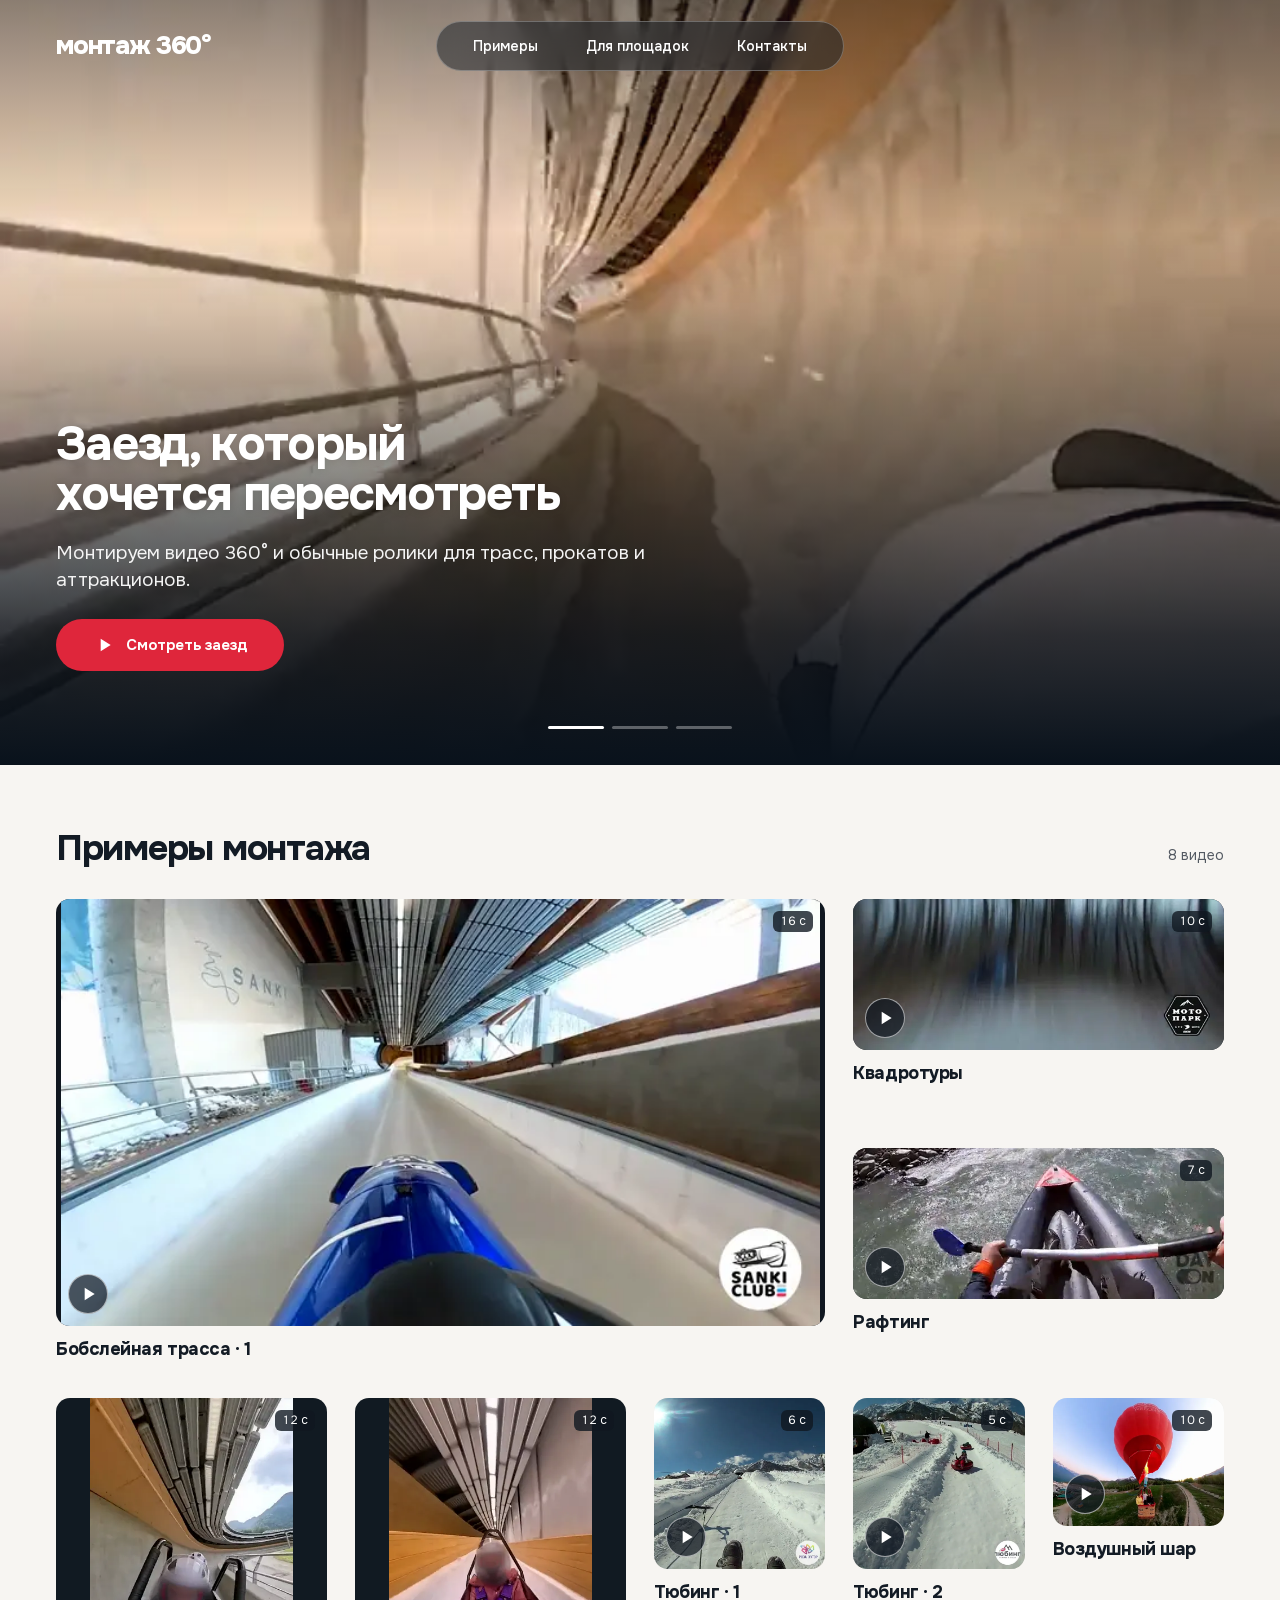
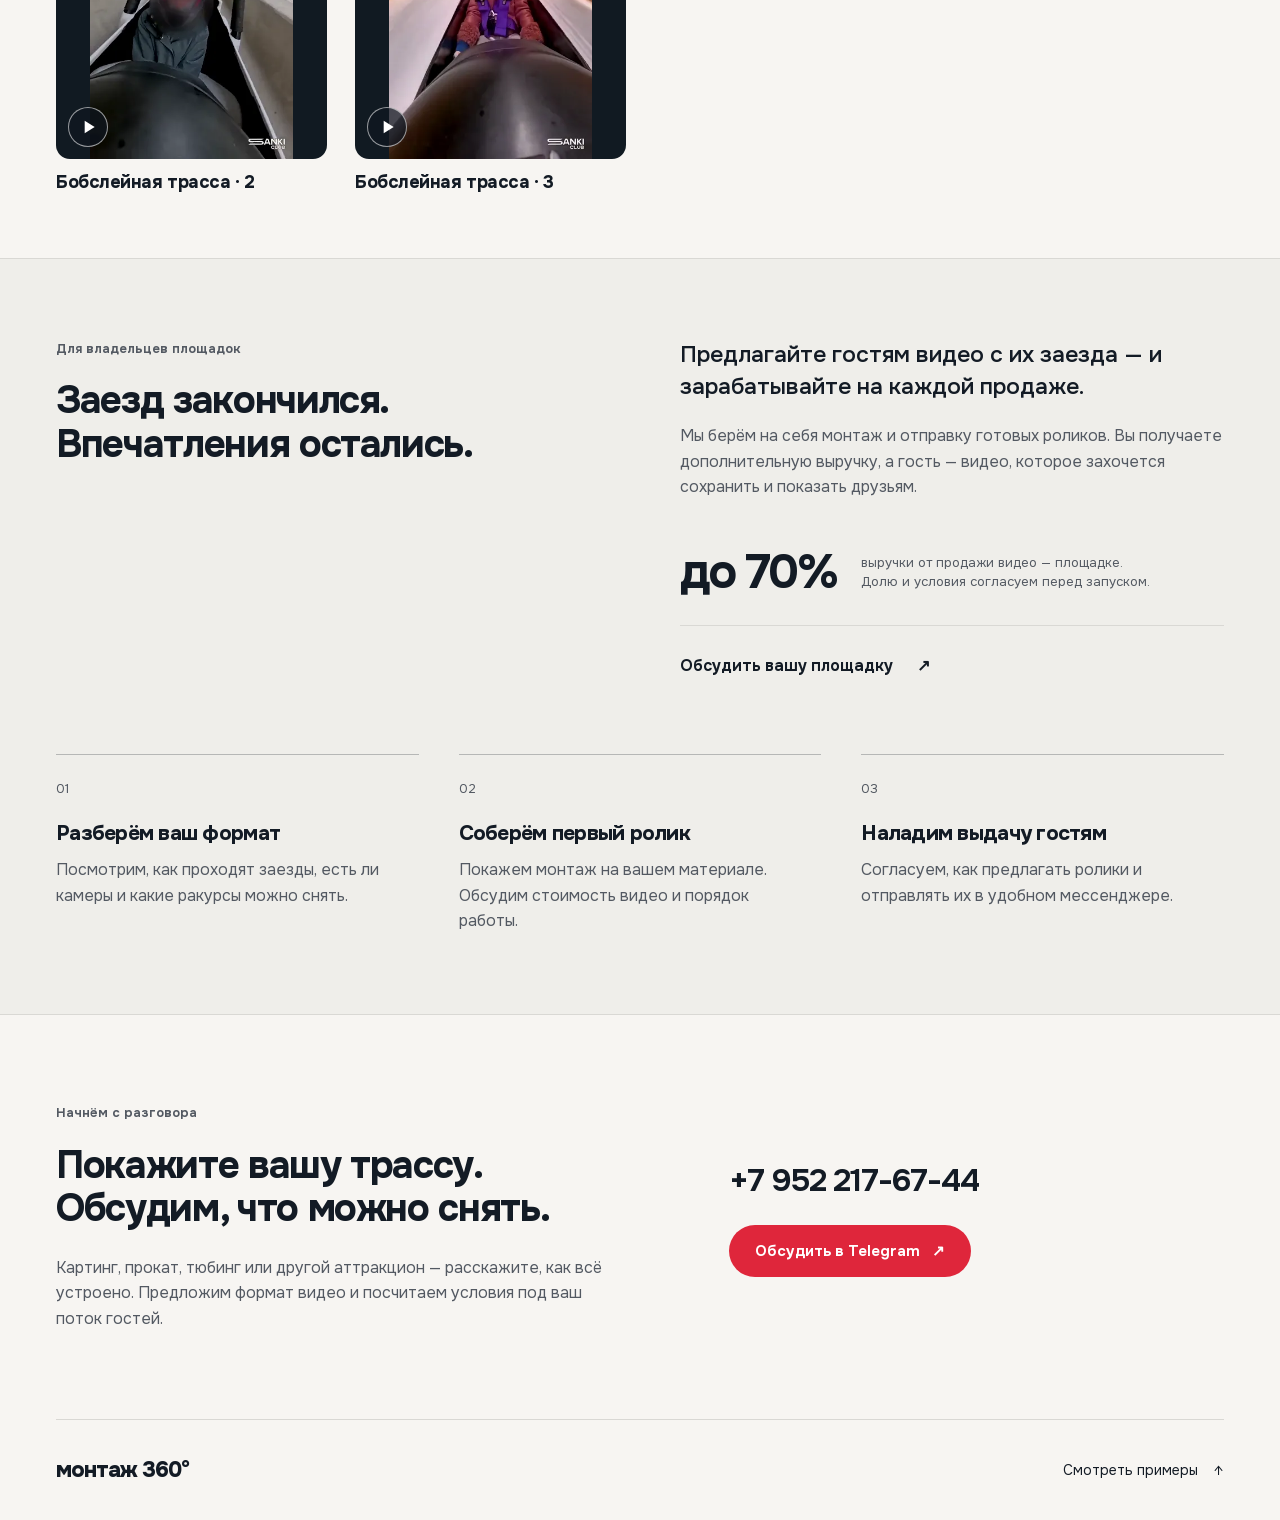
==== commit 4249dd3a: "Publish approved editorial video landing and retain SEO" ====
--- a/index.html
+++ b/index.html
@@ -1,197 +1,34 @@
 <!doctype html>
-<html lang="ru">
-<head>
-  <meta charset="utf-8">
-  <meta name="viewport" content="width=device-width, initial-scale=1">
-  <meta name="theme-color" content="#171917">
-  <meta name="description" content="Монтаж видео 360° и обычных роликов для аттракционов и прокатов. Монтируем и отправляем видео гостям. Площадке — до 70% выручки по согласованным условиям.">
-  <title>Монтаж видео 360° для аттракционов и прокатов</title>
+<html lang="ru"><head><meta charset="utf-8"><meta name="viewport" content="width=device-width, initial-scale=1, viewport-fit=cover"><meta name="theme-color" content="#101720"><title>Монтаж видео 360° для аттракционов, трасс и прокатов</title>
+  <meta name="description" content="Монтаж видео 360° и обычных роликов с заездов для трасс, прокатов и аттракционов по России. Монтируем и отправляем видео гостям. Смотрите реальные примеры.">
   <link rel="canonical" href="https://montazh360.ru/">
   <meta property="og:type" content="website">
   <meta property="og:locale" content="ru_RU">
   <meta property="og:site_name" content="Монтаж 360°">
-  <meta property="og:title" content="Монтаж видео 360° для аттракционов и прокатов">
-  <meta property="og:description" content="Монтируем и отправляем гостям видео с заездов. Площадке — до 70% выручки от продажи роликов по согласованным условиям.">
+  <meta property="og:title" content="Монтаж видео 360° для аттракционов, трасс и прокатов">
+  <meta property="og:description" content="Монтируем ролики с заездов и отправляем их гостям. Примеры монтажа и условия запуска для площадок.">
   <meta property="og:url" content="https://montazh360.ru/">
   <meta property="og:image" content="https://montazh360.ru/assets/share-preview.jpg">
   <meta property="og:image:type" content="image/jpeg">
-  <meta property="og:image:width" content="640">
-  <meta property="og:image:height" content="480">
-  <meta property="og:image:alt" content="Кадр из готового видеопримера: красный воздушный шар над горной долиной.">
-  <link rel="icon" href="assets/mark.svg" type="image/svg+xml">
-  <link rel="stylesheet" href="trackside.css?v=20261128-track1">
-  <link rel="stylesheet" href="examples.css?v=20261126-audio8">
-  <link rel="preload" href="assets/fonts/onest-cyrillic.woff2" as="font" type="font/woff2" crossorigin>
-  <script src="site-config.js" defer></script>
-  <script src="site.js" defer></script>
-  <script src="examples.js?v=20261126-audio8" defer></script>
-  <script src="economics.js?v=20261126-sales1" defer></script>
-  <script src="ux.js?v=20261128-ux1" defer></script>
-  <script src="trackside.js?v=20261128-track1" defer></script>
+  <meta property="og:image:alt" content="Кадр из видеопримера: воздушный шар над горной долиной.">
+  <link rel="icon" href="assets/mark.svg" type="image/svg+xml"><link rel="preload" href="assets/fonts/onest-cyrillic.woff2" as="font" type="font/woff2" crossorigin><link rel="stylesheet" href="editorial.css?v=1"><script src="editorial.js?v=1" defer></script><link rel="stylesheet" href="lead-form.css?v=20261128-lead1">
   <script src="analytics-config.js?v=20261128-ux1" defer></script>
   <script src="analytics.js?v=20261128-ux1" defer></script>
-  <link rel="stylesheet" href="lead-form.css?v=20261128-lead1">
   <script src="lead-config.js?v=20261128-lead1" defer></script>
   <script src="lead-form.js?v=20261128-lead1" defer></script>
 </head>
-<body id="top" class="venue-site trackside">
-  <a class="skip-link" href="#main">Перейти к содержанию</a>
-  <header class="site-header wrap">
-    <a class="brand" href="#top" aria-label="Монтаж 360° — в начало"><span>МОНТАЖ <span class="brand-degree">360°</span></span></a>
-    <nav class="desktop-nav" aria-label="Основная навигация"><a href="#examples">Примеры видео</a><a href="#benefit">Доход площадки</a><a href="#process">Как это работает</a><a href="#contact">Контакты</a></nav>
-    <a class="header-contact" href="tel:+79522176744" aria-label="Позвонить Александру: +7 952 217-67-44">+7 952 217-67-44</a>
-  </header>
-  <main id="main">
-    <section class="hero wrap" aria-labelledby="hero-title">
-      <div class="hero-copy">
-        <p class="eyebrow">Монтаж видео 360° для трасс, аттракционов и прокатов</p>
-        <h1 id="hero-title">ТРАССА<br><span>В КАДРЕ.</span></h1>
-        <p class="hero-description"><strong>Монтируем ролики с заездов и отправляем их гостям.</strong> Вы предлагаете видео. Монтаж и выдача — на нас.</p>
-        <a class="button hero-watch" href="assets/examples/sanki-warm-pov.mp4?v=20261126-audio8" data-preview-id="example-sanki-warm-pov">Смотреть заезд <span aria-hidden="true">▶</span></a>
-      </div>
-      <div class="hero-visual" aria-label="Два ракурса одного заезда">
-        <div class="track-frames" id="track-frames" data-view="split">
-          <figure class="track-shot guest-shot"><img src="assets/hero-guest.webp" width="360" height="640" fetchpriority="high" alt="Гость в бобе во время заезда, лицо обезличено."><figcaption>Гость</figcaption></figure>
-          <figure class="track-shot route-shot"><img src="assets/hero-track.webp" width="360" height="640" alt="Вид вперёд на ту же бобслейную трассу после поворота камеры."><figcaption>Трасса</figcaption></figure>
-        </div>
-        <div class="view-switch" role="group" aria-label="Выбрать ракурс на фотографии">
-          <button type="button" data-view-choice="split" aria-pressed="true" aria-controls="track-frames">Два ракурса</button><button type="button" data-view-choice="guest" aria-pressed="false" aria-controls="track-frames">Гость</button><button type="button" data-view-choice="route" aria-pressed="false" aria-controls="track-frames">Трасса</button>
-        </div>
-      </div>
-    </section>
-    <div class="ride-path wrap"><strong>После заезда</strong><p>Вы снимаете <span aria-hidden="true">/</span> Мы монтируем <span aria-hidden="true">/</span> Гость получает ролик</p><span>360° и обычное видео</span></div>
-
-    <section class="section wrap examples" id="examples" aria-labelledby="examples-title">
-      <div class="section-heading examples-heading"><div><h2 id="examples-title">Примеры монтажа</h2></div><span class="examples-count">8 роликов<br>Оригинальный звук</span></div>
-      <div class="examples-grid">
-       <article class="example-card is-portrait featured-ride" id="example-sanki-warm-pov">
-        <a class="example-open" href="assets/examples/sanki-warm-pov.mp4?v=20261126-audio8" data-example data-title="Бобслейная трасса · 1" data-width="720" data-height="1280" data-duration="12 секунд" data-sound="Оригинальная дорожка" data-poster="assets/examples/sanki-warm-pov.webp?v=20261126-audio8" aria-label="Смотреть: Бобслейная трасса · 1, 12 секунд">
-         <div class="example-poster" style="--media-ratio:720/1280"><img src="assets/examples/sanki-warm-pov.webp?v=20261126-audio8" width="360" height="640" loading="lazy" decoding="async" alt="Гость в бобе на повороте бобслейной трассы."><span class="example-play" aria-hidden="true"><svg viewBox="0 0 24 24" fill="none"><path d="m9 5 11 7L9 19V5Z" fill="currentColor"/></svg></span><span class="example-duration">12 секунд</span></div>
-         <div class="example-caption"><h3><span class="example-number">01</span> Бобслейная трасса</h3></div>
-        </a>
-       </article>
-       <article class="example-card is-portrait" id="example-sanki-winter-pov">
-        <a class="example-open" href="assets/examples/sanki-winter-pov.mp4?v=20261126-audio8" data-example data-title="Бобслейная трасса · 2" data-width="720" data-height="1280" data-duration="12 секунд" data-sound="Оригинальная дорожка" data-poster="assets/examples/sanki-winter-pov.webp?v=20261126-audio8" aria-label="Смотреть: Бобслейная трасса · 2, 12 секунд">
-         <div class="example-poster" style="--media-ratio:720/1280"><img src="assets/examples/sanki-winter-pov.webp?v=20261126-audio8" width="360" height="640" loading="lazy" decoding="async" alt="Гость в бобе на ледяной бобслейной трассе."><span class="example-play" aria-hidden="true"><svg viewBox="0 0 24 24" fill="none"><path d="m9 5 11 7L9 19V5Z" fill="currentColor"/></svg></span><span class="example-duration">12 секунд</span></div>
-         <div class="example-caption"><h3><span class="example-number">02</span> Бобслейная трасса</h3></div>
-        </a>
-       </article>
-       <article class="example-card" id="example-bobsleigh-archive">
-        <a class="example-open" href="assets/examples/bobsleigh-archive.mp4?v=20261126-audio8" data-example data-title="Бобслейная трасса · 3" data-width="960" data-height="540" data-duration="16 секунд" data-sound="Оригинальная дорожка" data-poster="assets/examples/bobsleigh-archive.webp?v=20261126-audio8" aria-label="Смотреть: Бобслейная трасса · 3, 16 секунд">
-         <div class="example-poster" style="--media-ratio:960/540"><img src="assets/examples/bobsleigh-archive.webp?v=20261126-audio8" width="640" height="360" loading="lazy" decoding="async" alt="Вид вперёд из боба на повороте трассы."><span class="example-play" aria-hidden="true"><svg viewBox="0 0 24 24" fill="none"><path d="m9 5 11 7L9 19V5Z" fill="currentColor"/></svg></span><span class="example-duration">16 секунд</span></div>
-         <div class="example-caption"><h3><span class="example-number">03</span> Бобслейная трасса</h3></div>
-        </a>
-       </article>
-       <article class="example-card" id="example-tubing-run-1">
-        <a class="example-open" href="assets/examples/tubing-run-1.mp4?v=20261126-audio8" data-example data-title="Тюбинг · 1" data-width="640" data-height="640" data-duration="6 секунд" data-sound="Оригинальная дорожка" data-poster="assets/examples/tubing-run-1.webp?v=20261126-audio8" aria-label="Смотреть: Тюбинг · 1, 6 секунд">
-         <div class="example-poster" style="--media-ratio:640/640"><img src="assets/examples/tubing-run-1.webp?v=20261126-audio8" width="640" height="640" loading="lazy" decoding="async" alt="Спуск на тюбинге по снежной трассе."><span class="example-play" aria-hidden="true"><svg viewBox="0 0 24 24" fill="none"><path d="m9 5 11 7L9 19V5Z" fill="currentColor"/></svg></span><span class="example-duration">6 секунд</span></div>
-         <div class="example-caption"><h3><span class="example-number">01</span> Тюбинг</h3></div>
-        </a>
-       </article>
-       <article class="example-card" id="example-tubing-run-2">
-        <a class="example-open" href="assets/examples/tubing-run-2.mp4?v=20261126-audio8" data-example data-title="Тюбинг · 2" data-width="640" data-height="640" data-duration="5 секунд" data-sound="Оригинальная дорожка" data-poster="assets/examples/tubing-run-2.webp?v=20261126-audio8" aria-label="Смотреть: Тюбинг · 2, 5 секунд">
-         <div class="example-poster" style="--media-ratio:640/640"><img src="assets/examples/tubing-run-2.webp?v=20261126-audio8" width="640" height="640" loading="lazy" decoding="async" alt="Тюбинг на снежном склоне в горах."><span class="example-play" aria-hidden="true"><svg viewBox="0 0 24 24" fill="none"><path d="m9 5 11 7L9 19V5Z" fill="currentColor"/></svg></span><span class="example-duration">5 секунд</span></div>
-         <div class="example-caption"><h3><span class="example-number">02</span> Тюбинг</h3></div>
-        </a>
-       </article>
-       <article class="example-card" id="example-atv-tour">
-        <a class="example-open" href="assets/examples/atv-tour.mp4?v=20261126-audio8" data-example data-title="Квадротуры" data-width="720" data-height="540" data-duration="10 секунд" data-sound="Оригинальная дорожка" data-poster="assets/examples/atv-tour-preview.webp?v=20261126-sales1" aria-label="Смотреть: Квадротуры, 10 секунд">
-         <div class="example-poster" style="--media-ratio:720/540"><img src="assets/examples/atv-tour-preview.webp?v=20261126-sales1" width="640" height="480" loading="lazy" decoding="async" alt="Квадроцикл на лесном маршруте."><span class="example-play" aria-hidden="true"><svg viewBox="0 0 24 24" fill="none"><path d="m9 5 11 7L9 19V5Z" fill="currentColor"/></svg></span><span class="example-duration">10 секунд</span></div>
-         <div class="example-caption"><h3>Квадротуры</h3></div>
-        </a>
-       </article>
-       <article class="example-card" id="example-rafting">
-        <a class="example-open" href="assets/examples/rafting.mp4?v=20261126-audio8" data-example data-title="Рафтинг" data-width="720" data-height="540" data-duration="7 секунд" data-sound="Оригинальная дорожка" data-poster="assets/examples/rafting.webp?v=20261126-audio8" aria-label="Смотреть: Рафтинг, 7 секунд">
-         <div class="example-poster" style="--media-ratio:720/540"><img src="assets/examples/rafting.webp?v=20261126-audio8" width="640" height="480" loading="lazy" decoding="async" alt="Вид с воды на реку и мост."><span class="example-play" aria-hidden="true"><svg viewBox="0 0 24 24" fill="none"><path d="m9 5 11 7L9 19V5Z" fill="currentColor"/></svg></span><span class="example-duration">7 секунд</span></div>
-         <div class="example-caption"><h3>Рафтинг</h3></div>
-        </a>
-       </article>
-       <article class="example-card" id="example-balloon">
-        <a class="example-open" href="assets/examples/balloon.mp4?v=20261126-audio8" data-example data-title="Воздушный шар" data-width="720" data-height="540" data-duration="10 секунд" data-sound="Оригинальная дорожка" data-poster="assets/examples/balloon.webp?v=20261126-audio8" aria-label="Смотреть: Воздушный шар, 10 секунд">
-         <div class="example-poster" style="--media-ratio:720/540"><img src="assets/examples/balloon.webp?v=20261126-audio8" width="640" height="480" loading="lazy" decoding="async" alt="Красный воздушный шар над горной долиной."><span class="example-play" aria-hidden="true"><svg viewBox="0 0 24 24" fill="none"><path d="m9 5 11 7L9 19V5Z" fill="currentColor"/></svg></span><span class="example-duration">10 секунд</span></div>
-         <div class="example-caption"><h3>Воздушный шар</h3></div>
-        </a>
-       </article>
-      </div>
-      <div class="examples-links"><a class="text-link" href="guest.html?v=20261128-ux2">Как выглядит страница гостя</a><a class="text-link" href="tel:+79522176744">Хочу такие ролики для гостей</a></div>
-    </section>
-    <dialog class="example-viewer" id="example-viewer" aria-labelledby="example-viewer-title" aria-describedby="example-viewer-note">
-      <div class="viewer-heading"><div><p class="eyebrow">Пример видео для гостя</p><h2 id="example-viewer-title"></h2></div><button class="viewer-close" type="button" aria-label="Закрыть видео">×</button></div>
-      <div class="viewer-stage"><div class="viewer-media"><video id="example-video" controls playsinline preload="none" aria-label="Выбранный пример видео"></video></div><div class="viewer-error" role="status" hidden><p>Не получилось загрузить видео. Проверьте интернет и попробуйте ещё раз.</p><button class="button viewer-retry" type="button">Повторить загрузку</button></div></div>
-      <p class="viewer-note" id="example-viewer-note"></p>
-      <button class="button viewer-play" type="button" hidden>Воспроизвести видео</button>
-      <div class="viewer-navigation"><button type="button" class="viewer-prev" aria-label="Предыдущий пример">Предыдущий</button><p class="viewer-counter" aria-live="polite"></p><button type="button" class="viewer-next" aria-label="Следующий пример">Следующий</button></div>
-    </dialog>
-
-
-    <section class="benefit light-section" id="benefit" aria-labelledby="benefit-title"><div class="wrap">
-      <div class="section-heading heading-split"><div><h2 id="benefit-title">Заезд на память.<br>Доход — площадке.</h2></div><p>Заезд уже продаётся. Добавьте к нему личный ролик — отдельную покупку, для которой не нужен новый аттракцион.</p></div>
-      <div class="revenue-layout">
-        <div class="revenue-copy"><h3>Гость платит за видео.<br>Вы получаете свою долю.</h3><p>Мы отбираем кадры, собираем ролик и отправляем его гостю. Вы организуете съёмку и предлагаете видео на своей площадке.</p></div>
-        <div class="revenue-number"><strong>до 70%</strong><p>выручки от продажи видео — площадке</p><span>Точную долю, затраты на съёмку и порядок расчётов согласуем заранее. Это доля выручки до ваших расходов.</span></div>
-      </div>
-      <div class="benefit-grid">
-        <article><h3>Продаёте тем, кто уже приехал</h3><p>Предлагаете видео гостям своей площадки. У человека остаётся ролик, который можно пересмотреть и показать друзьям.</p></article>
-        <article><h3>Обходитесь без своего монтажёра</h3><p>Не нужно искать специалиста и разбирать записи после смены. Монтаж и проверку готовых роликов берём на себя.</p></article>
-        <article><h3>Не рассылаете файлы вручную</h3><p>Отправляем готовое видео в WhatsApp, MAX или Telegram. Способ выдачи выбираем вместе с вами.</p></article>
-      </div>
-      <section class="sales-economics" aria-labelledby="calculation-title" data-price="1000" data-days="26" data-share="0.7">
-        <div class="calculation-copy"><p class="eyebrow">Пример расчёта</p><h3 id="calculation-title">Если продавать <span data-order-count>10</span> роликов в день</h3><p class="calculation-result"><output data-venue-revenue aria-label="Доля площадки в расчётном примере" aria-live="polite" aria-atomic="true">182 000</output><span>₽ в месяц</span></p><p class="calculation-result-label">Площадке до её расходов</p><p class="calculation-total">Общая выручка от видео: <strong data-total-revenue>260 000 ₽</strong></p>
-          <dl class="calculation-assumptions" id="calculation-assumptions"><div><dt>Цена ролика в примере</dt><dd>1 000 ₽</dd></div><div><dt>Рабочих дней в месяц</dt><dd>26</dd></div><div><dt>Доля площадки в примере</dt><dd>70%</dd></div></dl>
-        </div>
-        <div class="calculation-chart"><p class="calculation-chart-title">Сколько роликов в день покупают гости?</p><div class="scenario-bars" role="group" aria-label="Три расчётных сценария" aria-describedby="calculation-assumptions calculation-note">
-          <button type="button" class="scenario" data-orders="5" aria-pressed="false" disabled><span class="scenario-value">91 000 ₽</span><span class="scenario-track"><span class="scenario-column" style="--level:25%"></span></span><span class="scenario-label">5 роликов</span></button>
-          <button type="button" class="scenario is-selected" data-orders="10" aria-pressed="true" disabled><span class="scenario-value">182 000 ₽</span><span class="scenario-track"><span class="scenario-column" style="--level:50%"></span></span><span class="scenario-label">10 роликов</span></button>
-          <button type="button" class="scenario" data-orders="20" aria-pressed="false" disabled><span class="scenario-value">364 000 ₽</span><span class="scenario-track"><span class="scenario-column" style="--level:100%"></span></span><span class="scenario-label">20 роликов</span></button>
-        </div><p class="calculation-note" id="calculation-note">Считаем оплаченные ролики, а не всех гостей. Все цифры в этом блоке — пример, не результат клиента и не прогноз. Для вашей площадки нужны свои цены, расходы и условия.</p></div>
-        <p class="calculation-business">Подставим ваши цены и затраты, чтобы понять, сколько остаётся площадке и имеет ли смысл запускать услугу.</p><a class="text-link" href="tel:+79522176744">Обсудить расчёт по телефону</a>
-      </section>
-    </div></section>
-    <section class="process-section" id="process" aria-labelledby="process-title"><div class="section wrap">
-      <div class="section-heading heading-split"><div><h2 id="process-title">Вы снимаете заезд.<br>Мы делаем готовый ролик.</h2></div><p>На площадке продают видео и организуют съёмку. Мы занимаемся монтажом, проверкой и отправкой готовых роликов.</p></div>
-      <ol class="process-list" role="list">
-        <li><span class="step-number">01</span><div><h3>Предлагаете видео</h3><p>Гость покупает ролик вместе с заездом или отдельно — как удобнее вашей площадке.</p></div><span class="step-owner">Ваша команда</span></li>
-        <li><span class="step-number">02</span><div><h3>Снимаете и передаёте запись</h3><p>Сотрудники организуют съёмку и передают файлы. Поможем разобраться с процессом до запуска.</p></div><span class="step-owner">Ваша команда</span></li>
-        <li><span class="step-number">03</span><div><h3>Монтируем и проверяем</h3><p>Отбираем моменты, выбираем ракурсы и собираем ролик с гостем и его заездом.</p></div><span class="step-owner">Мы</span></li>
-        <li><span class="step-number">04</span><div><h3>Отправляем гостю</h3><p>Передаём готовое видео в выбранном мессенджере. Срок выдачи согласуем заранее.</p></div><span class="step-owner">Мы</span></li>
-      </ol>
-      <aside class="team-note"><div><p class="eyebrow">Для сотрудников на площадке</p><h3>Больше проданных роликов — повод поощрить команду.</h3><p>Если хотите мотивировать сотрудников предлагать видео, обсудим вознаграждение за оплаченные ролики. Размер и учёт выбираете вы.</p></div></aside>
-    </div></section>
-
-    <section class="section wrap start-section" id="start" aria-labelledby="start-title">
-      <div class="section-heading"><h2 id="start-title">Начнём с одного заезда.</h2></div>
-      <div class="start-grid">
-        <article><span class="index">Есть камеры и записи</span><h3>Начнём с вашего видео.</h3><p>Посмотрим исходник и предложим, какой ролик из него можно сделать. Договоримся о цене и сроках, затем проверим всё на одном заезде.</p><ul><li>Формат готового ролика</li><li>Передача записей и срок выдачи</li><li>Стоимость монтажа и условия теста</li></ul><a class="text-link" href="https://t.me/GOODTOBEDONE">Показать запись в Telegram</a></article>
-        <article><span class="index">Съёмки ещё нет</span><h3>Разберём запуск с нуля.</h3><p>Поможем подобрать камеры и крепления под вашу активность. До покупки оборудования обсудим затраты, работу сотрудников и передачу видео на монтаж.</p><ul><li>Камеры и способ съёмки</li><li>Задачи сотрудников на площадке</li><li>Расходы и первый тестовый заезд</li></ul><a class="text-link" href="tel:+79522176744">Обсудить камеры и запуск</a></article>
-      </div>
-    </section>
-
-    <section class="section wrap followup" id="after-ride" aria-labelledby="after-ride-title">
-      <div class="section-heading followup-heading"><h2 id="after-ride-title">Ролик — повод<br><em>пригласить гостя снова.</em></h2><p class="followup-intro">Спросите, как прошёл заезд, и дайте ссылку на отзыв. А если гость отдельно согласился получать предложения — пригласите его ещё раз.</p></div>
-      <div class="followup-grid">
-        <div class="followup-copy"><ol class="followup-steps" role="list">
-          <li><span class="followup-number" aria-hidden="true">01</span><div><h3>Сначала — его видео</h3><p>Гость получает ролик в мессенджере. Можно сразу посмотреть, сохранить и отправить друзьям.</p></div></li>
-          <li><span class="followup-number" aria-hidden="true">02</span><div><h3>Потом — просьба о честном отзыве</h3><p>Дайте ссылку на публичный отзыв и возможность написать вам лично. Гость сам выбирает, как рассказать о хорошем или неудачном опыте.</p></div></li>
-          <li><span class="followup-number" aria-hidden="true">03</span><div><h3>Позже — приглашение на новый заезд</h3><p>Только для тех, кто отдельно согласился получать такие сообщения. Как оформлять согласие и отказ от рассылки, договоримся до запуска.</p></div></li>
-        </ol><div class="followup-benefit"><h3>Отзывы читают те, кто ещё не был у вас.</h3><p>Помогите им понять, чего ждать от заезда. Если нужны рассылки или рекламные кампании, обсудим их отдельно — с подходящим предложением и разрешёнными контактами.</p></div><a class="button followup-cta" href="tel:+79522176744">Обсудить работу с гостями</a></div>
-        <figure class="whatsapp-example" aria-labelledby="whatsapp-caption"><a href="assets/whatsapp-example.webp?v=20261126-sales1" target="_blank" rel="noopener" aria-label="Открыть крупный пример переписки в WhatsApp"><img src="assets/whatsapp-example.webp?v=20261126-sales1" width="720" height="1280" loading="lazy" decoding="async" alt="Пример WhatsApp: площадка отправляет ролик, предлагает честный отзыв, позднее приглашает на новый заезд."></a><figcaption id="whatsapp-caption">Пример переписки в WhatsApp · ImageGen.<br>Позднее приглашение — только с отдельного согласия гостя.</figcaption><a class="text-link" href="assets/whatsapp-example.webp?v=20261126-sales1" target="_blank" rel="noopener">Открыть пример крупнее</a></figure>
-      </div>
-    </section>
-
-    <section class="section wrap faq" id="faq" aria-labelledby="faq-title">
-      <div><h2 id="faq-title">О цене, камерах<br>и работе с гостями.</h2></div>
-      <div class="faq-list">
-        <details><summary>Сколько будет стоить запуск?</summary><p>Если камеры уже есть, начнём с ваших записей. Если нет — добавим в расчёт оборудование и организацию съёмки. Цена зависит и от объёма монтажа. До старта договоримся о затратах, доле площадки и стоимости теста.</p></details>
-        <details><summary>Площадка может получать 70%?</summary><p>Да, такая доля от продажи роликов возможна при согласованных условиях. Но это выручка, а не чистая прибыль: из неё нужно вычесть ваши расходы на оборудование, съёмку и работу сотрудников. Точную долю фиксируем до запуска.</p></details>
-        <details id="economics-details"><summary>Когда окупится оборудование?</summary><p>Зависит от вложений, цены ролика и числа покупок. Поток гостей сам по себе этого не показывает: видео купят не все. Сначала посчитаем, сколько остаётся у площадки после расходов.</p><p class="formula">Срок окупаемости в месяцах = вложения на старте ÷ (выручка от видео за месяц × доля площадки − ежемесячные расходы площадки).</p><p>После ежемесячных расходов должна оставаться положительная сумма. Тогда можно посчитать, за сколько месяцев вернутся вложения.</p></details>
-        <details><summary>Что будут делать наши сотрудники?</summary><p>Предлагать видео гостям, организовывать съёмку и передавать записи. Мы монтируем и отправляем готовые ролики. На тестовом заезде разберём весь путь, чтобы сотрудники понимали свои задачи.</p></details>
-        <details><summary>А если заездов много?</summary><p>Расскажите, сколько заездов у вас в обычный день и в пик сезона. Согласуем объём монтажа и срок выдачи. На тесте проверим, как передаются записи и как быстро гость получает ролик.</p></details>
-        <details><summary>Нужна камера 360° или подойдёт обычная?</summary><p>Работаем с обоими форматами. Из обычной записи делаем обычный ролик; из видео 360° можно выбрать ракурсы или сохранить сферический формат. Для интерактивного просмотра нужны панорамный исходник и специальный плеер. Здесь в примерах — обычные MP4.</p></details>
-      </div>
-    </section>
-
-
-    <section class="section wrap lead-section" id="lead" aria-labelledby="lead-title" hidden>
+<body><a class="skip" href="#examples">К примерам видео</a>
+<main><section class="hero" aria-labelledby="hero-title">
+<picture class="hero-picture" id="hero-picture"><source media="(max-width: 600px)" srcset="assets/editorial/hero-mobile.webp"><img id="hero-image" src="assets/editorial/hero-wide.webp" width="960" height="540" alt="Вид вперёд на бобслейную трассу" fetchpriority="high"></picture>
+<div class="hero-shade"></div>
+<header class="header"><a class="brand" href="#" aria-label="Монтаж 360° — начало">монтаж 360°</a><button class="menu-toggle" type="button" aria-expanded="false" aria-controls="navigation" aria-label="Открыть меню"><span></span><span></span><span></span></button><nav id="navigation" aria-label="Основная навигация"><a href="#examples">Примеры</a><a href="#venues">Для площадок</a><a href="#contact">Контакты</a></nav></header>
+<div class="hero-copy"><h1 id="hero-title">Заезд, который<br class="desktop-break"> хочется пересмотреть</h1><p id="hero-description">Монтируем видео 360° и обычные ролики для трасс, прокатов и аттракционов.</p><button class="button hero-play" type="button" data-open="hero"><svg viewBox="0 0 24 24" width="20" height="20" aria-hidden="true"><path d="M8 4.5 20 12 8 19.5Z" fill="currentColor"/></svg><span>Смотреть заезд</span></button></div>
+<div class="carousel-controls" role="group" aria-label="Выбор примера на первом экране"><button type="button" aria-label="Бобслейная трасса, слайд 1 из 3" aria-pressed="true" data-slide="0"><span></span></button><button type="button" aria-label="Квадротуры, слайд 2 из 3" aria-pressed="false" data-slide="1"><span></span></button><button type="button" aria-label="Рафтинг, слайд 3 из 3" aria-pressed="false" data-slide="2"><span></span></button></div>
+<p class="sr-only" id="slide-status" aria-live="polite">Бобслейная трасса, 1 из 3</p>
+</section>
+<section class="examples section wrap" id="examples" aria-labelledby="examples-title"><div class="section-heading"><h2 id="examples-title">Примеры монтажа</h2><span class="section-count">8 видео</span></div><div class="films"><article class="film film-1" id="example-bobsleigh-archive"><a class="film-link" href="assets/examples/bobsleigh-archive.mp4?v=20261126-audio8" data-film="bobsleigh-archive" data-title="Бобслейная трасса · 1" data-width="960" data-height="540"><div class="film-picture"><img src="assets/examples/bobsleigh-archive.webp" width="960" height="540" loading="lazy" decoding="async" alt="Вид вперёд из бобслейных саней на закрытом участке трассы"><span class="play-round"><svg viewBox="0 0 24 24" width="20" height="20" aria-hidden="true"><path d="M8 4.5 20 12 8 19.5Z" fill="currentColor"/></svg></span><span class="duration">16 с</span></div><h3>Бобслейная трасса · 1</h3><span class="sr-only">Смотреть видео со звуком</span></a></article><article class="film film-2" id="example-atv-tour"><a class="film-link" href="assets/examples/atv-tour.mp4?v=20261126-audio8" data-film="atv-tour" data-title="Квадротуры" data-width="720" data-height="540"><div class="film-picture"><img src="assets/examples/atv-tour.webp" width="720" height="540" loading="lazy" decoding="async" alt="Заезд на квадроциклах по лесной дороге"><span class="play-round"><svg viewBox="0 0 24 24" width="20" height="20" aria-hidden="true"><path d="M8 4.5 20 12 8 19.5Z" fill="currentColor"/></svg></span><span class="duration">10 с</span></div><h3>Квадротуры</h3><span class="sr-only">Смотреть видео со звуком</span></a></article><article class="film film-3" id="example-rafting"><a class="film-link" href="assets/examples/rafting.mp4?v=20261126-audio8" data-film="rafting" data-title="Рафтинг" data-width="720" data-height="540"><div class="film-picture"><img src="assets/examples/rafting.webp" width="720" height="540" loading="lazy" decoding="async" alt="Лодка и бурная река на фоне гор"><span class="play-round"><svg viewBox="0 0 24 24" width="20" height="20" aria-hidden="true"><path d="M8 4.5 20 12 8 19.5Z" fill="currentColor"/></svg></span><span class="duration">7 с</span></div><h3>Рафтинг</h3><span class="sr-only">Смотреть видео со звуком</span></a></article><article class="film film-4" id="example-sanki-warm-pov"><a class="film-link" href="assets/examples/sanki-warm-pov.mp4?v=20261126-audio8" data-film="sanki-warm-pov" data-title="Бобслейная трасса · 2" data-width="720" data-height="1280"><div class="film-picture"><img src="assets/examples/sanki-warm-pov.webp" width="720" height="1280" loading="lazy" decoding="async" alt="Гость в шлеме на бобслейной трассе"><span class="play-round"><svg viewBox="0 0 24 24" width="20" height="20" aria-hidden="true"><path d="M8 4.5 20 12 8 19.5Z" fill="currentColor"/></svg></span><span class="duration">12 с</span></div><h3>Бобслейная трасса · 2</h3><span class="sr-only">Смотреть видео со звуком</span></a></article><article class="film film-5" id="example-sanki-winter-pov"><a class="film-link" href="assets/examples/sanki-winter-pov.mp4?v=20261126-audio8" data-film="sanki-winter-pov" data-title="Бобслейная трасса · 3" data-width="720" data-height="1280"><div class="film-picture"><img src="assets/examples/sanki-winter-pov.webp" width="720" height="1280" loading="lazy" decoding="async" alt="Зимний заезд по бобслейной трассе"><span class="play-round"><svg viewBox="0 0 24 24" width="20" height="20" aria-hidden="true"><path d="M8 4.5 20 12 8 19.5Z" fill="currentColor"/></svg></span><span class="duration">12 с</span></div><h3>Бобслейная трасса · 3</h3><span class="sr-only">Смотреть видео со звуком</span></a></article><article class="film film-6" id="example-tubing-run-1"><a class="film-link" href="assets/examples/tubing-run-1.mp4?v=20261126-audio8" data-film="tubing-run-1" data-title="Тюбинг · 1" data-width="640" data-height="640"><div class="film-picture"><img src="assets/examples/tubing-run-1.webp" width="640" height="640" loading="lazy" decoding="async" alt="Спуск на тюбинге"><span class="play-round"><svg viewBox="0 0 24 24" width="20" height="20" aria-hidden="true"><path d="M8 4.5 20 12 8 19.5Z" fill="currentColor"/></svg></span><span class="duration">6 с</span></div><h3>Тюбинг · 1</h3><span class="sr-only">Смотреть видео со звуком</span></a></article><article class="film film-7" id="example-tubing-run-2"><a class="film-link" href="assets/examples/tubing-run-2.mp4?v=20261126-audio8" data-film="tubing-run-2" data-title="Тюбинг · 2" data-width="640" data-height="640"><div class="film-picture"><img src="assets/examples/tubing-run-2.webp" width="640" height="640" loading="lazy" decoding="async" alt="Летний спуск на тюбинге"><span class="play-round"><svg viewBox="0 0 24 24" width="20" height="20" aria-hidden="true"><path d="M8 4.5 20 12 8 19.5Z" fill="currentColor"/></svg></span><span class="duration">5 с</span></div><h3>Тюбинг · 2</h3><span class="sr-only">Смотреть видео со звуком</span></a></article><article class="film film-8" id="example-balloon"><a class="film-link" href="assets/examples/balloon.mp4?v=20261126-audio8" data-film="balloon" data-title="Воздушный шар" data-width="720" data-height="540"><div class="film-picture"><img src="assets/examples/balloon.webp" width="720" height="540" loading="lazy" decoding="async" alt="Полёт на воздушном шаре"><span class="play-round"><svg viewBox="0 0 24 24" width="20" height="20" aria-hidden="true"><path d="M8 4.5 20 12 8 19.5Z" fill="currentColor"/></svg></span><span class="duration">10 с</span></div><h3>Воздушный шар</h3><span class="sr-only">Смотреть видео со звуком</span></a></article></div></section>
+<section class="venues section" id="venues" aria-labelledby="venues-title"><div class="wrap venue-layout"><div><p class="eyebrow">Для владельцев площадок</p><h2 id="venues-title">Заезд закончился.<br>Впечатления остались.</h2></div><div class="venue-copy"><p class="lead">Предлагайте гостям видео с их заезда — и зарабатывайте на каждой продаже.</p><p>Мы берём на себя монтаж и отправку готовых роликов. Вы получаете дополнительную выручку, а гость — видео, которое захочется сохранить и показать друзьям.</p><div class="revenue" id="benefit"><strong>до 70%</strong><p>выручки от продажи видео — площадке.<br>Долю и условия согласуем перед запуском.</p></div><a class="text-link" href="#contact">Обсудить вашу площадку <span aria-hidden="true">↗</span></a></div></div><div class="wrap steps" id="process"><div><span>01</span><h3>Разберём ваш формат</h3><p>Посмотрим, как проходят заезды, есть ли камеры и какие ракурсы можно снять.</p></div><div><span>02</span><h3>Соберём первый ролик</h3><p>Покажем монтаж на вашем материале. Обсудим стоимость видео и порядок работы.</p></div><div><span>03</span><h3>Наладим выдачу гостям</h3><p>Согласуем, как предлагать ролики и отправлять их в удобном мессенджере.</p></div></div></section>
+<section class="section wrap lead-section" id="lead" aria-labelledby="lead-title" hidden>
       <div class="lead-layout"><div><h2 id="lead-title">Получить расчёт<br>для площадки</h2><p class="lead-intro">Расскажите, что у вас за активность и есть ли съёмка. Александр свяжется с вами, чтобы обсудить монтаж, расходы и первый тест.</p><p class="lead-intro">Один контакт — только для ответа на заявку. Подписку на рассылку здесь не оформляем.</p></div>
       <form class="lead-form" id="lead-form" novalidate>
         <div class="lead-field lead-wide"><label for="lead-venue">Название или ссылка на площадку</label><input id="lead-venue" name="venue" required maxlength="180" autocomplete="organization" aria-describedby="lead-error-venue"><span class="field-error" id="lead-error-venue" hidden></span></div>
@@ -206,10 +43,7 @@
         <div class="lead-actions lead-wide"><button class="button" type="submit">Получить расчёт для площадки</button><p class="lead-status" id="lead-status" role="status" aria-live="polite"></p><p class="lead-error" id="lead-error" role="alert" hidden></p></div>
       </form></div>
     </section>
-
-    <section class="contact-section" id="contact" aria-labelledby="contact-title"><div class="wrap contact-layout"><div><h2 id="contact-title">Давайте разберём<br>вашу площадку.</h2><p>Позвоните Александру или напишите в Telegram. Расскажите, какие у вас заезды, сколько бывает гостей и есть ли камеры. Обсудим подходящий формат, расходы и условия первого теста.</p></div><div class="contact-card"><p class="contact-name">Александр · Монтаж 360°</p><a class="contact-phone" href="tel:+79522176744">+7 952 217-67-44</a><a class="button" href="tel:+79522176744">Позвонить Александру</a><div class="messenger-links"><a href="https://t.me/GOODTOBEDONE">Написать в Telegram</a><a data-contact="max" hidden>MAX</a></div><p class="contact-caption">Сначала обсудим задачу и посчитаем затраты.<br>Покупать оборудование до разговора не нужно.</p></div></div></section>
-  </main>
-  <footer class="site-footer wrap"><a class="brand" href="#top" aria-label="Монтаж 360° — в начало"><span>МОНТАЖ <span class="brand-degree">360°</span></span></a><p>Монтаж видео 360° и обычных роликов для аттракционов, прокатов и активного отдыха.</p><a class="text-link" href="#top">Наверх</a></footer>
-  <div class="mobile-contact"><a class="button" href="tel:+79522176744" data-lead-cta>Обсудить запуск по телефону</a></div>
-</body>
-</html>
+<section class="contact section wrap" id="contact" aria-labelledby="contact-title"><div><p class="eyebrow">Начнём с разговора</p><h2 id="contact-title">Покажите вашу трассу.<br>Обсудим, что можно снять.</h2><p>Картинг, прокат, тюбинг или другой аттракцион — расскажите, как всё устроено. Предложим формат видео и посчитаем условия под ваш поток гостей.</p></div><div class="contact-links"><a class="phone" href="tel:+79522176744">+7 952 217-67-44</a><a class="button" href="https://t.me/GOODTOBEDONE" target="_blank" rel="noopener noreferrer">Обсудить в Telegram <span aria-hidden="true">↗</span></a></div></section>
+</main><footer class="footer wrap"><a class="brand" href="#">монтаж 360°</a><a href="#examples">Смотреть примеры <span aria-hidden="true">↑</span></a></footer>
+<dialog id="viewer" aria-labelledby="viewer-title"><div class="viewer-top"><h2 id="viewer-title">Видео с заезда</h2><button class="close" type="button" aria-label="Закрыть видео">Закрыть <span aria-hidden="true">×</span></button></div><video id="video" controls playsinline preload="none"></video><div class="viewer-bottom"><button type="button" id="previous" aria-label="Предыдущее видео">← Назад</button><span id="viewer-counter"></span><button type="button" id="next" aria-label="Следующее видео">Далее →</button></div><button class="button retry" type="button" hidden>Воспроизвести видео</button><p class="video-status" role="status"></p></dialog>
+</body></html>
--- a/editorial.css
+++ b/editorial.css
@@ -0,0 +1,28 @@
+@font-face {
+  font-family: 'Onest';
+  font-style: normal;
+  font-weight: 400 800;
+  font-display: swap;
+  src: url(assets/fonts/onest-cyrillic.woff2) format('woff2');
+  unicode-range: U+0301, U+0400-045F, U+0490-0491, U+04B0-04B1, U+2116;
+}
+@font-face {
+  font-family: 'Onest';
+  font-style: normal;
+  font-weight: 400 800;
+  font-display: swap;
+  src: url(assets/fonts/onest-latin.woff2) format('woff2');
+  unicode-range: U+0000-00FF, U+0131, U+0152-0153, U+02BB-02BC, U+02C6, U+02DA, U+02DC, U+0304, U+0308, U+0329, U+2000-206F, U+20AC, U+2122, U+2191, U+2193, U+2212, U+2215, U+FEFF, U+FFFD;
+}
+
+:root{--ink:#131b25;--paper:#f7f5f2;--muted:#535962;--accent:#df263b;--line:#d9d8d4}*{box-sizing:border-box}html{scroll-behavior:smooth;scroll-padding-top:24px}body{margin:0;background:var(--paper);color:var(--ink);font:16px/1.6 Onest,Arial,sans-serif}h1,h2,h3,p{margin:0}h1,h2,h3{line-height:1.1;letter-spacing:-.035em;font-weight:730}a{color:inherit;text-decoration:none}button{font:inherit;cursor:pointer}button,a{touch-action:manipulation;-webkit-tap-highlight-color:transparent}img,video,svg{display:block;max-width:100%}button{border:0}a:focus-visible,button:focus-visible,video:focus-visible{outline:3px solid #e64440;outline-offset:5px}[hidden]{display:none!important}.sr-only{position:absolute;width:1px;height:1px;margin:-1px;padding:0;border:0;clip-path:inset(50%);overflow:hidden;white-space:nowrap}.skip{position:fixed;top:12px;left:12px;z-index:100;padding:12px;background:white;color:var(--ink);transform:translateY(-200%)}.skip:focus{transform:none}.wrap{width:min(1312px,calc(100% - 112px));margin-inline:auto}.section{padding-block:64px}.hero{height:min(820px,85svh);min-height:620px;position:relative;isolation:isolate;background:#101720;color:#fff}.hero-picture,.hero-shade{position:absolute;inset:0;z-index:-2}.hero-picture img{width:100%;height:100%;object-fit:cover;object-position:center 44%}.hero-shade{z-index:-1;background:linear-gradient(180deg,rgba(6,13,23,.45) 0%,transparent 30%,rgba(6,13,23,.1) 40%,rgba(6,13,23,.82) 83%,#09121c 100%)}.header{position:relative;width:calc(100% - 112px);margin:auto;display:flex;align-items:center;justify-content:space-between;padding-top:24px;z-index:10}.brand{font-size:26px;line-height:1.1;letter-spacing:-.045em;font-weight:800;display:inline-flex;align-items:center;min-height:44px}.header nav{position:absolute;left:50%;transform:translateX(-50%);display:flex;gap:8px;align-items:center;padding:4px 16px;border:1px solid #ffffff45;background:#151c2580;border-radius:40px;backdrop-filter:blur(14px);white-space:nowrap}.header nav a{display:flex;align-items:center;min-height:40px;padding:4px 20px;font-size:14px;font-weight:550;border-radius:30px}.header nav a:hover{background:#ffffff1a}.menu-toggle{display:none}.hero-copy{position:absolute;left:max(56px,calc((100% - 1312px)/2));right:56px;bottom:94px;max-width:660px}.hero h1{font-size:clamp(38px,3.7vw,56px);line-height:1.07;letter-spacing:-.035em;text-wrap:balance;text-shadow:0 1px 8px #0002}.hero-copy p{font-size:19px;line-height:1.45;margin-top:20px;max-width:600px;color:#f4f4f4}.button{display:inline-flex;align-items:center;justify-content:center;gap:12px;min-height:52px;padding:13px 26px;background:var(--accent);border-radius:32px;color:white;font-weight:650;font-size:15px;transition:background .18s ease}.button:hover{background:#bd1c30}.button:active{background:#aa192a}.button svg{flex:none}.hero-play{margin-top:24px;min-width:228px}.carousel-controls{position:absolute;bottom:16px;left:50%;transform:translateX(-50%);display:flex;align-items:center;gap:8px}.carousel-controls button{display:flex;align-items:center;justify-content:center;background:transparent;width:56px;height:44px;padding:0}.carousel-controls span{height:3px;width:100%;background:#ffffff55;border-radius:4px;transition:background .18s}.carousel-controls button[aria-pressed=true] span{background:white}.carousel-controls button:hover span{background:#ffffffbb}.section-heading{display:flex;align-items:baseline;justify-content:space-between;gap:20px;margin-bottom:30px}.section-heading h2{font-size:36px}.section-count{color:var(--muted);font-size:14px;white-space:nowrap}.films{display:grid;grid-template-columns:repeat(12,minmax(0,1fr));gap:32px 28px}.film{min-width:0;grid-column:span 3}.film-picture{position:relative;background:#e6e5e1;overflow:hidden;border-radius:14px;aspect-ratio:4/3}.film img{width:100%;height:100%;object-fit:contain}.film h3{font-size:18px;margin-top:12px;line-height:1.25;letter-spacing:-.025em}.film-1{grid-column:1/9;grid-row:span 2}.film-1 .film-picture{height:calc(100% - 40px);aspect-ratio:auto;min-height:340px;background:#101720}.film-1 img{object-fit:contain}.film-2,.film-3{grid-column:9/13}.film-2 .film-picture,.film-3 .film-picture{aspect-ratio:2.45;}.film-2 img,.film-3 img{object-fit:contain;background:#131a21}.film-4,.film-5{grid-column:span 3}.film-4 .film-picture,.film-5 .film-picture{aspect-ratio:3/4;background:#111a22}.film-6,.film-7,.film-8{grid-column:span 2}.film-6 .film-picture,.film-7 .film-picture{aspect-ratio:1}.film-8 .film-picture{aspect-ratio:4/3}.play-round{display:flex;align-items:center;justify-content:center;position:absolute;bottom:12px;left:12px;width:40px;height:40px;color:white;background:#101720b8;border:1px solid #ffffff90;border-radius:50%;transition:background .18s}.film-link:hover .play-round{background:var(--accent)}.duration{position:absolute;bottom:14px;right:12px;border-radius:6px;background:#101720c9;padding:1px 7px;color:white;font-size:12px;font-variant-numeric:tabular-nums}.venues{border-block:1px solid var(--line);background:#efeeea;padding-block:80px}.venue-layout{display:grid;grid-template-columns:1fr 1fr;gap:80px}.eyebrow{font-size:13px;font-weight:650;margin-bottom:20px;color:var(--muted)}.venue-layout h2,.contact h2{font-size:clamp(32px,3vw,45px);line-height:1.13}.venue-copy{max-width:560px}.venue-copy p{color:var(--muted)}.venue-copy .lead{font-size:23px;line-height:1.4;color:var(--ink);font-weight:550;margin-bottom:20px}.revenue{display:flex;align-items:center;gap:24px;padding-block:26px;margin-top:20px;border-bottom:1px solid var(--line)}.revenue strong{font-size:48px;line-height:1.1;letter-spacing:-.05em;white-space:nowrap}.revenue p{font-size:13px;line-height:1.5}.text-link{display:inline-flex;align-items:center;gap:24px;min-height:48px;font-weight:650;margin-top:16px}.text-link:hover{text-decoration:underline}.steps{display:grid;grid-template-columns:repeat(3,1fr);gap:40px;margin-top:64px}.steps>div{border-top:1px solid #b6b7b6;padding-top:20px}.steps span{font-size:13px;color:var(--muted)}.steps h3{font-size:21px;margin-block:22px 12px}.steps p{color:var(--muted);max-width:34ch}.contact{display:grid;grid-template-columns:1.2fr 1fr;gap:80px;padding-block:88px;align-items:center}.contact p:not(.eyebrow){max-width:56ch;color:var(--muted);margin-top:24px}.contact-links{display:flex;flex-direction:column;align-items:flex-start;gap:20px}.phone{font-size:clamp(24px,2.5vw,36px);font-weight:650;line-height:1.2;letter-spacing:-.04em;min-height:48px;display:flex;align-items:center}.phone:hover{text-decoration:underline}.footer{border-top:1px solid var(--line);display:flex;align-items:center;justify-content:space-between;gap:24px;padding-block:28px}.footer .brand{font-size:22px}.footer>a:last-child{font-size:14px;display:flex;align-items:center;min-height:44px;gap:16px}dialog{padding:18px 24px;border:1px solid #ffffff24;border-radius:16px;background:#101720;color:white;width:min(1080px,calc(100% - 32px));max-height:calc(100dvh - 32px);overflow:auto}dialog::backdrop{background:#03080fee}body:has(dialog[open]){overflow:hidden}.viewer-top,.viewer-bottom{display:flex;align-items:center;justify-content:space-between;gap:16px}.viewer-top h2{font-size:18px;letter-spacing:-.02em}.viewer-top button,.viewer-bottom button{min-height:44px;background:transparent;color:white;padding:4px 12px;border-radius:8px;font-size:14px}.viewer-top button:hover,.viewer-bottom button:hover{background:#ffffff18}.close{white-space:nowrap}.close span{font-size:24px;vertical-align:middle;margin-left:8px}#video{width:auto;height:auto;max-width:100%;max-height:calc(100dvh - 210px);margin:14px auto;background:#05090c;min-height:100px}.viewer-bottom{font-size:13px;color:#c7cbd1}.retry{display:flex;margin:16px auto 0}.video-status{font-size:14px;text-align:center;color:#c7cbd1;line-height:1.4}.video-status:not(:empty){margin-top:12px}
+@media(min-width:1700px){.hero-copy{bottom:110px}}
+@media(max-width:1000px){.wrap{width:calc(100% - 64px)}.header{width:calc(100% - 64px)}.header nav{left:auto;right:0;transform:none}.header nav a{padding-inline:14px}.hero-copy{left:32px;right:32px;max-width:600px}.hero h1{font-size:44px}.venue-layout,.contact{gap:40px}.revenue{align-items:flex-start;flex-direction:column;gap:12px}.film h3{font-size:16px}.films{gap:24px 20px}.film-1{grid-column:1/8}.film-2,.film-3{grid-column:8/13}.film-1 .film-picture{min-height:260px}.steps{gap:28px}.contact-links>.button{padding-inline:18px}}
+@media(max-width:600px){html{scroll-padding-top:20px}.wrap{width:calc(100% - 40px)}.section{padding-block:40px}.hero{height:78svh;min-height:600px;max-height:760px}.hero-picture img{object-position:center center}.hero-shade{background:linear-gradient(180deg,#0b142352 0%,transparent 32%,#0a152040 45%,#09131de8 83%,#09121c 100%)}.header{width:calc(100% - 40px);padding-top:max(16px,env(safe-area-inset-top));align-items:center}.brand{font-size:24px}.menu-toggle{display:flex;position:relative;z-index:12;width:44px;height:44px;background:transparent;flex-direction:column;gap:5px;align-items:center;justify-content:center;padding:8px;color:white}.menu-toggle span{width:23px;height:2px;background:currentColor;transition:transform .18s,opacity .18s}.menu-toggle[aria-expanded=true] span:nth-child(1){transform:translateY(7px) rotate(45deg)}.menu-toggle[aria-expanded=true] span:nth-child(2){opacity:0}.menu-toggle[aria-expanded=true] span:nth-child(3){transform:translateY(-7px) rotate(-45deg)}.header nav{display:none;position:absolute;top:70px;left:0;right:0;transform:none;white-space:normal;border-radius:16px;flex-direction:column;padding:14px;background:#101a25fa;align-items:stretch;gap:4px}.header nav.open{display:flex}.header nav a{font-size:17px;min-height:52px;padding:8px 20px}.hero-copy{left:20px;right:20px;bottom:76px;max-width:none}.hero h1{font-size:32px;line-height:1.08;letter-spacing:-.035em;text-wrap:balance;max-width:370px}.desktop-break{display:none}.hero-copy p{font-size:16px;line-height:1.45;margin-top:16px;max-width:360px}.hero-play{display:flex;width:calc(100% - 24px);max-width:340px;margin:24px auto 0;min-height:50px;padding-inline:16px}.carousel-controls{bottom:12px;gap:8px}.carousel-controls button{width:40px}.section-heading{margin-bottom:24px}.section-heading h2{font-size:27px}.section-count{font-size:12px}.films{grid-template-columns:repeat(2,minmax(0,1fr));gap:28px 16px}.film,.film-1,.film-2,.film-3,.film-4,.film-5,.film-6,.film-7,.film-8{grid-column:auto;grid-row:auto}.film-1,.film-2,.film-3{grid-column:1/-1}.film-1 .film-picture{height:auto;min-height:0;aspect-ratio:16/9}.film-2 .film-picture,.film-3 .film-picture{aspect-ratio:16/9}.film-2 img,.film-3 img{object-fit:contain}.film h3{font-size:17px;margin-top:10px}.film-1 h3,.film-2 h3,.film-3 h3{font-size:20px}.film-picture{border-radius:10px}.film-4 .film-picture,.film-5 .film-picture{aspect-ratio:9/16}.film-8{grid-column:1/-1}.film-8 .film-picture{aspect-ratio:16/9;background:#101720}.film-8 img{object-fit:contain}.play-round{width:34px;height:34px;left:9px;bottom:9px}.duration{right:9px;bottom:11px}.venue-layout,.contact{grid-template-columns:1fr;gap:28px}.venues{padding-block:48px}.eyebrow{margin-bottom:16px}.venue-layout h2,.contact h2{font-size:32px}.venue-copy .lead{font-size:21px}.revenue{flex-direction:row;align-items:center;gap:20px;margin-top:8px}.revenue strong{font-size:38px}.revenue p{font-size:12px}.steps{grid-template-columns:1fr;gap:28px;margin-top:40px}.steps>div{display:grid;grid-template-columns:32px 1fr;gap:8px 16px;padding-top:18px}.steps span{padding-top:3px}.steps h3{font-size:20px;margin:0}.steps p{grid-column:2;max-width:none;font-size:15px}.contact{padding-block:48px}.contact-links{gap:20px}.phone{font-size:30px}.contact-links .button{width:100%}.footer{align-items:flex-start;gap:16px;padding-block:24px;flex-direction:column}.footer .brand{font-size:22px}.footer>a:last-child{font-size:14px}dialog{width:calc(100% - 16px);padding:12px;border-radius:12px;max-height:calc(100dvh - 16px)}.viewer-top h2{font-size:16px}.viewer-top{gap:8px}.viewer-top button{font-size:13px;padding:4px 6px}.close span{margin-left:3px}#video{max-height:calc(100dvh - 190px)}.viewer-bottom button{padding-inline:8px}}
+@media(max-width:350px){.hero h1{font-size:29px}.hero-copy p{font-size:15px}.brand{font-size:22px}.section-heading h2{font-size:25px}.section-count{font-size:11px}.phone{font-size:27px}.revenue{align-items:flex-start;flex-direction:column;gap:8px}.film h3{font-size:15px}.film-1 h3,.film-2 h3,.film-3 h3{font-size:19px}}
+@media(prefers-reduced-motion:reduce){html{scroll-behavior:auto}*,*::before,*::after{transition:none!important;animation:none!important}}
+/* Preserve full portrait posters; frame landscape previews around the ride. */
+.film-2 img,.film-3 img{object-fit:cover;object-position:center bottom}.duration{top:12px;bottom:auto}
+@media(max-width:600px){.film-2 img,.film-3 img{object-fit:cover;object-position:center bottom}.duration{top:10px;bottom:auto}}
+@media(max-width:350px){.section-count{display:none}}
+@media(min-width:601px) and (max-width:800px){.header nav{padding-inline:8px;gap:4px}.header nav a{font-size:13px;padding-inline:12px}}
